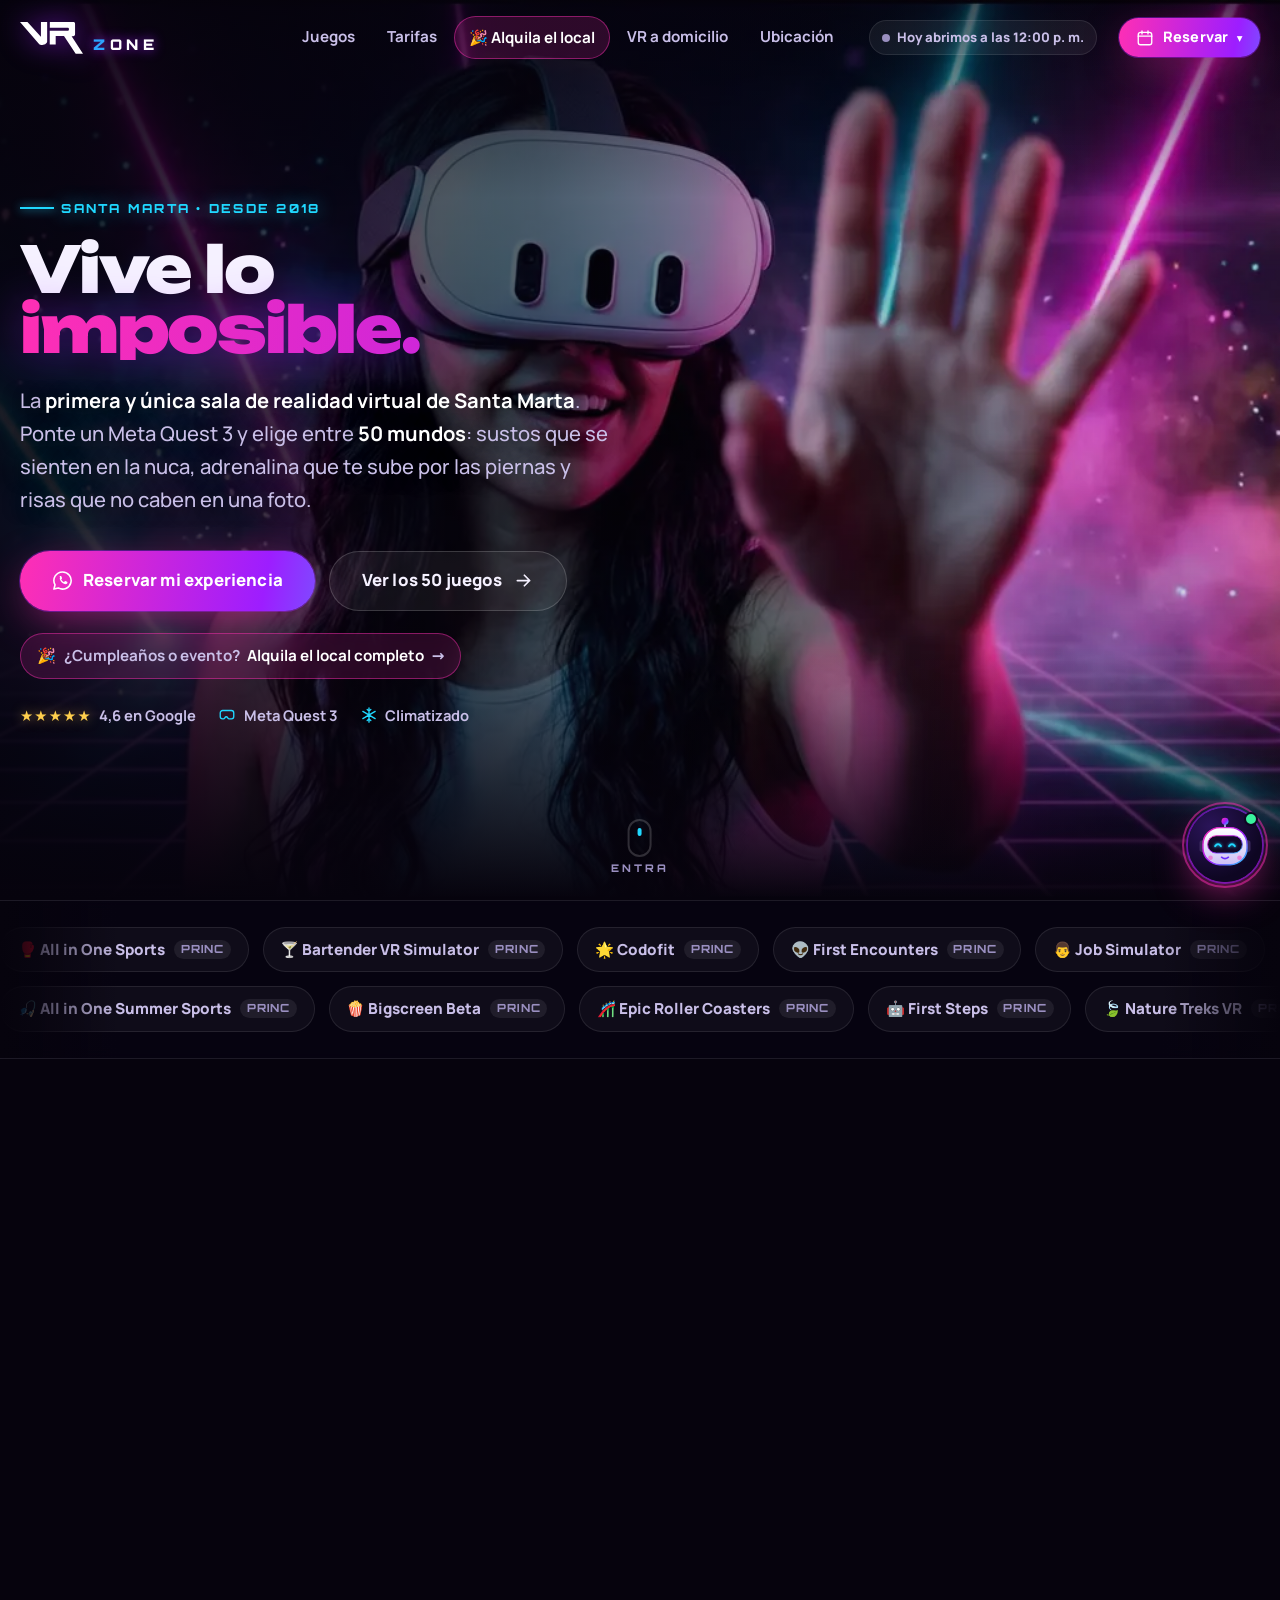
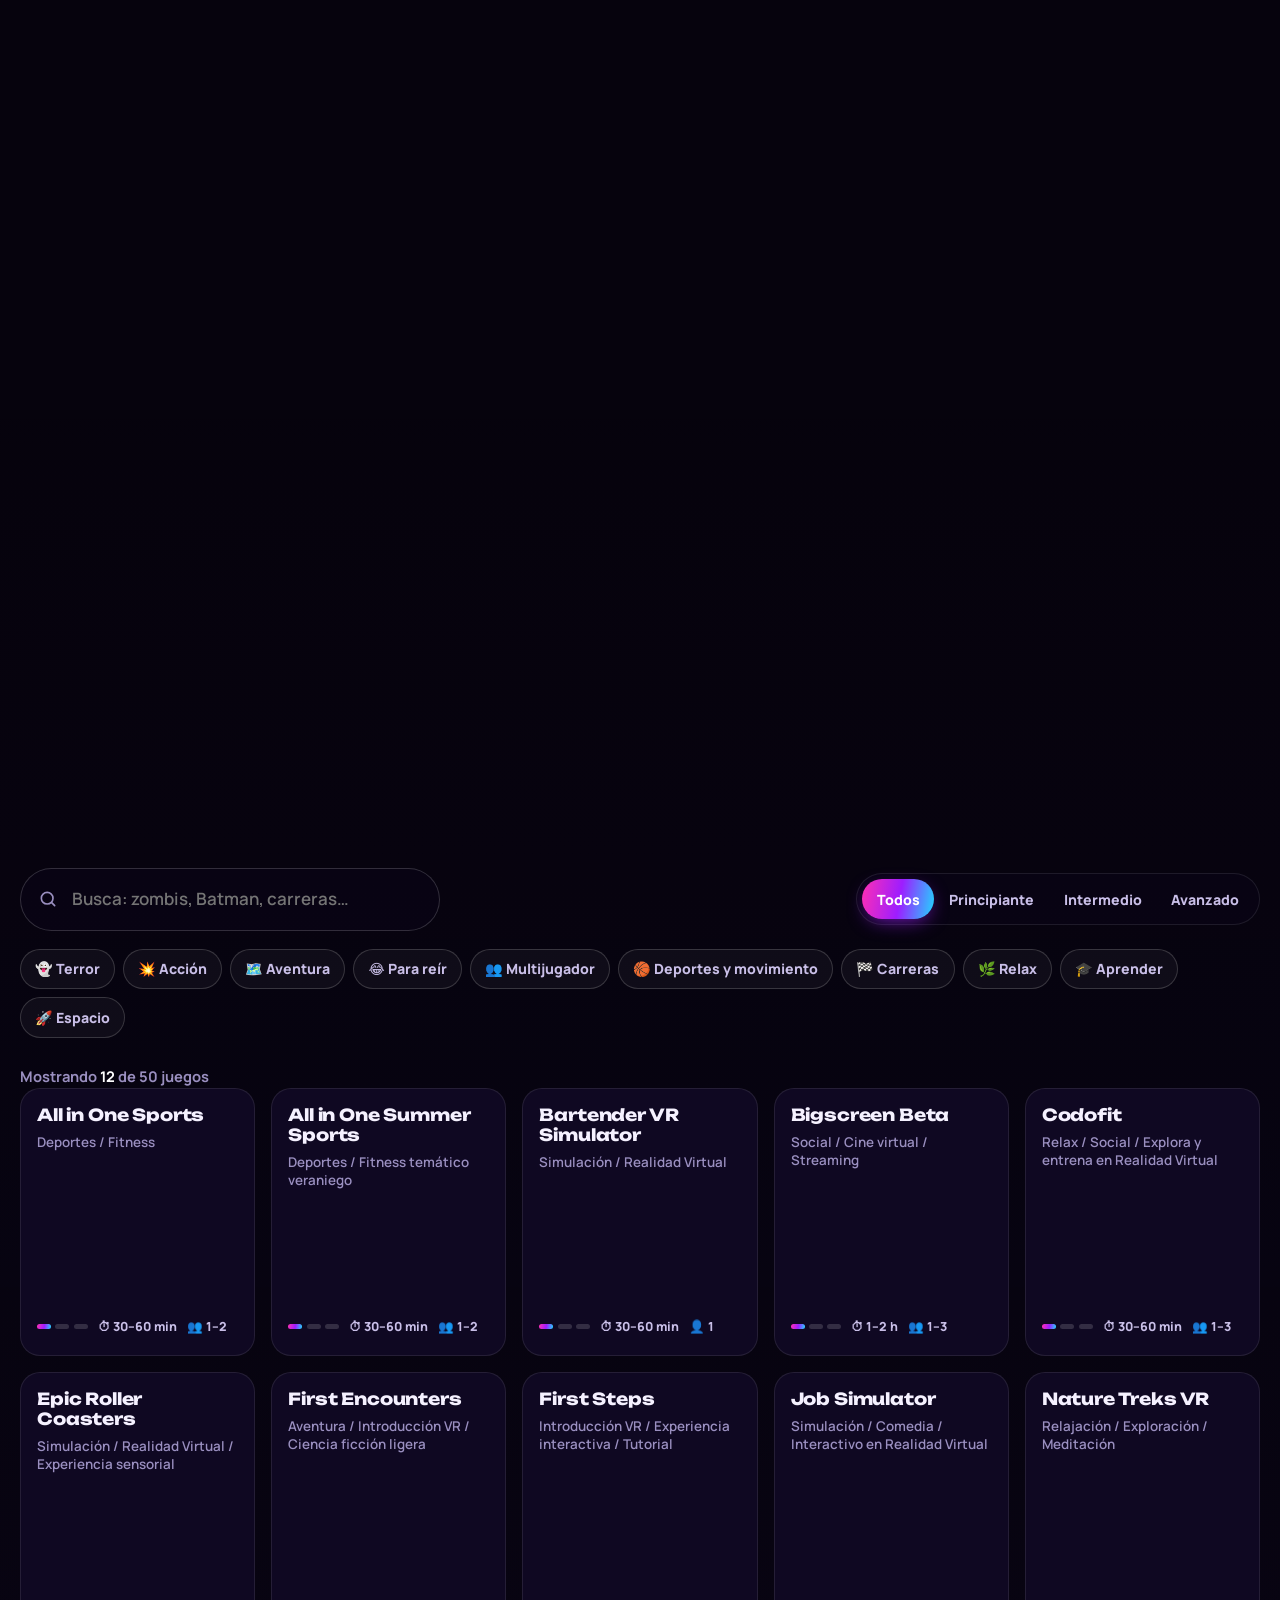
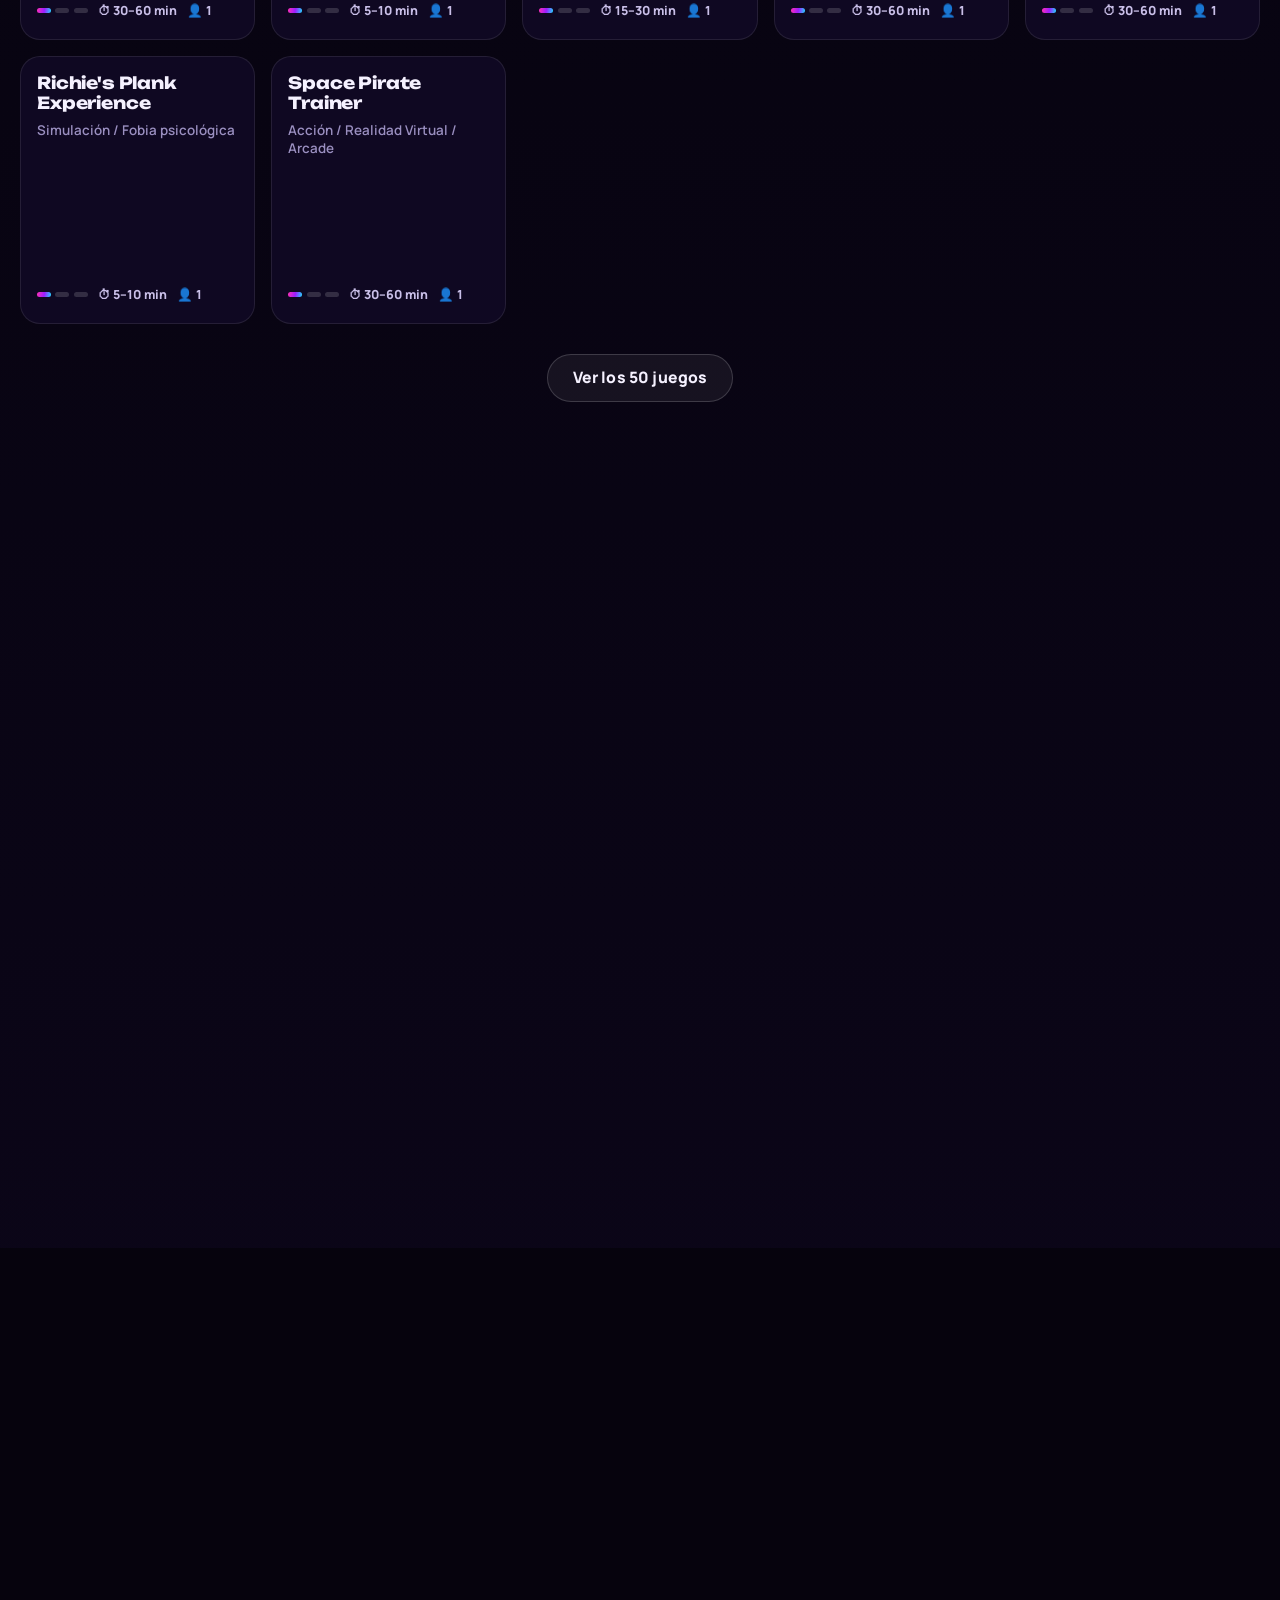
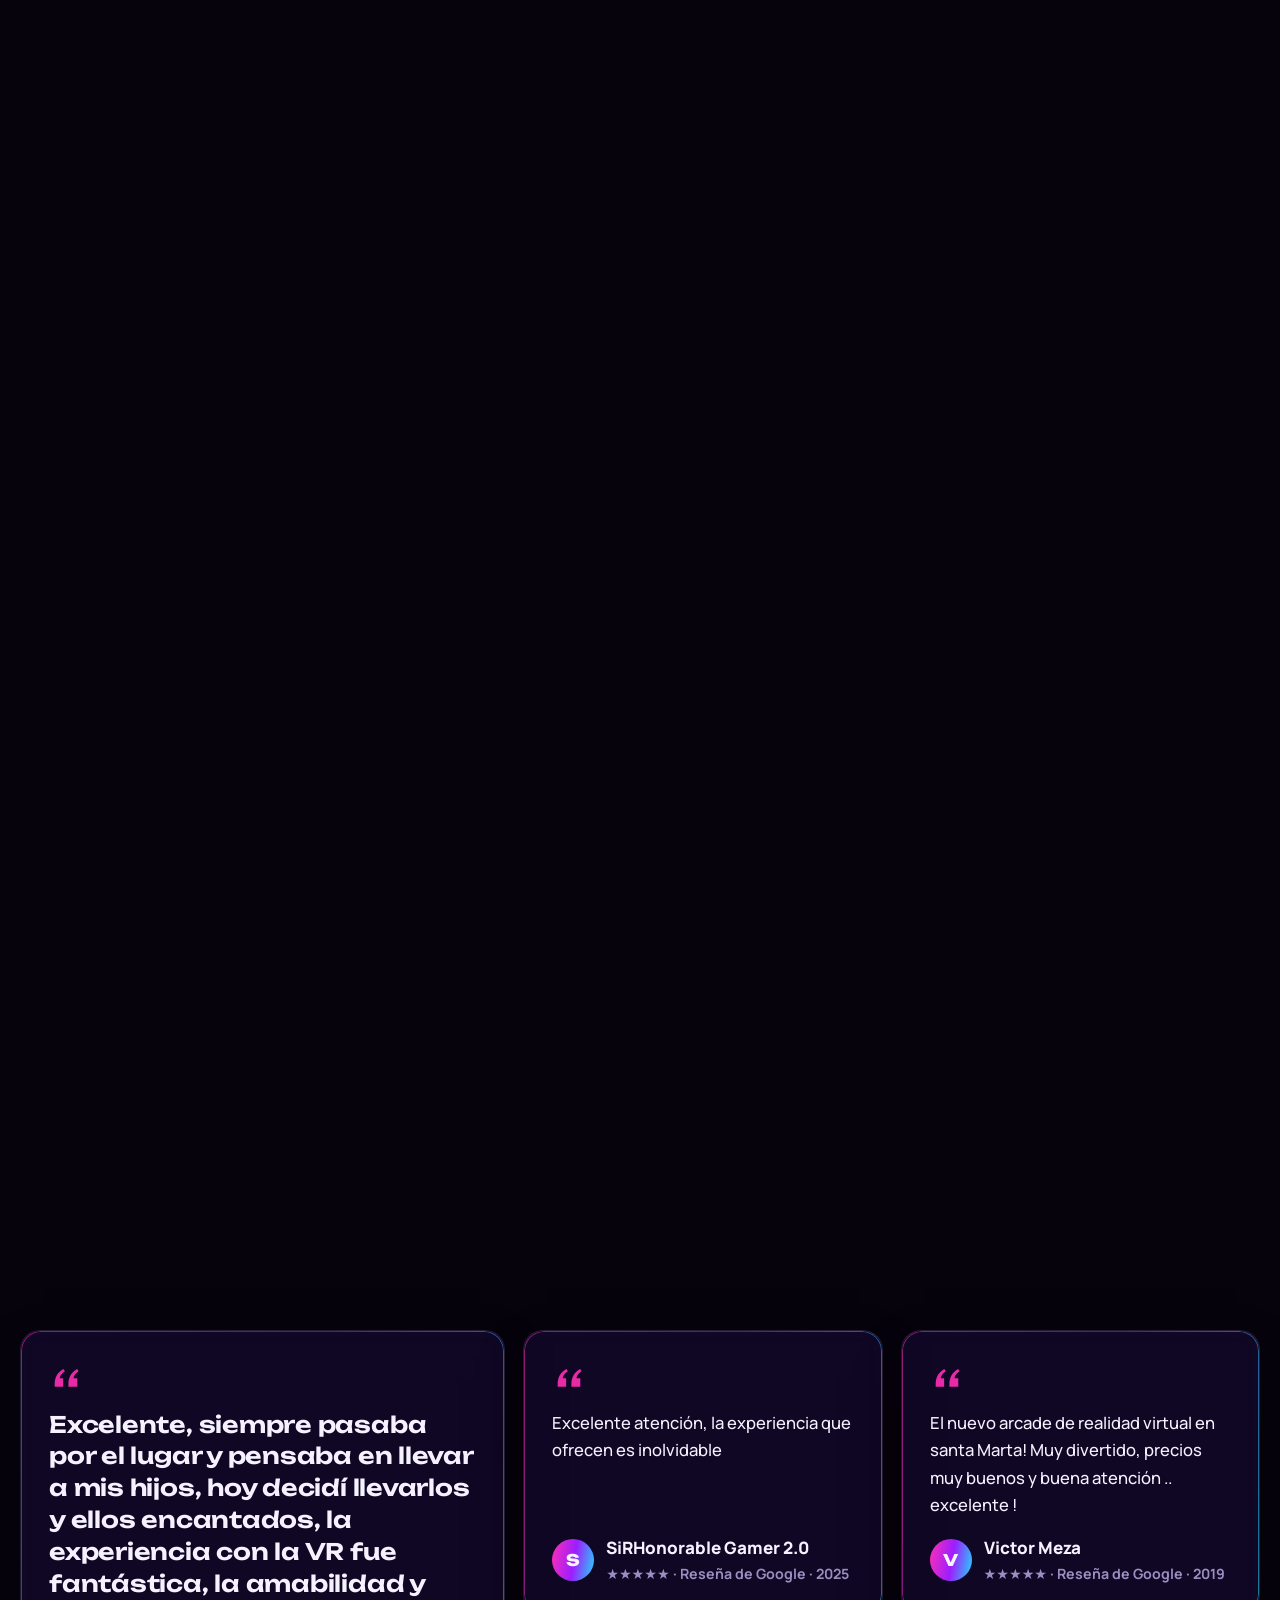
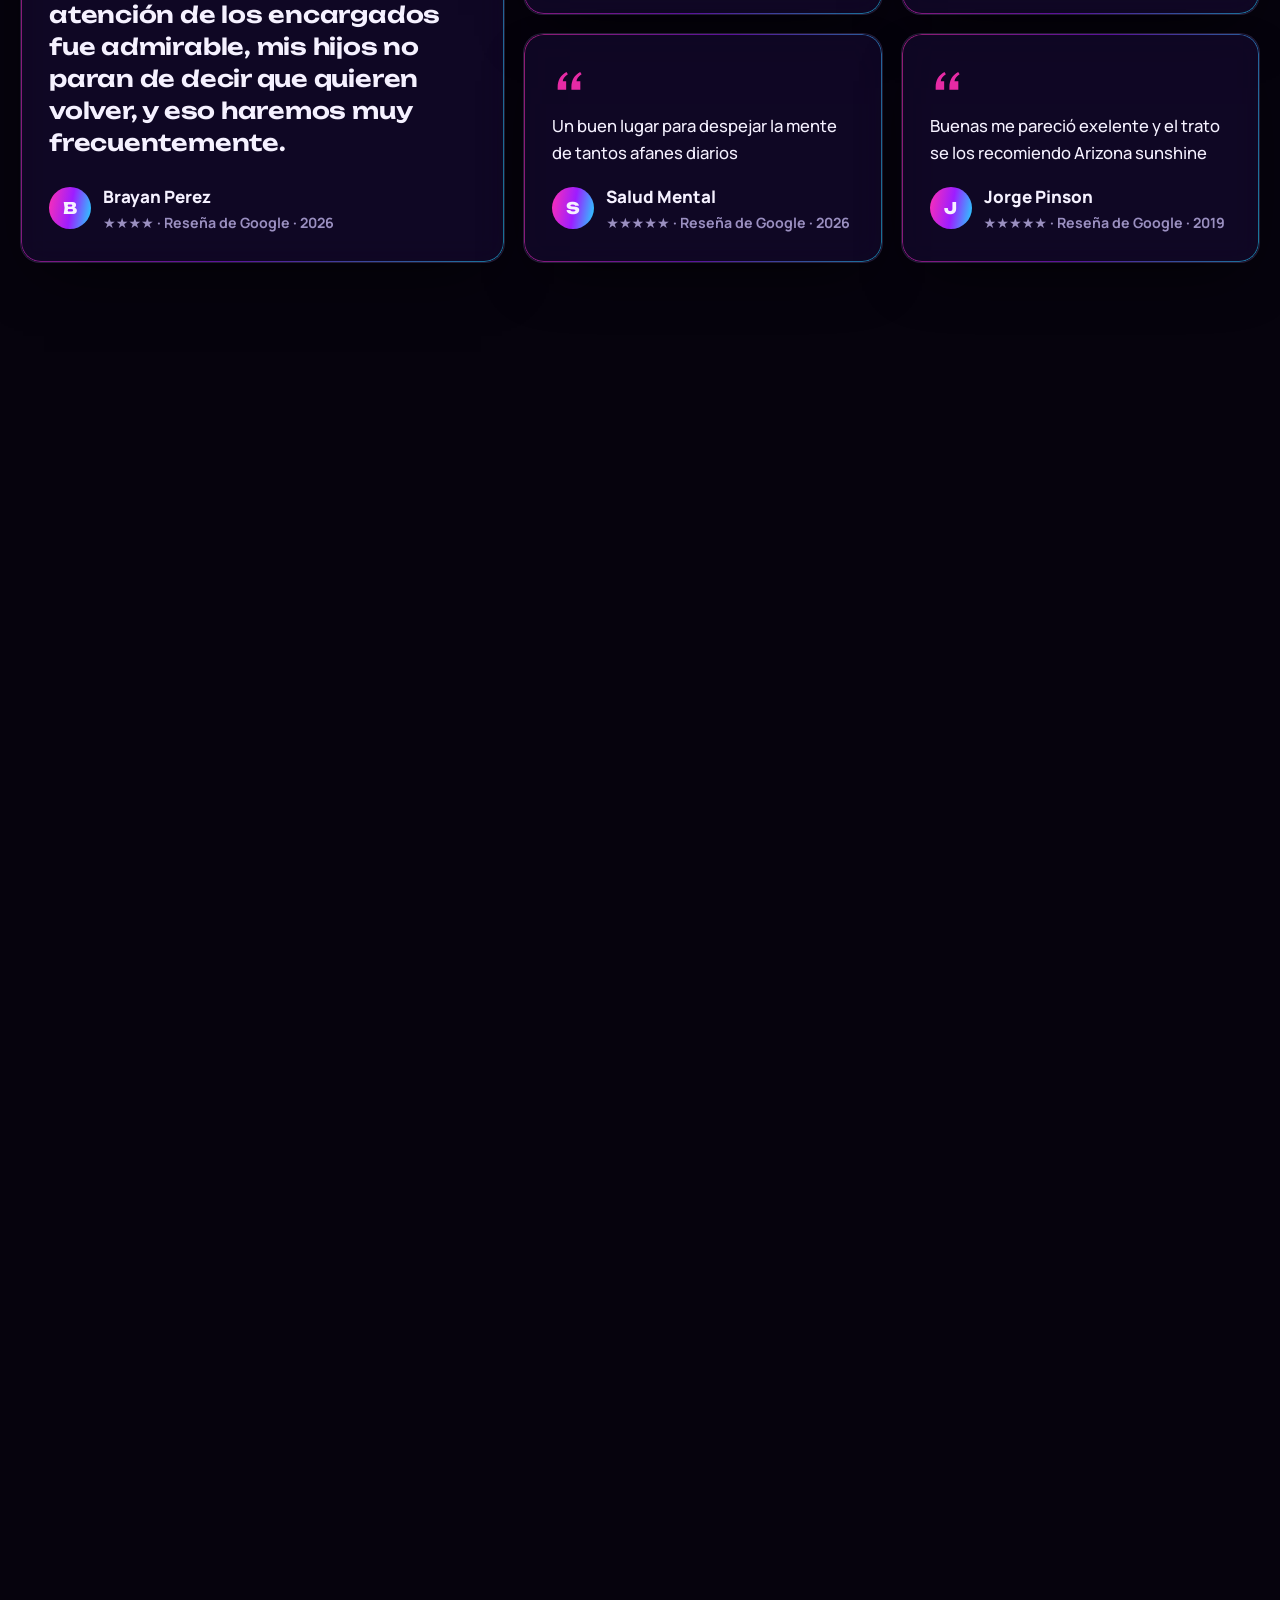
==== index.html @ 7858420a "Horario: abre a las 12:00 m. (L–V hasta 8:30 p. m., S–D y festivos hasta 9:00 p. m.) Co-Authored-By:" ====
<!doctype html>
<html lang="es-CO">
<head>
  <meta charset="utf-8">
  <meta name="viewport" content="width=device-width, initial-scale=1, viewport-fit=cover">
  <meta http-equiv="Content-Security-Policy" content="default-src 'self'; script-src 'self'; style-src 'self'; img-src 'self' data:; font-src 'self'; frame-src https://www.youtube-nocookie.com https://www.google.com; connect-src 'self'; base-uri 'self'; form-action 'self'; object-src 'none'">
  <meta name="referrer" content="strict-origin-when-cross-origin">
  <title>VR ZONE · Sala de realidad virtual en Santa Marta</title>
  <meta name="description" content="La primera y única sala de realidad virtual de Santa Marta: 50 juegos con Meta Quest 3, Xbox y arcade. Cumpleaños y eventos privados. Reserva por WhatsApp.">
  <meta name="theme-color" content="#0a0418">
  <link rel="canonical" href="https://edwincalderondev-rgb.github.io/vrzone/">
  <link rel="icon" href="assets/img/favicon.svg" type="image/svg+xml">
  <link rel="apple-touch-icon" href="assets/img/apple-touch-icon.png">
  <meta property="og:type" content="website">
  <meta property="og:locale" content="es_CO">
  <meta property="og:site_name" content="VR ZONE">
  <meta property="og:title" content="VR ZONE · Vive lo imposible en realidad virtual">
  <meta property="og:description" content="Vuela como Iron Man, sobrevive a un apocalipsis zombi y celebra tu cumpleaños en otra realidad. La primera y única sala de realidad virtual de Santa Marta.">
  <meta property="og:url" content="https://edwincalderondev-rgb.github.io/vrzone/">
  <meta property="og:image" content="https://edwincalderondev-rgb.github.io/vrzone/assets/img/og-inicio.jpg">
  <meta property="og:image:width" content="1200">
  <meta property="og:image:height" content="630">
  <meta name="twitter:card" content="summary_large_image">
  <link rel="preload" href="assets/fonts/unbounded.woff2" as="font" type="font/woff2" crossorigin>
  <link rel="preload" href="assets/fonts/manrope.woff2" as="font" type="font/woff2" crossorigin>
  <link rel="stylesheet" href="assets/css/estilos.css">
  <link rel="stylesheet" href="assets/css/zeta.css">
  <script type="application/ld+json">
  {
    "@context": "https://schema.org",
    "@type": "AmusementArcade",
    "name": "VR ZONE",
    "alternateName": "VR Zone Realidad Virtual",
    "description": "La primera y única sala de realidad virtual de Santa Marta: 50 juegos con Meta Quest 3, Xbox Series S y máquina arcade. Alquiler del local para cumpleaños y eventos.",
    "url": "https://edwincalderondev-rgb.github.io/vrzone/",
    "image": "https://edwincalderondev-rgb.github.io/vrzone/assets/img/og-inicio.jpg",
    "telephone": "+57 301 335 0175",
    "foundingDate": "2018",
    "address": { "@type": "PostalAddress", "streetAddress": "Cra. 21E #29L-24, Los Laureles", "addressLocality": "Santa Marta", "addressRegion": "Magdalena", "addressCountry": "CO" },
    "geo": { "@type": "GeoCoordinates", "latitude": 11.2209445, "longitude": -74.1883396 },
    "openingHoursSpecification": [
      { "@type": "OpeningHoursSpecification", "dayOfWeek": ["Monday", "Tuesday", "Wednesday", "Thursday", "Friday"], "opens": "12:00", "closes": "20:30" },
      { "@type": "OpeningHoursSpecification", "dayOfWeek": ["Saturday", "Sunday"], "opens": "12:00", "closes": "21:00" }
    ],
    "sameAs": ["https://www.instagram.com/vrzoneplay", "https://www.tiktok.com/@vrzoneplay", "https://www.facebook.com/VRZoneSM", "https://www.youtube.com/@vrzonesm"]
  }
  </script>
  <script src="assets/js/negocio.js" defer></script>
  <script src="assets/js/juegos.js" defer></script>
  <script src="assets/js/sitio.js" defer></script>
  <script src="assets/js/zeta-kb.js" defer></script>
  <script src="assets/js/zeta-motor.js" defer></script>
  <script src="assets/js/zeta.js" defer></script>
</head>
<body class="sin-js" data-pagina="inicio">
  <svg class="sprite" aria-hidden="true" focusable="false">
    <symbol id="vr" viewBox="0 0 1200 596"><path d="M-0.2 0.0L139.0 -0.3L389.0 276.1L390.0 276.0L390.0 3.0L391.0 1.9L505.2 2.0L505.7 3.0L505.7 362.0L505.2 368.0L502.4 378.0L498.4 386.0L494.2 392.0L484.0 402.3L469.0 412.4L451.0 420.3L432.0 425.4L415.0 427.5L395.0 427.3L378.0 424.3L369.0 421.4L363.0 418.5ZM555.8 2.0L998.0 1.9L1009.0 3.8L1013.0 5.6L1017.5 9.0L1021.4 14.0L1023.3 18.0L1025.3 26.0L1025.6 31.0L1025.6 230.0L1024.4 239.0L1022.2 245.0L1017.4 252.0L1011.0 257.4L1003.0 261.3L991.0 264.3L982.0 265.1L961.9 265.0L1173.6 593.0L1172.0 593.5L1038.0 593.5L1037.3 593.0L822.4 266.0L819.0 261.2L818.0 260.8L665.6 261.0L664.9 262.0L665.1 418.0L664.0 418.6L555.0 418.6L554.0 418.0L554.0 162.0L554.9 161.0L898.0 160.9L903.0 158.3L907.4 153.0L910.4 146.0L912.0 136.0L911.3 126.0L908.0 117.0L903.0 110.8L897.0 107.9L556.0 107.9L555.3 107.0Z" fill="currentColor"/></symbol>
    <symbol id="i-wa" viewBox="0 0 24 24"><path d="M12 2.2a9.8 9.8 0 0 0-8.5 14.7L2.2 21.8l5-1.3A9.8 9.8 0 1 0 12 2.2z" fill="none" stroke="currentColor" stroke-width="1.8" stroke-linejoin="round"/><path d="M8.6 7.4c.3-.5.6-.5.9-.5h.7c.2 0 .4.1.5.4l.8 1.9c.1.3 0 .5-.2.7l-.6.7c-.1.2-.2.4 0 .6.6 1.1 1.5 2 2.6 2.6.2.1.4.1.6-.1l.7-.8c.2-.2.4-.3.7-.2l1.9.8c.3.1.4.3.4.5v.7c0 .4-.1.8-.6 1.1-.6.4-1.5.6-2.6.3-2.5-.7-4.7-2.9-5.4-5.4-.3-1.1-.1-2 .3-2.6z" fill="currentColor"/></symbol>
    <symbol id="i-ig" viewBox="0 0 24 24" fill="none" stroke="currentColor" stroke-width="1.8"><rect x="3" y="3" width="18" height="18" rx="5.5"/><circle cx="12" cy="12" r="4.2"/><circle cx="17.4" cy="6.6" r="1" fill="currentColor" stroke="none"/></symbol>
    <symbol id="i-tt" viewBox="0 0 24 24" fill="none" stroke="currentColor" stroke-width="1.9" stroke-linecap="round" stroke-linejoin="round"><path d="M14 3v11.5a3.8 3.8 0 1 1-3.8-3.8"/><path d="M14 3c.4 2.6 2.4 4.6 5 4.9"/></symbol>
    <symbol id="i-fb" viewBox="0 0 24 24"><path d="M14.2 8.2h2.6V4.6h-2.9c-2.6 0-4 1.6-4 4.2v2.2H7.5v3.5h2.4V21h3.6v-6.5h2.8l.5-3.5h-3.3V9.4c0-.8.3-1.2 1.2-1.2z" fill="currentColor"/></symbol>
    <symbol id="i-yt" viewBox="0 0 24 24"><rect x="2.5" y="5.5" width="19" height="13" rx="4" fill="none" stroke="currentColor" stroke-width="1.8"/><path d="M10.2 9.2v5.6l4.8-2.8z" fill="currentColor"/></symbol>
    <symbol id="i-pin" viewBox="0 0 24 24" fill="none" stroke="currentColor" stroke-width="1.8" stroke-linejoin="round"><path d="M12 21.5s-7-6.3-7-12a7 7 0 0 1 14 0c0 5.7-7 12-7 12z"/><circle cx="12" cy="9.5" r="2.6"/></symbol>
    <symbol id="i-reloj" viewBox="0 0 24 24" fill="none" stroke="currentColor" stroke-width="1.8" stroke-linecap="round"><circle cx="12" cy="12" r="9"/><path d="M12 7v5l3.2 2"/></symbol>
    <symbol id="i-tel" viewBox="0 0 24 24" fill="none" stroke="currentColor" stroke-width="1.8" stroke-linejoin="round"><path d="M5 3.5h3.5l1.7 4.3-2.1 1.4a11.5 11.5 0 0 0 6.7 6.7l1.4-2.1 4.3 1.7V19a2 2 0 0 1-2 2A17 17 0 0 1 3 5.5a2 2 0 0 1 2-2z"/></symbol>
    <symbol id="i-play" viewBox="0 0 24 24"><path d="M7 4.5v15l12.5-7.5z" fill="currentColor"/></symbol>
    <symbol id="i-x" viewBox="0 0 24 24" fill="none" stroke="currentColor" stroke-width="2.2" stroke-linecap="round"><path d="M6 6l12 12M18 6 6 18"/></symbol>
    <symbol id="i-buscar" viewBox="0 0 24 24" fill="none" stroke="currentColor" stroke-width="2" stroke-linecap="round"><circle cx="11" cy="11" r="7"/><path d="m20 20-3.6-3.6"/></symbol>
    <symbol id="i-visor" viewBox="0 0 24 24" fill="none" stroke="currentColor" stroke-width="1.8" stroke-linejoin="round"><path d="M3 9.2A3.2 3.2 0 0 1 6.2 6h11.6A3.2 3.2 0 0 1 21 9.2v4.9a3 3 0 0 1-3 3h-3.1a2 2 0 0 1-1.7-1l-.4-.7a2 2 0 0 0-3.5 0l-.4.7a2 2 0 0 1-1.7 1H6a3 3 0 0 1-3-3z"/></symbol>
    <symbol id="i-mando" viewBox="0 0 24 24" fill="none" stroke="currentColor" stroke-width="1.8" stroke-linecap="round" stroke-linejoin="round"><path d="M7 8h10a4 4 0 0 1 4 4.3l-.4 3.4a2.4 2.4 0 0 1-4.3 1.2L15 15H9l-1.3 1.9a2.4 2.4 0 0 1-4.3-1.2L3 12.3A4 4 0 0 1 7 8z"/><path d="M8 10.8v3M6.5 12.3h3"/><circle cx="15.6" cy="11.4" r=".6" fill="currentColor"/><circle cx="17.3" cy="13.1" r=".6" fill="currentColor"/></symbol>
    <symbol id="i-arcade" viewBox="0 0 24 24" fill="none" stroke="currentColor" stroke-width="1.8" stroke-linejoin="round"><path d="M7 2.5h10l1 4.5v14.5H6V7z"/><path d="M8.5 7h7v5.5h-7z"/><path d="M9.5 17.5v-2.5" stroke-linecap="round"/><circle cx="9.5" cy="14.6" r="1"/><circle cx="14" cy="16" r=".8" fill="currentColor"/><circle cx="16" cy="16" r=".8" fill="currentColor"/></symbol>
    <symbol id="i-wifi" viewBox="0 0 24 24" fill="none" stroke="currentColor" stroke-width="1.8" stroke-linecap="round"><path d="M2.5 8.8a14 14 0 0 1 19 0M5.5 12.2a9.6 9.6 0 0 1 13 0M8.7 15.5a5 5 0 0 1 6.6 0"/><circle cx="12" cy="19" r="1.1" fill="currentColor" stroke="none"/></symbol>
    <symbol id="i-tv" viewBox="0 0 24 24" fill="none" stroke="currentColor" stroke-width="1.8" stroke-linecap="round" stroke-linejoin="round"><rect x="2.5" y="4.5" width="19" height="12" rx="2"/><path d="M8 20.5h8M12 16.5v4"/></symbol>
    <symbol id="i-nevera" viewBox="0 0 24 24" fill="none" stroke="currentColor" stroke-width="1.8" stroke-linecap="round" stroke-linejoin="round"><rect x="6" y="2.5" width="12" height="19" rx="2"/><path d="M6 10h12M9 5.5v2M9 13v3"/></symbol>
    <symbol id="i-globo" viewBox="0 0 24 24" fill="none" stroke="currentColor" stroke-width="1.8" stroke-linecap="round" stroke-linejoin="round"><path d="M12 2.5a5.5 5.5 0 0 1 5.5 5.6c0 3.7-3.1 6.4-5.5 6.4s-5.5-2.7-5.5-6.4A5.5 5.5 0 0 1 12 2.5z"/><path d="m11 14.5-.6 1.6h3.2l-.6-1.6M12 16.1c0 2.2-2.4 2.6-2.4 5.4"/></symbol>
    <symbol id="i-ticket" viewBox="0 0 24 24" fill="none" stroke="currentColor" stroke-width="1.8" stroke-linejoin="round"><path d="M3 7.5A1.5 1.5 0 0 1 4.5 6h15A1.5 1.5 0 0 1 21 7.5v2.3a2.2 2.2 0 0 0 0 4.4v2.3a1.5 1.5 0 0 1-1.5 1.5h-15A1.5 1.5 0 0 1 3 16.5v-2.3a2.2 2.2 0 0 0 0-4.4z"/><path d="M14.5 6v12" stroke-dasharray="2 2"/></symbol>
    <symbol id="i-check" viewBox="0 0 24 24" fill="none" stroke="currentColor" stroke-width="2.2" stroke-linecap="round" stroke-linejoin="round"><path d="m5 12.5 4.5 4.5L19 7.5"/></symbol>
    <symbol id="i-fantasma" viewBox="0 0 24 24" fill="none" stroke="currentColor" stroke-width="1.8" stroke-linejoin="round"><path d="M5 21V10a7 7 0 0 1 14 0v11l-2.4-1.8L14.3 21 12 19.2 9.7 21l-2.3-1.8z"/><circle cx="9.5" cy="10.5" r="1.2" fill="currentColor"/><circle cx="14.5" cy="10.5" r="1.2" fill="currentColor"/></symbol>
    <symbol id="i-cohete" viewBox="0 0 24 24" fill="none" stroke="currentColor" stroke-width="1.8" stroke-linecap="round" stroke-linejoin="round"><path d="M12 2.5c3.2 2.2 5 6.2 5 10l-2 3H9l-2-3c0-3.8 1.8-7.8 5-10z"/><circle cx="12" cy="9.5" r="1.7"/><path d="m9 15.5-2.3 4.2 3.3-1.1M15 15.5l2.3 4.2-3.3-1.1M12 18v3.5"/></symbol>
    <symbol id="i-risa" viewBox="0 0 24 24" fill="none" stroke="currentColor" stroke-width="1.8" stroke-linecap="round"><circle cx="12" cy="12" r="9"/><path d="M7.5 13.5s1.6 3.2 4.5 3.2 4.5-3.2 4.5-3.2z" fill="currentColor"/><path d="M8 9.2 9.6 10 8 10.8M16 9.2l-1.6.8 1.6.8"/></symbol>
    <symbol id="i-trofeo" viewBox="0 0 24 24" fill="none" stroke="currentColor" stroke-width="1.8" stroke-linecap="round" stroke-linejoin="round"><path d="M8 3.5h8v5.5a4 4 0 0 1-8 0z"/><path d="M8 5.5H5a3.2 3.2 0 0 0 3.2 4.2M16 5.5h3a3.2 3.2 0 0 1-3.2 4.2M12 13v4M8.5 21h7M9.5 17h5v4h-5z"/></symbol>
    <symbol id="i-frio" viewBox="0 0 24 24" fill="none" stroke="currentColor" stroke-width="1.8" stroke-linecap="round"><path d="M12 2.5v19M3.8 7.2l16.4 9.6M3.8 16.8l16.4-9.6M9.5 4.5 12 7l2.5-2.5M9.5 19.5 12 17l2.5 2.5"/></symbol>
    <symbol id="i-estrella" viewBox="0 0 24 24"><path d="m12 2.8 2.8 5.9 6.4.8-4.7 4.4 1.2 6.4L12 17.2l-5.7 3.1 1.2-6.4-4.7-4.4 6.4-.8z" fill="currentColor"/></symbol>
    <symbol id="i-comillas" viewBox="0 0 24 24"><path d="M4 17.5c0-4.6 2.2-8.4 6.2-10.5l1 1.6C8.8 10 7.7 12 7.6 13.6H10v5.9H4zm9.7 0c0-4.6 2.2-8.4 6.2-10.5l1 1.6c-2.4 1.4-3.5 3.4-3.6 5H20v5.9h-6.3z" fill="currentColor"/></symbol>
    <symbol id="i-dados" viewBox="0 0 24 24" fill="none" stroke="currentColor" stroke-width="1.8" stroke-linejoin="round"><rect x="3" y="3" width="18" height="18" rx="4.5"/><circle cx="8.2" cy="8.2" r="1.2" fill="currentColor"/><circle cx="15.8" cy="15.8" r="1.2" fill="currentColor"/><circle cx="12" cy="12" r="1.2" fill="currentColor"/><circle cx="15.8" cy="8.2" r="1.2" fill="currentColor"/><circle cx="8.2" cy="15.8" r="1.2" fill="currentColor"/></symbol>
    <symbol id="i-flecha" viewBox="0 0 24 24" fill="none" stroke="currentColor" stroke-width="2" stroke-linecap="round" stroke-linejoin="round"><path d="M5 12h14M13 6l6 6-6 6"/></symbol>
    <symbol id="i-calendario" viewBox="0 0 24 24" fill="none" stroke="currentColor" stroke-width="1.8" stroke-linecap="round" stroke-linejoin="round"><rect x="3" y="4.5" width="18" height="16.5" rx="3"/><path d="M3 9.5h18M8 2.5v4M16 2.5v4"/></symbol>
    <symbol id="i-escudo" viewBox="0 0 24 24" fill="none" stroke="currentColor" stroke-width="1.8" stroke-linejoin="round"><path d="M12 2.5 4.5 5.5v6c0 4.6 3.2 8.5 7.5 10 4.3-1.5 7.5-5.4 7.5-10v-6z"/><path d="m8.5 12 2.5 2.5 4.5-5" stroke-linecap="round"/></symbol>
  </svg>

  <a class="saltar" href="#contenido">Saltar al contenido</a>

  <div class="aurora" aria-hidden="true"><i></i><i></i><i></i><span class="aurora-rejilla"></span></div>
  <div class="grano" aria-hidden="true"></div>

  <header class="cabecera" id="cabecera">
    <div class="contenedor">
      <a class="marca" href="./" aria-label="VR ZONE, inicio"><svg class="marca-vr" viewBox="0 0 1200 596" aria-hidden="true"><use href="#vr"/></svg><span class="marca-zone" aria-hidden="true"><b>Z</b>ONE</span></a>
      <nav class="nav" id="nav" aria-label="Principal">
        <a href="#juegos">Juegos</a>
        <a href="#tarifas">Tarifas</a>
        <a href="eventos.html" class="nav-destacado">🎉 Alquila el local</a>
        <a href="#va-a-ti" class="opc">VR a domicilio</a>
        <a href="#ubicacion">Ubicación</a>
      </nav>
      <span class="estado" data-estado>Horario de hoy</span>
      <div class="reservar-menu">
        <button class="btn btn-primario" type="button" aria-expanded="false" aria-controls="menu-reservar"><svg aria-hidden="true"><use href="#i-calendario"/></svg>Reservar <span class="flechita" aria-hidden="true">▾</span></button>
        <div class="reservar-opciones" id="menu-reservar" hidden>
          <a data-wa="¡Hola VR ZONE! 👋 Quiero separar un turno para jugar realidad virtual. ¿Qué disponibilidad tienen?" href="https://wa.me/573013350175"><span class="ro-ic" aria-hidden="true">🎮</span><span><b>Jugar un rato</b><small>Turnos desde $8.000 · por WhatsApp</small></span></a>
          <a href="eventos.html"><span class="ro-ic" aria-hidden="true">🎉</span><span><b>Alquilar el local completo</b><small>Cumpleaños y eventos privados · tarifas y reserva</small></span></a>
          <a href="#va-a-ti"><span class="ro-ic" aria-hidden="true">🚚</span><span><b>Llevar la VR a tu evento</b><small>Colegios, empresas, ferias y fiestas</small></span></a>
        </div>
      </div>
      <button class="menu-btn" type="button" aria-label="Abrir menú" aria-expanded="false" aria-controls="nav"><span></span></button>
    </div>
  </header>

  <main id="contenido">
    <!-- HERO -->
    <section class="hero hero--video" aria-labelledby="titulo-hero">
      <div class="hero-media" aria-hidden="true">
        <video class="hero-video" muted loop playsinline autoplay preload="auto" poster="assets/video/hero-inicio.webp"><source src="assets/video/hero-inicio.mp4" type="video/mp4"></video>
      </div>
      <div class="contenedor">
        <div class="hero-texto">
          <span class="sobretitulo">Santa Marta · Desde 2018</span>
          <h1 class="titulo-hero" id="titulo-hero"><span class="linea">Vive lo</span> <span class="linea grad-texto">imposible.</span></h1>
          <p class="hero-sub">La <strong>primera y única sala de realidad virtual de Santa Marta</strong>. Ponte un Meta Quest 3 y elige entre <strong>50 mundos</strong>: sustos que se sienten en la nuca, adrenalina que te sube por las piernas y risas que no caben en una foto.</p>
          <div class="hero-cta">
            <a class="btn btn-primario btn-grande" data-wa="¡Hola VR ZONE! 👋 Quiero vivir la experiencia de realidad virtual. ¿Qué disponibilidad tienen?" href="https://wa.me/573013350175">
              <svg aria-hidden="true"><use href="#i-wa"/></svg>Reservar mi experiencia
            </a>
            <a class="btn btn-grande" href="#juegos">Ver los 50 juegos <svg aria-hidden="true"><use href="#i-flecha"/></svg></a>
          </div>
          <a class="hero-evento-link" href="eventos.html"><span aria-hidden="true">🎉</span> ¿Cumpleaños o evento? <b>Alquila el local completo</b> <span aria-hidden="true">→</span></a>
          <ul class="pruebas">
            <li><span class="estrellas" aria-hidden="true">★★★★★</span> 4,6 en Google</li>
            <li><svg aria-hidden="true"><use href="#i-visor"/></svg> Meta Quest 3</li>
            <li><svg aria-hidden="true"><use href="#i-frio"/></svg> Climatizado</li>
          </ul>
        </div>
      </div>
      <a class="flecha-abajo" href="#sentir" aria-label="Bajar a las experiencias"><span></span>Entra</a>
    </section>

    <!-- CINTA DE JUEGOS -->
    <div class="cinta" aria-label="Algunos de los juegos del catálogo">
      <div class="cinta-fila" data-cinta="0"></div>
      <div class="cinta-fila" data-cinta="1"></div>
    </div>

    <!-- LO QUE VAS A SENTIR -->
    <section class="seccion" id="sentir" aria-labelledby="t-sentir">
      <div class="contenedor">
        <div class="cabeza revelar">
          <span class="sobretitulo">Lo que vas a sentir</span>
          <h2 id="t-sentir">Tu cuerpo no sabe que es un juego.</h2>
          <p>En realidad virtual no miras una pantalla: estás adentro. El cerebro se lo cree, y por eso cada partida se vive de verdad. ¿Qué quieres sentir hoy?</p>
        </div>
        <div class="sentir">
          <article class="sentir-card vidrio borde-neon c-terror revelar">
            <img class="sentir-img" src="assets/img/sentir-gritar.webp" alt="Joven con visor de realidad virtual gritando de miedo bajo luz roja" width="768" height="512" loading="lazy" decoding="async">
            <span class="icono"><svg aria-hidden="true"><use href="#i-fantasma"/></svg></span>
            <h3>Gritar.</h3>
            <p>El zombi no está en la pantalla: está detrás de ti. Terror que se siente en la nuca.</p>
            <ul><li>Resident Evil 4 VR</li><li>Five Nights at Freddy's</li><li>Paranormal Activity</li><li>Madison</li></ul>
            <a class="ver" href="#juegos" data-filtro="terror">Ver juegos de terror</a>
          </article>
          <article class="sentir-card vidrio borde-neon c-volar revelar">
            <img class="sentir-img" src="assets/img/sentir-volar.webp" alt="Joven con visor de realidad virtual con los brazos abiertos como si volara entre luces cian" width="768" height="512" loading="lazy" decoding="async">
            <span class="icono"><svg aria-hidden="true"><use href="#i-cohete"/></svg></span>
            <h3>Volar.</h3>
            <p>Despega como Iron Man, enfrenta titanes o súbete a una montaña rusa imposible.</p>
            <ul><li>Marvel's Iron Man VR</li><li>Attack On Titan VR</li><li>Epic Roller Coasters</li><li>Richie's Plank</li></ul>
            <a class="ver" href="#juegos" data-filtro="accion">Ver juegos de acción</a>
          </article>
          <article class="sentir-card vidrio borde-neon c-reir revelar">
            <img class="sentir-img" src="assets/img/sentir-reir.webp" alt="Dos amigos muertos de la risa mientras uno juega con visor de realidad virtual" width="768" height="512" loading="lazy" decoding="async">
            <span class="icono"><svg aria-hidden="true"><use href="#i-risa"/></svg></span>
            <h3>Reír.</h3>
            <p>Sé un gato que tumba todo, el peor empleado del mundo o un gorila que trepa paredes.</p>
            <ul><li>I Am Cat</li><li>Job Simulator</li><li>Gorilla Tag</li><li>I Am Security</li></ul>
            <a class="ver" href="#juegos" data-filtro="risa">Ver juegos para reír</a>
          </article>
          <article class="sentir-card vidrio borde-neon c-competir revelar">
            <img class="sentir-img" src="assets/img/sentir-competir.webp" alt="Dos jugadores con visores de realidad virtual frente a frente en un duelo" width="768" height="512" loading="lazy" decoding="async">
            <span class="icono"><svg aria-hidden="true"><use href="#i-trofeo"/></svg></span>
            <h3>Competir.</h3>
            <p>Reta a tus amigos: hasta 3 visores al mismo tiempo, en el mismo mundo.</p>
            <ul><li>Contractors</li><li>Rec Room</li><li>All in One Sports</li><li>Arizona Sunshine 2</li></ul>
            <a class="ver" href="#juegos" data-filtro="social">Ver multijugador</a>
          </article>
        </div>
      </div>
    </section>

    <!-- BANDA DE EMOCIÓN -->
    <section class="banda" aria-label="Así se vive VR ZONE">
      <figure class="banda-foto revelar">
        <img src="assets/img/amigos-vr.webp" srcset="assets/img/amigos-vr-768.webp 768w, assets/img/amigos-vr.webp 1536w" sizes="(max-width: 640px) 172vw, min(1400px, 100vw)" alt="Tres amigos en una sala de realidad virtual iluminada con neón: dos con visores gritan y estiran los brazos y el tercero se ríe mientras los graba" width="1536" height="1024" loading="lazy" decoding="async">
        <figcaption><span class="sobretitulo">Así se vive</span><strong>Gritos garantizados.<br><span class="grad-texto">Risas también.</span></strong><p>Y el video de la reacción de tu amigo, para la historia (literal).</p></figcaption>
      </figure>
    </section>

    <!-- PRIMERA VEZ -->
    <section class="seccion" id="primera-vez" aria-labelledby="t-primera">
      <div class="contenedor">
        <div class="cabeza revelar">
          <span class="sobretitulo">Tu primera vez</span>
          <h2 id="t-primera">¿Nunca has probado la realidad virtual? Mejor aún.</h2>
          <p>No necesitas experiencia ni ser gamer. Esto es lo que pasa desde que nos escribes hasta que sales contando la historia.</p>
        </div>
        <ol class="pasos">
          <li class="paso vidrio borde-neon revelar"><span class="num">01</span><h3>Escríbenos</h3><p>Por WhatsApp te contamos las tarifas, las promociones del momento y separamos tu turno.</p></li>
          <li class="paso vidrio borde-neon revelar"><span class="num">02</span><h3>Ponte el visor</h3><p>Te ayudamos a ajustarlo y te enseñamos los controles en un minuto. Así de fácil.</p></li>
          <li class="paso vidrio borde-neon revelar"><span class="num">03</span><h3>Elige tu mundo</h3><p>Arranca suave con First Steps o lánzate de una a la tabla de Richie's Plank. Tú pones el nivel.</p></li>
          <li class="paso vidrio borde-neon revelar"><span class="num">04</span><h3>Cuéntalo (o muéstralo)</h3><p>Las reacciones en realidad virtual son el mejor video para tus redes. Avisados quedan.</p></li>
        </ol>
      </div>
    </section>

    <!-- TARIFAS -->
    <section class="seccion" id="tarifas" aria-labelledby="t-tarifas">
      <div class="contenedor">
        <div class="cabeza revelar">
          <span class="sobretitulo">Tarifas para jugar</span>
          <h2 id="t-tarifas">Desde $8.000 ya estás en otro mundo.</h2>
          <p>Escoge cuánto tiempo quieres vivir la realidad virtual, elige tu juego y ponte el visor. Así de simple.</p>
        </div>
        <div class="turnos">
          <article class="turno vidrio borde-neon revelar"><span class="turno-t">Experiencia inicial</span><span class="turno-p">$8.000</span><span class="turno-d">5 a 10 minutos</span><p>Para probar por primera vez: ¿te atreves con la tabla de Richie's Plank?</p></article>
          <article class="turno vidrio borde-neon revelar"><span class="turno-t">15 minutos</span><span class="turno-p">$10.000</span><span class="turno-d">Un juego completo</span><p>Suficiente para gritar, reír o salir volando una vez.</p></article>
          <article class="turno vidrio borde-neon revelar"><span class="turno-t">30 minutos</span><span class="turno-p">$18.000</span><span class="turno-d">Para meterte de lleno</span><p>Una aventura, un shooter o una ronda de terror de verdad.</p></article>
          <article class="turno turno--top vidrio borde-neon revelar"><span class="cinta-tarifa">Mejor precio por minuto</span><span class="turno-t">1 hora</span><span class="turno-p">$30.000</span><span class="turno-d">Sin afán</span><p>Prueba varios mundos y vuelve al que más te gustó.</p></article>
        </div>
        <div class="turnos-cta revelar">
          <a class="btn btn-primario" data-wa="¡Hola VR ZONE! 👋 Quiero separar un turno para jugar realidad virtual. ¿Qué disponibilidad tienen?" href="https://wa.me/573013350175"><svg aria-hidden="true"><use href="#i-wa"/></svg>Separar mi turno</a>
          <a class="btn" href="eventos.html">¿Es para un cumpleaños? Alquila el local →</a>
        </div>
        <div class="sellos vidrio borde-neon revelar">
          <div class="sellos-texto">
            <span class="sobretitulo">Tarjeta de sellos</span>
            <h3>Vuelve… y juega gratis.</h3>
            <p>En cada visita te ganas un sello. Llena tu tarjeta de 6 sellos y reclama tiempo gratis, cada vez más:</p>
            <ol class="premios">
              <li><b>1.ª tarjeta llena</b><span>15 minutos gratis</span></li>
              <li><b>2.ª tarjeta llena</b><span>30 minutos gratis</span></li>
              <li><b>3.ª tarjeta llena</b><span>1 hora gratis</span></li>
            </ol>
          </div>
          <div class="tarjeta-sellos" aria-hidden="true">
            <div class="ts-cab"><svg viewBox="0 0 1200 596"><use href="#vr"/></svg><span><b>Z</b>ONE · Tarjeta de sellos</span></div>
            <div class="ts-casillas"><i class="lleno"></i><i class="lleno"></i><i class="lleno"></i><i class="lleno"></i><i></i><i></i></div>
            <div class="ts-pie">¡Te faltan 2 para jugar gratis! 🎁</div>
          </div>
        </div>
      </div>
    </section>

    <!-- EQUIPOS -->
    <section class="seccion" id="equipos" aria-labelledby="t-equipos">
      <div class="contenedor">
        <div class="cabeza revelar">
          <span class="sobretitulo">El arsenal</span>
          <h2 id="t-equipos">Lo último en realidad virtual. Y los clásicos de siempre.</h2>
        </div>
        <div class="bento">
          <article class="b-quest vidrio borde-neon revelar">
            <svg class="ilus" viewBox="0 0 420 260" aria-hidden="true">
              <defs>
                <linearGradient id="q-cara" x1="0" y1="0" x2="0" y2="1"><stop offset="0" stop-color="#ffffff"/><stop offset="1" stop-color="#c8bfe6"/></linearGradient>
                <linearGradient id="q-neon" x1="0" y1="0" x2="1" y2="0"><stop offset="0" stop-color="#ff2fb4"/><stop offset=".5" stop-color="#9d1dff"/><stop offset="1" stop-color="#20d8ff"/></linearGradient>
                <filter id="q-glow" x="-30%" y="-30%" width="160%" height="160%"><feGaussianBlur stdDeviation="9"/></filter>
              </defs>
              <rect x="40" y="70" width="340" height="150" rx="62" fill="url(#q-neon)" opacity=".55" filter="url(#q-glow)"/>
              <path d="M30 120c-18 0-26 14-26 30s8 30 26 30M390 120c18 0 26 14 26 30s-8 30-26 30" stroke="#3a2a5c" stroke-width="16" fill="none" stroke-linecap="round"/>
              <rect x="40" y="62" width="340" height="150" rx="60" fill="url(#q-cara)"/>
              <rect x="40" y="62" width="340" height="150" rx="60" fill="none" stroke="url(#q-neon)" stroke-width="3"/>
              <rect x="78" y="104" width="34" height="66" rx="17" fill="#1b1430"/>
              <rect x="193" y="104" width="34" height="66" rx="17" fill="#1b1430"/>
              <rect x="308" y="104" width="34" height="66" rx="17" fill="#1b1430"/>
              <circle cx="95" cy="122" r="6" fill="#20d8ff" opacity=".8"/><circle cx="210" cy="152" r="6" fill="#ff2fb4" opacity=".8"/><circle cx="325" cy="122" r="6" fill="#20d8ff" opacity=".8"/>
              <path d="M110 225c30 18 170 18 200 0" stroke="url(#q-neon)" stroke-width="3" fill="none" opacity=".7"/>
            </svg>
            <span class="etiqueta">Realidad virtual</span>
            <span class="dato">3×</span>
            <h3>Visores Meta Quest 3</h3>
            <p>Realidad mixta a todo color, imagen nítida y controles que siguen cada movimiento de tus manos. Hasta tres jugadores al mismo tiempo.</p>
          </article>
          <article class="b-xbox vidrio borde-neon revelar">
            <svg class="ilus" aria-hidden="true"><use href="#i-mando"/></svg>
            <span class="etiqueta">Consola</span>
            <h3>Xbox Series S</h3>
            <p>Con los mejores juegos, para la revancha entre amigos.</p>
          </article>
          <article class="b-arcade vidrio borde-neon revelar">
            <svg class="ilus" aria-hidden="true"><use href="#i-arcade"/></svg>
            <span class="etiqueta">Retro</span>
            <h3>Arcade clásica</h3>
            <p>Una máquina arcade de las de antes. La nostalgia también se juega.</p>
          </article>
          <article class="b-extra vidrio borde-neon revelar">
            <span class="etiqueta">Y además</span>
            <ul class="lista-mini">
              <li>Espacio cómodo y climatizado</li>
              <li>TVs y proyector</li>
              <li>Zona WiFi</li>
            </ul>
          </article>
        </div>
      </div>
    </section>

    <!-- CATÁLOGO -->
    <section class="seccion oscura" id="juegos" aria-labelledby="t-juegos">
      <div class="contenedor">
        <div class="cabeza revelar">
          <span class="sobretitulo">Catálogo</span>
          <h2 id="t-juegos">50 mundos. ¿Cuál vas a vivir primero?</h2>
          <p>Filtra por lo que quieres sentir y por tu nivel. Toca cualquier juego para ver de qué se trata, cuánto dura y para quién es ideal.</p>
        </div>
        <div class="catalogo-barra">
          <label class="buscador">
            <span class="solo-lector">Buscar un juego</span>
            <svg aria-hidden="true"><use href="#i-buscar"/></svg>
            <input type="search" id="buscar-juego" placeholder="Busca: zombis, Batman, carreras…" autocomplete="off">
          </label>
          <div class="segmento" role="group" aria-label="Nivel">
            <button type="button" data-nivel="" aria-pressed="true">Todos</button>
            <button type="button" data-nivel="Principiante" aria-pressed="false">Principiante</button>
            <button type="button" data-nivel="Intermedio" aria-pressed="false">Intermedio</button>
            <button type="button" data-nivel="Avanzado" aria-pressed="false">Avanzado</button>
          </div>
        </div>
        <div class="chips" role="group" aria-label="Qué quieres sentir">
          <button class="chip" type="button" data-tag="terror" aria-pressed="false">👻 Terror</button>
          <button class="chip" type="button" data-tag="accion" aria-pressed="false">💥 Acción</button>
          <button class="chip" type="button" data-tag="aventura" aria-pressed="false">🗺️ Aventura</button>
          <button class="chip" type="button" data-tag="risa" aria-pressed="false">😂 Para reír</button>
          <button class="chip" type="button" data-tag="social" aria-pressed="false">👥 Multijugador</button>
          <button class="chip" type="button" data-tag="deportes" aria-pressed="false">🏀 Deportes y movimiento</button>
          <button class="chip" type="button" data-tag="carreras" aria-pressed="false">🏁 Carreras</button>
          <button class="chip" type="button" data-tag="relax" aria-pressed="false">🌿 Relax</button>
          <button class="chip" type="button" data-tag="aprender" aria-pressed="false">🎓 Aprender</button>
          <button class="chip" type="button" data-tag="espacio" aria-pressed="false">🚀 Espacio</button>
        </div>
        <p class="contador" aria-live="polite" id="contador-juegos">Mostrando <b>50</b> juegos</p>
        <div class="grid-juegos" id="grid-juegos"></div>
        <div class="mas-juegos"><button class="btn" type="button" id="ver-todos" hidden>Ver los 50 juegos</button></div>

        <div class="ruleta vidrio borde-neon revelar" id="ruleta">
          <div>
            <span class="sobretitulo">¿No te decides?</span>
            <h3>Que decida el destino.</h3>
            <p>Gira la ruleta y atrévete a jugar lo que te toque. Si te sale terror… pues te tocó, valiente.</p>
            <div class="ruleta-acciones">
              <button class="btn btn-primario" type="button" id="girar"><svg aria-hidden="true"><use href="#i-dados"/></svg>Girar la ruleta</button>
              <a class="btn" id="ruleta-wa" href="https://wa.me/573013350175" hidden><svg aria-hidden="true"><use href="#i-wa"/></svg>¡Quiero jugar este!</a>
            </div>
          </div>
          <div class="ruleta-pantalla" aria-live="polite">
            <img id="ruleta-img" alt="" width="640" height="360" hidden>
            <div class="emoji" id="ruleta-emoji">🎲</div>
            <strong id="ruleta-nombre">¿Qué te tocará?</strong>
            <span id="ruleta-genero">50 juegos esperando</span>
          </div>
        </div>
      </div>
    </section>

    <!-- PLANES -->
    <section class="seccion" id="planes" aria-labelledby="t-planes">
      <div class="contenedor">
        <div class="cabeza revelar">
          <span class="sobretitulo">Planes</span>
          <h2 id="t-planes">Un plan distinto para cada ocasión.</h2>
        </div>
        <div class="planes">
          <article class="plan destacado vidrio borde-neon revelar">
            <span class="emoji-grande" aria-hidden="true">🎂</span>
            <h3>Cumpleaños y eventos privados</h3>
            <p>El local completo solo para ti y tus invitados: 3 visores Meta Quest 3, Xbox, arcade, TVs, proyector y tu propia decoración. Desde <strong>$140.000</strong>, todo incluido.</p>
            <a href="eventos.html">Ver paquetes para eventos →</a>
          </article>
          <article class="plan vidrio revelar">
            <span class="emoji-grande" aria-hidden="true">🤜🤛</span>
            <h3>Con los amigos</h3>
            <p>Retos, sustos y risas en grupo. La salida de la que van a hablar toda la semana.</p>
          </article>
          <article class="plan vidrio revelar">
            <span class="emoji-grande" aria-hidden="true">👨‍👩‍👧‍👦</span>
            <h3>En familia</h3>
            <p>Los niños salen pidiendo volver (lo dicen las reseñas). Y los papás también juegan, que no se hagan.</p>
          </article>
          <article class="plan vidrio revelar">
            <span class="emoji-grande" aria-hidden="true">💘</span>
            <h3>Una cita distinta</h3>
            <p>¿Cine otra vez? Mejor sobrevivan juntos a un apocalipsis zombi. Eso sí es química.</p>
          </article>
          <article class="plan vidrio revelar">
            <span class="emoji-grande" aria-hidden="true">🎓</span>
            <h3>Colegios y universidades</h3>
            <p>Anatomía, astronomía, idiomas y simulación: aprender se vuelve una experiencia.</p>
          </article>
          <article class="plan vidrio revelar">
            <span class="emoji-grande" aria-hidden="true">🏢</span>
            <h3>Empresas</h3>
            <p>Integraciones y team building que de verdad unen al equipo. Nada une más que huir juntos de un monstruo.</p>
          </article>
        </div>
      </div>
    </section>

    <!-- RESEÑAS -->
    <section class="seccion" id="resenas" aria-labelledby="t-resenas">
      <div class="contenedor">
        <div class="resenas-top revelar">
          <div class="cabeza">
            <span class="sobretitulo">Reseñas reales</span>
            <h2 id="t-resenas">Lo dicen ellos, no nosotros.</h2>
          </div>
          <div class="nota-google">
            <span class="num">4,6</span>
            <div><span class="estrellas" aria-hidden="true">★★★★½</span><small>13 opiniones en Google</small></div>
          </div>
        </div>
        <div class="resenas" id="lista-resenas"></div>
        <div class="hero-cta revelar">
          <a class="btn" href="https://maps.app.goo.gl/PvHfKisYn3ueZZKz9" target="_blank" rel="noopener">Leer las reseñas en Google</a>
          <a class="btn" href="https://maps.app.goo.gl/PvHfKisYn3ueZZKz9" target="_blank" rel="noopener">¿Ya viniste? Déjanos la tuya ⭐</a>
        </div>
      </div>
    </section>

    <!-- VIDEOS -->
    <section class="seccion" id="videos" aria-labelledby="t-videos">
      <div class="contenedor">
        <div class="cabeza revelar">
          <span class="sobretitulo">Así se vive</span>
          <h2 id="t-videos">Mira lo que pasa cuando alguien se pone el visor.</h2>
        </div>
        <div class="videos">
          <div class="video revelar" data-video="w1L5PhZLrY8">
            <button type="button" aria-label="Reproducir video: Vive la experiencia VR ZONE"><img class="video-poster" src="assets/img/video-experiencia.webp" alt="" width="540" height="960" loading="lazy"><span class="play"><svg aria-hidden="true"><use href="#i-play"/></svg></span><strong>Vive la experiencia</strong><span>Ejercicio sin darte cuenta 🔥</span></button>
          </div>
          <div class="video revelar" data-video="CNCGbFGX4RY">
            <button type="button" aria-label="Reproducir video: un cumpleaños en VR ZONE"><img class="video-poster" src="assets/img/video-cumple.webp" alt="" width="540" height="960" loading="lazy"><span class="play"><svg aria-hidden="true"><use href="#i-play"/></svg></span><strong>Un cumpleaños en VR ZONE</strong><span>Torta, globos y otra realidad 🎂</span></button>
          </div>
          <div class="redes-card vidrio borde-neon revelar">
            <div>
              <h3>Síguenos: @vrzoneplay</h3>
              <p>Reacciones, sustos, promos y lo nuevo del catálogo, primero en redes.</p>
            </div>
            <div class="redes">
              <a class="red" href="https://www.instagram.com/vrzoneplay" target="_blank" rel="noopener"><svg aria-hidden="true"><use href="#i-ig"/></svg><span>Instagram<small>@vrzoneplay</small></span><span class="ir">↗</span></a>
              <a class="red" href="https://www.tiktok.com/@vrzoneplay" target="_blank" rel="noopener"><svg aria-hidden="true"><use href="#i-tt"/></svg><span>TikTok<small>@vrzoneplay</small></span><span class="ir">↗</span></a>
              <a class="red" href="https://www.facebook.com/VRZoneSM" target="_blank" rel="noopener"><svg aria-hidden="true"><use href="#i-fb"/></svg><span>Facebook<small>VR Zone Santa Marta</small></span><span class="ir">↗</span></a>
              <a class="red" href="https://www.youtube.com/@vrzonesm" target="_blank" rel="noopener"><svg aria-hidden="true"><use href="#i-yt"/></svg><span>YouTube<small>@vrzonesm</small></span><span class="ir">↗</span></a>
            </div>
          </div>
        </div>
      </div>
    </section>

    <!-- HISTORIA -->
    <section class="seccion" id="historia" aria-labelledby="t-historia">
      <div class="contenedor historia">
        <div class="anio revelar"><small>Desde</small>2018</div>
        <div class="revelar">
          <span class="sobretitulo">Nuestra historia</span>
          <h2 id="t-historia">Pioneros de la realidad virtual en Santa Marta.</h2>
          <p>En 2018 casi nadie en la ciudad había probado la realidad virtual. Abrimos la primera sala de Santa Marta y desde entonces le hemos puesto el visor a niños, familias, estudiantes y empresas.</p>
          <p>Y cuando la gente no puede venir, llevamos la experiencia a donde está:</p>
          <ul class="lugares">
            <li>Centro Comercial Buenavista</li>
            <li>Ferias empresariales</li>
            <li>Universidades</li>
            <li>Colegios</li>
          </ul>
          <a class="btn" href="#va-a-ti">Llévanos a tu evento →</a>
        </div>
      </div>
    </section>

    <!-- VR ZONE VA A TI -->
    <section class="seccion" id="va-a-ti" aria-labelledby="t-va">
      <div class="contenedor va-a-ti">
        <figure class="va-foto revelar"><img src="assets/img/va-empresa.webp" alt="Empleados en una pausa activa con visores de realidad virtual mientras sus compañeros ríen y aplauden" width="1536" height="1024" loading="lazy" decoding="async"><figcaption>Pausa activa en empresa</figcaption></figure>
        <div class="revelar">
          <span class="sobretitulo">VR ZONE va a ti</span>
          <h2 id="t-va">¿No pueden venir? Llevamos la realidad virtual a donde estén.</h2>
          <p>Con agendamiento previo, llegamos con los visores y nuestro equipo a tu evento:</p>
          <ul class="va-lista">
            <li><span aria-hidden="true">🎂</span><div><b>Cumpleaños en tu casa o salón</b><small>La fiesta con realidad virtual, sin moverte.</small></div></li>
            <li><span aria-hidden="true">🏫</span><div><b>Colegios</b><small>Experiencias educativas y jornadas de integración.</small></div></li>
            <li><span aria-hidden="true">🎓</span><div><b>Universidades</b><small>Semanas culturales, bienestar universitario y ferias.</small></div></li>
            <li><span aria-hidden="true">🏪</span><div><b>Ferias y activaciones de marca</b><small>La experiencia que detiene a la gente frente a tu stand.</small></div></li>
            <li><span aria-hidden="true">💼</span><div><b>Empresas</b><small>Pausas activas y lúdicas que recargan al equipo.</small></div></li>
          </ul>
          <div class="hero-cta">
            <a class="btn btn-primario" data-wa="Hola VR ZONE 👋 Quiero cotizar realidad virtual para un evento fuera del local (colegio, universidad, empresa, feria o cumpleaños)." href="https://wa.me/573013350175"><svg aria-hidden="true"><use href="#i-wa"/></svg>Cotizar VR a domicilio</a>
          </div>
          <p class="aviso">Escríbenos con anticipación para agendar la fecha.</p>
        </div>
      </div>
    </section>

    <!-- UBICACIÓN -->
    <section class="seccion" id="ubicacion" aria-labelledby="t-ubicacion">
      <div class="contenedor">
        <div class="cabeza revelar">
          <span class="sobretitulo">Visítanos</span>
          <h2 id="t-ubicacion">Te esperamos en Los Laureles.</h2>
        </div>
        <div class="ubicacion">
          <div class="ubic-info vidrio borde-neon revelar">
            <div class="dato-linea"><svg aria-hidden="true"><use href="#i-pin"/></svg><p><strong>Cra. 21E #29L-24, Los Laureles, Santa Marta</strong>Entrada a la Universidad del Magdalena, diagonal a donde termina la paredilla de Cootransmag.</p></div>
            <div class="dato-linea"><svg aria-hidden="true"><use href="#i-reloj"/></svg>
              <table class="horario" id="horario">
                <caption class="solo-lector">Horario de atención</caption>
                <tr data-dias="1,2,3,4,5"><th scope="row">Lunes a viernes</th><td>12:00 m. – 8:30 p. m.</td></tr>
                <tr data-dias="0,6,festivo"><th scope="row">Sábados, domingos y festivos</th><td>12:00 m. – 9:00 p. m.</td></tr>
              </table>
            </div>
            <div class="dato-linea"><svg aria-hidden="true"><use href="#i-tel"/></svg><p><strong>WhatsApp 301 335 0175</strong>Reservas, tarifas y promociones.</p></div>
            <div class="hero-cta">
              <a class="btn btn-primario" href="https://maps.app.goo.gl/PvHfKisYn3ueZZKz9" target="_blank" rel="noopener"><svg aria-hidden="true"><use href="#i-pin"/></svg>Cómo llegar</a>
              <a class="btn" data-wa="¡Hola VR ZONE! 👋" href="https://wa.me/573013350175"><svg aria-hidden="true"><use href="#i-wa"/></svg>Escribir</a>
            </div>
          </div>
          <div class="mapa revelar">
            <iframe title="Mapa: VR ZONE en Los Laureles, Santa Marta" src="https://www.google.com/maps?q=11.2209445,-74.1883396&amp;z=17&amp;output=embed" loading="lazy" referrerpolicy="strict-origin-when-cross-origin"></iframe>
          </div>
        </div>
      </div>
    </section>

    <!-- PREGUNTAS -->
    <section class="seccion" id="preguntas" aria-labelledby="t-preguntas">
      <div class="contenedor">
        <div class="cabeza centro revelar">
          <span class="sobretitulo">Preguntas frecuentes</span>
          <h2 id="t-preguntas">Lo que todos preguntan antes de venir.</h2>
        </div>
        <div class="faq revelar">
          <details><summary>¿Necesito experiencia o ser gamer?</summary><div class="resp"><p>Para nada. El catálogo tiene juegos de nivel principiante pensados para la primera vez, y te ayudamos con el visor y los controles desde el primer minuto.</p></div></details>
          <details><summary>¿Desde qué edad se puede jugar?</summary><div class="resp"><p>Los fabricantes de los visores Meta Quest los recomiendan desde los 10 años. Si vienes con niños, escríbenos y te sugerimos las experiencias más adecuadas para su edad.</p></div></details>
          <details><summary>¿La realidad virtual marea?</summary><div class="resp"><p>A algunas personas les pasa al principio, sobre todo en juegos con mucho desplazamiento. Por eso cada juego tiene nivel: empieza por los de nivel principiante y, si sientes mareo, haz una pausa. Se pasa rápido.</p></div></details>
          <details><summary>¿Puedo jugar con gafas?</summary><div class="resp"><p>Sí. El Meta Quest 3 está diseñado para usarse con gafas: trae un separador que deja espacio para la mayoría de las monturas.</p></div></details>
          <details><summary>¿Cuánto cuesta?</summary><div class="resp"><p>La experiencia inicial (5 a 10 minutos) cuesta $8.000; 15 minutos, $10.000; 30 minutos, $18.000, y 1 hora, $30.000. Si es para un evento privado, mira los <a href="eventos.html#tarifas">paquetes de alquiler del local</a>.</p></div></details>
          <details><summary>¿Podemos jugar varios al mismo tiempo?</summary><div class="resp"><p>Sí: hay 3 visores Meta Quest 3, además de Xbox Series S y la máquina arcade. Varios juegos del catálogo son multijugador, para hasta 3 personas.</p></div></details>
          <details><summary>¿Hay que reservar?</summary><div class="resp"><p>Te recomendamos escribirnos antes por WhatsApp para separar tu turno, sobre todo si vienes en grupo o en fin de semana.</p></div></details>
        </div>
      </div>
    </section>

    <!-- CTA FINAL -->
    <section class="seccion" aria-labelledby="t-final">
      <div class="contenedor">
        <div class="cta-final revelar">
          <span class="sobretitulo">Tu turno</span>
          <h2 id="t-final">Tu próxima historia empieza con un visor.</h2>
          <p>Escríbenos y te contamos todo: disponibilidad, tarifas, promociones y qué juego te va a volar la cabeza.</p>
          <div class="hero-cta">
            <a class="btn btn-primario btn-grande" data-wa="¡Hola VR ZONE! 👋 Quiero vivir la experiencia de realidad virtual. ¿Qué disponibilidad tienen?" href="https://wa.me/573013350175"><svg aria-hidden="true"><use href="#i-wa"/></svg>Reservar por WhatsApp</a>
            <a class="btn btn-grande" href="eventos.html">Alquilar el local 🎉</a>
          </div>
        </div>
      </div>
    </section>
  </main>

  <footer class="pie">
    <div class="contenedor">
      <div class="pie-grid">
        <div>
          <a class="marca marca--grande" href="./" aria-label="VR ZONE, inicio"><svg class="marca-vr" viewBox="0 0 1200 596" aria-hidden="true"><use href="#vr"/></svg><span class="marca-zone" aria-hidden="true"><b>Z</b>ONE</span></a>
          <p>La primera y única sala de realidad virtual de Santa Marta. Vive lo imposible.</p>
        </div>
        <div>
          <h4>Explora</h4>
          <ul><li><a href="#juegos">Catálogo de juegos</a></li><li><a href="eventos.html">Alquiler para eventos</a></li><li><a href="#resenas">Reseñas</a></li><li><a href="#preguntas">Preguntas frecuentes</a></li></ul>
        </div>
        <div>
          <h4>Horario</h4>
          <ul><li><p>Lunes a viernes<br>12:00 m. – 8:30 p. m.</p></li><li><p>Sábados, domingos y festivos<br>12:00 m. – 9:00 p. m.</p></li></ul>
        </div>
        <div>
          <h4>Contacto</h4>
          <ul>
            <li><a data-wa="¡Hola VR ZONE! 👋" href="https://wa.me/573013350175">WhatsApp 301 335 0175</a></li>
            <li><a href="https://maps.app.goo.gl/PvHfKisYn3ueZZKz9" target="_blank" rel="noopener">Cra. 21E #29L-24, Los Laureles</a></li>
            <li><a href="https://www.instagram.com/vrzoneplay" target="_blank" rel="noopener">Instagram</a> · <a href="https://www.tiktok.com/@vrzoneplay" target="_blank" rel="noopener">TikTok</a> · <a href="https://www.facebook.com/VRZoneSM" target="_blank" rel="noopener">Facebook</a> · <a href="https://www.youtube.com/@vrzonesm" target="_blank" rel="noopener">YouTube</a></li>
          </ul>
        </div>
      </div>
      <div class="pie-legal"><span>© <span data-anio>2026</span> VR ZONE · Santa Marta, Colombia</span><span>Meta Quest y Xbox son marcas de sus respectivos dueños.</span></div>
    </div>
  </footer>

  <a class="fab-wa" data-wa="¡Hola VR ZONE! 👋 Quiero información." href="https://wa.me/573013350175" aria-label="Escribir por WhatsApp"><svg aria-hidden="true"><use href="#i-wa"/></svg></a>

  <dialog class="modal" id="modal-juego" aria-labelledby="modal-titulo">
    <div class="modal-caja">
      <button class="cerrar" type="button" data-cerrar aria-label="Cerrar"><svg aria-hidden="true"><use href="#i-x"/></svg></button>
      <div class="juego-arte" id="modal-arte"><span class="tag" id="modal-tag"></span><span class="emoji" id="modal-emoji"></span></div>
      <div class="modal-cuerpo">
        <h3 id="modal-titulo"></h3>
        <p class="genero" id="modal-genero"></p>
        <dl class="fichas">
          <div><dt>Nivel</dt><dd id="modal-nivel"></dd></div>
          <div><dt>Jugadores</dt><dd id="modal-jugadores"></dd></div>
          <div><dt>Duración</dt><dd id="modal-duracion"></dd></div>
        </dl>
        <h4>De qué se trata</h4><p id="modal-desc"></p>
        <h4>Por qué destaca</h4><p id="modal-destaca"></p>
        <h4>Ideal para</h4><p id="modal-ideal"></p>
        <div class="modal-acciones">
          <a class="btn btn-primario" id="modal-wa" href="https://wa.me/573013350175"><svg aria-hidden="true"><use href="#i-wa"/></svg>Quiero jugar este</a>
          <button class="btn" type="button" data-cerrar>Seguir explorando</button>
        </div>
      </div>
    </div>
  </dialog>
</body>
</html>
---- assets/css/estilos.css ----
/* VR ZONE — hoja de estilos compartida por index.html y eventos.html.
   Paleta del logotipo: magenta → morado → cian sobre noche. Tipos: Unbounded (titulares), Manrope (texto), Orbitron (rótulos HUD). */

@font-face { font-family: 'Unbounded'; src: url('../fonts/unbounded.woff2') format('woff2'); font-weight: 500 900; font-display: swap; }
@font-face { font-family: 'Manrope'; src: url('../fonts/manrope.woff2') format('woff2'); font-weight: 400 800; font-display: swap; }
@font-face { font-family: 'Orbitron'; src: url('../fonts/orbitron.woff2') format('woff2'); font-weight: 700 900; font-display: swap; }

:root {
  --bg: #06030d;
  --bg-2: #0c0619;
  --panel: rgba(24, 12, 52, .58);
  --panel-solido: #140a2c;
  --borde: rgba(255, 255, 255, .09);
  --borde-2: rgba(255, 255, 255, .17);
  --texto: #f5f1ff;
  --texto-2: #c9bfe8;
  --texto-3: #9a8fc0;
  --magenta: #ff2fb4;
  --morado: #9d1dff;
  --violeta: #6a2cff;
  --cian: #20d8ff;
  --verde: #39f29e;
  --ambar: #ffcf4d;
  --grad: linear-gradient(100deg, #ff2fb4 0%, #9d1dff 52%, #20d8ff 100%);
  --grad-calido: linear-gradient(110deg, #ff2fb4, #9d1dff);
  --grad-frio: linear-gradient(110deg, #9d1dff, #20d8ff);
  --r-s: 12px;
  --r: 20px;
  --r-l: 30px;
  --sombra: 0 24px 60px -24px rgba(0, 0, 0, .8);
  --glow: 0 0 0 1px rgba(157, 29, 255, .4), 0 12px 44px -10px rgba(255, 47, 180, .6);
  --f-titulo: 'Unbounded', 'Segoe UI', system-ui, sans-serif;
  --f-texto: 'Manrope', 'Segoe UI', system-ui, sans-serif;
  --f-hud: 'Orbitron', 'Unbounded', system-ui, sans-serif;
  --ancho: 1240px;
  --cab-h: 76px;
  color-scheme: dark;
}

*, *::before, *::after { box-sizing: border-box; }
html { scroll-behavior: smooth; scroll-padding-top: calc(var(--cab-h) + 16px); -webkit-text-size-adjust: 100%; }
body {
  margin: 0; min-height: 100vh; background: var(--bg); color: var(--texto);
  font: 500 1.0625rem/1.65 var(--f-texto); overflow-x: hidden;
  -webkit-font-smoothing: antialiased; text-rendering: optimizeLegibility;
}
img, svg, video, canvas, iframe { display: block; max-width: 100%; }
a { color: inherit; text-decoration: none; }
button, input, select, textarea { font: inherit; color: inherit; }
button { cursor: pointer; }
::selection { background: rgba(255, 47, 180, .45); color: #fff; }
:focus-visible { outline: 2px solid var(--cian); outline-offset: 3px; border-radius: 6px; }
h1, h2, h3, h4 { font-family: var(--f-titulo); line-height: 1.08; margin: 0; letter-spacing: -.02em; }
p { margin: 0; }
.sprite { position: absolute; width: 0; height: 0; overflow: hidden; }
.solo-lector { position: absolute !important; width: 1px; height: 1px; padding: 0; margin: -1px; overflow: hidden; clip: rect(0 0 0 0); white-space: nowrap; border: 0; }
.saltar { position: fixed; left: 16px; top: -60px; z-index: 200; background: #fff; color: #000; padding: 10px 16px; border-radius: 10px; font-weight: 800; transition: top .2s; }
.saltar:focus { top: 12px; }
.contenedor { width: min(100% - 40px, var(--ancho)); margin-inline: auto; }

.grano {
  position: fixed; inset: 0; z-index: -1; pointer-events: none; opacity: .07; mix-blend-mode: overlay;
  background-image: url("data:image/svg+xml,%3Csvg xmlns='http://www.w3.org/2000/svg' width='160' height='160'%3E%3Cfilter id='n'%3E%3CfeTurbulence type='fractalNoise' baseFrequency='.85' numOctaves='3' stitchTiles='stitch'/%3E%3C/filter%3E%3Crect width='100%25' height='100%25' filter='url(%23n)'/%3E%3C/svg%3E");
}

/* ---------- Botones ---------- */
.btn {
  --b-bg: rgba(255, 255, 255, .06);
  position: relative; display: inline-flex; align-items: center; justify-content: center; gap: .6em;
  padding: .95em 1.55em; border-radius: 999px; border: 1px solid var(--borde-2); background: var(--b-bg);
  font: 800 .98rem/1 var(--f-texto); letter-spacing: .01em; white-space: nowrap; isolation: isolate; overflow: hidden;
  transition: transform .25s cubic-bezier(.2, .8, .2, 1), box-shadow .25s, background .25s, border-color .25s;
}
.btn svg { width: 1.25em; height: 1.25em; flex: none; }
.btn:hover { transform: translateY(-2px); border-color: rgba(255, 255, 255, .35); background: rgba(255, 255, 255, .1); }
.btn:active { transform: translateY(0) scale(.98); }
.btn-primario { border: 0; background: var(--grad); background-size: 160% 100%; color: #fff; box-shadow: var(--glow); }
.btn-primario::after {
  content: ''; position: absolute; inset: 0; z-index: -1; border-radius: inherit;
  background: linear-gradient(115deg, transparent 30%, rgba(255, 255, 255, .55) 48%, transparent 66%);
  transform: translateX(-120%); animation: brillo 4.5s ease-in-out infinite;
}
.btn-primario:hover { background-position: 100% 0; box-shadow: 0 0 0 1px rgba(32, 216, 255, .5), 0 18px 54px -12px rgba(157, 29, 255, .9); background-color: transparent; }
.btn-grande { padding: 1.12em 1.9em; font-size: 1.05rem; }
.btn-chico { padding: .7em 1.1em; font-size: .88rem; }
@keyframes brillo { 0%, 60% { transform: translateX(-120%); } 100% { transform: translateX(120%); } }

/* ---------- Cabecera ---------- */
.cabecera {
  position: fixed; inset: 0 0 auto; z-index: 50; height: var(--cab-h);
  transition: background .35s, backdrop-filter .35s, border-color .35s, transform .35s;
  border-bottom: 1px solid transparent;
}
.cabecera.solida { background: rgba(8, 4, 20, .72); backdrop-filter: blur(18px) saturate(1.4); -webkit-backdrop-filter: blur(18px) saturate(1.4); border-color: var(--borde); }
.cabecera .contenedor { height: 100%; display: flex; align-items: center; gap: 22px; }
.marca { display: inline-flex; align-items: flex-end; gap: 9px; flex: none; color: #fff; }
.marca-vr { height: 32px; width: auto; filter: drop-shadow(0 0 14px rgba(157, 29, 255, .7)); }
.marca-zone { font: 900 .92rem/1 var(--f-hud); letter-spacing: .3em; margin-bottom: 1px; text-shadow: 0 0 12px rgba(157, 29, 255, .85); }
.marca-zone b { color: #2aa9ff; font-weight: 900; }
.marca--grande { gap: 12px; margin-bottom: 18px; }
.marca--grande .marca-vr { height: 52px; }
.marca--grande .marca-zone { font-size: 1.45rem; margin-bottom: 2px; }
.nav { display: flex; gap: 4px; margin-left: auto; }
.nav a { padding: .55em .9em; border-radius: 999px; font-weight: 700; font-size: .95rem; color: var(--texto-2); transition: color .2s, background .2s; }
.nav a:hover, .nav a[aria-current='page'] { color: #fff; background: rgba(255, 255, 255, .07); }
.estado {
  display: inline-flex; align-items: center; gap: .55em; padding: .45em .9em; border-radius: 999px; font-size: .82rem; font-weight: 800;
  background: rgba(255, 255, 255, .06); border: 1px solid var(--borde); color: var(--texto-2); white-space: nowrap;
}
.estado::before { content: ''; width: 8px; height: 8px; border-radius: 50%; background: var(--texto-3); }
.estado.abierto { color: #d9ffee; border-color: rgba(57, 242, 158, .35); }
.estado.abierto::before { background: var(--verde); box-shadow: 0 0 0 0 rgba(57, 242, 158, .7); animation: latido 2s infinite; }
@keyframes latido { 70% { box-shadow: 0 0 0 9px rgba(57, 242, 158, 0); } 100% { box-shadow: 0 0 0 0 rgba(57, 242, 158, 0); } }
.cabecera .btn { padding: .72em 1.2em; font-size: .9rem; }
.menu-btn { display: none; width: 46px; height: 46px; border-radius: 14px; border: 1px solid var(--borde-2); background: rgba(255, 255, 255, .05); margin-left: auto; position: relative; }
.menu-btn span, .menu-btn::before, .menu-btn::after { content: ''; position: absolute; left: 12px; right: 12px; height: 2px; border-radius: 2px; background: #fff; transition: transform .3s, opacity .3s; }
.menu-btn::before { top: 15px; } .menu-btn span { top: 22px; } .menu-btn::after { top: 29px; }
.menu-abierto .menu-btn::before { transform: translateY(7px) rotate(45deg); }
.menu-abierto .menu-btn span { opacity: 0; }
.menu-abierto .menu-btn::after { transform: translateY(-7px) rotate(-45deg); }

/* ---------- Hero ---------- */
.hero { position: relative; min-height: 100svh; display: flex; align-items: center; padding: calc(var(--cab-h) + 30px) 0 90px; }
.hero::before { content: ''; position: absolute; inset: 0; pointer-events: none; background: radial-gradient(60% 75% at 18% 55%, rgba(6, 3, 13, .72), transparent 72%); }
.hero .contenedor { position: relative; }
.hero-texto { max-width: 800px; position: relative; z-index: 2; }
.sobretitulo {
  display: inline-flex; align-items: center; gap: .6em; font: 800 .78rem/1.2 var(--f-hud); letter-spacing: .18em; text-transform: uppercase;
  color: var(--cian); text-shadow: 0 0 18px rgba(32, 216, 255, .6);
}
.sobretitulo::before { content: ''; width: 34px; height: 2px; background: currentColor; box-shadow: 0 0 10px currentColor; }
.titulo-hero { font-size: clamp(2.5rem, 5vw, 5rem); font-weight: 850; line-height: .94; margin: 22px 0 24px; letter-spacing: -.035em; text-wrap: balance; }
.titulo-hero .linea { display: block; }
.grad-texto {
  background: var(--grad); background-size: 200% 100%; -webkit-background-clip: text; background-clip: text; color: transparent;
  animation: fluir 7s ease-in-out infinite alternate; filter: drop-shadow(0 0 24px rgba(157, 29, 255, .45));
}
@keyframes fluir { to { background-position: 100% 0; } }
.hero-sub { font-size: clamp(1.06rem, 1.6vw, 1.26rem); color: var(--texto-2); max-width: 600px; text-shadow: 0 2px 18px rgba(0, 0, 0, .75); }
.hero-sub strong { color: #fff; }
.hero-cta { display: flex; flex-wrap: wrap; gap: 14px; margin: 34px 0 30px; }
.pruebas { display: flex; flex-wrap: wrap; gap: 10px 22px; align-items: center; color: var(--texto-2); font-size: .92rem; font-weight: 700; }
.pruebas li { display: flex; align-items: center; gap: .5em; }
.pruebas { list-style: none; padding: 0; margin: 0; }
.estrellas { color: var(--ambar); letter-spacing: .08em; text-shadow: 0 0 12px rgba(255, 207, 77, .5); }
.pruebas svg { width: 18px; height: 18px; color: var(--cian); }

.flecha-abajo {
  position: absolute; left: 50%; bottom: 26px; transform: translateX(-50%); display: grid; place-items: center; gap: 6px;
  font: 800 .66rem/1 var(--f-hud); letter-spacing: .3em; color: var(--texto-3); text-transform: uppercase;
}
.flecha-abajo span { width: 24px; height: 38px; border: 2px solid var(--borde-2); border-radius: 14px; position: relative; }
.flecha-abajo span::after { content: ''; position: absolute; left: 50%; top: 7px; width: 4px; height: 8px; margin-left: -2px; border-radius: 4px; background: var(--cian); animation: rueda 1.8s infinite; }
@keyframes rueda { 0% { opacity: 0; transform: translateY(0); } 30% { opacity: 1; } 100% { opacity: 0; transform: translateY(12px); } }

/* ---------- Cinta de juegos ---------- */
.cinta { position: relative; padding: 26px 0; border-block: 1px solid var(--borde); background: rgba(8, 4, 20, .55); backdrop-filter: blur(6px); overflow: hidden; }
.cinta-fila { display: flex; gap: 14px; width: max-content; animation: deslizar var(--dur, 60s) linear infinite; }
.cinta-fila + .cinta-fila { margin-top: 14px; animation-direction: reverse; }
.cinta:hover .cinta-fila { animation-play-state: paused; }
.cinta-item { display: inline-flex; align-items: center; gap: .6em; padding: .6em 1.1em; border-radius: 999px; border: 1px solid var(--borde); background: rgba(255, 255, 255, .04); font-weight: 800; font-size: .95rem; white-space: nowrap; color: var(--texto-2); }
.cinta-item b { font: 800 .7rem/1 var(--f-hud); letter-spacing: .1em; padding: .35em .6em; border-radius: 999px; background: rgba(255, 255, 255, .07); color: var(--texto-3); }
.cinta::before, .cinta::after { content: ''; position: absolute; top: 0; bottom: 0; width: 120px; z-index: 1; pointer-events: none; }
.cinta::before { left: 0; background: linear-gradient(90deg, var(--bg), transparent); }
.cinta::after { right: 0; background: linear-gradient(-90deg, var(--bg), transparent); }
@keyframes deslizar { to { transform: translateX(-50%); } }

/* ---------- Secciones ---------- */
.seccion { position: relative; padding: clamp(80px, 11vw, 140px) 0; }
.seccion.oscura { background: linear-gradient(180deg, rgba(6, 3, 13, .82), rgba(12, 6, 25, .9)); }
.cabeza { max-width: 760px; margin-bottom: clamp(40px, 6vw, 64px); }
.cabeza.centro { margin-inline: auto; text-align: center; }
.cabeza.centro .sobretitulo { justify-content: center; }
.cabeza h2 { font-size: clamp(2rem, 4.6vw, 3.6rem); font-weight: 800; margin: 16px 0 18px; text-wrap: balance; }
.cabeza p { color: var(--texto-2); font-size: 1.12rem; text-wrap: pretty; }

/* Tarjeta de vidrio con borde degradado y foco que sigue al cursor */
.vidrio {
  position: relative; border-radius: var(--r); background: var(--panel); border: 1px solid var(--borde);
  backdrop-filter: blur(14px) saturate(1.3); -webkit-backdrop-filter: blur(14px) saturate(1.3); box-shadow: var(--sombra); overflow: hidden;
}
.vidrio::before {
  content: ''; position: absolute; inset: 0; pointer-events: none; border-radius: inherit; opacity: 0; transition: opacity .35s;
  background: radial-gradient(380px circle at var(--mx, 50%) var(--my, 50%), rgba(157, 29, 255, .22), transparent 60%);
}
.vidrio:hover::before { opacity: 1; }
.borde-neon::after {
  content: ''; position: absolute; inset: 0; border-radius: inherit; padding: 1px; pointer-events: none; background: var(--grad); opacity: .55;
  -webkit-mask: linear-gradient(#000 0 0) content-box, linear-gradient(#000 0 0); -webkit-mask-composite: xor; mask-composite: exclude;
}

/* ---------- Lo que vas a sentir ---------- */
.sentir { display: grid; grid-template-columns: repeat(4, 1fr); gap: 18px; }
.sentir-card { padding: 30px 26px 26px; min-height: 380px; display: flex; flex-direction: column; transition: transform .35s cubic-bezier(.2, .8, .2, 1); }
.sentir-card:hover { transform: translateY(-8px); }
.sentir-card .icono { width: 58px; height: 58px; border-radius: 18px; display: grid; place-items: center; background: var(--c, var(--grad)); box-shadow: 0 10px 30px -8px var(--cs, rgba(255, 47, 180, .7)); }
.sentir-card .icono svg { width: 30px; height: 30px; color: #fff; }
.sentir-card h3 { font-size: 2.1rem; font-weight: 850; margin: 26px 0 10px; letter-spacing: -.02em; }
.sentir-card p { color: var(--texto-2); font-size: 1rem; }
.sentir-card ul { list-style: none; padding: 0; margin: auto 0 0; display: flex; flex-wrap: wrap; gap: 6px; padding-top: 22px; }
.sentir-card li { font-size: .78rem; font-weight: 800; padding: .4em .75em; border-radius: 999px; background: rgba(255, 255, 255, .07); color: var(--texto-2); }
.sentir-card a.ver { margin-top: 18px; font-weight: 800; font-size: .92rem; color: #fff; display: inline-flex; gap: .4em; align-items: center; }
.sentir-card a.ver::after { content: '→'; transition: transform .2s; }
.sentir-card a.ver:hover::after { transform: translateX(4px); }
.c-terror { --c: linear-gradient(140deg, #ff2f6d, #8a00ff); --cs: rgba(255, 47, 109, .65); }
.c-volar { --c: linear-gradient(140deg, #20d8ff, #6a2cff); --cs: rgba(32, 216, 255, .6); }
.c-reir { --c: linear-gradient(140deg, #ffcf4d, #ff2fb4); --cs: rgba(255, 207, 77, .55); }
.c-competir { --c: linear-gradient(140deg, #39f29e, #2b8cff); --cs: rgba(57, 242, 158, .5); }

/* ---------- Banda de foto (emoción) ---------- */
.banda { padding: 0 0 clamp(30px, 5vw, 60px); }
.banda-foto {
  position: relative; margin: 0 auto; width: min(100% - 40px, 1400px); aspect-ratio: 21 / 9; border-radius: var(--r-l); overflow: hidden;
  border: 1px solid var(--borde-2); box-shadow: 0 40px 100px -40px rgba(157, 29, 255, .85); isolation: isolate;
}
.banda-foto img { width: 100%; height: 100%; object-fit: cover; transform: scale(1.08); transition: transform 1.6s cubic-bezier(.2, .8, .2, 1); }
.banda-foto.visto img { transform: scale(1); }
.banda-foto::after {
  content: ''; position: absolute; inset: 0; pointer-events: none;
  background: linear-gradient(90deg, rgba(6, 3, 13, .88), rgba(6, 3, 13, .25) 55%, transparent), linear-gradient(0deg, rgba(6, 3, 13, .55), transparent 45%);
}
.banda-foto figcaption { position: absolute; left: clamp(20px, 4vw, 60px); bottom: clamp(22px, 4vw, 56px); z-index: 1; max-width: 600px; }
.banda-foto strong { display: block; font: 850 clamp(1.9rem, 4.4vw, 3.8rem)/1.02 var(--f-titulo); letter-spacing: -.03em; margin-top: 14px; }
.banda-foto p { color: var(--texto-2); margin-top: 14px; max-width: 460px; }
.ilustrativa { position: absolute; right: 14px; top: 14px; z-index: 1; font: 700 .66rem/1 var(--f-texto); letter-spacing: .02em; padding: .45em .7em; border-radius: 999px; background: rgba(6, 3, 13, .6); color: var(--texto-3); }
.banda-foto + .contenedor { margin-top: 0; }

/* ---------- Primera vez (pasos) ---------- */
.pasos { list-style: none; padding: 0; margin: 0; display: grid; grid-template-columns: repeat(4, 1fr); gap: 18px; counter-reset: paso; }
.paso { padding: 28px 24px; }
.paso::after { opacity: .3; }
.paso .num { font: 900 3.2rem/1 var(--f-hud); background: var(--grad); -webkit-background-clip: text; background-clip: text; color: transparent; opacity: .9; }
.paso h3 { font-size: 1.18rem; margin: 18px 0 8px; font-weight: 750; }
.paso p { color: var(--texto-2); font-size: .98rem; }

/* ---------- Equipo (bento) ---------- */
.bento { display: grid; grid-template-columns: repeat(6, 1fr); grid-auto-rows: minmax(190px, auto); gap: 18px; }
.bento > * { padding: 28px; display: flex; flex-direction: column; }
.b-quest { grid-column: span 4; grid-row: span 2; justify-content: flex-end; min-height: 420px; }
.b-xbox, .b-arcade { grid-column: span 2; }
.b-extra { grid-column: span 2; }
.bento h3 { font-size: 1.5rem; font-weight: 800; margin-bottom: 8px; }
.bento p { color: var(--texto-2); font-size: .98rem; }
.bento .dato { font: 900 clamp(3.4rem, 7vw, 5.6rem)/.9 var(--f-titulo); letter-spacing: -.05em; }
.bento .etiqueta { font: 800 .72rem/1 var(--f-hud); letter-spacing: .16em; color: var(--cian); text-transform: uppercase; margin-bottom: 14px; }
.ilus { position: absolute; pointer-events: none; }
.b-quest .ilus { right: 3%; top: 7%; width: 50%; transform: rotate(-7deg); filter: drop-shadow(0 20px 40px rgba(157, 29, 255, .45)); animation: flotar 7s ease-in-out infinite; }
.b-xbox .ilus, .b-arcade .ilus { position: static; width: 48px; height: 48px; margin-bottom: 14px; color: var(--cian); filter: drop-shadow(0 0 10px rgba(32, 216, 255, .6)); }
.b-quest > :not(.ilus) { position: relative; z-index: 1; max-width: 420px; }
.lista-mini { list-style: none; padding: 0; margin: 10px 0 0; display: grid; gap: 8px; }
.lista-mini li { display: flex; gap: .6em; align-items: flex-start; color: var(--texto-2); font-size: .97rem; }
.lista-mini li::before { content: ''; flex: none; width: 8px; height: 8px; margin-top: .55em; border-radius: 2px; background: var(--grad); transform: rotate(45deg); }

/* ---------- Catálogo ---------- */
.catalogo-barra { display: flex; flex-wrap: wrap; gap: 14px; align-items: center; justify-content: space-between; margin-bottom: 18px; }
.buscador { position: relative; flex: 1 1 280px; max-width: 420px; }
.buscador input {
  width: 100%; padding: .95em 1.1em .95em 3em; border-radius: 999px; border: 1px solid var(--borde-2); background: rgba(10, 5, 24, .7);
  font-weight: 600; outline: none; transition: border-color .2s, box-shadow .2s;
}
.buscador input:focus { border-color: var(--cian); box-shadow: 0 0 0 4px rgba(32, 216, 255, .15); }
.buscador svg { position: absolute; left: 1.05em; top: 50%; width: 20px; height: 20px; transform: translateY(-50%); color: var(--texto-3); }
.segmento { display: inline-flex; padding: 5px; border-radius: 999px; background: rgba(10, 5, 24, .7); border: 1px solid var(--borde); }
.segmento button { border: 0; background: none; padding: .6em 1.05em; border-radius: 999px; font-weight: 800; font-size: .88rem; color: var(--texto-2); transition: background .2s, color .2s; }
.segmento button[aria-pressed='true'] { background: var(--grad); color: #fff; box-shadow: 0 6px 20px -6px rgba(157, 29, 255, .8); }
.chips { display: flex; flex-wrap: wrap; gap: 8px; margin-bottom: 26px; }
.chip {
  border: 1px solid var(--borde-2); background: rgba(255, 255, 255, .04); padding: .55em 1em; border-radius: 999px;
  font-weight: 800; font-size: .88rem; color: var(--texto-2); transition: all .2s;
}
.chip:hover { color: #fff; border-color: rgba(255, 255, 255, .35); }
.chip[aria-pressed='true'] { color: #fff; background: rgba(157, 29, 255, .3); border-color: var(--morado); box-shadow: 0 0 18px -4px rgba(157, 29, 255, .9); }
.contador { color: var(--texto-3); font-weight: 700; font-size: .92rem; }
.contador b { color: #fff; }
.grid-juegos { display: grid; grid-template-columns: repeat(auto-fill, minmax(232px, 1fr)); gap: 16px; }
.juego {
  --h: 280; position: relative; text-align: left; border: 1px solid var(--borde); border-radius: var(--r); padding: 0; overflow: hidden;
  background: #0f0822; min-height: 268px; display: flex; flex-direction: column; isolation: isolate;
  transition: transform .3s cubic-bezier(.2, .8, .2, 1), border-color .3s, box-shadow .3s;
}
.juego:hover, .juego:focus-visible { transform: translateY(-6px); border-color: rgba(255, 255, 255, .28); box-shadow: 0 22px 50px -20px hsla(var(--h), 100%, 60%, .75); }
.juego-arte {
  position: relative; height: 136px; overflow: hidden;
  background:
    radial-gradient(120% 90% at 15% 0%, hsla(var(--h), 100%, 62%, .95), transparent 60%),
    radial-gradient(90% 90% at 100% 100%, hsla(calc(var(--h) + 70), 100%, 58%, .85), transparent 65%),
    linear-gradient(135deg, hsl(calc(var(--h) - 30), 70%, 18%), #0b0518);
}
.juego-arte::before {
  content: ''; position: absolute; inset: 0; opacity: .45;
  background-image: linear-gradient(rgba(255, 255, 255, .14) 1px, transparent 1px), linear-gradient(90deg, rgba(255, 255, 255, .14) 1px, transparent 1px);
  background-size: 22px 22px; -webkit-mask: linear-gradient(180deg, transparent, #000 70%); mask: linear-gradient(180deg, transparent, #000 70%);
  transform: perspective(240px) rotateX(48deg) translateY(30px) scale(1.6); transform-origin: bottom;
}
.juego-arte .emoji { position: absolute; right: 14px; bottom: 6px; font-size: 3.1rem; line-height: 1; filter: drop-shadow(0 6px 14px rgba(0, 0, 0, .5)); transition: transform .4s cubic-bezier(.2, .8, .2, 1); }
.juego:hover .emoji { transform: scale(1.15) rotate(-6deg); }
.juego-arte .tag { position: absolute; left: 12px; top: 12px; font: 800 .64rem/1 var(--f-hud); letter-spacing: .14em; text-transform: uppercase; padding: .5em .7em; border-radius: 999px; background: rgba(6, 3, 13, .55); backdrop-filter: blur(6px); }
.juego-cuerpo { padding: 16px 16px 18px; display: flex; flex-direction: column; gap: 8px; flex: 1; }
.juego h3 { font-size: 1.04rem; font-weight: 750; line-height: 1.2; letter-spacing: -.01em; }
.juego .genero { color: var(--texto-3); font-size: .84rem; font-weight: 600; line-height: 1.35; }
.juego .meta { margin-top: auto; display: flex; gap: 10px; flex-wrap: wrap; font-size: .78rem; font-weight: 800; color: var(--texto-2); }
.juego .meta span { display: inline-flex; align-items: center; gap: .35em; }
.nivel { display: inline-flex; gap: 3px; align-items: center; }
.nivel i { width: 14px; height: 5px; border-radius: 3px; background: rgba(255, 255, 255, .15); }
.nivel[data-n='1'] i:nth-child(-n+1), .nivel[data-n='2'] i:nth-child(-n+2), .nivel[data-n='3'] i:nth-child(-n+3) { background: var(--grad); }
.sin-resultados { grid-column: 1 / -1; text-align: center; padding: 50px 20px; color: var(--texto-2); }
.mas-juegos { display: flex; justify-content: center; margin-top: 30px; }

/* Ruleta */
.ruleta { display: grid; grid-template-columns: 1.1fr 1fr; gap: 26px; align-items: center; padding: clamp(26px, 4vw, 44px); margin-top: 60px; }
.ruleta h3 { font-size: clamp(1.6rem, 3vw, 2.4rem); font-weight: 800; margin: 12px 0 10px; }
.ruleta p { color: var(--texto-2); }
.ruleta-pantalla { border-radius: var(--r); padding: 26px; min-height: 210px; display: flex; flex-direction: column; justify-content: center; text-align: center; background: rgba(6, 3, 13, .7); border: 1px solid var(--borde-2); box-shadow: inset 0 0 60px rgba(157, 29, 255, .25); }
.ruleta-pantalla .emoji { font-size: 3rem; height: 3.4rem; }
.ruleta-pantalla strong { font: 800 1.45rem/1.2 var(--f-titulo); display: block; margin: 8px 0 6px; min-height: 1.8em; }
.ruleta-pantalla span { color: var(--texto-3); font-weight: 700; font-size: .9rem; min-height: 1.4em; }
.ruleta-pantalla.girando strong { filter: blur(1px); }
.ruleta-acciones { display: flex; flex-wrap: wrap; gap: 12px; margin-top: 22px; }

/* Modal del juego */
.modal { border: 0; padding: 0; background: transparent; color: var(--texto); max-width: min(720px, calc(100% - 28px)); width: 100%; max-height: calc(100dvh - 40px); }
.modal::backdrop { background: rgba(4, 2, 10, .72); backdrop-filter: blur(6px); }
.modal[open] { animation: aparecer .35s cubic-bezier(.2, .8, .2, 1); }
@keyframes aparecer { from { opacity: 0; transform: translateY(24px) scale(.97); } }
.modal-caja { border-radius: var(--r-l); overflow: auto; max-height: calc(100dvh - 40px); background: #100824; border: 1px solid var(--borde-2); box-shadow: 0 40px 120px -30px rgba(157, 29, 255, .7); }
.modal-caja .juego-arte { height: 190px; }
.modal-caja .juego-arte .emoji { font-size: 4.6rem; right: 26px; bottom: 14px; }
.modal-cuerpo { padding: 26px clamp(20px, 4vw, 34px) 30px; }
.modal-cuerpo h3 { font-size: clamp(1.5rem, 3.4vw, 2.1rem); font-weight: 800; }
.modal-cuerpo .genero { color: var(--cian); font-weight: 800; margin-top: 6px; }
.fichas { display: grid; grid-template-columns: repeat(3, 1fr); gap: 10px; margin: 20px 0 22px; }
.fichas div { padding: 12px 14px; border-radius: 14px; background: rgba(255, 255, 255, .05); border: 1px solid var(--borde); }
.fichas dt { font: 800 .62rem/1 var(--f-hud); letter-spacing: .14em; text-transform: uppercase; color: var(--texto-3); margin-bottom: 7px; }
.fichas dd { margin: 0; font-weight: 800; }
.modal-cuerpo h4 { font: 800 .74rem/1 var(--f-hud); letter-spacing: .16em; text-transform: uppercase; color: var(--magenta); margin: 20px 0 8px; }
.modal-cuerpo p { color: var(--texto-2); }
.modal-acciones { display: flex; flex-wrap: wrap; gap: 12px; margin-top: 26px; }
.cerrar { position: absolute; top: 14px; right: 14px; z-index: 2; width: 42px; height: 42px; border-radius: 50%; border: 1px solid var(--borde-2); background: rgba(6, 3, 13, .6); backdrop-filter: blur(8px); display: grid; place-items: center; }
.cerrar svg { width: 18px; height: 18px; }

/* ---------- Para quién ---------- */
.planes { display: grid; grid-template-columns: repeat(3, 1fr); gap: 18px; }
.plan { padding: 28px; display: flex; flex-direction: column; gap: 10px; }
.plan .emoji-grande { font-size: 2.4rem; line-height: 1; }
.plan h3 { font-size: 1.3rem; font-weight: 780; margin-top: 8px; }
.plan p { color: var(--texto-2); font-size: .98rem; }
.plan a { margin-top: auto; padding-top: 10px; font-weight: 800; color: var(--cian); }
.plan.destacado { grid-column: span 2; background: linear-gradient(135deg, rgba(255, 47, 180, .28), rgba(106, 44, 255, .28)), var(--panel); }
.plan.destacado h3 { font-size: clamp(1.6rem, 2.6vw, 2.2rem); }

/* ---------- Reseñas ---------- */
.resenas-top { display: flex; flex-wrap: wrap; align-items: center; gap: 20px 40px; margin-bottom: 34px; }
.nota-google { display: flex; align-items: center; gap: 18px; }
.nota-google .num { font: 900 4.4rem/1 var(--f-titulo); letter-spacing: -.05em; }
.nota-google .estrellas { font-size: 1.4rem; }
.nota-google small { display: block; color: var(--texto-3); font-weight: 700; }
.resenas { display: grid; grid-template-columns: 1.35fr 1fr 1fr; gap: 18px; }
.resena { padding: 28px; display: flex; flex-direction: column; gap: 16px; margin: 0; }
.resena blockquote { margin: 0; font-size: 1.04rem; color: var(--texto); }
.resena:first-child blockquote { font-size: clamp(1.15rem, 1.8vw, 1.42rem); font-family: var(--f-titulo); font-weight: 600; line-height: 1.4; letter-spacing: -.01em; }
.resena:first-child { grid-row: span 2; }
.resena figcaption { margin-top: auto; display: flex; align-items: center; gap: 12px; font-weight: 800; }
.resena figcaption small { display: block; color: var(--texto-3); font-weight: 700; }
.avatar-letra { width: 42px; height: 42px; border-radius: 50%; display: grid; place-items: center; font: 800 1rem/1 var(--f-titulo); background: var(--grad); flex: none; }
.comillas { width: 34px; height: 34px; color: var(--magenta); opacity: .9; }

/* ---------- Videos ---------- */
.videos { display: grid; grid-template-columns: 1fr 1fr 1.2fr; gap: 18px; align-items: stretch; }
.video { position: relative; border-radius: var(--r); overflow: hidden; aspect-ratio: 9 / 16; max-height: 640px; border: 1px solid var(--borde-2); background: #0b0518; }
.video button {
  position: absolute; inset: 0; width: 100%; border: 0; padding: 24px; display: flex; flex-direction: column; justify-content: flex-end; align-items: flex-start; gap: 8px; text-align: left;
  background: radial-gradient(80% 60% at 50% 35%, rgba(157, 29, 255, .55), transparent 70%), linear-gradient(180deg, transparent 40%, rgba(6, 3, 13, .9)), var(--fondo-video, #1a0b3a);
}
.video button .play { position: absolute; left: 50%; top: 42%; width: 84px; height: 84px; margin: -42px 0 0 -42px; border-radius: 50%; display: grid; place-items: center; background: rgba(255, 255, 255, .14); border: 1px solid rgba(255, 255, 255, .4); backdrop-filter: blur(8px); transition: transform .3s, background .3s; }
.video button .play svg { width: 30px; height: 30px; margin-left: 4px; color: #fff; }
.video button:hover .play { transform: scale(1.1); background: var(--magenta); }
.video button strong { font: 800 1.2rem/1.2 var(--f-titulo); }
.video button span { color: var(--texto-2); font-size: .92rem; font-weight: 600; }
.video iframe { position: absolute; inset: 0; width: 100%; height: 100%; border: 0; }
.redes-card { padding: 30px; display: flex; flex-direction: column; justify-content: space-between; gap: 18px; }
.redes-card h3 { font-size: 1.6rem; font-weight: 800; }
.redes-card p { color: var(--texto-2); }
.redes { display: grid; gap: 10px; }
.red { display: flex; align-items: center; gap: 14px; padding: 14px 16px; border-radius: 16px; background: rgba(255, 255, 255, .05); border: 1px solid var(--borde); font-weight: 800; transition: transform .2s, background .2s, border-color .2s; }
.red:hover { transform: translateX(6px); background: rgba(255, 255, 255, .09); border-color: var(--borde-2); }
.red svg { width: 24px; height: 24px; flex: none; }
.red small { display: block; color: var(--texto-3); font-weight: 700; font-size: .82rem; }
.red .ir { margin-left: auto; color: var(--texto-3); }

/* ---------- Historia ---------- */
.historia { display: grid; grid-template-columns: 1fr 1.1fr; gap: clamp(30px, 6vw, 80px); align-items: center; }
.historia .anio { font: 900 clamp(5rem, 14vw, 11rem)/.85 var(--f-titulo); letter-spacing: -.06em; background: var(--grad); -webkit-background-clip: text; background-clip: text; color: transparent; filter: drop-shadow(0 0 40px rgba(157, 29, 255, .5)); }
.historia .anio small { display: block; font: 800 .9rem/1 var(--f-hud); letter-spacing: .3em; color: var(--texto-3); -webkit-text-fill-color: var(--texto-3); margin-bottom: 14px; }
.historia h2 { font-size: clamp(1.9rem, 3.8vw, 3rem); font-weight: 800; margin: 14px 0 18px; }
.historia p { color: var(--texto-2); margin-bottom: 14px; }
.lugares { display: flex; flex-wrap: wrap; gap: 8px; margin: 22px 0 28px; padding: 0; list-style: none; }
.lugares li { padding: .5em .95em; border-radius: 999px; border: 1px solid var(--borde-2); font-weight: 800; font-size: .86rem; color: var(--texto-2); }

/* ---------- Ubicación ---------- */
.ubicacion { display: grid; grid-template-columns: 1fr 1.25fr; gap: 18px; }
.ubic-info { padding: clamp(26px, 4vw, 40px); display: flex; flex-direction: column; gap: 22px; }
.ubic-info h3 { font-size: 1.5rem; font-weight: 800; }
.dato-linea { display: flex; gap: 14px; align-items: flex-start; }
.dato-linea svg { width: 24px; height: 24px; flex: none; color: var(--cian); margin-top: 2px; }
.dato-linea p { color: var(--texto-2); }
.dato-linea strong { color: #fff; display: block; }
.horario { width: 100%; border-collapse: collapse; font-size: .97rem; }
.horario th, .horario td { padding: 10px 0; border-bottom: 1px solid var(--borde); text-align: left; }
.horario td { text-align: right; font-weight: 800; }
.horario th { font-weight: 700; color: var(--texto-2); }
.horario tr.hoy th, .horario tr.hoy td { color: #fff; }
.horario tr.hoy th::after { content: 'HOY'; margin-left: .6em; font: 800 .6rem/1 var(--f-hud); letter-spacing: .14em; padding: .35em .55em; border-radius: 999px; background: var(--grad); vertical-align: 2px; }
.mapa { position: relative; min-height: 420px; border-radius: var(--r); overflow: hidden; border: 1px solid var(--borde-2); background: #120a28; }
.mapa iframe { position: absolute; inset: 0; width: 100%; height: 100%; border: 0; filter: invert(.92) hue-rotate(185deg) saturate(1.25) brightness(.92); }
.mapa .pin-flotante { position: absolute; left: 16px; bottom: 16px; z-index: 1; display: flex; gap: 10px; flex-wrap: wrap; }

/* ---------- Preguntas ---------- */
.faq { display: grid; gap: 12px; max-width: 900px; margin-inline: auto; }
.faq details { border-radius: 18px; background: var(--panel); border: 1px solid var(--borde); backdrop-filter: blur(10px); transition: border-color .25s, background .25s; }
.faq details[open] { border-color: rgba(157, 29, 255, .55); background: rgba(30, 14, 64, .7); }
.faq summary { list-style: none; cursor: pointer; padding: 20px 60px 20px 24px; font-weight: 800; font-size: 1.06rem; position: relative; }
.faq summary::-webkit-details-marker { display: none; }
.faq summary::after { content: ''; position: absolute; right: 24px; top: 50%; width: 12px; height: 12px; border-right: 2px solid var(--cian); border-bottom: 2px solid var(--cian); transform: translateY(-70%) rotate(45deg); transition: transform .3s; }
.faq details[open] summary::after { transform: translateY(-30%) rotate(225deg); }
.faq .resp { padding: 0 24px 22px; color: var(--texto-2); }
.faq .resp a { color: var(--cian); font-weight: 800; }

/* ---------- Llamado final ---------- */
.cta-final { position: relative; text-align: center; padding: clamp(60px, 9vw, 110px) clamp(22px, 5vw, 60px); border-radius: var(--r-l); overflow: hidden; isolation: isolate;
  background: radial-gradient(80% 120% at 50% 0%, rgba(157, 29, 255, .55), transparent 60%), radial-gradient(60% 80% at 100% 100%, rgba(32, 216, 255, .3), transparent 60%), radial-gradient(60% 80% at 0% 100%, rgba(255, 47, 180, .35), transparent 60%), #0e0622;
  border: 1px solid var(--borde-2); }
.cta-final h2 { font-size: clamp(2.2rem, 5.6vw, 4.6rem); font-weight: 850; letter-spacing: -.035em; margin: 18px auto 18px; max-width: 900px; text-wrap: balance; }
.cta-final p { color: var(--texto-2); max-width: 600px; margin: 0 auto 34px; font-size: 1.12rem; }
.cta-final .hero-cta { justify-content: center; margin: 0; }
.cta-final::before { content: ''; position: absolute; inset: auto -20% -60% -20%; height: 120%; z-index: -1; opacity: .45;
  background-image: linear-gradient(rgba(32, 216, 255, .35) 1px, transparent 1px), linear-gradient(90deg, rgba(255, 47, 180, .35) 1px, transparent 1px);
  background-size: 48px 48px; transform: perspective(500px) rotateX(62deg); -webkit-mask: linear-gradient(180deg, transparent, #000 40%); mask: linear-gradient(180deg, transparent, #000 40%); animation: piso 3s linear infinite; }
@keyframes piso { to { background-position: 0 48px; } }

/* ---------- Pie ---------- */
.pie { padding: 70px 0 34px; border-top: 1px solid var(--borde); background: rgba(6, 3, 13, .92); margin-top: clamp(80px, 10vw, 130px); }
.pie-grid { display: grid; grid-template-columns: 1.4fr 1fr 1fr 1fr; gap: 34px; }
.pie h4 { font: 800 .74rem/1 var(--f-hud); letter-spacing: .18em; text-transform: uppercase; color: var(--texto-3); margin-bottom: 16px; }
.pie ul { list-style: none; padding: 0; margin: 0; display: grid; gap: 10px; }
.pie a { color: var(--texto-2); font-weight: 700; transition: color .2s; }
.pie a:hover { color: #fff; }
.pie p { color: var(--texto-2); font-size: .97rem; }
.pie-legal { margin-top: 50px; padding-top: 24px; border-top: 1px solid var(--borde); display: flex; flex-wrap: wrap; justify-content: space-between; gap: 12px; color: var(--texto-3); font-size: .86rem; font-weight: 600; }

/* WhatsApp flotante */
.fab-wa {
  position: fixed; left: 18px; bottom: 18px; z-index: 40; width: 58px; height: 58px; border-radius: 50%; display: grid; place-items: center; background: #25d366; color: #fff;
  box-shadow: 0 12px 32px -8px rgba(37, 211, 102, .7); opacity: 0; transform: translateY(16px) scale(.85); pointer-events: none; transition: transform .3s, opacity .3s;
}
body.lejos .fab-wa { opacity: 1; transform: none; pointer-events: auto; }
body.lejos .fab-wa:hover { transform: scale(1.08) rotate(-6deg); }
.fab-wa svg { width: 30px; height: 30px; }

/* ---------- Página de eventos ---------- */
.hero-evento .contenedor { display: grid; grid-template-columns: 1.05fr 1fr; gap: clamp(30px, 5vw, 70px); align-items: center; }
.hero-evento .hero-texto { max-width: 640px; }
.hero-evento .titulo-hero { font-size: clamp(2.2rem, 4.1vw, 4.1rem); }
.precio-desde { display: inline-flex; align-items: baseline; gap: .5em; margin-top: 4px; color: var(--texto-2); font-weight: 700; }
.precio-desde b { font: 850 1.6rem/1 var(--f-titulo); color: #fff; }
.incluye { display: grid; grid-template-columns: repeat(4, 1fr); gap: 16px; }
.incluye li { list-style: none; padding: 24px; display: flex; flex-direction: column; gap: 12px; }
.incluye { padding: 0; margin: 0; }
.incluye .icono { width: 50px; height: 50px; border-radius: 15px; display: grid; place-items: center; background: rgba(157, 29, 255, .22); border: 1px solid rgba(157, 29, 255, .45); }
.incluye .icono svg { width: 26px; height: 26px; color: #fff; }
.incluye strong { font: 750 1.06rem/1.25 var(--f-titulo); }
.incluye span { color: var(--texto-2); font-size: .93rem; }
.sin-costos { margin-top: 26px; padding: 20px 24px; display: flex; gap: 14px; align-items: center; font-weight: 700; color: var(--texto-2); }
.sin-costos strong { color: #fff; }
.sin-costos svg { width: 32px; height: 32px; color: var(--verde); flex: none; }

.tarifas { display: grid; grid-template-columns: repeat(4, 1fr); gap: 16px; align-items: stretch; }
.tarifa { padding: 30px 24px 26px; display: flex; flex-direction: column; gap: 6px; transition: transform .3s cubic-bezier(.2, .8, .2, 1); }
.tarifa:hover { transform: translateY(-6px); }
.tarifa .horas { font: 900 3rem/1 var(--f-titulo); letter-spacing: -.04em; }
.tarifa .horas small { font-size: 1rem; letter-spacing: 0; color: var(--texto-2); margin-left: .25em; }
.tarifa .precio { font: 800 1.55rem/1.1 var(--f-titulo); margin-top: 18px; }
.tarifa .por-hora { color: var(--texto-3); font-weight: 700; font-size: .9rem; }
.tarifa .ahorro { margin-top: 10px; font-weight: 800; font-size: .86rem; color: var(--verde); min-height: 1.4em; }
.tarifa .btn { margin-top: 22px; }
.tarifa .cinta-tarifa { position: absolute; top: 16px; right: 16px; font: 800 .6rem/1 var(--f-hud); letter-spacing: .12em; text-transform: uppercase; padding: .55em .75em; border-radius: 999px; background: var(--grad); }
.tarifa.resaltada { background: linear-gradient(160deg, rgba(255, 47, 180, .3), rgba(106, 44, 255, .25) 60%), var(--panel); box-shadow: var(--glow); }
.adicional { margin-top: 16px; padding: 18px 24px; display: flex; flex-wrap: wrap; align-items: center; justify-content: space-between; gap: 12px; font-weight: 700; color: var(--texto-2); }
.adicional strong { color: #fff; font-family: var(--f-titulo); }

.pasos-reserva { list-style: none; padding: 0; margin: 0; display: grid; gap: 14px; position: relative; }
.pasos-reserva li { display: grid; grid-template-columns: 64px 1fr; gap: 20px; padding: 22px 24px; align-items: start; }
.pasos-reserva .num { width: 64px; height: 64px; border-radius: 20px; display: grid; place-items: center; font: 900 1.6rem/1 var(--f-hud); background: var(--grad); box-shadow: 0 10px 30px -10px rgba(157, 29, 255, .9); }
.pasos-reserva h3 { font-size: 1.22rem; font-weight: 780; margin: 6px 0 6px; }
.pasos-reserva p { color: var(--texto-2); }
.datos-reserva { list-style: none; padding: 0; margin: 12px 0 0; display: grid; gap: 6px; }
.datos-reserva li { display: flex; gap: .6em; padding: 0; font-weight: 700; color: #fff; }
.datos-reserva li::before { content: ''; width: 10px; height: 10px; margin-top: .5em; border-radius: 50%; background: var(--verde); box-shadow: 0 0 10px var(--verde); flex: none; }

.reserva { display: grid; grid-template-columns: 1fr 1.05fr; gap: 22px; align-items: start; }
.form { padding: clamp(24px, 4vw, 36px); display: grid; gap: 18px; }
.form h3 { font-size: 1.5rem; font-weight: 800; }
.campo { display: grid; gap: 8px; }
.campo label, .campo .lbl { font-weight: 800; font-size: .92rem; }
.campo small { color: var(--texto-3); font-weight: 600; }
.campo input, .campo select, .campo textarea {
  width: 100%; padding: .9em 1em; border-radius: 14px; border: 1px solid var(--borde-2); background: rgba(6, 3, 13, .7); outline: none; transition: border-color .2s, box-shadow .2s;
}
.campo textarea { min-height: 90px; resize: vertical; }
.campo input:focus, .campo select:focus, .campo textarea:focus { border-color: var(--cian); box-shadow: 0 0 0 4px rgba(32, 216, 255, .14); }
.campo input[aria-invalid='true'] { border-color: var(--magenta); }
.dos { display: grid; grid-template-columns: 1fr 1fr; gap: 14px; }
.horas-sel { display: grid; grid-template-columns: repeat(6, 1fr); gap: 8px; }
.horas-sel button { padding: .8em 0; border-radius: 12px; border: 1px solid var(--borde-2); background: rgba(255, 255, 255, .04); font-weight: 800; }
.horas-sel button[aria-pressed='true'] { background: var(--grad); border-color: transparent; box-shadow: 0 8px 24px -8px rgba(157, 29, 255, .9); }
.resumen { border-radius: 16px; padding: 18px 20px; background: rgba(6, 3, 13, .6); border: 1px dashed var(--borde-2); display: grid; gap: 8px; }
.resumen div { display: flex; justify-content: space-between; gap: 12px; color: var(--texto-2); font-weight: 700; }
.resumen div b { color: #fff; }
.resumen .total b { font: 850 1.4rem/1 var(--f-titulo); }
.resumen .anticipo b { color: var(--verde); }
.aviso { color: var(--texto-3); font-size: .86rem; font-weight: 600; }
.error-form { color: #ff8fc8; font-weight: 800; font-size: .92rem; min-height: 1.2em; }

/* Tarjeta de invitación (vista previa en vivo) */
.invitacion-zona { position: sticky; top: calc(var(--cab-h) + 20px); display: grid; gap: 14px; }
.invitacion {
  position: relative; aspect-ratio: 16 / 9; border-radius: 24px; overflow: hidden; isolation: isolate; container-type: inline-size;
  background: radial-gradient(70% 90% at 80% 40%, rgba(157, 29, 255, .9), transparent 70%), linear-gradient(135deg, #1c0848, #0b0420 60%, #2a0a52);
  border: 1px solid rgba(255, 255, 255, .25); box-shadow: 0 30px 80px -24px rgba(157, 29, 255, .85), inset 0 0 0 1px rgba(255, 255, 255, .06);
  transform: perspective(1200px) rotateY(var(--ry, -8deg)) rotateX(var(--rx, 4deg)); transition: transform .5s cubic-bezier(.2, .8, .2, 1);
}
.invitacion:hover { --ry: 0deg; --rx: 0deg; }
.invitacion .arte { position: absolute; right: 1%; top: 46%; width: 41%; height: auto; transform: translateY(-50%); z-index: -1; color: #fff; overflow: visible; }
.invitacion .arte-zone { font: 900 34px var(--f-hud); fill: #fff; letter-spacing: 6px; }
.invitacion .arte-zone .z { fill: #2aa9ff; }
.invitacion .arte-vr { filter: drop-shadow(0 0 10px rgba(255, 47, 180, .9)); }
.invitacion .contenido { position: absolute; inset: 0; padding: 5.5cqw 5.6cqw; width: 64%; display: flex; flex-direction: column; justify-content: center; gap: 1.4cqw; }
.invitacion .inv-arriba { font: 700 3.2cqw/1 'Brush Script MT', 'Segoe Script', cursive; color: #ffb3f0; text-shadow: 0 0 2cqw rgba(255, 47, 180, .9); }
.invitacion .inv-marca { font: 900 6.6cqw/1 var(--f-titulo); letter-spacing: -.02em; text-shadow: 0 0 2cqw rgba(157, 29, 255, 1); }
.invitacion .inv-marca span { color: var(--cian); }
.invitacion .inv-pill { align-self: flex-start; padding: 1cqw 2.2cqw; border-radius: 99px; border: .25cqw solid rgba(32, 216, 255, .75); font: 800 2.3cqw/1 var(--f-texto); box-shadow: 0 0 2cqw rgba(32, 216, 255, .5); }
.invitacion .inv-nombre { font: 900 2.9cqw/1.15 var(--f-hud); letter-spacing: .02em; text-transform: uppercase; margin-top: .6cqw; overflow-wrap: anywhere; }
.invitacion .inv-dato { font: 700 2.25cqw/1.3 var(--f-texto); color: #e8ddff; }
.invitacion .inv-dir { font: 800 2.2cqw/1 var(--f-hud); padding: 1.1cqw 1.8cqw; border-radius: 1.4cqw; background: rgba(6, 3, 13, .55); border: .2cqw solid rgba(255, 47, 180, .6); align-self: flex-start; }
.invitacion .inv-lema { position: absolute; right: 3cqw; bottom: 3cqw; font: 800 1.8cqw/1.25 var(--f-texto); padding: 1.2cqw 2cqw; border-radius: 1.6cqw; background: rgba(6, 3, 13, .7); border: .2cqw solid rgba(157, 29, 255, .7); max-width: 34%; text-align: center; }
.confeti { position: absolute; inset: 0; z-index: -1; pointer-events: none; }
.confeti i { position: absolute; width: 1.2cqw; height: .6cqw; border-radius: 2px; background: var(--c, var(--magenta)); opacity: .85; animation: caer var(--t, 6s) linear infinite; animation-delay: var(--d, 0s); top: -5%; left: var(--x, 50%); }
@keyframes caer { to { transform: translateY(130cqw) rotate(720deg); } }
.invitacion-nota { color: var(--texto-3); font-size: .9rem; font-weight: 600; text-align: center; }

.resenas-col { display: grid; gap: 18px; align-content: start; }
.resenas-col .resena:first-child { grid-row: auto; }
.usos { display: grid; grid-template-columns: repeat(4, 1fr); gap: 16px; }
.uso { padding: 26px; }
.uso .emoji-grande { font-size: 2.3rem; }
.uso h3 { font-size: 1.15rem; font-weight: 780; margin: 14px 0 8px; }
.uso p { color: var(--texto-2); font-size: .96rem; }

/* ---------- Revelado al desplazar ---------- */
.revelar { opacity: 0; transform: translateY(34px); transition: opacity .8s cubic-bezier(.2, .8, .2, 1), transform .8s cubic-bezier(.2, .8, .2, 1); transition-delay: var(--retraso, 0s); }
.revelar.visto { opacity: 1; transform: none; }
.sin-js .revelar { opacity: 1; transform: none; }

/* ---------- Responsive ---------- */
@media (max-width: 1100px) {
  .sentir { grid-template-columns: repeat(2, 1fr); }
  .sentir-card { min-height: 0; }
  .pasos { grid-template-columns: repeat(2, 1fr); }
  .incluye, .usos, .tarifas { grid-template-columns: repeat(2, 1fr); }
  .pie-grid { grid-template-columns: 1fr 1fr; }
  .resenas { grid-template-columns: 1fr 1fr; }
  .resena:first-child { grid-row: auto; grid-column: 1 / -1; }
  .videos { grid-template-columns: 1fr 1fr; }
  .redes-card { grid-column: 1 / -1; }
  .nav a.opc { display: none; }
}
@media (max-width: 900px) {
  :root { --cab-h: 68px; }
  .nav, .cabecera .estado { display: none; }
  .menu-btn { display: block; }
  .cabecera .btn-primario { display: none; }
  .menu-abierto .nav {
    display: flex; flex-direction: column; position: fixed; top: var(--cab-h); left: 0; right: 0; padding: 18px 20px 26px; gap: 6px;
    background: rgba(8, 4, 20, .97); border-bottom: 1px solid var(--borde); backdrop-filter: blur(18px);
  }
  .menu-abierto .nav a { padding: 14px 16px; font-size: 1.1rem; }
  .menu-abierto .nav a.opc { display: block; }
  .menu-abierto .cabecera { background: rgba(8, 4, 20, .97); }
  .hero { align-items: flex-end; padding-top: calc(var(--cab-h) + 30svh); padding-bottom: 70px; }
  .hero::before { background: linear-gradient(180deg, transparent 25%, rgba(6, 3, 13, .7) 55%, rgba(6, 3, 13, .4)); }
  .hero-evento { padding-top: calc(var(--cab-h) + 26svh); }
  .bento { grid-template-columns: 1fr 1fr; }
  .b-quest { grid-column: 1 / -1; min-height: 380px; }
  .b-xbox, .b-arcade, .b-extra { grid-column: span 1; }
  .ruleta, .historia, .ubicacion, .reserva, .hero-evento .contenedor { grid-template-columns: 1fr; }
  .planes { grid-template-columns: 1fr 1fr; }
  .plan.destacado { grid-column: 1 / -1; }
  .invitacion-zona { position: static; }
  .hero-evento .hero-texto { max-width: none; }
}
@media (max-width: 640px) {
  body { font-size: 1rem; }
  .contenedor { width: min(100% - 32px, var(--ancho)); }
  .titulo-hero { font-size: clamp(2.5rem, 12.5vw, 3.6rem); }
  .hero-cta .btn { flex: 1 1 100%; }
  .sentir, .pasos, .planes, .incluye, .usos, .resenas, .videos, .tarifas, .pie-grid { grid-template-columns: 1fr; }
  .bento { grid-template-columns: 1fr; }
  .b-xbox, .b-arcade, .b-extra { grid-column: 1 / -1; }
  .b-quest .ilus { width: 66%; top: 5%; right: -4%; opacity: .75; }
  .video { max-height: 560px; }
  .catalogo-barra { flex-direction: column; align-items: stretch; }
  .buscador { max-width: none; flex: none; }
  .segmento { overflow-x: auto; justify-content: space-between; }
  .segmento button { padding: .6em .72em; font-size: .8rem; }
  .grid-juegos { grid-template-columns: 1fr 1fr; gap: 12px; }
  .juego { min-height: 240px; }
  .juego-arte { height: 104px; }
  .juego-arte .emoji { font-size: 2.4rem; }
  .juego-cuerpo { padding: 12px 12px 14px; }
  .juego h3 { font-size: .95rem; }
  .juego .genero { font-size: .78rem; }
  .fichas { grid-template-columns: 1fr 1fr; }
  .dos { grid-template-columns: 1fr; }
  .horas-sel { grid-template-columns: repeat(3, 1fr); }
  .pasos-reserva li { grid-template-columns: 1fr; }
  .mapa { min-height: 340px; }
  .fab-wa { width: 52px; height: 52px; left: 14px; bottom: 14px; }
  .resena:first-child blockquote { font-size: 1.12rem; }
  .banda-foto { aspect-ratio: 4 / 5; width: calc(100% - 32px); }
  .banda-foto::after { background: linear-gradient(0deg, rgba(6, 3, 13, .92), rgba(6, 3, 13, .2) 62%, transparent); }
  .flecha-abajo { display: none; }
}

@media (prefers-reduced-motion: reduce) {
  *, *::before, *::after { animation-duration: .001ms !important; animation-iteration-count: 1 !important; transition-duration: .001ms !important; scroll-behavior: auto !important; }
  .revelar { opacity: 1; transform: none; }
  .cinta-fila { animation: none; }
}

/* ==================== Ronda 2 (2026-10-30) ==================== */

/* ---------- Fondo «aurora»: luces de neón que derivan muy despacio + rejilla de puntos que acompaña el scroll ---------- */
.aurora { position: fixed; inset: 0; z-index: -2; overflow: hidden; background: radial-gradient(120% 80% at 50% 0%, #140728, #06030d 62%); }
.aurora i { position: absolute; width: 62vmax; height: 62vmax; border-radius: 50%; filter: blur(110px); opacity: .32; will-change: transform; animation: deriva 46s ease-in-out infinite alternate; }
.aurora i:nth-child(1) { background: #ff2fb4; top: -24vmax; left: -18vmax; }
.aurora i:nth-child(2) { background: #6a2cff; top: 18vh; right: -26vmax; opacity: .38; animation-duration: 58s; animation-delay: -18s; }
.aurora i:nth-child(3) { background: #20d8ff; bottom: -34vmax; left: 18vw; opacity: .2; animation-duration: 52s; animation-delay: -30s; }
.aurora--fiesta i:nth-child(3) { background: #ffcf4d; opacity: .13; }
@keyframes deriva { 50% { transform: translate(6vw, 8vh) scale(1.12); } 100% { transform: translate(-5vw, 3vh) scale(.95); } }
.aurora-rejilla {
  position: absolute; inset: -40px 0; opacity: .35; transform: translateY(var(--sy, 0px));
  background-image: radial-gradient(rgba(255, 255, 255, .25) 1px, transparent 1.5px); background-size: 34px 34px;
  -webkit-mask: radial-gradient(75% 65% at 50% 45%, #000, transparent 78%); mask: radial-gradient(75% 65% at 50% 45%, #000, transparent 78%);
}

/* ---------- Hero con video de fondo ---------- */
.hero--video { overflow: hidden; }
.hero--video::before { display: none; }
.hero-media { position: absolute; inset: 0; z-index: 0; background: #06030d; }
.hero-video { width: 100%; height: 100%; object-fit: cover; }
.hero-media::after {
  content: ''; position: absolute; inset: 0;
  background: linear-gradient(90deg, rgba(6, 3, 13, .9) 0%, rgba(6, 3, 13, .6) 42%, rgba(6, 3, 13, .12) 78%), linear-gradient(0deg, #06030d 0%, transparent 28%), linear-gradient(180deg, rgba(6, 3, 13, .65), transparent 22%);
}
.hero--video .contenedor { z-index: 1; }
.hero--video .flecha-abajo { z-index: 1; }
.hero-evento-link {
  display: inline-flex; gap: .5em; align-items: center; margin: -8px 0 24px; padding: .6em 1.05em; border-radius: 999px; font-weight: 700; font-size: .95rem; color: var(--texto-2);
  background: rgba(255, 47, 180, .14); border: 1px solid rgba(255, 47, 180, .45); backdrop-filter: blur(8px); transition: background .2s, transform .2s;
}
.hero-evento-link b { color: #fff; }
.hero-evento-link:hover { background: rgba(255, 47, 180, .26); transform: translateX(4px); }

/* ---------- Botón «Reservar» con opciones ---------- */
.reservar-menu { position: relative; }
.reservar-menu .flechita { font-size: .8em; transition: transform .2s; }
.reservar-menu [aria-expanded='true'] .flechita { transform: rotate(180deg); }
.reservar-opciones {
  position: absolute; right: 0; top: calc(100% + 10px); width: 330px; padding: 8px; border-radius: 18px; display: grid; gap: 4px; z-index: 60;
  background: rgba(14, 7, 32, .97); border: 1px solid var(--borde-2); box-shadow: 0 24px 60px -20px rgba(0, 0, 0, .9), 0 0 40px -12px rgba(157, 29, 255, .6);
}
.reservar-opciones[hidden] { display: none; }
.reservar-opciones a { display: flex; gap: 12px; align-items: center; padding: 12px; border-radius: 12px; transition: background .2s; }
.reservar-opciones a:hover, .reservar-opciones a:focus-visible { background: rgba(255, 255, 255, .08); }
.ro-ic { width: 42px; height: 42px; border-radius: 12px; display: grid; place-items: center; background: rgba(157, 29, 255, .22); font-size: 1.25rem; flex: none; }
.reservar-opciones b { display: block; font-size: .95rem; }
.reservar-opciones small { color: var(--texto-3); font-weight: 600; font-size: .8rem; }
.nav a.nav-destacado { color: #fff; background: rgba(255, 47, 180, .16); border: 1px solid rgba(255, 47, 180, .45); }

/* ---------- Imágenes en las emociones y en los usos ---------- */
.sentir-card { padding-top: 0; }
.sentir-img { width: calc(100% + 52px); max-width: none; margin: 0 -26px; aspect-ratio: 4 / 3; object-fit: cover; border-bottom: 1px solid var(--borde); transition: transform .7s cubic-bezier(.2, .8, .2, 1); }
.sentir-card:hover .sentir-img { transform: scale(1.04); }
.sentir-card .icono { margin-top: -29px; position: relative; z-index: 1; }
.sentir-card h3 { margin-top: 18px; }
.uso { padding-top: 0; }
.uso-img { width: calc(100% + 52px); max-width: none; margin: 0 -26px 16px; aspect-ratio: 16 / 10; object-fit: cover; border-bottom: 1px solid var(--borde); }

/* ---------- Tarifas por turno y tarjeta de sellos ---------- */
.turnos { display: grid; grid-template-columns: repeat(4, 1fr); gap: 16px; }
.turno { padding: 28px 24px 26px; display: flex; flex-direction: column; gap: 6px; transition: transform .3s cubic-bezier(.2, .8, .2, 1); }
.turno:hover { transform: translateY(-6px); }
.turno-t { font: 800 .74rem/1.2 var(--f-hud); letter-spacing: .14em; text-transform: uppercase; color: var(--cian); }
.turno-p { font: 900 clamp(2.2rem, 3.4vw, 2.9rem)/1 var(--f-titulo); letter-spacing: -.04em; margin-top: 12px; }
.turno-d { color: var(--texto-2); font-weight: 800; }
.turno p { color: var(--texto-3); font-size: .93rem; margin-top: 8px; }
.turno--top { background: linear-gradient(160deg, rgba(255, 47, 180, .3), rgba(106, 44, 255, .22) 60%), var(--panel); box-shadow: var(--glow); }
.turno .cinta-tarifa { position: absolute; top: 16px; right: 16px; font: 800 .58rem/1 var(--f-hud); letter-spacing: .1em; text-transform: uppercase; padding: .55em .7em; border-radius: 999px; background: var(--grad); }
.turnos-cta { display: flex; flex-wrap: wrap; gap: 12px; margin: 26px 0 40px; }
.sellos { display: grid; grid-template-columns: 1.15fr 1fr; gap: clamp(24px, 4vw, 50px); align-items: center; padding: clamp(24px, 4vw, 44px); }
.sellos h3 { font-size: clamp(1.6rem, 3vw, 2.3rem); font-weight: 800; margin: 12px 0 10px; }
.sellos p { color: var(--texto-2); }
.premios { list-style: none; padding: 0; margin: 20px 0 0; display: grid; gap: 10px; }
.premios li { display: flex; justify-content: space-between; gap: 12px; padding: 12px 16px; border-radius: 14px; background: rgba(255, 255, 255, .05); border: 1px solid var(--borde); }
.premios li span { font-weight: 800; color: var(--verde); text-align: right; }
.tarjeta-sellos { border-radius: 22px; padding: 22px; background: linear-gradient(135deg, #2a0a52, #120628); border: 1px solid rgba(255, 255, 255, .22); box-shadow: 0 30px 70px -24px rgba(157, 29, 255, .85); transform: rotate(-3deg); transition: transform .4s; }
.tarjeta-sellos:hover { transform: rotate(0); }
.ts-cab { display: flex; align-items: flex-end; gap: 10px; color: #fff; }
.ts-cab svg { height: 26px; width: auto; }
.ts-cab span { font: 800 .72rem/1 var(--f-hud); letter-spacing: .12em; color: var(--texto-2); }
.ts-cab b { color: #2aa9ff; }
.ts-casillas { display: grid; grid-template-columns: repeat(3, 1fr); gap: 14px; margin: 22px 0 16px; }
.ts-casillas i { aspect-ratio: 1; border-radius: 50%; border: 2px dashed rgba(255, 255, 255, .3); display: grid; place-items: center; }
.ts-casillas i.lleno { border: 0; background: var(--grad); box-shadow: 0 0 18px rgba(255, 47, 180, .6); }
.ts-casillas i.lleno::after { content: '✓'; color: #fff; font-weight: 900; font-size: 1.4rem; }
.ts-pie { text-align: center; font-weight: 800; color: var(--texto-2); }

/* ---------- VR ZONE va a ti ---------- */
.va-a-ti { display: grid; grid-template-columns: 1fr 1.05fr; gap: clamp(28px, 5vw, 70px); align-items: center; }
.va-foto { margin: 0; position: relative; border-radius: var(--r-l); overflow: hidden; border: 1px solid var(--borde-2); box-shadow: 0 40px 100px -40px rgba(157, 29, 255, .85); }
.va-foto img { width: 100%; aspect-ratio: 4 / 3; object-fit: cover; }
.va-foto figcaption { position: absolute; left: 14px; bottom: 14px; padding: .5em .9em; border-radius: 999px; background: rgba(6, 3, 13, .72); font-weight: 800; font-size: .82rem; }
.va-a-ti h2 { font-size: clamp(1.9rem, 3.8vw, 3rem); font-weight: 800; margin: 14px 0; }
.va-a-ti p { color: var(--texto-2); }
.va-lista { list-style: none; padding: 0; margin: 20px 0 26px; display: grid; gap: 10px; }
.va-lista li { display: flex; gap: 14px; align-items: center; padding: 12px 14px; border-radius: 16px; background: rgba(255, 255, 255, .04); border: 1px solid var(--borde); }
.va-lista li > span { font-size: 1.5rem; width: 34px; text-align: center; flex: none; }
.va-lista b { display: block; }
.va-lista small { color: var(--texto-3); font-weight: 600; }

/* ---------- Videos con portada real y video destacado ---------- */
.video button { isolation: isolate; }
.video-poster { position: absolute; inset: 0; width: 100%; height: 100%; object-fit: cover; z-index: -1; transition: transform .7s cubic-bezier(.2, .8, .2, 1); }
.video button::after { content: ''; position: absolute; inset: 0; z-index: -1; background: linear-gradient(180deg, rgba(6, 3, 13, .15) 30%, rgba(6, 3, 13, .92)); }
.video button:hover .video-poster { transform: scale(1.05); }
.videos--2 { grid-template-columns: 1.3fr 1fr; }
.video-destacado { display: grid; grid-template-columns: minmax(280px, 400px) 1fr; gap: clamp(28px, 5vw, 70px); align-items: center; }
.video--grande { width: 100%; max-height: 700px; box-shadow: 0 40px 100px -30px rgba(255, 47, 180, .65); }
.video--grande .play { width: 104px; height: 104px; margin: -52px 0 0 -52px; background: var(--grad); border: 0; animation: pulso 2.2s infinite; }
.video--grande .play svg { width: 38px; height: 38px; }
@keyframes pulso { 0% { box-shadow: 0 0 0 0 rgba(255, 47, 180, .6); } 70% { box-shadow: 0 0 0 24px rgba(255, 47, 180, 0); } 100% { box-shadow: 0 0 0 0 rgba(255, 47, 180, 0); } }
.video-destacado h2 { font-size: clamp(1.9rem, 3.8vw, 3rem); font-weight: 800; margin: 14px 0; }
.video-destacado p { color: var(--texto-2); margin-bottom: 14px; }

/* ---------- Carátulas y tráilers del catálogo ---------- */
.juego-arte, .modal-caja .juego-arte { height: auto; aspect-ratio: 16 / 9; }
.juego-arte > img { position: absolute; inset: 0; width: 100%; height: 100%; object-fit: cover; transition: transform .6s cubic-bezier(.2, .8, .2, 1); }
.juego:hover .juego-arte > img { transform: scale(1.07); }
.juego-arte.con-img::before, .juego-arte.con-img .emoji { display: none; }
.juego-arte.con-img::after { content: ''; position: absolute; inset: 0; background: linear-gradient(0deg, rgba(15, 8, 34, .7), transparent 50%); pointer-events: none; }
.juego-arte .tag, .tiene-trailer { z-index: 2; }
.tiene-trailer { position: absolute; right: 10px; bottom: 10px; font: 800 .6rem/1 var(--f-hud); letter-spacing: .1em; padding: .5em .65em; border-radius: 999px; background: rgba(255, 47, 180, .88); color: #fff; }
.ver-trailer {
  position: absolute; left: 50%; top: 50%; transform: translate(-50%, -50%); z-index: 3; display: inline-flex; gap: .55em; align-items: center;
  padding: .85em 1.4em; border-radius: 999px; border: 0; background: var(--grad); color: #fff; font-weight: 800; box-shadow: var(--glow); transition: transform .2s;
}
.ver-trailer:hover { transform: translate(-50%, -50%) scale(1.06); }
.ver-trailer svg { width: 18px; height: 18px; }
.juego-arte iframe { position: absolute; inset: 0; width: 100%; height: 100%; border: 0; z-index: 4; }
.juego-arte.reproduciendo .ver-trailer { display: none; }
.cerrar { z-index: 6; }
#ruleta-img { width: 100%; max-width: 380px; aspect-ratio: 16 / 9; object-fit: cover; border-radius: 14px; margin: 0 auto 8px; border: 1px solid var(--borde-2); }
#ruleta-img:not([hidden]) + .emoji { display: none; }

@media (max-width: 1100px) {
  .turnos { grid-template-columns: repeat(2, 1fr); }
}
@media (max-width: 900px) {
  .va-a-ti, .sellos, .video-destacado { grid-template-columns: 1fr; }
  .video--grande { max-width: 420px; margin: 0 auto; }
  .hero-media::after { background: linear-gradient(0deg, #06030d 6%, rgba(6, 3, 13, .72) 48%, rgba(6, 3, 13, .3)); }
  .tarjeta-sellos { max-width: 380px; }
}
@media (max-width: 640px) {
  .juego-arte { height: auto; }
  .videos--2 { grid-template-columns: 1fr; }
  .turno { padding: 22px 18px; }
  .turno .cinta-tarifa { position: static; align-self: flex-start; margin-bottom: 6px; }
}
@media (prefers-reduced-motion: reduce) {
  .aurora i { animation: none; }
}
---- assets/css/zeta.css ----
/* Zeta, la guía de VR ZONE: botón flotante y panel de chat. Usa los tokens de estilos.css. */
.zeta { position: fixed; right: 18px; bottom: 18px; z-index: 60; font-family: var(--f-texto); }
.zeta-lanzador {
  position: relative; width: 74px; height: 74px; border-radius: 50%; border: 0; padding: 0; display: grid; place-items: center;
  background: radial-gradient(circle at 30% 25%, #2a1458, #0e0622 70%); box-shadow: 0 0 0 2px rgba(157, 29, 255, .55), 0 14px 40px -8px rgba(255, 47, 180, .7);
  transition: transform .3s cubic-bezier(.2, .8, .2, 1), box-shadow .3s;
}
.zeta-lanzador:hover { transform: translateY(-3px) scale(1.04); box-shadow: 0 0 0 2px rgba(32, 216, 255, .7), 0 18px 50px -8px rgba(157, 29, 255, .9); }
.zeta-lanzador::before { content: ''; position: absolute; inset: -6px; border-radius: 50%; border: 2px solid rgba(255, 47, 180, .5); animation: zeta-onda 2.6s ease-out infinite; }
.zeta.abierto .zeta-lanzador::before { animation: none; opacity: 0; }
@keyframes zeta-onda { 0% { transform: scale(.9); opacity: .9; } 100% { transform: scale(1.35); opacity: 0; } }
.zeta-burbuja { width: 58px; height: 58px; display: block; animation: zeta-flota 4s ease-in-out infinite; }
@keyframes zeta-flota { 50% { transform: translateY(-3px) rotate(-3deg); } }
.zeta-punto { position: absolute; top: 4px; right: 4px; width: 14px; height: 14px; border-radius: 50%; background: var(--verde); border: 2px solid #0e0622; }
.zeta.abierto .zeta-punto { display: none; }
.zeta-teaser {
  position: absolute; right: 86px; bottom: 14px; width: max-content; max-width: 240px; padding: 12px 16px; border-radius: 18px 18px 4px 18px; border: 1px solid var(--borde-2);
  background: rgba(20, 10, 44, .92); backdrop-filter: blur(10px); color: var(--texto); font-weight: 800; font-size: .92rem; text-align: left; box-shadow: var(--sombra);
  animation: zeta-entra .5s cubic-bezier(.2, .8, .2, 1);
}
.zeta-teaser[hidden] { display: none; }
@keyframes zeta-entra { from { opacity: 0; transform: translateY(10px) scale(.95); } }

.z-av { width: 100%; height: 100%; overflow: visible; }
.z-av .z-trazo { fill: none; stroke: #20d8ff; stroke-width: 3.2; stroke-linecap: round; filter: drop-shadow(0 0 3px rgba(32, 216, 255, .9)); }
.z-av .z-relleno { fill: #20d8ff; filter: drop-shadow(0 0 3px rgba(32, 216, 255, .9)); }
.z-av .z-boca { fill: none; stroke: #6a2cff; stroke-width: 2.6; stroke-linecap: round; }
.z-av .z-boca-llena { fill: #6a2cff; }
.z-av .z-amor { fill: #ff2fb4; filter: drop-shadow(0 0 3px rgba(255, 47, 180, .9)); }
.z-av .z-gota { fill: #8fe9ff; }
.z-av .z-antena { animation: zeta-antena 2.4s ease-in-out infinite; transform-origin: 50px 9px; }
@keyframes zeta-antena { 50% { opacity: .55; } }

.zeta-panel {
  position: absolute; right: 0; bottom: 90px; width: min(410px, calc(100vw - 36px)); height: min(640px, calc(100dvh - 130px));
  display: flex; flex-direction: column; border-radius: 26px; overflow: hidden; isolation: isolate;
  background: linear-gradient(180deg, rgba(26, 12, 56, .96), rgba(10, 5, 24, .97)); border: 1px solid rgba(255, 255, 255, .14);
  box-shadow: 0 30px 90px -20px rgba(0, 0, 0, .9), 0 0 0 1px rgba(157, 29, 255, .25), 0 0 60px -20px rgba(157, 29, 255, .6);
  animation: zeta-abre .35s cubic-bezier(.2, .8, .2, 1); transform-origin: bottom right;
}
.zeta-panel[hidden] { display: none; }
@keyframes zeta-abre { from { opacity: 0; transform: translateY(14px) scale(.96); } }
.zeta-panel::before { content: ''; position: absolute; inset: 0 0 auto; height: 3px; background: var(--grad); z-index: 1; }
.zeta-cab { display: flex; align-items: center; gap: 12px; padding: 14px 12px 12px 16px; border-bottom: 1px solid var(--borde); background: rgba(255, 255, 255, .03); }
.zeta-cab-av { width: 46px; height: 46px; flex: none; }
.zeta-cab-txt { flex: 1; min-width: 0; line-height: 1.25; }
.zeta-cab-txt strong { font: 800 1.08rem/1.2 var(--f-titulo); display: block; }
.zeta-cab-txt small { color: var(--texto-3); font-weight: 700; font-size: .78rem; display: flex; align-items: center; gap: 6px; }
.zeta-en-linea { width: 8px; height: 8px; border-radius: 50%; background: var(--verde); box-shadow: 0 0 8px var(--verde); }
.zeta-ic { width: 38px; height: 38px; border-radius: 12px; border: 1px solid transparent; background: none; display: grid; place-items: center; color: var(--texto-2); }
.zeta-ic:hover { background: rgba(255, 255, 255, .08); color: #fff; }
.zeta-ic svg { width: 20px; height: 20px; }

.zeta-log { flex: 1; overflow-y: auto; padding: 16px 14px 10px; display: flex; flex-direction: column; gap: 12px; position: relative; scroll-behavior: smooth; overscroll-behavior: contain; }
.zeta-log::-webkit-scrollbar { width: 6px; }
.zeta-log::-webkit-scrollbar-thumb { background: rgba(255, 255, 255, .15); border-radius: 6px; }
.z-msg { display: flex; gap: 8px; align-items: flex-end; animation: zeta-entra .35s cubic-bezier(.2, .8, .2, 1); }
.z-yo { justify-content: flex-end; }
.z-yo .z-burbuja { max-width: 82%; background: var(--grad-calido); color: #fff; border-radius: 18px 18px 4px 18px; padding: 10px 14px; font-weight: 600; white-space: pre-wrap; overflow-wrap: anywhere; }
.z-mini { width: 32px; height: 32px; flex: none; align-self: flex-start; }
.z-cuerpo { min-width: 0; flex: 1; display: grid; gap: 8px; justify-items: start; }
.z-ella .z-burbuja {
  max-width: 100%; background: rgba(255, 255, 255, .06); border: 1px solid var(--borde); border-radius: 4px 18px 18px 18px; padding: 11px 14px;
  font-size: .95rem; line-height: 1.55; color: var(--texto); overflow-wrap: anywhere;
}
.z-ella .z-burbuja p { margin-top: 8px; }
.z-ella .z-burbuja ul { margin: 8px 0; padding-left: 1.1em; display: grid; gap: 4px; }
.z-ella .z-burbuja a { color: var(--cian); font-weight: 800; }
.z-ella .z-burbuja b { color: #fff; }
.z-ella .z-burbuja small { color: var(--texto-3); }
.z-nota { margin-top: 10px !important; padding: 9px 11px; border-radius: 12px; background: rgba(32, 216, 255, .08); border: 1px solid rgba(32, 216, 255, .2); font-size: .88rem; }
.z-sep { height: 8px; }
.z-juegos { display: grid; gap: 8px; margin-top: 10px; }
.z-juego {
  display: flex; gap: 10px; align-items: center; text-align: left; width: 100%; padding: 9px 11px; border-radius: 14px; border: 1px solid var(--borde-2);
  background: linear-gradient(110deg, rgba(157, 29, 255, .18), rgba(32, 216, 255, .06)); transition: transform .2s, border-color .2s;
}
.z-juego:hover { transform: translateX(3px); border-color: var(--cian); }
.z-juego .z-e { font-size: 1.5rem; width: 34px; text-align: center; flex: none; }
.z-juego b { display: block; font-size: .92rem; line-height: 1.25; }
.z-juego small { color: var(--texto-3); font-weight: 700; font-size: .76rem; }
.z-ficha { margin-top: 10px; padding: 12px; border-radius: 14px; background: rgba(6, 3, 13, .45); border: 1px solid var(--borde-2); }
.z-ficha > b { font: 800 1.02rem/1.25 var(--f-titulo); display: block; }
.z-ficha > small { display: block; margin-top: 2px; color: var(--cian) !important; font-weight: 700; }
.z-datos { display: flex; flex-wrap: wrap; gap: 6px; margin-top: 10px; }
.z-datos span { font-size: .76rem; font-weight: 700; padding: .35em .6em; border-radius: 999px; background: rgba(255, 255, 255, .07); color: var(--texto-2); }
.z-resumen { margin: 10px 0; padding: 12px 14px; border-radius: 14px; background: rgba(6, 3, 13, .5); border: 1px dashed var(--borde-2); display: grid; gap: 6px; }
.z-resumen div { display: flex; justify-content: space-between; gap: 10px; font-size: .9rem; color: var(--texto-2); }
.z-resumen b { text-align: right; }
.z-acciones { display: flex; flex-wrap: wrap; gap: 8px; }
.z-accion {
  display: inline-flex; align-items: center; gap: 6px; padding: .6em 1em; border-radius: 999px; border: 1px solid var(--borde-2); background: rgba(255, 255, 255, .06);
  font-weight: 800; font-size: .84rem; color: #fff; transition: background .2s, transform .2s;
}
.z-accion:hover { background: rgba(255, 255, 255, .12); transform: translateY(-1px); }
.z-accion svg { width: 16px; height: 16px; }
.z-accion--wa { background: #1fa855; border-color: transparent; }
.z-accion--wa:hover { background: #22b85d; }
.z-chips { display: flex; flex-wrap: wrap; gap: 6px; }
.z-chip { padding: .5em .85em; border-radius: 999px; border: 1px solid rgba(157, 29, 255, .6); background: rgba(157, 29, 255, .14); font-weight: 800; font-size: .82rem; color: #efe6ff; transition: background .2s, border-color .2s; }
.z-chip:hover { background: rgba(157, 29, 255, .32); border-color: var(--cian); }
.z-escribiendo .z-burbuja { display: flex; gap: 5px; padding: 14px 16px; }
.z-escribiendo i { width: 7px; height: 7px; border-radius: 50%; background: var(--texto-2); animation: zeta-tecla 1.1s infinite; }
.z-escribiendo i:nth-child(2) { animation-delay: .15s; } .z-escribiendo i:nth-child(3) { animation-delay: .3s; }
@keyframes zeta-tecla { 0%, 60%, 100% { transform: none; opacity: .4; } 30% { transform: translateY(-5px); opacity: 1; } }

.zeta-form { display: flex; gap: 8px; align-items: flex-end; padding: 10px 12px 6px; border-top: 1px solid var(--borde); }
.zeta-form textarea {
  flex: 1; resize: none; max-height: 120px; padding: 12px 14px; border-radius: 18px; border: 1px solid var(--borde-2); background: rgba(6, 3, 13, .7);
  font-size: 1rem; line-height: 1.35; outline: none; transition: border-color .2s, box-shadow .2s;
}
.zeta-form textarea:focus { border-color: var(--cian); box-shadow: 0 0 0 3px rgba(32, 216, 255, .15); }
.zeta-enviar { width: 46px; height: 46px; flex: none; border-radius: 50%; border: 0; background: var(--grad); color: #fff; display: grid; place-items: center; box-shadow: 0 8px 22px -8px rgba(157, 29, 255, .9); }
.zeta-enviar svg { width: 20px; height: 20px; }
.zeta-pie { padding: 4px 14px 12px; font-size: .74rem; color: var(--texto-3); text-align: center; font-weight: 600; }
.zeta-pie a { color: var(--texto-2); text-decoration: underline; }

@media (max-width: 699px) {
  .zeta { right: 14px; bottom: 14px; }
  .zeta-lanzador { width: 64px; height: 64px; }
  .zeta-burbuja { width: 50px; height: 50px; }
  .zeta-teaser { right: 74px; bottom: 8px; max-width: 200px; }
  .zeta.abierto { inset: 0; right: 0; bottom: 0; }
  .zeta.abierto .zeta-lanzador { display: none; }
  .zeta-panel { position: fixed; inset: 0; width: 100%; height: 100dvh; border-radius: 0; bottom: 0; padding-bottom: env(safe-area-inset-bottom); }
  body.zeta-abierto { overflow: hidden; }
}
@media (prefers-reduced-motion: reduce) {
  .zeta-burbuja, .zeta-lanzador::before, .z-av .z-antena { animation: none; }
}
/* Carátulas de los juegos dentro del chat (ronda 2) */
.z-juego .z-e { width: 64px; }
.z-juego .z-e img { width: 64px; height: 36px; object-fit: cover; border-radius: 8px; display: block; }
.z-ficha .z-portada { width: 100%; aspect-ratio: 16 / 9; object-fit: cover; border-radius: 10px; margin-bottom: 10px; }
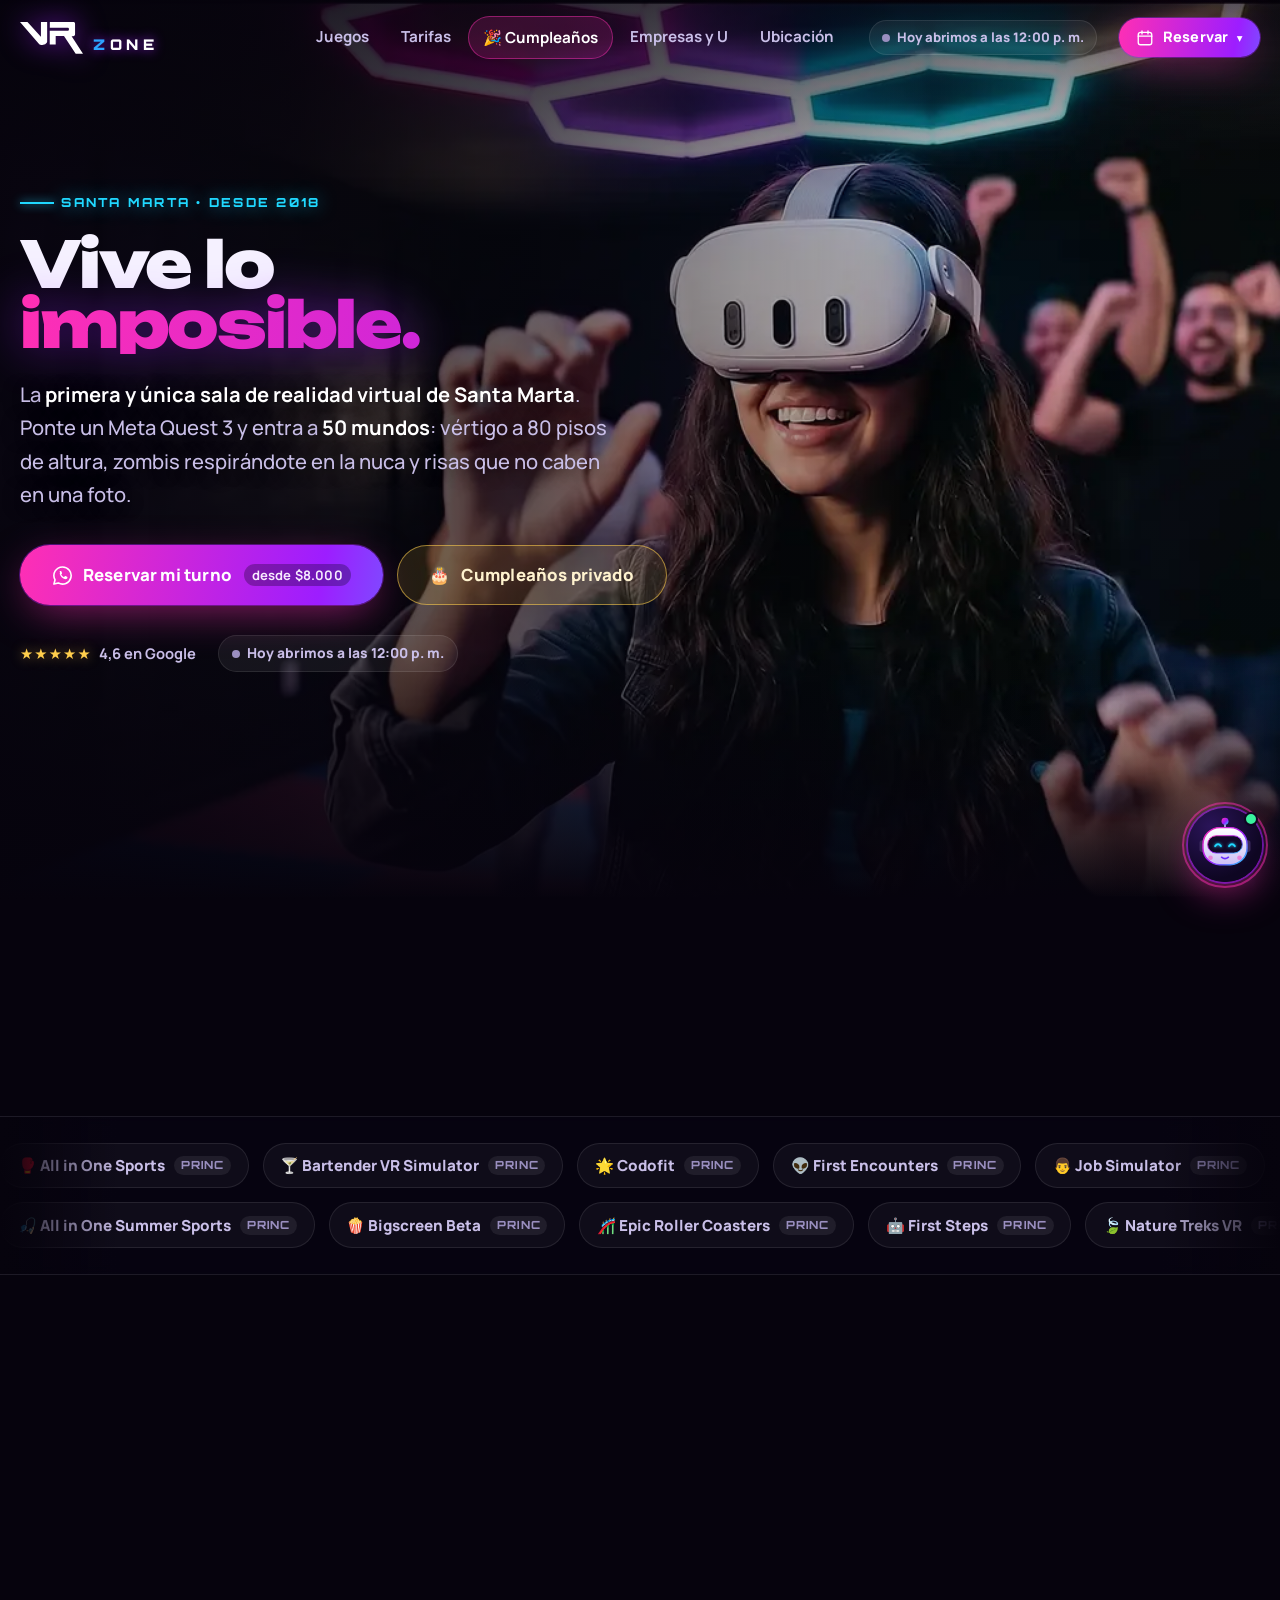
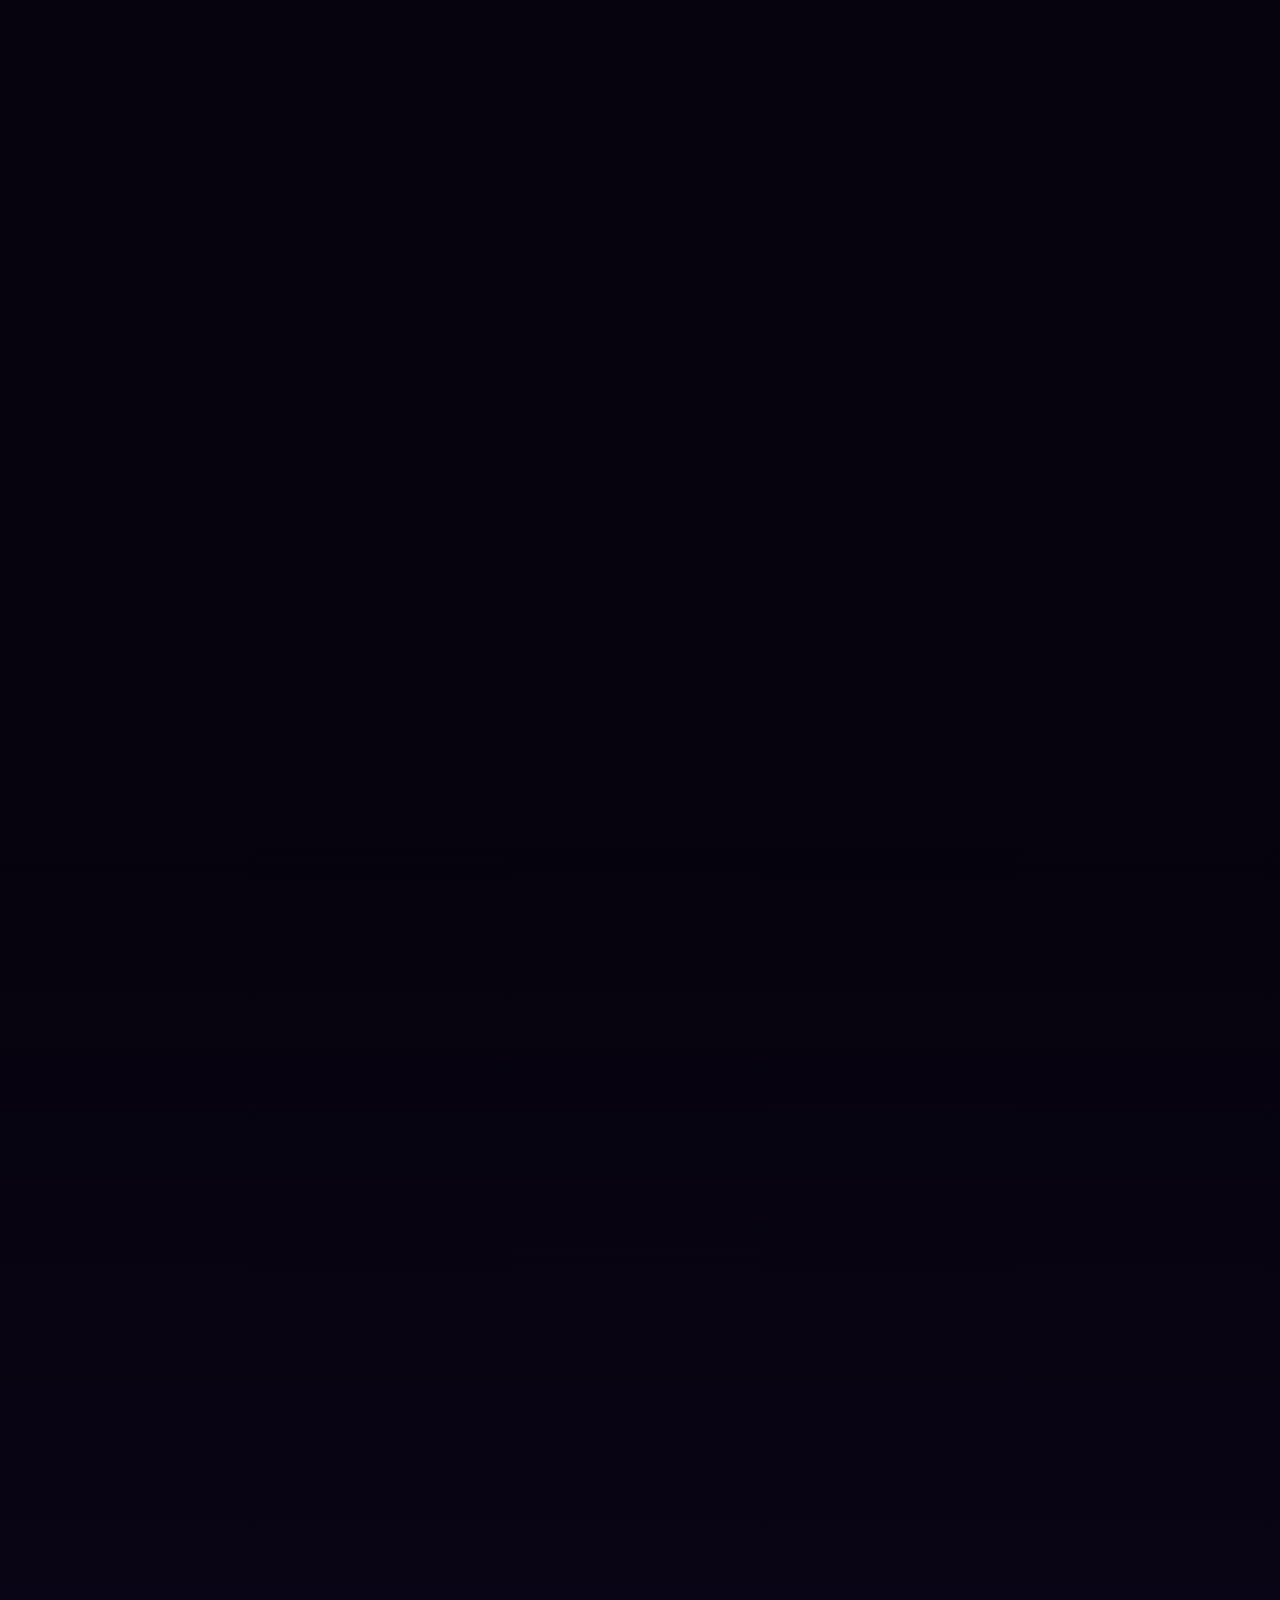
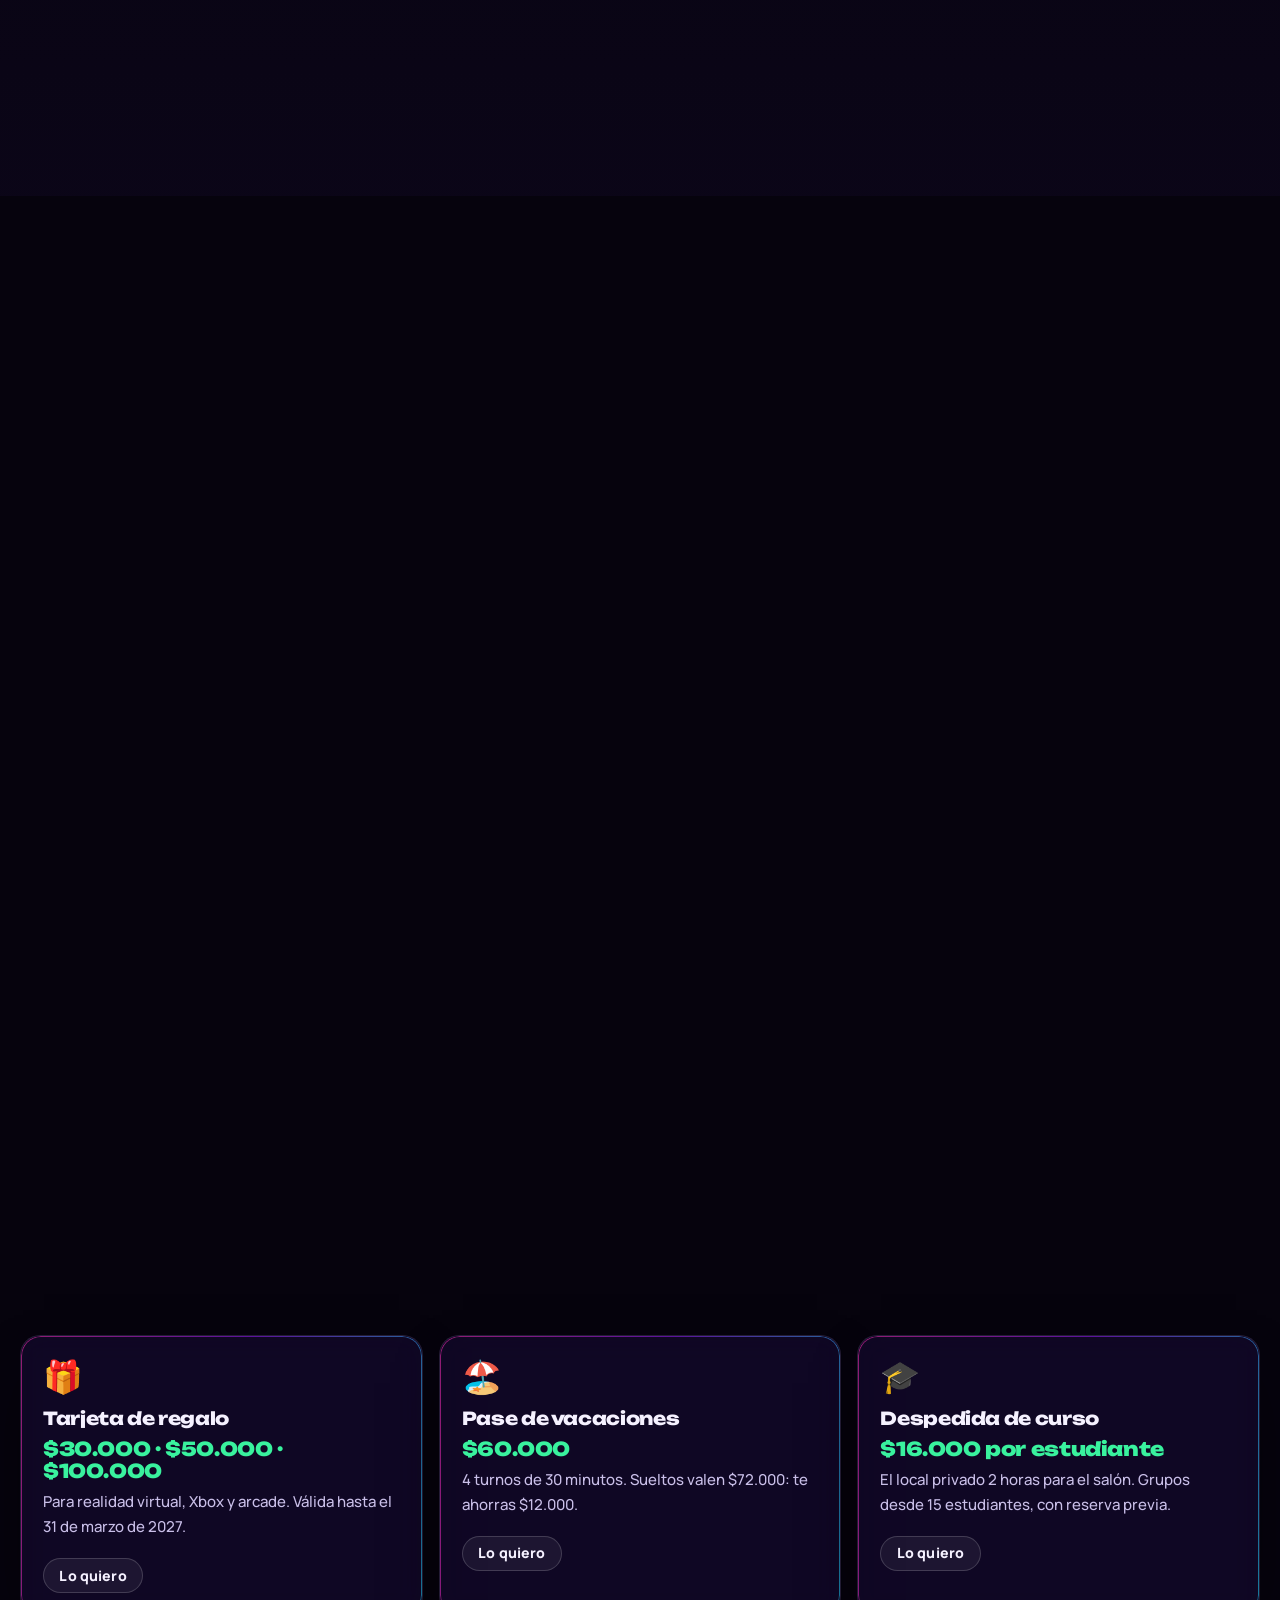
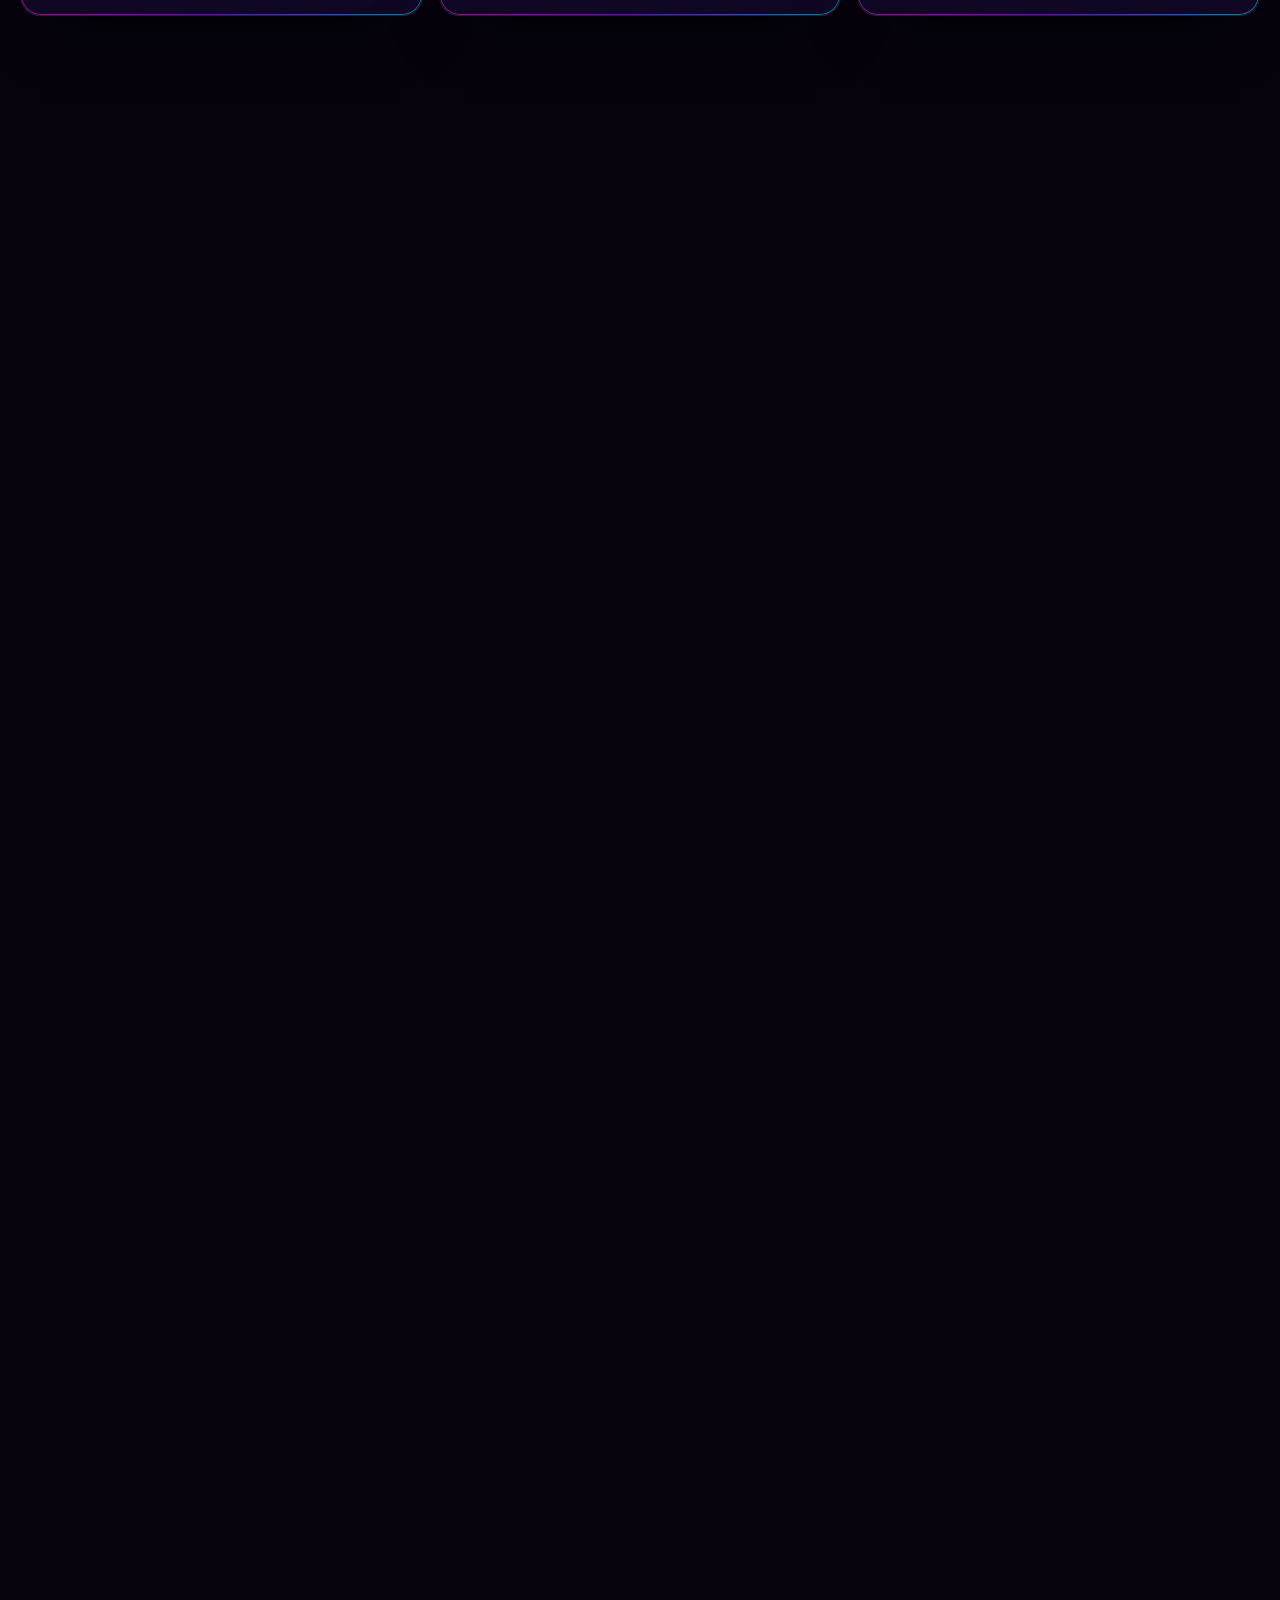
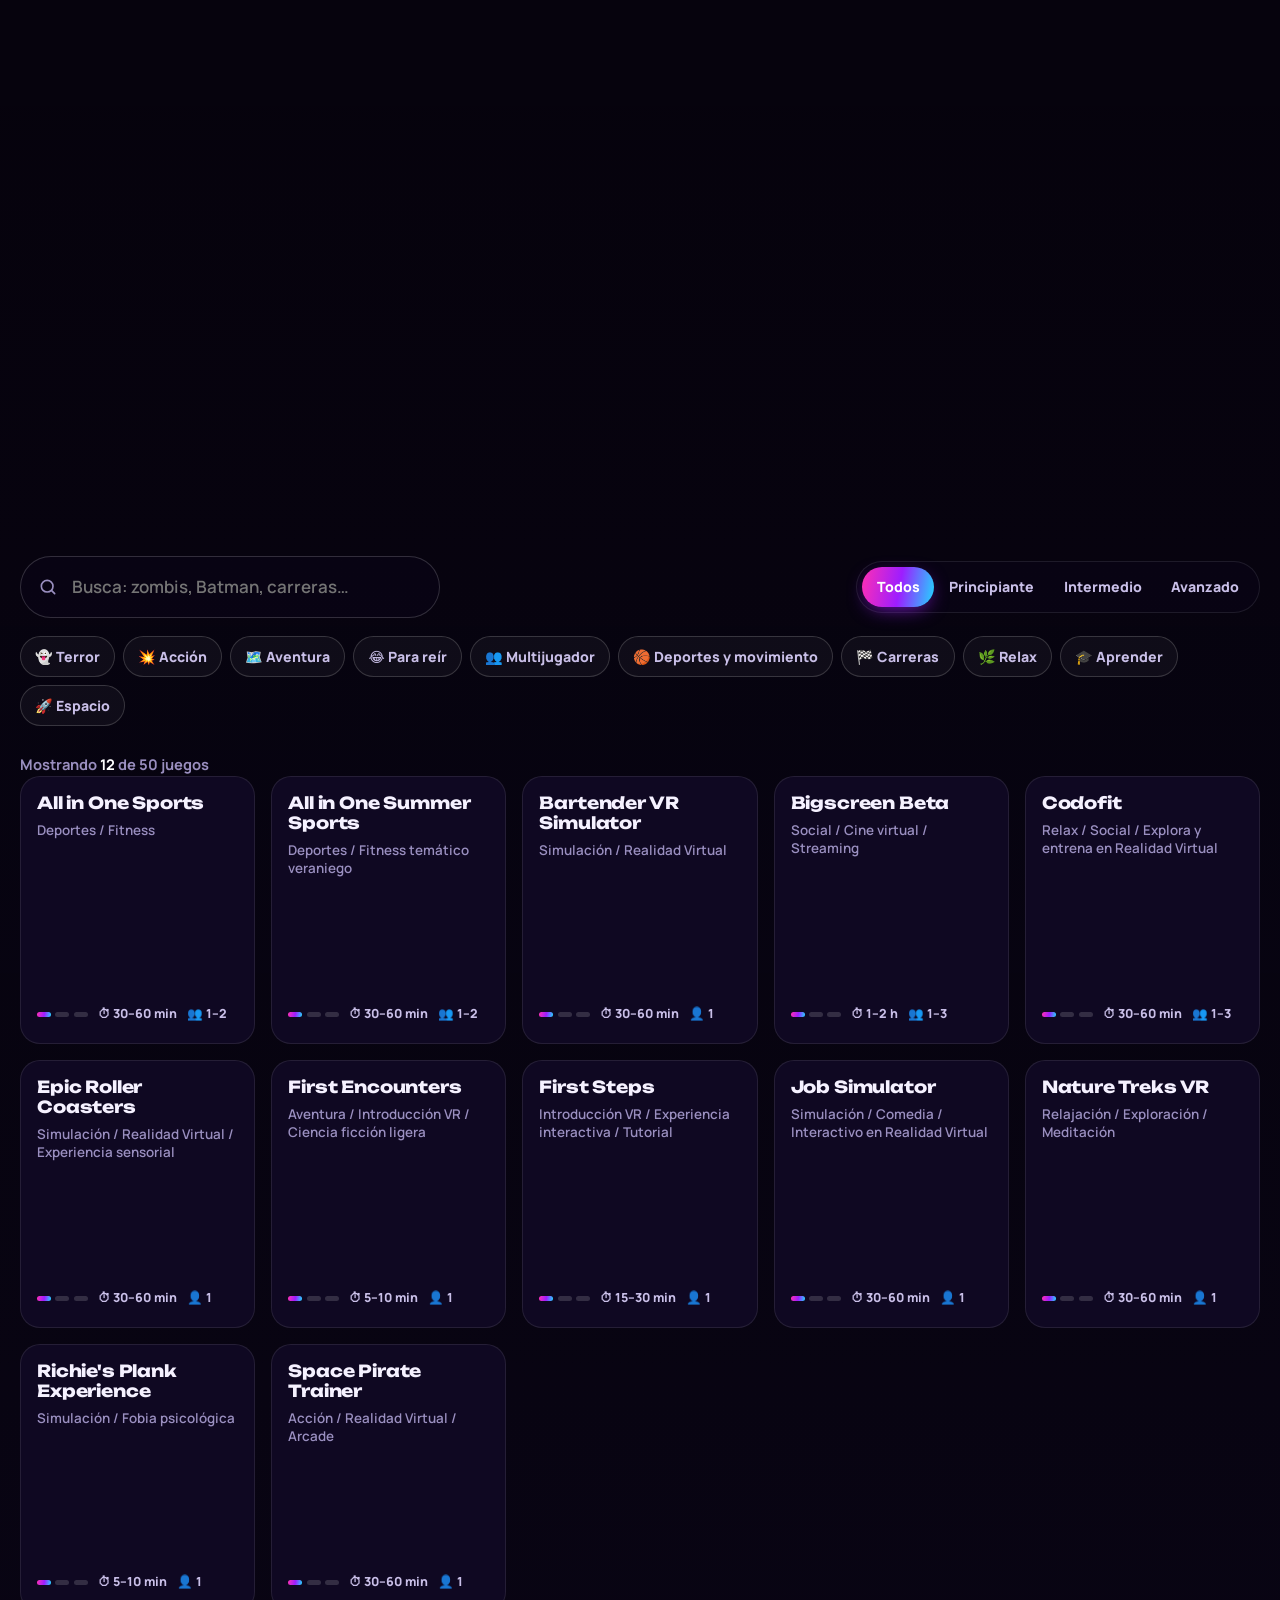
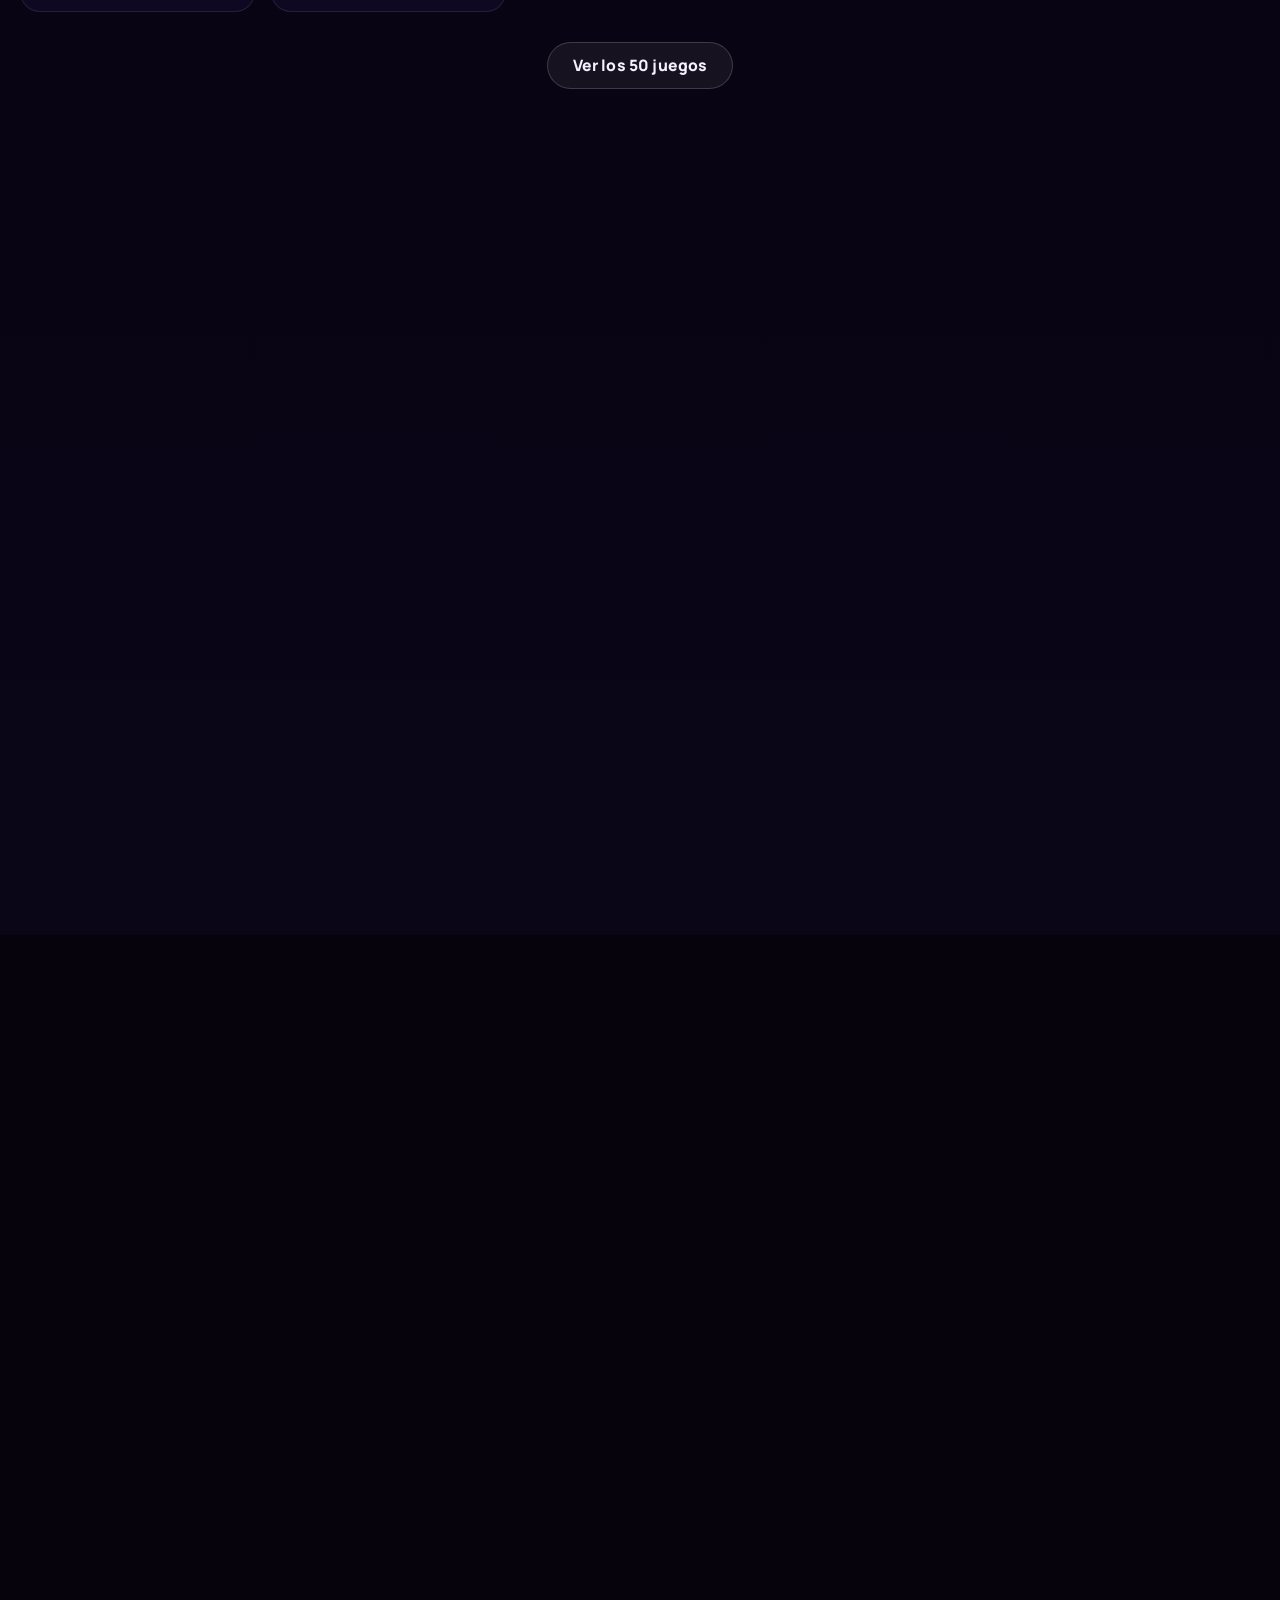
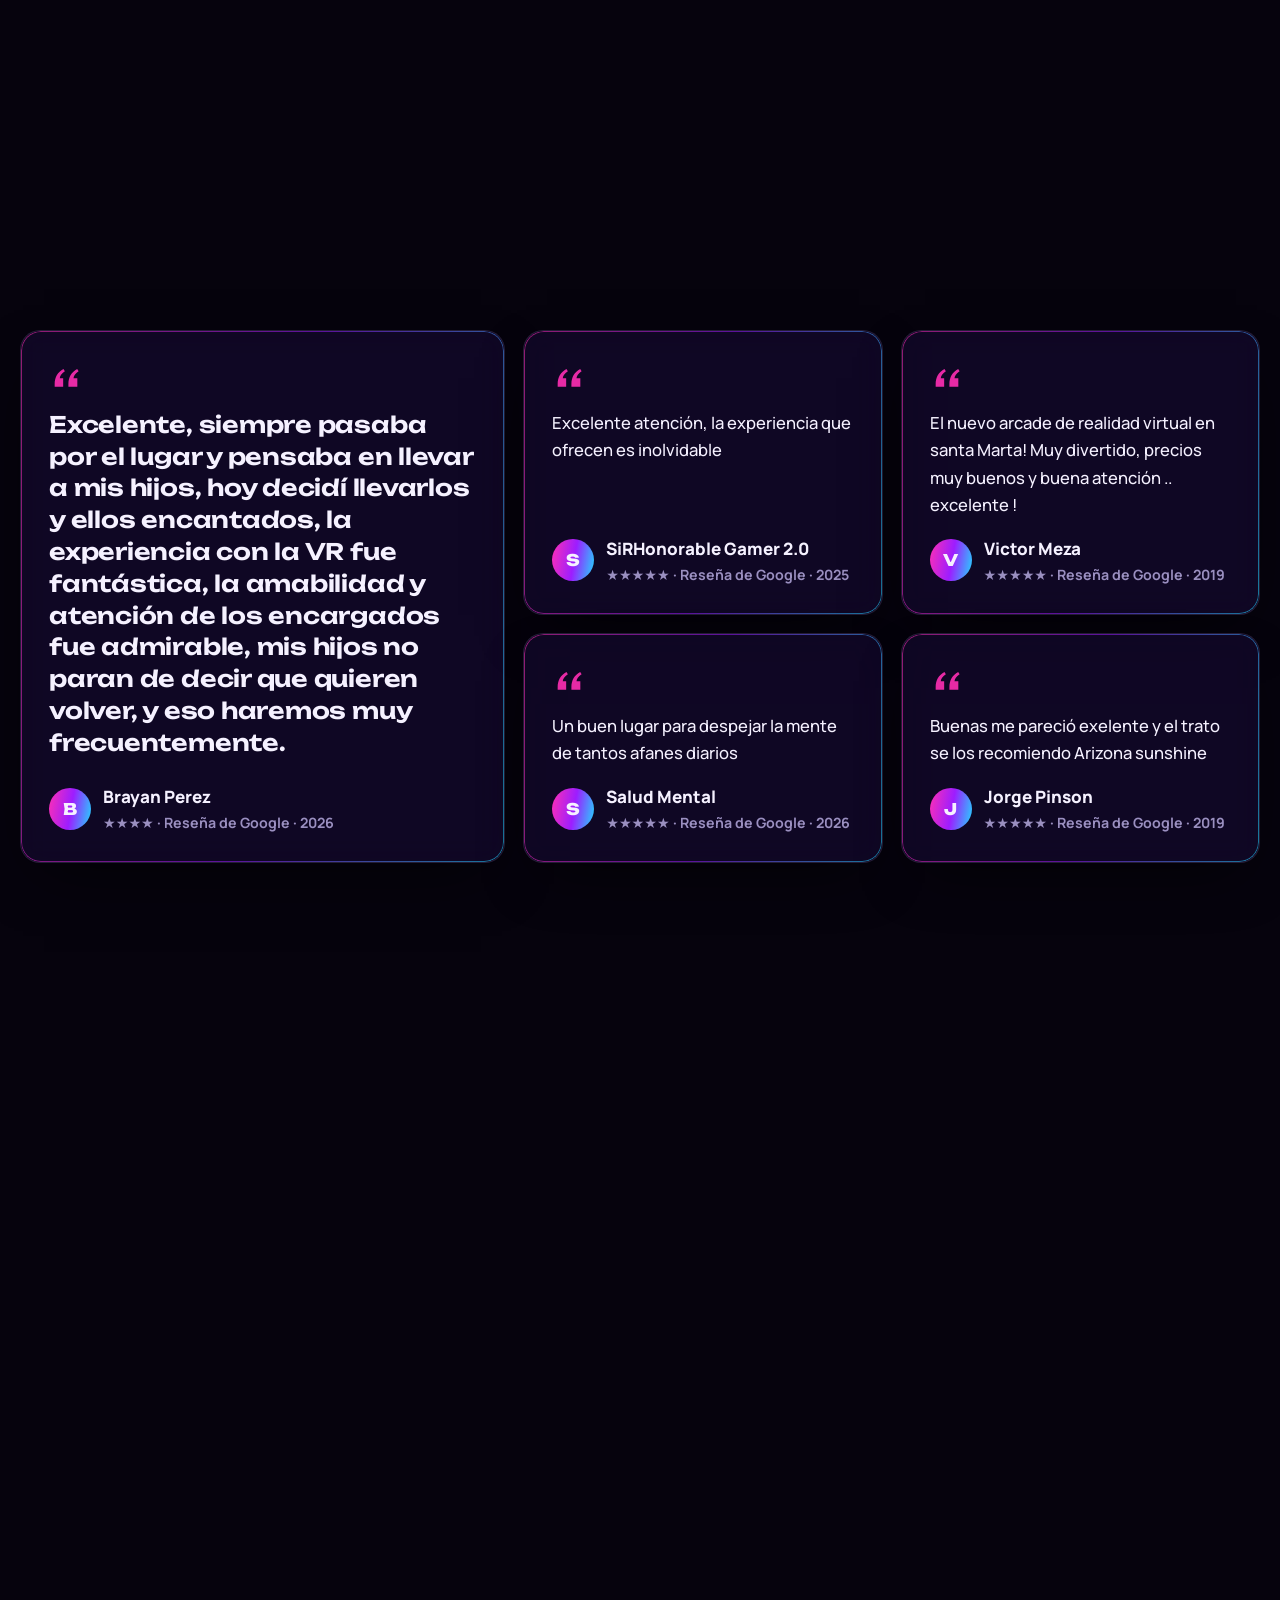
==== commit 0bf0fa00: "Ronda 3: rutas de compra, videos reales, minijuego con cupón y página de VR a domicilio - Inicio: he" ====
--- a/index.html
+++ b/index.html
@@ -17,13 +17,14 @@
   <meta property="og:title" content="VR ZONE · Vive lo imposible en realidad virtual">
   <meta property="og:description" content="Vuela como Iron Man, sobrevive a un apocalipsis zombi y celebra tu cumpleaños en otra realidad. La primera y única sala de realidad virtual de Santa Marta.">
   <meta property="og:url" content="https://edwincalderondev-rgb.github.io/vrzone/">
-  <meta property="og:image" content="https://edwincalderondev-rgb.github.io/vrzone/assets/img/og-inicio.jpg">
+  <meta property="og:image" content="https://edwincalderondev-rgb.github.io/vrzone/assets/img/og-inicio-v3.jpg">
   <meta property="og:image:width" content="1200">
   <meta property="og:image:height" content="630">
   <meta name="twitter:card" content="summary_large_image">
   <link rel="preload" href="assets/fonts/unbounded.woff2" as="font" type="font/woff2" crossorigin>
   <link rel="preload" href="assets/fonts/manrope.woff2" as="font" type="font/woff2" crossorigin>
   <link rel="stylesheet" href="assets/css/estilos.css">
+  <link rel="stylesheet" href="assets/css/ronda3.css">
   <link rel="stylesheet" href="assets/css/zeta.css">
   <script type="application/ld+json">
   {
@@ -33,7 +34,7 @@
     "alternateName": "VR Zone Realidad Virtual",
     "description": "La primera y única sala de realidad virtual de Santa Marta: 50 juegos con Meta Quest 3, Xbox Series S y máquina arcade. Alquiler del local para cumpleaños y eventos.",
     "url": "https://edwincalderondev-rgb.github.io/vrzone/",
-    "image": "https://edwincalderondev-rgb.github.io/vrzone/assets/img/og-inicio.jpg",
+    "image": "https://edwincalderondev-rgb.github.io/vrzone/assets/img/og-inicio-v3.jpg",
     "telephone": "+57 301 335 0175",
     "foundingDate": "2018",
     "address": { "@type": "PostalAddress", "streetAddress": "Cra. 21E #29L-24, Los Laureles", "addressLocality": "Santa Marta", "addressRegion": "Magdalena", "addressCountry": "CO" },
@@ -48,6 +49,8 @@
   <script src="assets/js/negocio.js" defer></script>
   <script src="assets/js/juegos.js" defer></script>
   <script src="assets/js/sitio.js" defer></script>
+  <script src="assets/js/promo.js" defer></script>
+  <script src="assets/js/reto.js" defer></script>
   <script src="assets/js/zeta-kb.js" defer></script>
   <script src="assets/js/zeta-motor.js" defer></script>
   <script src="assets/js/zeta.js" defer></script>
@@ -99,8 +102,9 @@
       <nav class="nav" id="nav" aria-label="Principal">
         <a href="#juegos">Juegos</a>
         <a href="#tarifas">Tarifas</a>
-        <a href="eventos.html" class="nav-destacado">🎉 Alquila el local</a>
-        <a href="#va-a-ti" class="opc">VR a domicilio</a>
+        <a href="eventos.html" class="nav-destacado">🎉 Cumpleaños</a>
+        <a href="a-domicilio.html">Empresas y U</a>
+        <a href="#reto" class="opc">🎟️ Gana un 2x1</a>
         <a href="#ubicacion">Ubicación</a>
       </nav>
       <span class="estado" data-estado>Horario de hoy</span>
@@ -109,7 +113,7 @@
         <div class="reservar-opciones" id="menu-reservar" hidden>
           <a data-wa="¡Hola VR ZONE! 👋 Quiero separar un turno para jugar realidad virtual. ¿Qué disponibilidad tienen?" href="https://wa.me/573013350175"><span class="ro-ic" aria-hidden="true">🎮</span><span><b>Jugar un rato</b><small>Turnos desde $8.000 · por WhatsApp</small></span></a>
           <a href="eventos.html"><span class="ro-ic" aria-hidden="true">🎉</span><span><b>Alquilar el local completo</b><small>Cumpleaños y eventos privados · tarifas y reserva</small></span></a>
-          <a href="#va-a-ti"><span class="ro-ic" aria-hidden="true">🚚</span><span><b>Llevar la VR a tu evento</b><small>Colegios, empresas, ferias y fiestas</small></span></a>
+          <a href="a-domicilio.html"><span class="ro-ic" aria-hidden="true">🚀</span><span><b>Llevar la VR a tu evento</b><small>Empresas, universidades, colegios y ferias · desde $140.000</small></span></a>
         </div>
       </div>
       <button class="menu-btn" type="button" aria-label="Abrir menú" aria-expanded="false" aria-controls="nav"><span></span></button>
@@ -118,30 +122,60 @@
 
   <main id="contenido">
     <!-- HERO -->
-    <section class="hero hero--video" aria-labelledby="titulo-hero">
+    <section class="hero hero--video hero--r3" aria-labelledby="titulo-hero">
       <div class="hero-media" aria-hidden="true">
-        <video class="hero-video" muted loop playsinline autoplay preload="auto" poster="assets/video/hero-inicio.webp"><source src="assets/video/hero-inicio.mp4" type="video/mp4"></video>
+        <video class="hero-video" muted loop playsinline autoplay preload="auto" poster="assets/video/hero-inicio-2.webp" data-poster-movil="assets/video/hero-inicio-v.webp"><source src="assets/video/hero-inicio-v.mp4" type="video/mp4" media="(max-width: 640px)"><source src="assets/video/hero-inicio-2.mp4" type="video/mp4"></video>
       </div>
       <div class="contenedor">
         <div class="hero-texto">
+          <a class="promo-pill" href="eventos.html" data-promo="preventa" hidden><span aria-hidden="true">🎂</span> <b>Preventa de cumpleaños:</b> +30 min gratis <i data-promo-dias></i> <span aria-hidden="true">→</span></a>
           <span class="sobretitulo">Santa Marta · Desde 2018</span>
           <h1 class="titulo-hero" id="titulo-hero"><span class="linea">Vive lo</span> <span class="linea grad-texto">imposible.</span></h1>
-          <p class="hero-sub">La <strong>primera y única sala de realidad virtual de Santa Marta</strong>. Ponte un Meta Quest 3 y elige entre <strong>50 mundos</strong>: sustos que se sienten en la nuca, adrenalina que te sube por las piernas y risas que no caben en una foto.</p>
+          <p class="hero-sub">La <strong>primera y única sala de realidad virtual de Santa Marta</strong>. Ponte un Meta Quest 3 y entra a <strong>50 mundos</strong>: vértigo a 80 pisos de altura, zombis respirándote en la nuca y risas que no caben en una foto.</p>
           <div class="hero-cta">
-            <a class="btn btn-primario btn-grande" data-wa="¡Hola VR ZONE! 👋 Quiero vivir la experiencia de realidad virtual. ¿Qué disponibilidad tienen?" href="https://wa.me/573013350175">
-              <svg aria-hidden="true"><use href="#i-wa"/></svg>Reservar mi experiencia
+            <a class="btn btn-primario btn-grande" data-wa="¡Hola VR ZONE! 👋 Quiero separar un turno de realidad virtual. ¿Qué disponibilidad tienen?" href="https://wa.me/573013350175">
+              <svg aria-hidden="true"><use href="#i-wa"/></svg>Reservar mi turno <small>desde $8.000</small>
             </a>
-            <a class="btn btn-grande" href="#juegos">Ver los 50 juegos <svg aria-hidden="true"><use href="#i-flecha"/></svg></a>
-          </div>
-          <a class="hero-evento-link" href="eventos.html"><span aria-hidden="true">🎉</span> ¿Cumpleaños o evento? <b>Alquila el local completo</b> <span aria-hidden="true">→</span></a>
+            <a class="btn btn-grande btn-fiesta" href="eventos.html"><span aria-hidden="true">🎂</span> Cumpleaños privado</a>
+          </div>
           <ul class="pruebas">
             <li><span class="estrellas" aria-hidden="true">★★★★★</span> 4,6 en Google</li>
-            <li><svg aria-hidden="true"><use href="#i-visor"/></svg> Meta Quest 3</li>
-            <li><svg aria-hidden="true"><use href="#i-frio"/></svg> Climatizado</li>
+            <li><span class="estado" data-estado>Horario de hoy</span></li>
+            <li class="vivo-2x1" data-2x1 hidden><span aria-hidden="true">🔥</span> <b data-2x1-texto>Hoy: 2x1 antes de las 4:00 p. m.</b></li>
           </ul>
         </div>
       </div>
-      <a class="flecha-abajo" href="#sentir" aria-label="Bajar a las experiencias"><span></span>Entra</a>
+    </section>
+
+    <!-- RUTAS: ¿a qué vienes? -->
+    <section class="rutas-zona" aria-labelledby="t-rutas">
+      <div class="contenedor">
+        <h2 class="solo-lector" id="t-rutas">¿Qué plan buscas?</h2>
+        <div class="rutas">
+          <a class="ruta vidrio borde-neon revelar" href="#tarifas">
+            <span class="ruta-ic" aria-hidden="true">🎮</span>
+            <span class="ruta-t">Vengo a jugar</span>
+            <span class="ruta-p">Desde <b>$8.000</b></span>
+            <span class="ruta-d">Solo, en pareja o con el parche. Sin experiencia: te enseñamos en un minuto.</span>
+            <span class="ruta-ir">Ver tarifas y promos <span aria-hidden="true">→</span></span>
+          </a>
+          <a class="ruta ruta--top vidrio borde-neon revelar" href="eventos.html">
+            <span class="ruta-cinta">Lo más pedido</span>
+            <span class="ruta-ic" aria-hidden="true">🎂</span>
+            <span class="ruta-t">Quiero celebrar</span>
+            <span class="ruta-p">3 horas · <b>$310.000</b></span>
+            <span class="ruta-d">El local completo y privado para hasta 15 personas. Sale a menos de <b>$21.000 por invitado</b>.</span>
+            <span class="ruta-ir">Ver paquetes y separar fecha <span aria-hidden="true">→</span></span>
+          </a>
+          <a class="ruta vidrio borde-neon revelar" href="a-domicilio.html">
+            <span class="ruta-ic" aria-hidden="true">🚀</span>
+            <span class="ruta-t">Llévenla a mi evento</span>
+            <span class="ruta-p">Desde <b>$140.000</b></span>
+            <span class="ruta-d">Empresas, universidades, colegios y ferias: vamos con los visores y nuestro equipo.</span>
+            <span class="ruta-ir">Cotizar en 1 minuto <span aria-hidden="true">→</span></span>
+          </a>
+        </div>
+      </div>
     </section>
 
     <!-- CINTA DE JUEGOS -->
@@ -149,6 +183,27 @@
       <div class="cinta-fila" data-cinta="0"></div>
       <div class="cinta-fila" data-cinta="1"></div>
     </div>
+
+    <!-- ESTO ES REAL -->
+    <section class="seccion" id="real" aria-labelledby="t-real">
+      <div class="contenedor">
+        <div class="cabeza revelar">
+          <span class="sobretitulo">Grabado en la sala · sin actores</span>
+          <h2 id="t-real">Nadie se queda quieto con el visor puesto.</h2>
+          <p>Esto pasa todos los días en VR ZONE. Ellos sabían que era un juego… y el cuerpo igual no les hizo caso.</p>
+        </div>
+        <div class="reales" data-carrusel>
+          <figure class="real revelar"><video muted loop playsinline preload="none" poster="assets/video/real/tabla.webp" data-auto><source src="assets/video/real/tabla.mp4" type="video/mp4"></video><figcaption><b>El reto de la tabla</b><span>Está parado en el piso. Su cerebro jura que está a 80 pisos.</span></figcaption></figure>
+          <figure class="real revelar"><video muted loop playsinline preload="none" poster="assets/video/real/susto.webp" data-auto><source src="assets/video/real/susto.mp4" type="video/mp4"></video><figcaption><b>Terror</b><span>Hay quien no aguanta ni con las manos en la cara.</span></figcaption></figure>
+          <figure class="real revelar"><video muted loop playsinline preload="none" poster="assets/video/real/boxeo.webp" data-auto><source src="assets/video/real/boxeo.mp4" type="video/mp4"></video><figcaption><b>Boxeo</b><span>Sales sudando y ni cuenta te diste del ejercicio.</span></figcaption></figure>
+          <figure class="real revelar"><video muted loop playsinline preload="none" poster="assets/video/real/montana.webp" data-auto><source src="assets/video/real/montana.mp4" type="video/mp4"></video><figcaption><b>Montaña rusa</b><span>Sentada en una silla… y agarrada como si se fuera a caer.</span></figcaption></figure>
+        </div>
+        <div class="reales-cta revelar">
+          <a class="btn btn-primario" data-wa="¡Hola VR ZONE! 👋 Vi los videos de la página y quiero vivirlo. ¿Qué disponibilidad tienen?" href="https://wa.me/573013350175"><svg aria-hidden="true"><use href="#i-wa"/></svg>Quiero vivirlo</a>
+          <a class="btn" href="https://www.instagram.com/vrzoneplay" target="_blank" rel="noopener"><svg aria-hidden="true"><use href="#i-ig"/></svg>Más reacciones en @vrzoneplay</a>
+        </div>
+      </div>
+    </section>
 
     <!-- LO QUE VAS A SENTIR -->
     <section class="seccion" id="sentir" aria-labelledby="t-sentir">
@@ -195,28 +250,65 @@
       </div>
     </section>
 
-    <!-- BANDA DE EMOCIÓN -->
-    <section class="banda" aria-label="Así se vive VR ZONE">
-      <figure class="banda-foto revelar">
-        <img src="assets/img/amigos-vr.webp" srcset="assets/img/amigos-vr-768.webp 768w, assets/img/amigos-vr.webp 1536w" sizes="(max-width: 640px) 172vw, min(1400px, 100vw)" alt="Tres amigos en una sala de realidad virtual iluminada con neón: dos con visores gritan y estiran los brazos y el tercero se ríe mientras los graba" width="1536" height="1024" loading="lazy" decoding="async">
-        <figcaption><span class="sobretitulo">Así se vive</span><strong>Gritos garantizados.<br><span class="grad-texto">Risas también.</span></strong><p>Y el video de la reacción de tu amigo, para la historia (literal).</p></figcaption>
-      </figure>
-    </section>
-
-    <!-- PRIMERA VEZ -->
-    <section class="seccion" id="primera-vez" aria-labelledby="t-primera">
-      <div class="contenedor">
-        <div class="cabeza revelar">
-          <span class="sobretitulo">Tu primera vez</span>
-          <h2 id="t-primera">¿Nunca has probado la realidad virtual? Mejor aún.</h2>
-          <p>No necesitas experiencia ni ser gamer. Esto es lo que pasa desde que nos escribes hasta que sales contando la historia.</p>
-        </div>
-        <ol class="pasos">
-          <li class="paso vidrio borde-neon revelar"><span class="num">01</span><h3>Escríbenos</h3><p>Por WhatsApp te contamos las tarifas, las promociones del momento y separamos tu turno.</p></li>
-          <li class="paso vidrio borde-neon revelar"><span class="num">02</span><h3>Ponte el visor</h3><p>Te ayudamos a ajustarlo y te enseñamos los controles en un minuto. Así de fácil.</p></li>
-          <li class="paso vidrio borde-neon revelar"><span class="num">03</span><h3>Elige tu mundo</h3><p>Arranca suave con First Steps o lánzate de una a la tabla de Richie's Plank. Tú pones el nivel.</p></li>
-          <li class="paso vidrio borde-neon revelar"><span class="num">04</span><h3>Cuéntalo (o muéstralo)</h3><p>Las reacciones en realidad virtual son el mejor video para tus redes. Avisados quedan.</p></li>
-        </ol>
+    <!-- MINIJUEGO: RETO DEL VÉRTIGO -->
+    <section class="seccion oscura" id="reto" aria-labelledby="t-reto" data-reto>
+      <div class="contenedor reto">
+        <div class="reto-texto revelar">
+          <span class="sobretitulo">Juega aquí mismo · gana un 2x1</span>
+          <h2 id="t-reto">¿Aguantas el vértigo?</h2>
+          <p>Estás en una tabla a 80 pisos de altura. El viento empuja; tú te equilibras. Crúzala, reta a un amigo y llévate un <b>cupón 2x1</b> para venir a sentirlo de verdad, con el visor puesto.</p>
+          <ol class="reto-pasos">
+            <li><b>Juega</b><span>menos de 30 segundos, con el dedo o el ratón</span></li>
+            <li><b>Reta a un amigo</b><span>y se activa tu cupón</span></li>
+            <li><b>Reclámalo</b><span>por WhatsApp y ven a jugar 2x1</span></li>
+          </ol>
+          <p class="reto-tienes" data-reto-tienes hidden></p>
+          <p class="aviso" data-reto-legal></p>
+        </div>
+        <div class="reto-consola revelar">
+          <canvas tabindex="0" aria-label="Minijuego Reto del vértigo: mantén el equilibrio moviendo el dedo o el ratón a los lados, o con las flechas del teclado"></canvas>
+          <div class="reto-hud" aria-hidden="true">
+            <div class="reto-arriba"><span class="reto-piso">PISO 80</span><span class="reto-barra" data-reto-barra><i></i></span><span class="reto-metros" data-reto-metros>0 m</span></div>
+            <div class="reto-pista" data-reto-pista hidden>← Mueve el dedo a los lados para equilibrarte →</div>
+            <div class="reto-abajo"><span class="reto-viento" data-reto-viento>Calma</span><span class="reto-equilibrio"><i class="zona-ok"></i><i class="aguja" data-reto-aguja></i></span></div>
+          </div>
+          <div class="reto-capa" data-capa="inicio">
+            <span class="reto-insignia">RETO DEL VÉRTIGO</span>
+            <strong>Cruza la tabla sin caerte.</strong>
+            <p>24 metros. 80 pisos. Mucho viento.</p>
+            <button class="btn btn-primario btn-grande" type="button" data-reto-jugar><svg aria-hidden="true"><use href="#i-play"/></svg>Jugar</button>
+          </div>
+          <div class="reto-capa reto-capa--fin" data-capa="fin" hidden>
+            <strong data-fin-titulo></strong>
+            <p data-fin-texto></p>
+            <div data-fin-cupon>
+              <div class="cupon bloqueado" data-cupon>
+                <span class="cupon-marca">CUPÓN · VR ZONE</span>
+                <b class="cupon-titulo" data-cupon-titulo></b>
+                <span class="cupon-detalle" data-cupon-detalle></span>
+                <code class="cupon-codigo" data-cupon-codigo></code>
+                <span class="cupon-vence" data-cupon-vence></span>
+              </div>
+              <div class="cupon-paso" data-cupon-paso>
+                <p><b>Tu cupón está listo.</b> Reta a un amigo para activarlo:</p>
+                <div class="cupon-botones">
+                  <button class="btn btn-wa" type="button" data-retar-wa><svg aria-hidden="true"><use href="#i-wa"/></svg>Retar por WhatsApp</button>
+                  <button class="btn" type="button" data-retar-otra>Compartir en otra red</button>
+                </div>
+              </div>
+              <div class="cupon-paso" data-cupon-listo hidden>
+                <p><b>¡Cupón activado!</b> Envíanoslo y te separamos el turno. Si prefieres, tómale captura y muéstrala en caja.</p>
+                <div class="cupon-botones">
+                  <a class="btn btn-primario" data-cupon-reclamar href="https://wa.me/573013350175" target="_blank" rel="noopener"><svg aria-hidden="true"><use href="#i-wa"/></svg>Reclamar mi 2x1</a>
+                </div>
+              </div>
+            </div>
+            <div class="cupon-botones reto-final-acciones">
+              <button class="btn btn-chico" type="button" data-reto-otra>Jugar otra vez</button>
+              <a class="btn btn-chico" data-fin-wa href="https://wa.me/573013350175" target="_blank" rel="noopener">Quiero hacerlo de verdad</a>
+            </div>
+          </div>
+        </div>
       </div>
     </section>
 
@@ -228,16 +320,34 @@
           <h2 id="t-tarifas">Desde $8.000 ya estás en otro mundo.</h2>
           <p>Escoge cuánto tiempo quieres vivir la realidad virtual, elige tu juego y ponte el visor. Así de simple.</p>
         </div>
+        <div class="franja-2x1 vidrio revelar" data-2x1 hidden>
+          <span class="f-ic" aria-hidden="true">🔥</span>
+          <p><b data-2x1-texto>Entre semana: 2x1 antes de las 4:00 p. m.</b><span data-2x1-nota>Lunes a viernes, no festivos. En turnos de realidad virtual.</span></p>
+          <a class="btn btn-chico btn-primario" data-wa="¡Hola VR ZONE! 🔥 Quiero aprovechar el 2x1 de antes de las 4 p. m. ¿Qué disponibilidad tienen?" href="https://wa.me/573013350175">Quiero el 2x1</a>
+        </div>
         <div class="turnos">
-          <article class="turno vidrio borde-neon revelar"><span class="turno-t">Experiencia inicial</span><span class="turno-p">$8.000</span><span class="turno-d">5 a 10 minutos</span><p>Para probar por primera vez: ¿te atreves con la tabla de Richie's Plank?</p></article>
+          <article class="turno vidrio borde-neon revelar"><span class="turno-t">Experiencia inicial</span><span class="turno-p">$8.000</span><span class="turno-d">5 a 10 minutos</span><p>Para probar por primera vez: ¿te atreves con la tabla a 80 pisos?</p></article>
           <article class="turno vidrio borde-neon revelar"><span class="turno-t">15 minutos</span><span class="turno-p">$10.000</span><span class="turno-d">Un juego completo</span><p>Suficiente para gritar, reír o salir volando una vez.</p></article>
           <article class="turno vidrio borde-neon revelar"><span class="turno-t">30 minutos</span><span class="turno-p">$18.000</span><span class="turno-d">Para meterte de lleno</span><p>Una aventura, un shooter o una ronda de terror de verdad.</p></article>
-          <article class="turno turno--top vidrio borde-neon revelar"><span class="cinta-tarifa">Mejor precio por minuto</span><span class="turno-t">1 hora</span><span class="turno-p">$30.000</span><span class="turno-d">Sin afán</span><p>Prueba varios mundos y vuelve al que más te gustó.</p></article>
+          <article class="turno turno--top vidrio borde-neon revelar"><span class="cinta-tarifa">Mejor precio</span><span class="turno-t">1 hora</span><span class="turno-p">$30.000</span><span class="turno-d">Sin afán · $500 el minuto</span><p>Prueba varios mundos y vuelve al que más te gustó.</p></article>
+        </div>
+        <div class="extras revelar">
+          <div class="extra vidrio"><svg aria-hidden="true"><use href="#i-mando"/></svg><p><b>Xbox Series S</b><span>2 controles · 30 min <b>$5.000</b> · 1 hora <b>$8.000</b></span></p></div>
+          <div class="extra vidrio"><svg aria-hidden="true"><use href="#i-arcade"/></svg><p><b>Arcade clásica</b><span>1 crédito <b>$2.000</b> · 3 créditos <b>$5.000</b></span></p></div>
         </div>
         <div class="turnos-cta revelar">
           <a class="btn btn-primario" data-wa="¡Hola VR ZONE! 👋 Quiero separar un turno para jugar realidad virtual. ¿Qué disponibilidad tienen?" href="https://wa.me/573013350175"><svg aria-hidden="true"><use href="#i-wa"/></svg>Separar mi turno</a>
-          <a class="btn" href="eventos.html">¿Es para un cumpleaños? Alquila el local →</a>
-        </div>
+          <a class="btn" href="#reto">🎟️ Gana un 2x1 jugando</a>
+        </div>
+
+        <div class="temporada" id="ofertas">
+          <div class="cabeza cabeza--chica revelar">
+            <span class="sobretitulo">Temporada de vacaciones</span>
+            <h3>Planes para regalar, repetir y celebrar.</h3>
+          </div>
+          <div class="ofertas" data-ofertas></div>
+        </div>
+
         <div class="sellos vidrio borde-neon revelar">
           <div class="sellos-texto">
             <span class="sobretitulo">Tarjeta de sellos</span>
@@ -255,6 +365,107 @@
             <div class="ts-pie">¡Te faltan 2 para jugar gratis! 🎁</div>
           </div>
         </div>
+      </div>
+    </section>
+
+    <!-- CUMPLEAÑOS -->
+    <section class="seccion" id="cumple" aria-labelledby="t-cumple">
+      <div class="contenedor">
+        <div class="cumple vidrio borde-neon revelar">
+          <div class="video video--cumple" data-video="PLcEh8Q4CEc">
+            <button type="button" aria-label="Reproducir video: un cumpleaños en VR ZONE"><img class="video-poster" src="assets/img/video-cumple-2.webp" alt="" width="540" height="960" loading="lazy"><span class="play"><svg aria-hidden="true"><use href="#i-play"/></svg></span><strong>Así es un cumpleaños aquí</strong><span>23 segundos · video real</span></button>
+          </div>
+          <div class="cumple-texto">
+            <span class="sobretitulo">Cumpleaños y eventos privados</span>
+            <h2 id="t-cumple">El cumpleaños del que van a hablar <span class="grad-texto">todo el año.</span></h2>
+            <p>Todo VR ZONE cerrado para tu grupo: 3 visores Meta Quest 3, Xbox, arcade, tu música en las pantallas, nevera para la torta e invitación digital con el nombre del cumpleañero.</p>
+            <div class="cumple-cifras">
+              <div><b>$310.000</b><span>3 horas · el más elegido ⭐</span></div>
+              <div><b>15</b><span>personas, con el local solo para ustedes</span></div>
+              <div><b>&lt; $21.000</b><span>por invitado, todo incluido</span></div>
+            </div>
+            <p class="cumple-promo" data-promo="preventa" hidden><span aria-hidden="true">🎁</span> <span><b>Preventa:</b> reserva antes del 30 de noviembre y te regalamos <b>30 minutos más</b> de fiesta. <i data-promo-dias></i></span></p>
+            <div class="hero-cta">
+              <a class="btn btn-primario btn-grande" href="eventos.html#reservar"><svg aria-hidden="true"><use href="#i-calendario"/></svg>Separar mi fecha</a>
+              <a class="btn btn-grande" href="eventos.html">Ver paquetes desde $140.000</a>
+            </div>
+            <p class="aviso">Se separa con el 50 %. Un solo evento a la vez: la fecha queda para quien la separe primero.</p>
+          </div>
+        </div>
+      </div>
+    </section>
+
+    <!-- CATÁLOGO -->
+    <section class="seccion oscura" id="juegos" aria-labelledby="t-juegos">
+      <div class="contenedor">
+        <div class="cabeza revelar">
+          <span class="sobretitulo">Catálogo</span>
+          <h2 id="t-juegos">50 mundos. ¿Cuál vas a vivir primero?</h2>
+          <p>Filtra por lo que quieres sentir y por tu nivel. Toca cualquier juego para ver de qué se trata, cuánto dura y para quién es ideal.</p>
+        </div>
+        <div class="catalogo-barra">
+          <label class="buscador">
+            <span class="solo-lector">Buscar un juego</span>
+            <svg aria-hidden="true"><use href="#i-buscar"/></svg>
+            <input type="search" id="buscar-juego" placeholder="Busca: zombis, Batman, carreras…" autocomplete="off">
+          </label>
+          <div class="segmento" role="group" aria-label="Nivel">
+            <button type="button" data-nivel="" aria-pressed="true">Todos</button>
+            <button type="button" data-nivel="Principiante" aria-pressed="false">Principiante</button>
+            <button type="button" data-nivel="Intermedio" aria-pressed="false">Intermedio</button>
+            <button type="button" data-nivel="Avanzado" aria-pressed="false">Avanzado</button>
+          </div>
+        </div>
+        <div class="chips" role="group" aria-label="Qué quieres sentir">
+          <button class="chip" type="button" data-tag="terror" aria-pressed="false">👻 Terror</button>
+          <button class="chip" type="button" data-tag="accion" aria-pressed="false">💥 Acción</button>
+          <button class="chip" type="button" data-tag="aventura" aria-pressed="false">🗺️ Aventura</button>
+          <button class="chip" type="button" data-tag="risa" aria-pressed="false">😂 Para reír</button>
+          <button class="chip" type="button" data-tag="social" aria-pressed="false">👥 Multijugador</button>
+          <button class="chip" type="button" data-tag="deportes" aria-pressed="false">🏀 Deportes y movimiento</button>
+          <button class="chip" type="button" data-tag="carreras" aria-pressed="false">🏁 Carreras</button>
+          <button class="chip" type="button" data-tag="relax" aria-pressed="false">🌿 Relax</button>
+          <button class="chip" type="button" data-tag="aprender" aria-pressed="false">🎓 Aprender</button>
+          <button class="chip" type="button" data-tag="espacio" aria-pressed="false">🚀 Espacio</button>
+        </div>
+        <p class="contador" aria-live="polite" id="contador-juegos">Mostrando <b>50</b> juegos</p>
+        <div class="grid-juegos" id="grid-juegos"></div>
+        <div class="mas-juegos"><button class="btn" type="button" id="ver-todos" hidden>Ver los 50 juegos</button></div>
+
+        <div class="ruleta vidrio borde-neon revelar" id="ruleta">
+          <div>
+            <span class="sobretitulo">¿No te decides?</span>
+            <h3>Que decida el destino.</h3>
+            <p>Gira la ruleta y atrévete a jugar lo que te toque. Si te sale terror… pues te tocó, valiente.</p>
+            <div class="ruleta-acciones">
+              <button class="btn btn-primario" type="button" id="girar"><svg aria-hidden="true"><use href="#i-dados"/></svg>Girar la ruleta</button>
+              <a class="btn" id="ruleta-wa" href="https://wa.me/573013350175" hidden><svg aria-hidden="true"><use href="#i-wa"/></svg>¡Quiero jugar este!</a>
+            </div>
+          </div>
+          <div class="ruleta-pantalla" aria-live="polite">
+            <img id="ruleta-img" alt="" width="640" height="360" hidden>
+            <div class="emoji" id="ruleta-emoji">🎲</div>
+            <strong id="ruleta-nombre">¿Qué te tocará?</strong>
+            <span id="ruleta-genero">50 juegos esperando</span>
+          </div>
+        </div>
+      </div>
+    </section>
+
+    <!-- PRIMERA VEZ -->
+    <section class="seccion" id="primera-vez" aria-labelledby="t-primera">
+      <div class="contenedor">
+        <div class="cabeza revelar">
+          <span class="sobretitulo">Tu primera vez</span>
+          <h2 id="t-primera">¿Nunca has probado la realidad virtual? Mejor aún.</h2>
+          <p>No necesitas experiencia ni ser gamer. Esto es lo que pasa desde que nos escribes hasta que sales contando la historia.</p>
+        </div>
+        <ol class="pasos">
+          <li class="paso vidrio borde-neon revelar"><span class="num">01</span><h3>Escríbenos</h3><p>Por WhatsApp te contamos las tarifas, las promociones del momento y separamos tu turno.</p></li>
+          <li class="paso vidrio borde-neon revelar"><span class="num">02</span><h3>Ponte el visor</h3><p>Te ayudamos a ajustarlo y te enseñamos los controles en un minuto. Así de fácil.</p></li>
+          <li class="paso vidrio borde-neon revelar"><span class="num">03</span><h3>Elige tu mundo</h3><p>Arranca suave con First Steps o lánzate de una a la tabla de Richie's Plank. Tú pones el nivel.</p></li>
+          <li class="paso vidrio borde-neon revelar"><span class="num">04</span><h3>Cuéntalo (o muéstralo)</h3><p>Las reacciones en realidad virtual son el mejor video para tus redes. Avisados quedan.</p></li>
+        </ol>
       </div>
     </section>
 
@@ -312,106 +523,6 @@
       </div>
     </section>
 
-    <!-- CATÁLOGO -->
-    <section class="seccion oscura" id="juegos" aria-labelledby="t-juegos">
-      <div class="contenedor">
-        <div class="cabeza revelar">
-          <span class="sobretitulo">Catálogo</span>
-          <h2 id="t-juegos">50 mundos. ¿Cuál vas a vivir primero?</h2>
-          <p>Filtra por lo que quieres sentir y por tu nivel. Toca cualquier juego para ver de qué se trata, cuánto dura y para quién es ideal.</p>
-        </div>
-        <div class="catalogo-barra">
-          <label class="buscador">
-            <span class="solo-lector">Buscar un juego</span>
-            <svg aria-hidden="true"><use href="#i-buscar"/></svg>
-            <input type="search" id="buscar-juego" placeholder="Busca: zombis, Batman, carreras…" autocomplete="off">
-          </label>
-          <div class="segmento" role="group" aria-label="Nivel">
-            <button type="button" data-nivel="" aria-pressed="true">Todos</button>
-            <button type="button" data-nivel="Principiante" aria-pressed="false">Principiante</button>
-            <button type="button" data-nivel="Intermedio" aria-pressed="false">Intermedio</button>
-            <button type="button" data-nivel="Avanzado" aria-pressed="false">Avanzado</button>
-          </div>
-        </div>
-        <div class="chips" role="group" aria-label="Qué quieres sentir">
-          <button class="chip" type="button" data-tag="terror" aria-pressed="false">👻 Terror</button>
-          <button class="chip" type="button" data-tag="accion" aria-pressed="false">💥 Acción</button>
-          <button class="chip" type="button" data-tag="aventura" aria-pressed="false">🗺️ Aventura</button>
-          <button class="chip" type="button" data-tag="risa" aria-pressed="false">😂 Para reír</button>
-          <button class="chip" type="button" data-tag="social" aria-pressed="false">👥 Multijugador</button>
-          <button class="chip" type="button" data-tag="deportes" aria-pressed="false">🏀 Deportes y movimiento</button>
-          <button class="chip" type="button" data-tag="carreras" aria-pressed="false">🏁 Carreras</button>
-          <button class="chip" type="button" data-tag="relax" aria-pressed="false">🌿 Relax</button>
-          <button class="chip" type="button" data-tag="aprender" aria-pressed="false">🎓 Aprender</button>
-          <button class="chip" type="button" data-tag="espacio" aria-pressed="false">🚀 Espacio</button>
-        </div>
-        <p class="contador" aria-live="polite" id="contador-juegos">Mostrando <b>50</b> juegos</p>
-        <div class="grid-juegos" id="grid-juegos"></div>
-        <div class="mas-juegos"><button class="btn" type="button" id="ver-todos" hidden>Ver los 50 juegos</button></div>
-
-        <div class="ruleta vidrio borde-neon revelar" id="ruleta">
-          <div>
-            <span class="sobretitulo">¿No te decides?</span>
-            <h3>Que decida el destino.</h3>
-            <p>Gira la ruleta y atrévete a jugar lo que te toque. Si te sale terror… pues te tocó, valiente.</p>
-            <div class="ruleta-acciones">
-              <button class="btn btn-primario" type="button" id="girar"><svg aria-hidden="true"><use href="#i-dados"/></svg>Girar la ruleta</button>
-              <a class="btn" id="ruleta-wa" href="https://wa.me/573013350175" hidden><svg aria-hidden="true"><use href="#i-wa"/></svg>¡Quiero jugar este!</a>
-            </div>
-          </div>
-          <div class="ruleta-pantalla" aria-live="polite">
-            <img id="ruleta-img" alt="" width="640" height="360" hidden>
-            <div class="emoji" id="ruleta-emoji">🎲</div>
-            <strong id="ruleta-nombre">¿Qué te tocará?</strong>
-            <span id="ruleta-genero">50 juegos esperando</span>
-          </div>
-        </div>
-      </div>
-    </section>
-
-    <!-- PLANES -->
-    <section class="seccion" id="planes" aria-labelledby="t-planes">
-      <div class="contenedor">
-        <div class="cabeza revelar">
-          <span class="sobretitulo">Planes</span>
-          <h2 id="t-planes">Un plan distinto para cada ocasión.</h2>
-        </div>
-        <div class="planes">
-          <article class="plan destacado vidrio borde-neon revelar">
-            <span class="emoji-grande" aria-hidden="true">🎂</span>
-            <h3>Cumpleaños y eventos privados</h3>
-            <p>El local completo solo para ti y tus invitados: 3 visores Meta Quest 3, Xbox, arcade, TVs, proyector y tu propia decoración. Desde <strong>$140.000</strong>, todo incluido.</p>
-            <a href="eventos.html">Ver paquetes para eventos →</a>
-          </article>
-          <article class="plan vidrio revelar">
-            <span class="emoji-grande" aria-hidden="true">🤜🤛</span>
-            <h3>Con los amigos</h3>
-            <p>Retos, sustos y risas en grupo. La salida de la que van a hablar toda la semana.</p>
-          </article>
-          <article class="plan vidrio revelar">
-            <span class="emoji-grande" aria-hidden="true">👨‍👩‍👧‍👦</span>
-            <h3>En familia</h3>
-            <p>Los niños salen pidiendo volver (lo dicen las reseñas). Y los papás también juegan, que no se hagan.</p>
-          </article>
-          <article class="plan vidrio revelar">
-            <span class="emoji-grande" aria-hidden="true">💘</span>
-            <h3>Una cita distinta</h3>
-            <p>¿Cine otra vez? Mejor sobrevivan juntos a un apocalipsis zombi. Eso sí es química.</p>
-          </article>
-          <article class="plan vidrio revelar">
-            <span class="emoji-grande" aria-hidden="true">🎓</span>
-            <h3>Colegios y universidades</h3>
-            <p>Anatomía, astronomía, idiomas y simulación: aprender se vuelve una experiencia.</p>
-          </article>
-          <article class="plan vidrio revelar">
-            <span class="emoji-grande" aria-hidden="true">🏢</span>
-            <h3>Empresas</h3>
-            <p>Integraciones y team building que de verdad unen al equipo. Nada une más que huir juntos de un monstruo.</p>
-          </article>
-        </div>
-      </div>
-    </section>
-
     <!-- RESEÑAS -->
     <section class="seccion" id="resenas" aria-labelledby="t-resenas">
       <div class="contenedor">
@@ -421,64 +532,14 @@
             <h2 id="t-resenas">Lo dicen ellos, no nosotros.</h2>
           </div>
           <div class="nota-google">
-            <span class="num">4,6</span>
-            <div><span class="estrellas" aria-hidden="true">★★★★½</span><small>13 opiniones en Google</small></div>
+            <span class="num" data-google-nota>4,6</span>
+            <div><span class="estrellas" aria-hidden="true">★★★★½</span><small><span data-google-opiniones>14</span> opiniones en Google</small></div>
           </div>
         </div>
         <div class="resenas" id="lista-resenas"></div>
         <div class="hero-cta revelar">
           <a class="btn" href="https://maps.app.goo.gl/PvHfKisYn3ueZZKz9" target="_blank" rel="noopener">Leer las reseñas en Google</a>
-          <a class="btn" href="https://maps.app.goo.gl/PvHfKisYn3ueZZKz9" target="_blank" rel="noopener">¿Ya viniste? Déjanos la tuya ⭐</a>
-        </div>
-      </div>
-    </section>
-
-    <!-- VIDEOS -->
-    <section class="seccion" id="videos" aria-labelledby="t-videos">
-      <div class="contenedor">
-        <div class="cabeza revelar">
-          <span class="sobretitulo">Así se vive</span>
-          <h2 id="t-videos">Mira lo que pasa cuando alguien se pone el visor.</h2>
-        </div>
-        <div class="videos">
-          <div class="video revelar" data-video="w1L5PhZLrY8">
-            <button type="button" aria-label="Reproducir video: Vive la experiencia VR ZONE"><img class="video-poster" src="assets/img/video-experiencia.webp" alt="" width="540" height="960" loading="lazy"><span class="play"><svg aria-hidden="true"><use href="#i-play"/></svg></span><strong>Vive la experiencia</strong><span>Ejercicio sin darte cuenta 🔥</span></button>
-          </div>
-          <div class="video revelar" data-video="CNCGbFGX4RY">
-            <button type="button" aria-label="Reproducir video: un cumpleaños en VR ZONE"><img class="video-poster" src="assets/img/video-cumple.webp" alt="" width="540" height="960" loading="lazy"><span class="play"><svg aria-hidden="true"><use href="#i-play"/></svg></span><strong>Un cumpleaños en VR ZONE</strong><span>Torta, globos y otra realidad 🎂</span></button>
-          </div>
-          <div class="redes-card vidrio borde-neon revelar">
-            <div>
-              <h3>Síguenos: @vrzoneplay</h3>
-              <p>Reacciones, sustos, promos y lo nuevo del catálogo, primero en redes.</p>
-            </div>
-            <div class="redes">
-              <a class="red" href="https://www.instagram.com/vrzoneplay" target="_blank" rel="noopener"><svg aria-hidden="true"><use href="#i-ig"/></svg><span>Instagram<small>@vrzoneplay</small></span><span class="ir">↗</span></a>
-              <a class="red" href="https://www.tiktok.com/@vrzoneplay" target="_blank" rel="noopener"><svg aria-hidden="true"><use href="#i-tt"/></svg><span>TikTok<small>@vrzoneplay</small></span><span class="ir">↗</span></a>
-              <a class="red" href="https://www.facebook.com/VRZoneSM" target="_blank" rel="noopener"><svg aria-hidden="true"><use href="#i-fb"/></svg><span>Facebook<small>VR Zone Santa Marta</small></span><span class="ir">↗</span></a>
-              <a class="red" href="https://www.youtube.com/@vrzonesm" target="_blank" rel="noopener"><svg aria-hidden="true"><use href="#i-yt"/></svg><span>YouTube<small>@vrzonesm</small></span><span class="ir">↗</span></a>
-            </div>
-          </div>
-        </div>
-      </div>
-    </section>
-
-    <!-- HISTORIA -->
-    <section class="seccion" id="historia" aria-labelledby="t-historia">
-      <div class="contenedor historia">
-        <div class="anio revelar"><small>Desde</small>2018</div>
-        <div class="revelar">
-          <span class="sobretitulo">Nuestra historia</span>
-          <h2 id="t-historia">Pioneros de la realidad virtual en Santa Marta.</h2>
-          <p>En 2018 casi nadie en la ciudad había probado la realidad virtual. Abrimos la primera sala de Santa Marta y desde entonces le hemos puesto el visor a niños, familias, estudiantes y empresas.</p>
-          <p>Y cuando la gente no puede venir, llevamos la experiencia a donde está:</p>
-          <ul class="lugares">
-            <li>Centro Comercial Buenavista</li>
-            <li>Ferias empresariales</li>
-            <li>Universidades</li>
-            <li>Colegios</li>
-          </ul>
-          <a class="btn" href="#va-a-ti">Llévanos a tu evento →</a>
+          <a class="btn" href="https://g.page/r/CWkhcNHLiIInEBM/review" target="_blank" rel="noopener">¿Ya viniste? Déjanos la tuya ⭐</a>
         </div>
       </div>
     </section>
@@ -486,22 +547,28 @@
     <!-- VR ZONE VA A TI -->
     <section class="seccion" id="va-a-ti" aria-labelledby="t-va">
       <div class="contenedor va-a-ti">
-        <figure class="va-foto revelar"><img src="assets/img/va-empresa.webp" alt="Empleados en una pausa activa con visores de realidad virtual mientras sus compañeros ríen y aplauden" width="1536" height="1024" loading="lazy" decoding="async"><figcaption>Pausa activa en empresa</figcaption></figure>
+        <div class="va-testimonio revelar">
+          <div class="testimonio" data-testimonio>
+            <video playsinline preload="none" poster="assets/video/real/testimonio-3.webp"><source src="assets/video/real/testimonio-3.mp4" type="video/mp4"></video>
+            <button type="button" aria-label="Reproducir el testimonio de una estudiante universitaria"><span class="play"><svg aria-hidden="true"><use href="#i-play"/></svg></span></button>
+          </div>
+          <blockquote>«Es una experiencia la cual va a motivar a los estudiantes, y van a sentir que es un aprendizaje significativo para ellos».<cite>Estudiante de último semestre de Licenciatura en Ciencias Naturales, después de una clase de Biología Humana con VR ZONE</cite></blockquote>
+        </div>
         <div class="revelar">
           <span class="sobretitulo">VR ZONE va a ti</span>
           <h2 id="t-va">¿No pueden venir? Llevamos la realidad virtual a donde estén.</h2>
-          <p>Con agendamiento previo, llegamos con los visores y nuestro equipo a tu evento:</p>
+          <p>Desde 2018 llevamos los visores y nuestro equipo a empresas, universidades, colegios y ferias de Santa Marta. Tú pones el espacio; del montaje nos encargamos nosotros.</p>
           <ul class="va-lista">
+            <li><span aria-hidden="true">💼</span><div><b>Empresas</b><small>Integraciones, pausas activas y jornadas de seguridad vial con simulador de conducción.</small></div></li>
+            <li><span aria-hidden="true">🎓</span><div><b>Universidades y colegios</b><small>El cuerpo humano, el espacio o un idioma, vistos desde adentro.</small></div></li>
+            <li><span aria-hidden="true">🏪</span><div><b>Ferias y activaciones de marca</b><small>La experiencia que detiene a la gente frente a tu stand.</small></div></li>
             <li><span aria-hidden="true">🎂</span><div><b>Cumpleaños en tu casa o salón</b><small>La fiesta con realidad virtual, sin moverte.</small></div></li>
-            <li><span aria-hidden="true">🏫</span><div><b>Colegios</b><small>Experiencias educativas y jornadas de integración.</small></div></li>
-            <li><span aria-hidden="true">🎓</span><div><b>Universidades</b><small>Semanas culturales, bienestar universitario y ferias.</small></div></li>
-            <li><span aria-hidden="true">🏪</span><div><b>Ferias y activaciones de marca</b><small>La experiencia que detiene a la gente frente a tu stand.</small></div></li>
-            <li><span aria-hidden="true">💼</span><div><b>Empresas</b><small>Pausas activas y lúdicas que recargan al equipo.</small></div></li>
           </ul>
           <div class="hero-cta">
-            <a class="btn btn-primario" data-wa="Hola VR ZONE 👋 Quiero cotizar realidad virtual para un evento fuera del local (colegio, universidad, empresa, feria o cumpleaños)." href="https://wa.me/573013350175"><svg aria-hidden="true"><use href="#i-wa"/></svg>Cotizar VR a domicilio</a>
-          </div>
-          <p class="aviso">Escríbenos con anticipación para agendar la fecha.</p>
+            <a class="btn btn-primario" href="a-domicilio.html"><span aria-hidden="true">🚀</span> Ver tarifas y cotizar</a>
+            <a class="btn" data-wa="Hola VR ZONE 👋 Quiero cotizar realidad virtual para un evento fuera del local (empresa, universidad, colegio, feria o cumpleaños)." href="https://wa.me/573013350175"><svg aria-hidden="true"><use href="#i-wa"/></svg>Preguntar por WhatsApp</a>
+          </div>
+          <p class="aviso">Desde $140.000 (1 visor, 1 hora). Se agenda con anticipación.</p>
         </div>
       </div>
     </section>
@@ -513,7 +580,8 @@
           <span class="sobretitulo">Visítanos</span>
           <h2 id="t-ubicacion">Te esperamos en Los Laureles.</h2>
         </div>
-        <div class="ubicacion">
+        <div class="ubicacion ubicacion--r3">
+          <figure class="real real--local revelar"><video muted loop playsinline preload="none" poster="assets/video/real/local.webp" data-auto><source src="assets/video/real/local.mp4" type="video/mp4"></video><figcaption><b>Así se ve por dentro</b><span>Neón, aire acondicionado y espacio para moverte.</span></figcaption></figure>
           <div class="ubic-info vidrio borde-neon revelar">
             <div class="dato-linea"><svg aria-hidden="true"><use href="#i-pin"/></svg><p><strong>Cra. 21E #29L-24, Los Laureles, Santa Marta</strong>Entrada a la Universidad del Magdalena, diagonal a donde termina la paredilla de Cootransmag.</p></div>
             <div class="dato-linea"><svg aria-hidden="true"><use href="#i-reloj"/></svg>
@@ -545,12 +613,13 @@
         </div>
         <div class="faq revelar">
           <details><summary>¿Necesito experiencia o ser gamer?</summary><div class="resp"><p>Para nada. El catálogo tiene juegos de nivel principiante pensados para la primera vez, y te ayudamos con el visor y los controles desde el primer minuto.</p></div></details>
+          <details><summary>¿Cuánto cuesta?</summary><div class="resp"><p>La experiencia inicial (5 a 10 minutos) cuesta $8.000; 15 minutos, $10.000; 30 minutos, $18.000, y 1 hora, $30.000. La Xbox vale $5.000 la media hora y la arcade, $2.000 el crédito. Si es para un evento privado, mira los <a href="eventos.html#tarifas">paquetes de alquiler del local</a>.</p></div></details>
           <details><summary>¿Desde qué edad se puede jugar?</summary><div class="resp"><p>Los fabricantes de los visores Meta Quest los recomiendan desde los 10 años. Si vienes con niños, escríbenos y te sugerimos las experiencias más adecuadas para su edad.</p></div></details>
           <details><summary>¿La realidad virtual marea?</summary><div class="resp"><p>A algunas personas les pasa al principio, sobre todo en juegos con mucho desplazamiento. Por eso cada juego tiene nivel: empieza por los de nivel principiante y, si sientes mareo, haz una pausa. Se pasa rápido.</p></div></details>
           <details><summary>¿Puedo jugar con gafas?</summary><div class="resp"><p>Sí. El Meta Quest 3 está diseñado para usarse con gafas: trae un separador que deja espacio para la mayoría de las monturas.</p></div></details>
-          <details><summary>¿Cuánto cuesta?</summary><div class="resp"><p>La experiencia inicial (5 a 10 minutos) cuesta $8.000; 15 minutos, $10.000; 30 minutos, $18.000, y 1 hora, $30.000. Si es para un evento privado, mira los <a href="eventos.html#tarifas">paquetes de alquiler del local</a>.</p></div></details>
-          <details><summary>¿Podemos jugar varios al mismo tiempo?</summary><div class="resp"><p>Sí: hay 3 visores Meta Quest 3, además de Xbox Series S y la máquina arcade. Varios juegos del catálogo son multijugador, para hasta 3 personas.</p></div></details>
+          <details><summary>¿Podemos jugar varios al mismo tiempo?</summary><div class="resp"><p>Sí: hay 3 visores Meta Quest 3, además de la Xbox Series S (hasta 4 jugadores) y la máquina arcade (2 jugadores). Varios juegos del catálogo son multijugador, para hasta 3 personas.</p></div></details>
           <details><summary>¿Hay que reservar?</summary><div class="resp"><p>Te recomendamos escribirnos antes por WhatsApp para separar tu turno, sobre todo si vienes en grupo o en fin de semana.</p></div></details>
+          <details><summary>¿Cómo funciona el cupón del Reto del vértigo?</summary><div class="resp"><p>Juegas <a href="#reto">el minijuego</a>, retas a un amigo y se activa un cupón 2x1 con un código. Nos lo envías por WhatsApp (o muestras la captura en caja) y vienen dos por el precio de uno. Vale 7 días, es uno por persona y no se suma a otras promociones.</p></div></details>
         </div>
       </div>
     </section>
@@ -580,7 +649,7 @@
         </div>
         <div>
           <h4>Explora</h4>
-          <ul><li><a href="#juegos">Catálogo de juegos</a></li><li><a href="eventos.html">Alquiler para eventos</a></li><li><a href="#resenas">Reseñas</a></li><li><a href="#preguntas">Preguntas frecuentes</a></li></ul>
+          <ul><li><a href="#juegos">Catálogo de juegos</a></li><li><a href="eventos.html">Cumpleaños y eventos</a></li><li><a href="a-domicilio.html">VR a domicilio</a></li><li><a href="#reto">Reto del vértigo 🎟️</a></li><li><a href="#resenas">Reseñas</a></li><li><a href="#preguntas">Preguntas frecuentes</a></li></ul>
         </div>
         <div>
           <h4>Horario</h4>
@@ -598,6 +667,8 @@
       <div class="pie-legal"><span>© <span data-anio>2026</span> VR ZONE · Santa Marta, Colombia</span><span>Meta Quest y Xbox son marcas de sus respectivos dueños.</span></div>
     </div>
   </footer>
+
+  <div class="barra-movil" data-barra><a class="bm-wa" data-wa="¡Hola VR ZONE! 👋 Quiero separar un turno de realidad virtual. ¿Qué disponibilidad tienen?" href="https://wa.me/573013350175"><svg aria-hidden="true"><use href="#i-wa"/></svg><span><b>Reservar turno</b><small>desde $8.000</small></span></a><a class="bm-fiesta" href="eventos.html"><span aria-hidden="true">🎂</span><span><b>Cumpleaños</b><small>3 h · $310.000</small></span></a></div>
 
   <a class="fab-wa" data-wa="¡Hola VR ZONE! 👋 Quiero información." href="https://wa.me/573013350175" aria-label="Escribir por WhatsApp"><svg aria-hidden="true"><use href="#i-wa"/></svg></a>
 
--- a/assets/css/ronda3.css
+++ b/assets/css/ronda3.css
@@ -0,0 +1,357 @@
+/* VR ZONE — Ronda 3 (2026-11-18): rutas de compra, videos reales, minijuego «Reto del vértigo», ofertas con fecha,
+   bloque de cumpleaños, barra de acción en celulares y la página «VR a domicilio». Usa las variables de estilos.css. */
+
+/* ---------- Botones nuevos ---------- */
+.btn small { font: 700 .78em/1 var(--f-texto); opacity: .9; padding: .35em .6em; border-radius: 999px; background: rgba(6, 3, 13, .32); margin-left: .15em; }
+.btn-fiesta { border-color: rgba(255, 207, 77, .55); background: rgba(255, 207, 77, .12); color: #fff3cf; }
+.btn-fiesta:hover { border-color: var(--ambar); background: rgba(255, 207, 77, .22); }
+.btn-wa { border: 0; background: #1fb85a; color: #fff; box-shadow: 0 12px 30px -12px rgba(37, 211, 102, .9); }
+.btn-wa:hover { background: #25d366; }
+
+/* ---------- Cabecera ---------- */
+.nav a { white-space: nowrap; }
+@media (max-width: 1340px) { .nav a.opc { display: none; } }
+@media (max-width: 1180px) and (min-width: 901px) { .cabecera .estado { display: none; } }
+
+/* ---------- Hero: promo, estado y 2x1 en vivo ---------- */
+.hero--r3 { min-height: min(100svh, 920px); padding-bottom: 150px; }
+.promo-pill {
+  display: flex; width: fit-content; flex-wrap: wrap; gap: .4em; align-items: center; margin-bottom: 22px; padding: .55em 1em; border-radius: 999px;
+  font-size: .9rem; font-weight: 700; color: #fff3cf; background: rgba(255, 207, 77, .13); border: 1px solid rgba(255, 207, 77, .5);
+  backdrop-filter: blur(8px); -webkit-backdrop-filter: blur(8px); transition: transform .2s, background .2s;
+}
+.promo-pill:hover { transform: translateX(4px); background: rgba(255, 207, 77, .22); }
+.promo-pill b { color: #fff; }
+.promo-pill i { font-style: normal; color: var(--ambar); }
+.promo-pill[hidden] { display: none; }
+.pruebas .estado { font-size: .86rem; }
+.vivo-2x1 { padding: .4em .85em; border-radius: 999px; background: rgba(255, 47, 180, .16); border: 1px solid rgba(255, 47, 180, .5); color: #fff; }
+.vivo-2x1.ahora { animation: latido-magenta 2s infinite; }
+.vivo-2x1[hidden] { display: none; }
+@keyframes latido-magenta { 70% { box-shadow: 0 0 0 10px rgba(255, 47, 180, 0); } 0%, 100% { box-shadow: 0 0 0 0 rgba(255, 47, 180, .55); } }
+
+/* ---------- Rutas: ¿a qué vienes? (se montan sobre el borde del hero) ---------- */
+.rutas-zona { position: relative; z-index: 2; margin-top: -118px; padding-bottom: clamp(36px, 6vw, 70px); }
+.rutas { display: grid; grid-template-columns: 1fr 1.12fr 1fr; gap: 16px; align-items: stretch; }
+.ruta { padding: 24px 24px 22px; display: flex; flex-direction: column; gap: 6px; background: rgba(18, 9, 40, .82); transition: transform .3s cubic-bezier(.2, .8, .2, 1), box-shadow .3s; }
+.ruta:hover { transform: translateY(-6px); box-shadow: 0 30px 70px -28px rgba(157, 29, 255, .9); }
+.ruta-ic { font-size: 2rem; line-height: 1; }
+.ruta-t { font: 800 1.3rem/1.15 var(--f-titulo); letter-spacing: -.02em; margin-top: 10px; }
+.ruta-p { color: var(--texto-2); font-weight: 700; }
+.ruta-p b { font: 850 1.35rem/1 var(--f-titulo); color: #fff; }
+.ruta-d { color: var(--texto-2); font-size: .95rem; margin-top: 6px; }
+.ruta-d b { color: #fff; }
+.ruta-ir { margin-top: auto; padding-top: 14px; font-weight: 800; color: var(--cian); display: inline-flex; gap: .4em; }
+.ruta-ir span { transition: transform .2s; }
+.ruta:hover .ruta-ir span { transform: translateX(5px); }
+.ruta--top { background: linear-gradient(160deg, rgba(255, 47, 180, .34), rgba(106, 44, 255, .3) 60%), rgba(18, 9, 40, .9); box-shadow: var(--glow); }
+.ruta--top .ruta-ir { color: #fff; }
+.ruta-cinta { position: absolute; top: 16px; right: 16px; font: 800 .6rem/1 var(--f-hud); letter-spacing: .12em; text-transform: uppercase; padding: .55em .75em; border-radius: 999px; background: var(--grad); }
+
+/* ---------- Videos reales ---------- */
+.reales { display: grid; grid-template-columns: repeat(4, 1fr); gap: 16px; }
+.real { position: relative; margin: 0; border-radius: var(--r); overflow: hidden; aspect-ratio: 9 / 16; background: #0b0518; border: 1px solid var(--borde-2); box-shadow: var(--sombra); isolation: isolate; }
+.real video { width: 100%; height: 100%; object-fit: cover; }
+.real::after { content: ''; position: absolute; inset: 0; pointer-events: none; background: linear-gradient(180deg, rgba(6, 3, 13, .1) 45%, rgba(6, 3, 13, .92)); }
+.real::before { content: 'REAL'; position: absolute; left: 12px; top: 12px; z-index: 2; font: 800 .6rem/1 var(--f-hud); letter-spacing: .16em; padding: .5em .7em .5em 1.7em; border-radius: 999px; background: rgba(6, 3, 13, .65); backdrop-filter: blur(6px);
+  background-image: radial-gradient(circle at .85em 50%, #ff3b5c 0 .3em, transparent .34em); }
+.real figcaption { position: absolute; left: 16px; right: 16px; bottom: 16px; z-index: 1; display: grid; gap: 4px; }
+.real figcaption b { font: 800 1.12rem/1.15 var(--f-titulo); letter-spacing: -.01em; }
+.real figcaption span { color: var(--texto-2); font-size: .9rem; line-height: 1.4; }
+.reales-cta { display: flex; flex-wrap: wrap; gap: 12px; margin-top: 28px; }
+
+/* ---------- Minijuego: Reto del vértigo ---------- */
+.reto { display: grid; grid-template-columns: 1fr minmax(320px, 520px); gap: clamp(28px, 5vw, 70px); align-items: center; }
+.reto-texto h2 { font-size: clamp(2.2rem, 5vw, 4rem); font-weight: 850; letter-spacing: -.035em; margin: 16px 0 18px; }
+.reto-texto > p { color: var(--texto-2); font-size: 1.1rem; }
+.reto-texto > p b { color: #fff; }
+.reto-pasos { list-style: none; counter-reset: rp; padding: 0; margin: 26px 0 20px; display: grid; gap: 10px; }
+.reto-pasos li { counter-increment: rp; display: grid; grid-template-columns: 44px 1fr; column-gap: 14px; align-items: center; padding: 12px 14px; border-radius: 16px; background: rgba(255, 255, 255, .04); border: 1px solid var(--borde); }
+.reto-pasos li::before { content: counter(rp); grid-row: span 2; width: 44px; height: 44px; border-radius: 14px; display: grid; place-items: center; font: 900 1.1rem/1 var(--f-hud); background: var(--grad); }
+.reto-pasos span { color: var(--texto-3); font-weight: 600; font-size: .9rem; }
+.reto-tienes { margin-bottom: 12px; padding: 12px 14px; border-radius: 14px; background: rgba(57, 242, 158, .1); border: 1px solid rgba(57, 242, 158, .4); color: #d9ffee !important; font-weight: 700; font-size: .95rem !important; }
+.reto-consola { position: relative; aspect-ratio: 4 / 5; border-radius: var(--r-l); overflow: hidden; background: #05020f; border: 1px solid var(--borde-2); box-shadow: 0 40px 110px -36px rgba(32, 216, 255, .7), 0 0 0 1px rgba(157, 29, 255, .35); touch-action: none; user-select: none; -webkit-user-select: none; }
+.reto-consola canvas { width: 100%; height: 100%; cursor: ew-resize; outline-offset: -4px; }
+.reto-hud { position: absolute; inset: 0; pointer-events: none; display: flex; flex-direction: column; justify-content: space-between; padding: 16px; opacity: 0; transition: opacity .3s; }
+.jugando .reto-hud { opacity: 1; }
+.reto-arriba, .reto-abajo { display: flex; align-items: center; gap: 12px; }
+.reto-piso, .reto-metros, .reto-viento { font: 800 .7rem/1 var(--f-hud); letter-spacing: .14em; padding: .6em .8em; border-radius: 999px; background: rgba(6, 3, 13, .62); backdrop-filter: blur(6px); white-space: nowrap; }
+.reto-barra { flex: 1; height: 8px; border-radius: 8px; background: rgba(255, 255, 255, .16); overflow: hidden; }
+.reto-barra i { display: block; height: 100%; width: 100%; transform-origin: left; transform: scaleX(var(--avance, 0)); background: var(--grad); }
+.reto-pista { align-self: center; font-weight: 800; font-size: .95rem; padding: .7em 1.1em; border-radius: 999px; background: rgba(6, 3, 13, .7); animation: pista 1.2s ease-in-out infinite alternate; }
+.reto-pista[hidden] { display: none; }
+@keyframes pista { to { transform: translateX(8px); } }
+.reto-viento.alerta { background: var(--magenta); color: #fff; animation: latido-magenta 0.6s infinite; }
+.reto-equilibrio { position: relative; flex: 1; height: 14px; border-radius: 14px; background: linear-gradient(90deg, #ff3b5c, rgba(255, 207, 77, .9) 22%, rgba(57, 242, 158, .9) 42% 58%, rgba(255, 207, 77, .9) 78%, #ff3b5c); border: 2px solid rgba(6, 3, 13, .7); }
+.reto-equilibrio .aguja { position: absolute; top: 50%; left: 50%; width: 22px; height: 22px; margin: -11px 0 0 -11px; border-radius: 50%; background: #fff; border: 3px solid #06030d; box-shadow: 0 0 14px rgba(255, 255, 255, .8); transform: translateX(calc(var(--x, 0) * var(--medio, 110px))); }
+.reto-equilibrio .aguja.peligro { background: #ff3b5c; box-shadow: 0 0 18px #ff3b5c; }
+.reto-capa { position: absolute; inset: 0; display: flex; flex-direction: column; align-items: center; justify-content: center; gap: 12px; padding: 26px; text-align: center; background: radial-gradient(90% 70% at 50% 45%, rgba(6, 3, 13, .5), rgba(6, 3, 13, .9)); }
+.reto-capa[hidden] { display: none; }
+.reto-capa strong { font: 850 clamp(1.5rem, 3.4vw, 2.1rem)/1.1 var(--f-titulo); letter-spacing: -.02em; text-wrap: balance; }
+.reto-capa > p { color: var(--texto-2); max-width: 380px; }
+.reto-insignia { font: 800 .7rem/1 var(--f-hud); letter-spacing: .22em; color: var(--cian); text-shadow: 0 0 16px rgba(32, 216, 255, .7); }
+.reto-capa--fin { justify-content: flex-start; overflow-y: auto; padding-top: 30px; background: rgba(6, 3, 13, .9); backdrop-filter: blur(6px); }
+.reto-capa--fin > div { width: 100%; max-width: 400px; }
+.cupon { position: relative; margin: 6px auto 14px; padding: 18px 18px 16px; border-radius: 18px; display: grid; gap: 6px; text-align: center; background: linear-gradient(135deg, #2a0a52, #120628); border: 2px dashed rgba(255, 207, 77, .75); box-shadow: 0 20px 50px -20px rgba(255, 47, 180, .8); }
+.cupon-marca { font: 800 .62rem/1 var(--f-hud); letter-spacing: .2em; color: var(--ambar); }
+.cupon-titulo { font: 850 1.45rem/1.1 var(--f-titulo); letter-spacing: -.02em; }
+.cupon-detalle { color: var(--texto-2); font-weight: 700; }
+.cupon-codigo { font: 900 1.15rem/1 var(--f-hud); letter-spacing: .12em; padding: .6em .8em; border-radius: 12px; background: rgba(6, 3, 13, .7); color: var(--verde); margin-top: 6px; user-select: all; -webkit-user-select: all; }
+.cupon-vence { color: var(--texto-3); font-weight: 700; font-size: .84rem; }
+.cupon.bloqueado .cupon-codigo { color: var(--texto-3); filter: blur(1.5px); user-select: none; -webkit-user-select: none; }
+.cupon.recien { animation: aparecer .5s cubic-bezier(.2, .8, .2, 1); border-style: solid; border-color: var(--verde); }
+.cupon-paso p { color: var(--texto-2); font-size: .95rem; margin-bottom: 12px; }
+.cupon-paso p b { color: #fff; }
+.cupon-paso[hidden] { display: none; }
+.cupon-botones { display: flex; flex-wrap: wrap; gap: 10px; justify-content: center; }
+.reto-final-acciones { margin-top: 16px; }
+.sin-cupon .reto-pasos li:nth-child(n+2) { display: none; }
+
+/* ---------- Tarifas: 2x1, extras y ofertas de temporada ---------- */
+.franja-2x1 { display: flex; flex-wrap: wrap; align-items: center; gap: 14px 18px; padding: 18px 22px; margin-bottom: 18px; background: linear-gradient(100deg, rgba(255, 47, 180, .24), rgba(255, 207, 77, .1)), var(--panel); border-color: rgba(255, 47, 180, .5); }
+.franja-2x1[hidden] { display: none; }
+.franja-2x1 .f-ic { font-size: 1.9rem; line-height: 1; }
+.franja-2x1 p { flex: 1 1 260px; display: grid; gap: 2px; }
+.franja-2x1 p b { font: 800 1.15rem/1.2 var(--f-titulo); letter-spacing: -.01em; }
+.franja-2x1 p span { color: var(--texto-2); font-size: .9rem; }
+.franja-2x1.ahora { animation: latido-magenta 2.2s infinite; }
+.extras { display: grid; grid-template-columns: 1fr 1fr; gap: 16px; margin-top: 16px; }
+.extra { display: flex; align-items: center; gap: 16px; padding: 18px 22px; }
+.extra svg { width: 38px; height: 38px; flex: none; color: var(--cian); filter: drop-shadow(0 0 10px rgba(32, 216, 255, .6)); }
+.extra p { display: grid; gap: 2px; }
+.extra p > b { font: 780 1.08rem/1.2 var(--f-titulo); }
+.extra p span { color: var(--texto-2); font-size: .95rem; }
+.extra p span b { color: #fff; }
+.temporada { margin: 10px 0 46px; }
+.cabeza--chica { margin-bottom: 24px; }
+.cabeza--chica h3 { font-size: clamp(1.5rem, 3vw, 2.2rem); font-weight: 800; margin-top: 12px; }
+.ofertas { display: grid; grid-template-columns: repeat(auto-fit, minmax(230px, 1fr)); gap: 16px; }
+.oferta { padding: 24px 22px 22px; display: flex; flex-direction: column; gap: 8px; }
+.oferta-ic { font-size: 2rem; line-height: 1; }
+.oferta h4 { font: 780 1.12rem/1.2 var(--f-titulo); margin-top: 8px; }
+.oferta-p { font: 850 1.2rem/1.15 var(--f-titulo); letter-spacing: -.02em; color: var(--verde); }
+.oferta p { color: var(--texto-2); font-size: .94rem; }
+.oferta-dias { align-self: flex-start; font: 800 .62rem/1 var(--f-hud); letter-spacing: .12em; text-transform: uppercase; padding: .55em .75em; border-radius: 999px; background: rgba(255, 207, 77, .16); border: 1px solid rgba(255, 207, 77, .55); color: var(--ambar); }
+.oferta .btn { margin-top: auto; align-self: flex-start; }
+.oferta > p + .btn, .oferta-dias + .btn { margin-top: 10px; }
+.oferta--top { background: linear-gradient(160deg, rgba(255, 47, 180, .3), rgba(106, 44, 255, .22) 60%), var(--panel); box-shadow: var(--glow); }
+
+/* ---------- Bloque de cumpleaños del inicio ---------- */
+.cumple { display: grid; grid-template-columns: minmax(240px, 340px) 1fr; gap: clamp(24px, 4.5vw, 60px); align-items: center; padding: clamp(20px, 3.5vw, 44px); background: linear-gradient(135deg, rgba(255, 47, 180, .2), rgba(106, 44, 255, .2) 55%, rgba(32, 216, 255, .08)), var(--panel); }
+.video--cumple { width: 100%; max-height: 600px; box-shadow: 0 30px 80px -30px rgba(255, 47, 180, .7); }
+.video--cumple .play { background: var(--grad); border: 0; animation: pulso 2.2s infinite; }
+.cumple-texto h2 { font-size: clamp(1.9rem, 4vw, 3.2rem); font-weight: 850; letter-spacing: -.03em; margin: 14px 0 16px; text-wrap: balance; }
+.cumple-texto > p { color: var(--texto-2); }
+.cumple-cifras { display: grid; grid-template-columns: repeat(3, 1fr); gap: 12px; margin: 24px 0 18px; }
+.cumple-cifras div { padding: 16px; border-radius: 16px; background: rgba(6, 3, 13, .5); border: 1px solid var(--borde); display: grid; gap: 6px; align-content: start; }
+.cumple-cifras b { font: 850 clamp(1.3rem, 2.4vw, 1.75rem)/1 var(--f-titulo); letter-spacing: -.03em; }
+.cumple-cifras span { color: var(--texto-2); font-size: .86rem; font-weight: 600; line-height: 1.35; }
+.cumple-promo { display: flex; gap: 12px; align-items: flex-start; padding: 14px 16px; border-radius: 16px; background: rgba(255, 207, 77, .1); border: 1px solid rgba(255, 207, 77, .5); color: #fff3cf !important; }
+.cumple-promo[hidden] { display: none; }
+.cumple-promo > span:first-child { font-size: 1.5rem; line-height: 1; }
+.cumple-promo b { color: #fff; }
+.cumple-promo i { font-style: normal; color: var(--ambar); font-weight: 800; white-space: nowrap; }
+.cumple .hero-cta { margin: 22px 0 14px; }
+
+/* ---------- Testimonios en video ---------- */
+.testimonio { position: relative; border-radius: var(--r); overflow: hidden; aspect-ratio: 9 / 16; background: #0b0518; border: 1px solid var(--borde-2); box-shadow: var(--sombra); }
+.testimonio video { width: 100%; height: 100%; object-fit: cover; }
+.testimonio button { position: absolute; inset: 0; width: 100%; border: 0; background: linear-gradient(180deg, transparent 50%, rgba(6, 3, 13, .7)); display: grid; place-items: center; }
+.testimonio .play { width: 76px; height: 76px; border-radius: 50%; display: grid; place-items: center; background: var(--grad); animation: pulso 2.2s infinite; }
+.testimonio .play svg { width: 28px; height: 28px; margin-left: 4px; color: #fff; }
+.testimonio.reproduciendo button { display: none; }
+.va-testimonio { display: grid; grid-template-columns: minmax(170px, 250px) 1fr; gap: 22px; align-items: center; }
+.va-testimonio blockquote { margin: 0; font: 600 clamp(1.05rem, 1.6vw, 1.3rem)/1.45 var(--f-titulo); letter-spacing: -.01em; }
+.va-testimonio cite { display: block; margin-top: 14px; font: 700 .86rem/1.45 var(--f-texto); color: var(--texto-3); font-style: normal; letter-spacing: 0; }
+
+/* ---------- Ubicación con el local en video ---------- */
+.ubicacion--r3 { grid-template-columns: minmax(200px, 270px) 1fr 1.15fr; }
+.real--local { aspect-ratio: auto; min-height: 420px; }
+
+/* ---------- Barra de acción en celulares ---------- */
+.barra-movil { display: none; }
+@media (max-width: 640px) {
+  .barra-movil {
+    position: fixed; left: 0; right: 0; bottom: 0; z-index: 45; display: grid; grid-template-columns: 1.15fr 1fr; gap: 8px; padding: 8px 10px calc(8px + env(safe-area-inset-bottom));
+    background: rgba(8, 4, 20, .92); backdrop-filter: blur(16px) saturate(1.4); -webkit-backdrop-filter: blur(16px) saturate(1.4); border-top: 1px solid var(--borde-2);
+    transform: translateY(110%); transition: transform .35s cubic-bezier(.2, .8, .2, 1);
+  }
+  body.lejos .barra-movil { transform: none; }
+  body.en-reto .barra-movil, body.menu-abierto .barra-movil { transform: translateY(110%); }
+  .barra-movil a { display: flex; align-items: center; justify-content: center; gap: 10px; min-height: 50px; padding: 6px 10px; border-radius: 14px; font-weight: 800; line-height: 1.15; }
+  .barra-movil a > span:last-child { display: grid; text-align: left; }
+  .barra-movil small { font-weight: 700; font-size: .72rem; opacity: .85; }
+  .barra-movil b { font-size: .95rem; }
+  .bm-wa { background: #1fb85a; color: #fff; }
+  .bm-wa svg { width: 24px; height: 24px; flex: none; }
+  .bm-fiesta { background: var(--grad); color: #fff; font-size: 1.2rem; }
+  .bm-fiesta b, .bm-fiesta small { font-size-adjust: none; }
+  .bm-fiesta > span:last-child b { font-size: .95rem; }
+  .bm-fiesta > span:last-child small { font-size: .72rem; }
+  .fab-wa { display: none; }
+  body.lejos .zeta { bottom: calc(76px + env(safe-area-inset-bottom)); }
+  .zeta { transition: bottom .35s cubic-bezier(.2, .8, .2, 1); }
+  .pie { padding-bottom: 110px; }
+}
+
+/* ==================== Página «VR a domicilio» ==================== */
+.hero-dom .titulo-hero { font-size: clamp(2.1rem, 4.4vw, 4.2rem); }
+.hero-dom .hero-texto { max-width: 760px; }
+.hechos { display: grid; grid-template-columns: repeat(4, 1fr); gap: 16px; }
+.hecho { padding: 22px; display: grid; gap: 6px; align-content: start; }
+.hecho b { font: 900 clamp(1.7rem, 3.2vw, 2.5rem)/1 var(--f-titulo); letter-spacing: -.04em; background: var(--grad); -webkit-background-clip: text; background-clip: text; color: transparent; }
+.hecho span { color: var(--texto-2); font-size: .94rem; font-weight: 600; }
+.casos { display: grid; grid-template-columns: repeat(2, 1fr); gap: 16px; }
+.caso { padding: 28px; display: flex; flex-direction: column; gap: 10px; }
+.caso .emoji-grande { font-size: 2.3rem; line-height: 1; }
+.caso h3 { font-size: 1.4rem; font-weight: 800; margin-top: 6px; }
+.caso p { color: var(--texto-2); }
+.caso .lista-mini { margin-top: 4px; }
+.caso-nota { margin-top: auto; padding: 12px 14px; border-radius: 14px; background: rgba(32, 216, 255, .08); border: 1px solid rgba(32, 216, 255, .35); font-size: .92rem; color: var(--texto-2); }
+.caso-nota b { color: #fff; }
+.caso--ancho { grid-column: 1 / -1; display: grid; grid-template-columns: 1fr 1fr; gap: 10px 40px; align-items: center; }
+.testimonios { display: grid; grid-template-columns: repeat(3, 1fr); gap: 18px; }
+.testimonios figure { margin: 0; display: grid; gap: 14px; align-content: start; }
+.testimonios blockquote { margin: 0; font: 600 1.02rem/1.45 var(--f-titulo); letter-spacing: -.01em; }
+.testimonios figcaption { color: var(--texto-3); font-weight: 700; font-size: .86rem; }
+.nota-pie { margin-top: 22px; color: var(--texto-3); font-size: .88rem; font-weight: 600; }
+
+.cotizador { display: grid; grid-template-columns: 1.1fr 1fr; gap: 22px; align-items: start; }
+.visores-sel { display: grid; grid-template-columns: repeat(3, 1fr); gap: 10px; }
+.visores-sel button { padding: 14px 8px; border-radius: 16px; border: 1px solid var(--borde-2); background: rgba(255, 255, 255, .04); display: grid; gap: 4px; justify-items: center; font-weight: 800; }
+.visores-sel button b { font: 900 1.6rem/1 var(--f-titulo); }
+.visores-sel button small { color: var(--texto-3); font-weight: 700; font-size: .78rem; }
+.visores-sel button[aria-pressed='true'] { background: var(--grad); border-color: transparent; box-shadow: 0 8px 24px -8px rgba(157, 29, 255, .9); }
+.visores-sel button[aria-pressed='true'] small { color: rgba(255, 255, 255, .9); }
+.alcance { padding: 12px 14px; border-radius: 14px; background: rgba(57, 242, 158, .08); border: 1px solid rgba(57, 242, 158, .35); color: var(--texto-2); font-size: .92rem; font-weight: 600; }
+.alcance b { color: #d9ffee; }
+.cotiza-lado { position: sticky; top: calc(var(--cab-h) + 20px); display: grid; gap: 16px; }
+.tabla-dom { width: 100%; border-collapse: collapse; font-size: .95rem; }
+.tabla-dom caption { text-align: left; font: 800 .74rem/1 var(--f-hud); letter-spacing: .16em; text-transform: uppercase; color: var(--cian); padding-bottom: 14px; }
+.tabla-dom th, .tabla-dom td { padding: 12px 10px; border-bottom: 1px solid var(--borde); text-align: right; }
+.tabla-dom th:first-child, .tabla-dom td:first-child { text-align: left; }
+.tabla-dom thead th { color: var(--texto-3); font-weight: 700; font-size: .82rem; }
+.tabla-dom tbody th { font-weight: 800; }
+.tabla-dom td { font-weight: 800; }
+.tabla-dom tr.elegida th, .tabla-dom tr.elegida td { color: #fff; background: rgba(157, 29, 255, .18); }
+.tabla-caja { padding: 24px; }
+.incluye-dom { padding: 22px 24px; }
+.incluye-dom h3 { font-size: 1.1rem; font-weight: 780; margin-bottom: 10px; }
+
+/* ---------- Responsive ---------- */
+@media (max-width: 1100px) {
+  .reales { grid-template-columns: repeat(2, 1fr); }
+  .hechos { grid-template-columns: repeat(2, 1fr); }
+  .ubicacion--r3 { grid-template-columns: 1fr 1.2fr; }
+  .ubicacion--r3 .real--local { display: none; }
+}
+@media (max-width: 900px) {
+  .hero--r3 { min-height: 100svh; padding-bottom: 60px; }
+  .rutas-zona { margin-top: -30px; }
+  .rutas { grid-template-columns: 1fr; }
+  .ruta { padding: 20px; }
+  .ruta--top { order: -1; }
+  .reto, .cumple, .cotizador, .ubicacion--r3 { grid-template-columns: 1fr; }
+  .reto-consola { max-width: 520px; width: 100%; margin: 0 auto; }
+  .video--cumple { max-width: 340px; margin: 0 auto; }
+  .casos, .caso--ancho { grid-template-columns: 1fr; }
+  .testimonios { grid-template-columns: 1fr 1fr; }
+  .cotiza-lado { position: static; }
+  .va-testimonio { grid-template-columns: minmax(140px, 200px) 1fr; }
+}
+@media (max-width: 640px) {
+  .hero--r3 .hero-cta .btn small { margin-left: auto; }
+  .promo-pill { font-size: .84rem; }
+  /* Carrusel con el dedo: se asoma la tarjeta siguiente para invitar a deslizar */
+  .reales { grid-template-columns: none; grid-auto-flow: column; grid-auto-columns: 68%; overflow-x: auto; scroll-snap-type: x mandatory; gap: 12px; margin-inline: -16px; padding: 4px 16px 14px; scrollbar-width: none; }
+  .reales::-webkit-scrollbar { display: none; }
+  .reales .real { scroll-snap-align: center; }
+  .reales-cta .btn { flex: 1 1 100%; }
+  .reto-consola { aspect-ratio: 3 / 4; border-radius: var(--r); }
+  .reto-capa { padding: 18px; }
+  .extras { grid-template-columns: 1fr; }
+  .cumple-cifras { grid-template-columns: 1fr; }
+  .cumple-cifras div { grid-template-columns: auto 1fr; align-items: center; column-gap: 14px; }
+  .hechos { grid-template-columns: 1fr 1fr; gap: 10px; }
+  .hecho { padding: 16px; }
+  .testimonios { grid-template-columns: none; grid-auto-flow: column; grid-auto-columns: 74%; overflow-x: auto; scroll-snap-type: x mandatory; gap: 14px; margin-inline: -16px; padding: 4px 16px 14px; scrollbar-width: none; }
+  .testimonios::-webkit-scrollbar { display: none; }
+  .testimonios figure { scroll-snap-align: center; }
+  .va-testimonio { grid-template-columns: 1fr; }
+  .va-testimonio .testimonio { max-width: 240px; }
+  .caso { padding: 22px; }
+  .tabla-dom th, .tabla-dom td { padding: 10px 6px; font-size: .88rem; }
+}
+@media (prefers-reduced-motion: reduce) {
+  .vivo-2x1.ahora, .franja-2x1.ahora, .reto-pista { animation: none; }
+}
+
+/* ---------- Página de eventos: detalles de la ronda 3 ---------- */
+.nota-tarifas { grid-column: 1 / -1; color: var(--texto-3); font-size: .86rem; font-weight: 600; }
+.cumple-promo.revelar { margin-top: 16px; }
+.resumen .bono b { color: var(--ambar); }
+.resumen .bono[hidden] { display: none; }
+.hero-evento .precio-desde { display: block; line-height: 1.5; }
+
+/* ---------- VR a domicilio: franja de hechos y «cómo funciona» ---------- */
+.seccion--corta { padding: clamp(30px, 5vw, 56px) 0 0; }
+.asi { display: grid; grid-template-columns: minmax(300px, 1fr) 1.1fr; gap: clamp(28px, 5vw, 70px); align-items: center; }
+.asi-clips { display: grid; grid-template-columns: 1fr 1fr; gap: 14px; }
+.asi-clips .real:nth-child(2) { margin-top: 42px; }
+.asi h2 { font-size: clamp(1.9rem, 3.8vw, 3rem); font-weight: 800; margin: 14px 0 22px; text-wrap: balance; }
+.pasos-dom { list-style: none; counter-reset: pd; padding: 0; margin: 0; display: grid; gap: 12px; }
+.pasos-dom li { counter-increment: pd; display: grid; grid-template-columns: 48px 1fr; column-gap: 16px; padding: 14px 16px; border-radius: 18px; background: rgba(255, 255, 255, .04); border: 1px solid var(--borde); }
+.pasos-dom li::before { content: counter(pd); grid-row: span 2; align-self: center; width: 48px; height: 48px; border-radius: 15px; display: grid; place-items: center; font: 900 1.2rem/1 var(--f-hud); background: var(--grad); box-shadow: 0 10px 26px -10px rgba(157, 29, 255, .9); }
+.pasos-dom b { font: 780 1.06rem/1.25 var(--f-titulo); }
+.pasos-dom span { color: var(--texto-2); font-size: .95rem; }
+.hero-dom .hero-media::after { background: linear-gradient(90deg, rgba(6, 3, 13, .94) 0%, rgba(6, 3, 13, .78) 40%, rgba(6, 3, 13, .2) 82%), linear-gradient(0deg, #06030d 0%, transparent 30%), linear-gradient(180deg, rgba(6, 3, 13, .7), transparent 24%); }
+@media (max-width: 900px) {
+  .asi { grid-template-columns: 1fr; }
+  .hero-dom .hero-media::after { background: linear-gradient(0deg, #06030d 8%, rgba(6, 3, 13, .8) 50%, rgba(6, 3, 13, .35)); }
+  .hero-dom .hero-video { object-position: 68% 50%; }
+}
+
+/* ---------- Celular: página más corta (carruseles con el dedo) y el juego antes que la letra pequeña ---------- */
+@media (max-width: 640px) {
+  .sentir, .pasos, .ofertas { grid-template-columns: none; grid-auto-flow: column; overflow-x: auto; scroll-snap-type: x mandatory; gap: 12px; margin-inline: -16px; padding: 4px 16px 14px; scrollbar-width: none; }
+  .sentir { grid-auto-columns: 78%; }
+  .pasos { grid-auto-columns: 72%; }
+  .ofertas { grid-auto-columns: 76%; }
+  .sentir::-webkit-scrollbar, .pasos::-webkit-scrollbar, .ofertas::-webkit-scrollbar { display: none; }
+  .sentir > *, .pasos > *, .ofertas > * { scroll-snap-align: center; }
+  .sentir-card:hover { transform: none; }
+  .turnos { grid-template-columns: 1fr 1fr; gap: 10px; }
+  .turno { padding: 18px 14px; }
+  .turno-p { font-size: 1.7rem; }
+  .turno p { display: none; }
+  .reto { display: flex; flex-direction: column; gap: 0; }
+  .reto-texto { display: contents; }
+  .reto-texto > .sobretitulo { order: 1; }
+  .reto-texto > h2 { order: 2; }
+  .reto-texto > p:not(.aviso):not(.reto-tienes) { order: 3; margin-bottom: 22px; }
+  .reto-consola { order: 4; }
+  .reto-pasos { order: 5; }
+  .reto-tienes { order: 6; }
+  .reto-texto > .aviso { order: 7; }
+  .seccion { padding: 64px 0; }
+}
+
+@media (max-width: 640px) {
+  .hero--r3 { padding-top: calc(var(--cab-h) + 17svh); align-items: flex-end; }
+  .hero--r3 .hero-sub { font-size: 1rem; }
+  .hero--r3 .hero-cta { margin: 22px 0 20px; gap: 10px; }
+  .hero--r3 .titulo-hero { margin: 14px 0 16px; }
+  .hero--r3 .promo-pill { margin-bottom: 14px; }
+}
+
+@media (max-width: 640px) {
+  .reto-consola { aspect-ratio: 5 / 7; }
+  .reto-capa--fin { padding: 18px 14px; gap: 8px; }
+  .reto-capa--fin strong { font-size: 1.3rem; }
+  .reto-capa--fin > p { font-size: .9rem; }
+  .cupon { padding: 12px 12px 10px; margin: 2px auto 10px; }
+  .cupon-titulo { font-size: 1.2rem; }
+  .cupon-codigo { font-size: 1rem; }
+  .cupon-paso p { font-size: .88rem; margin-bottom: 8px; }
+  .reto-final-acciones { margin-top: 10px; }
+}
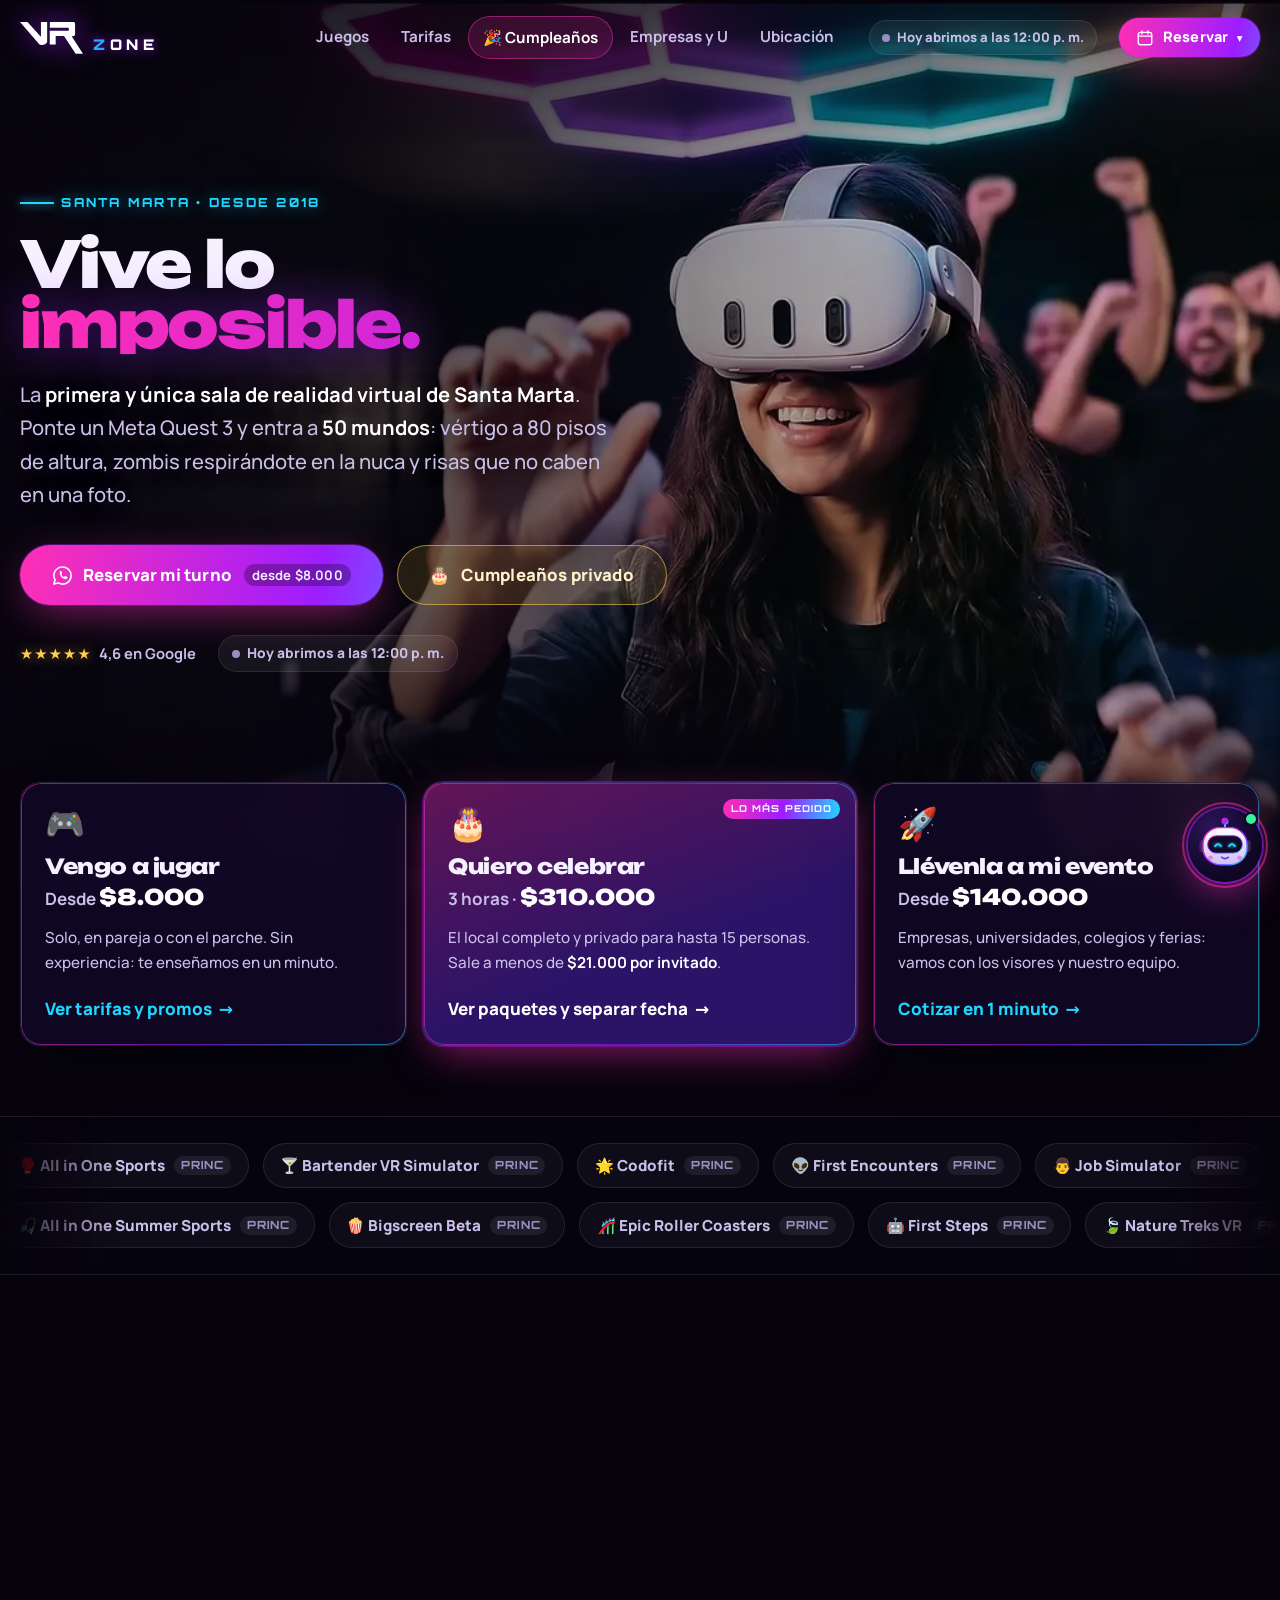
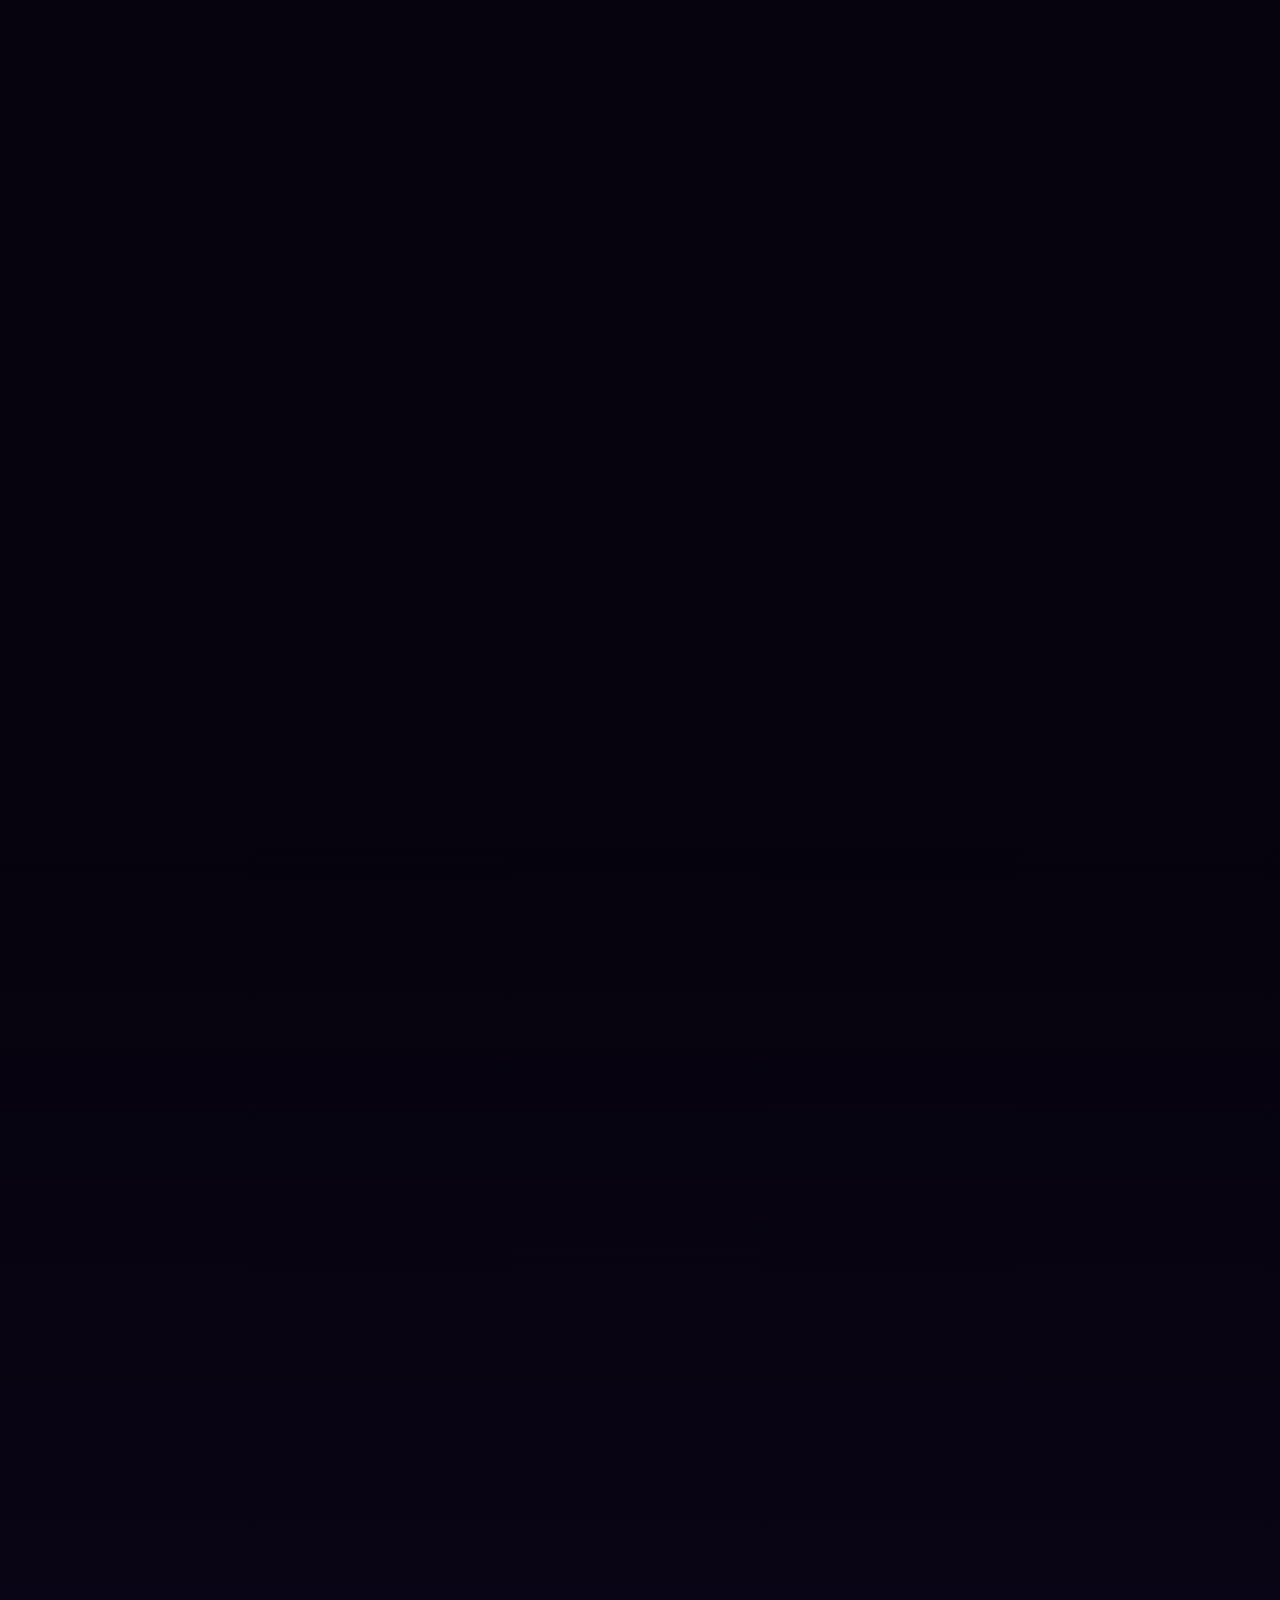
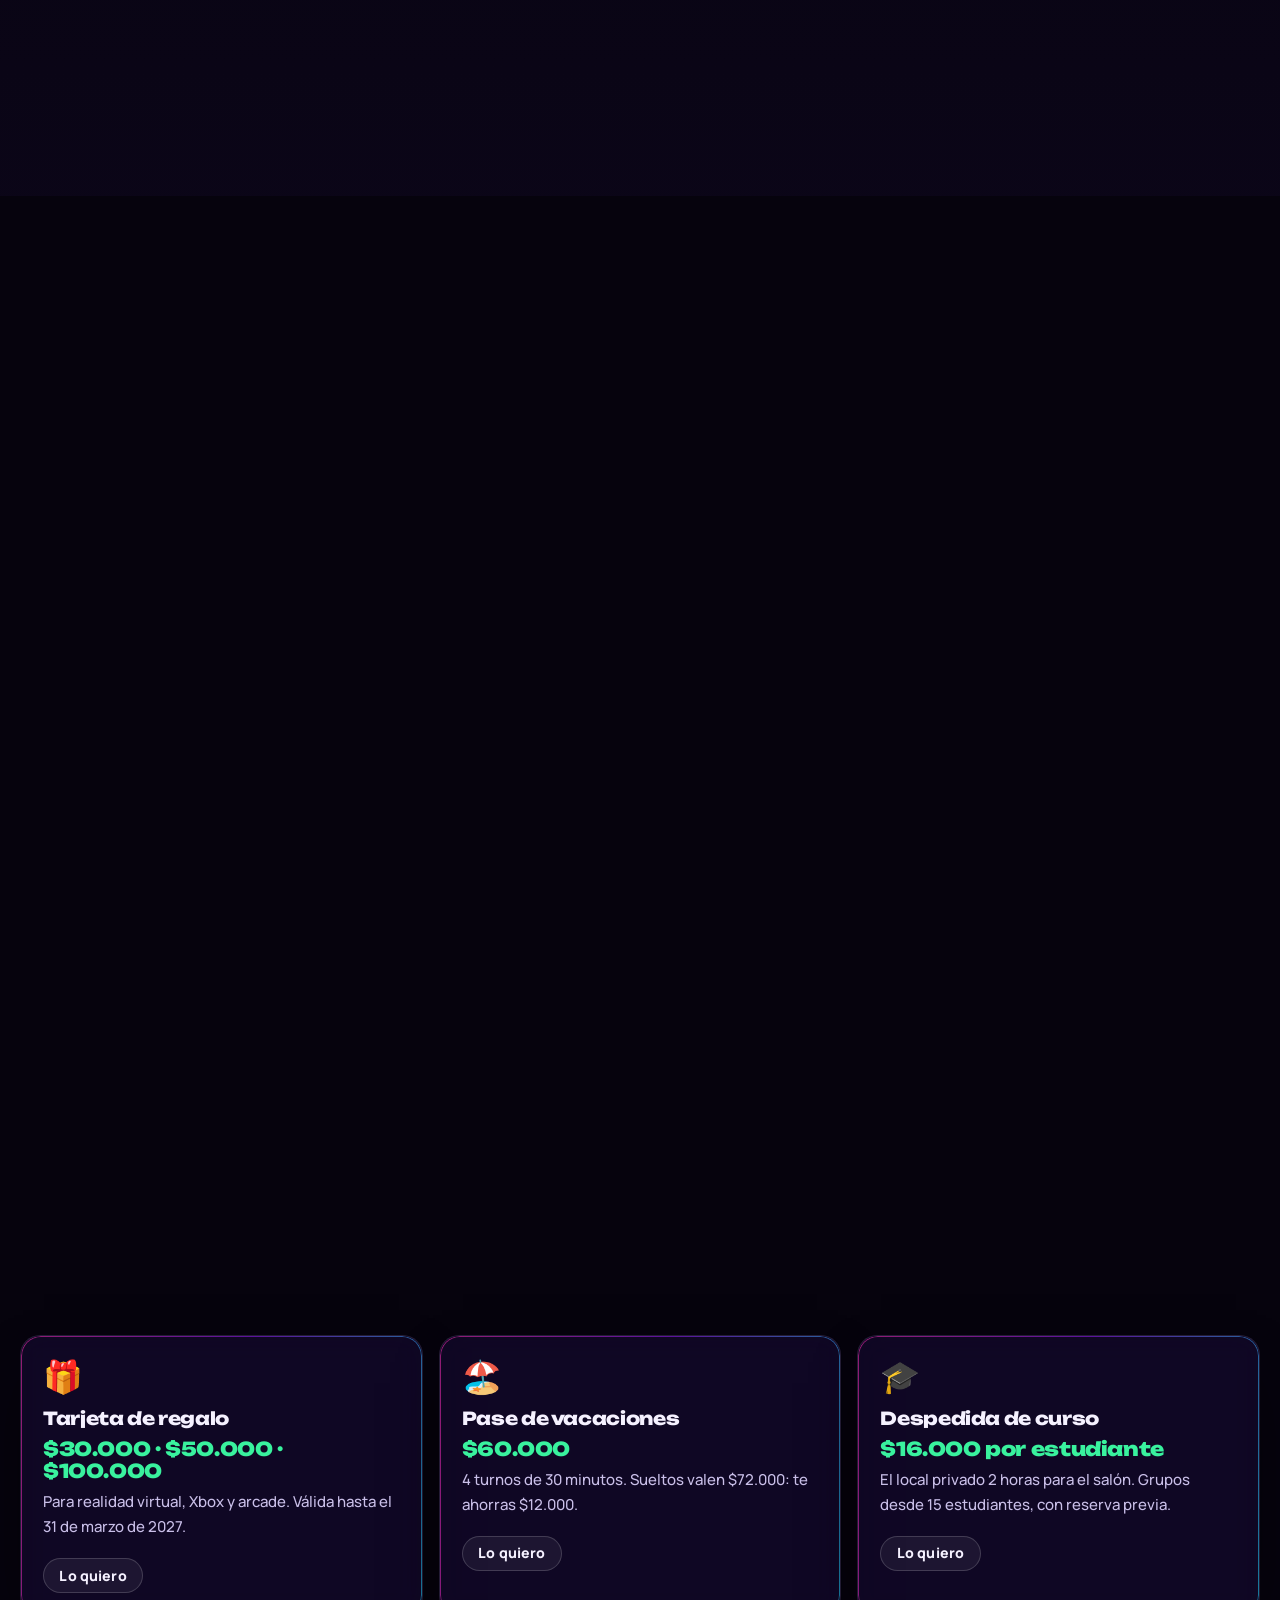
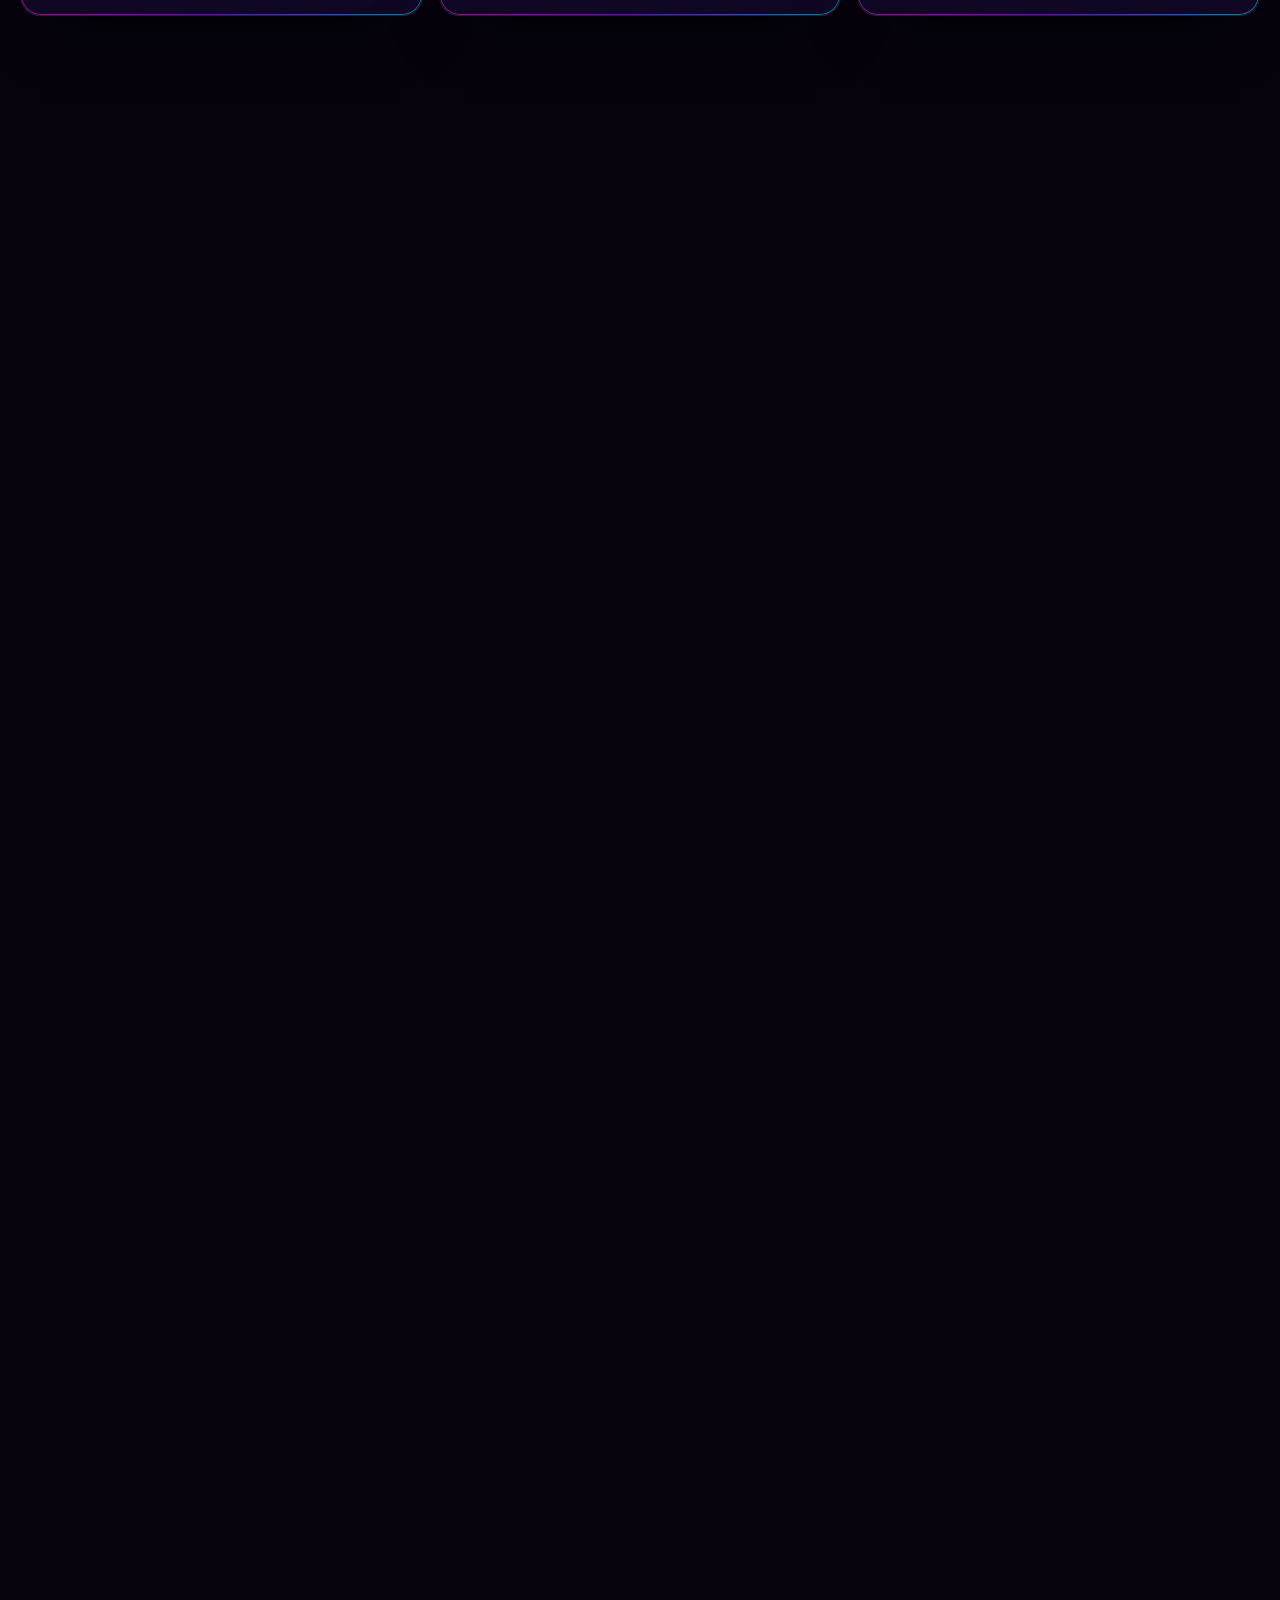
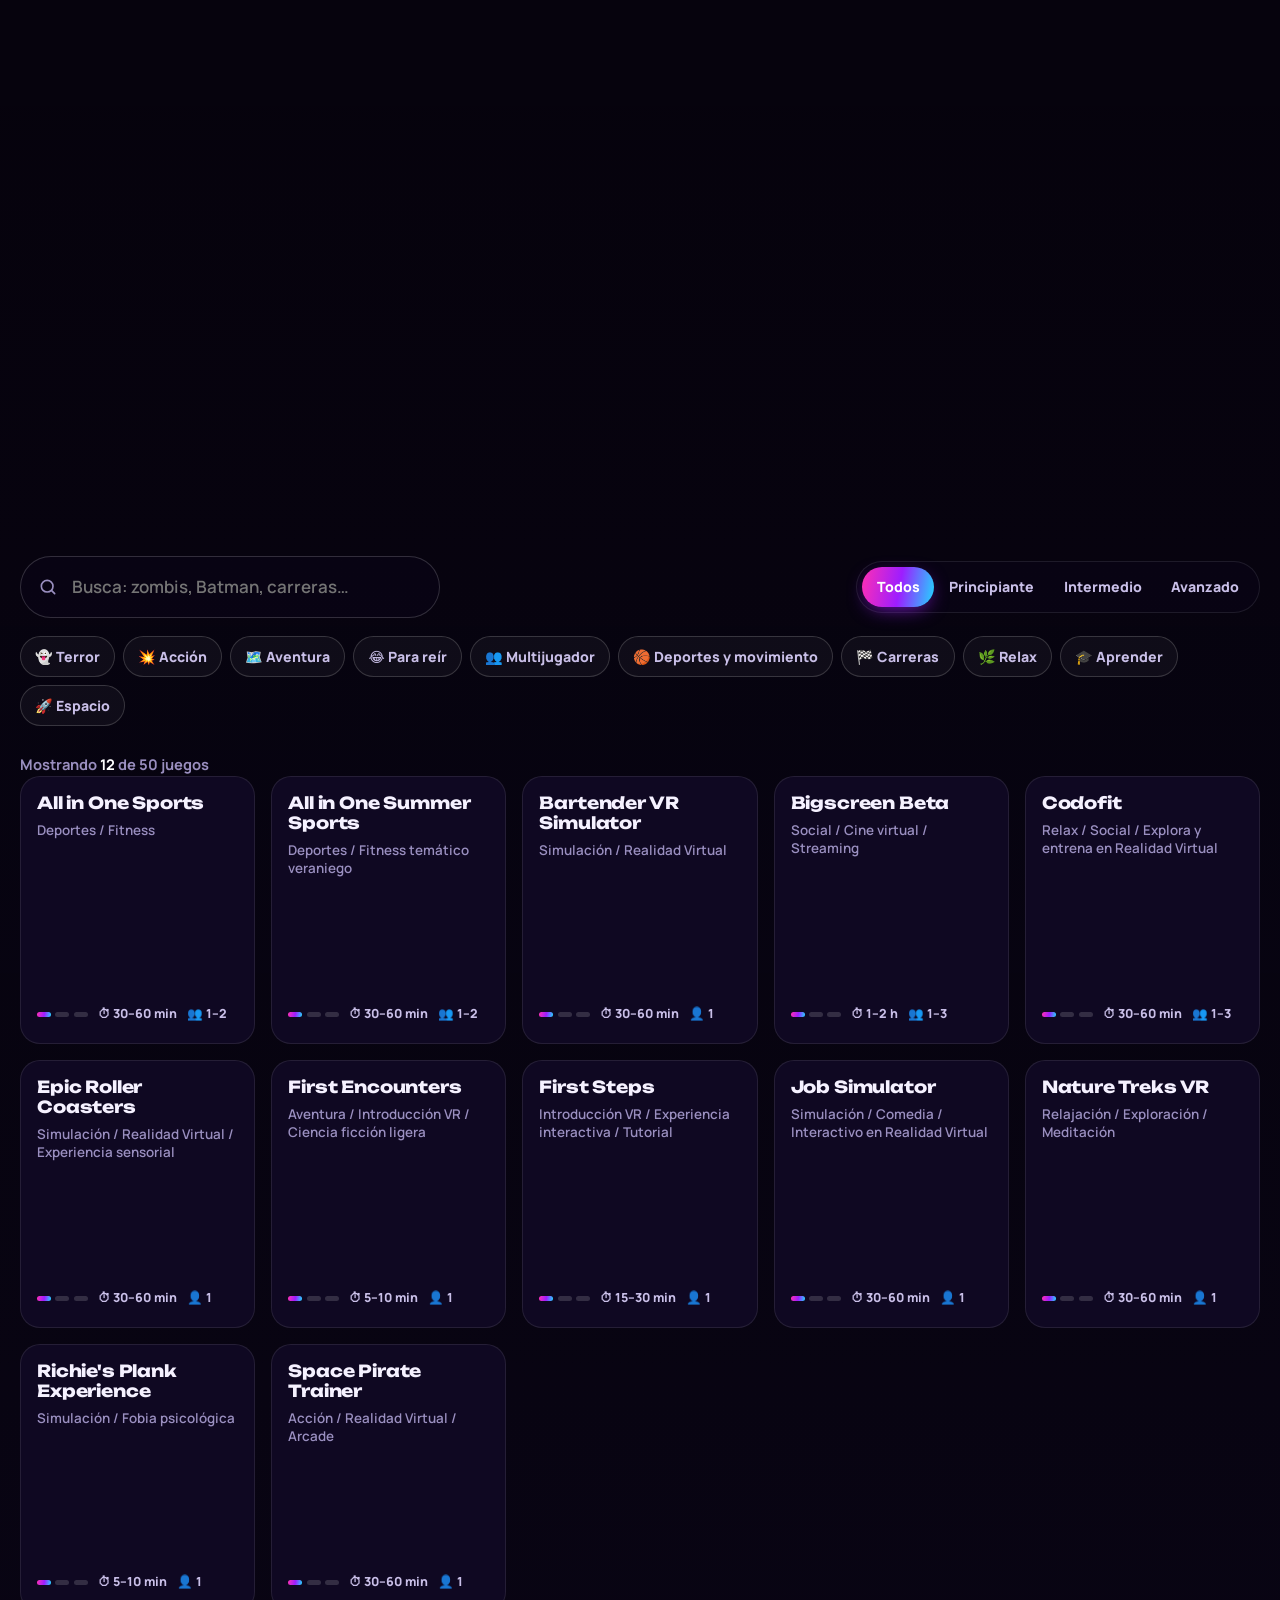
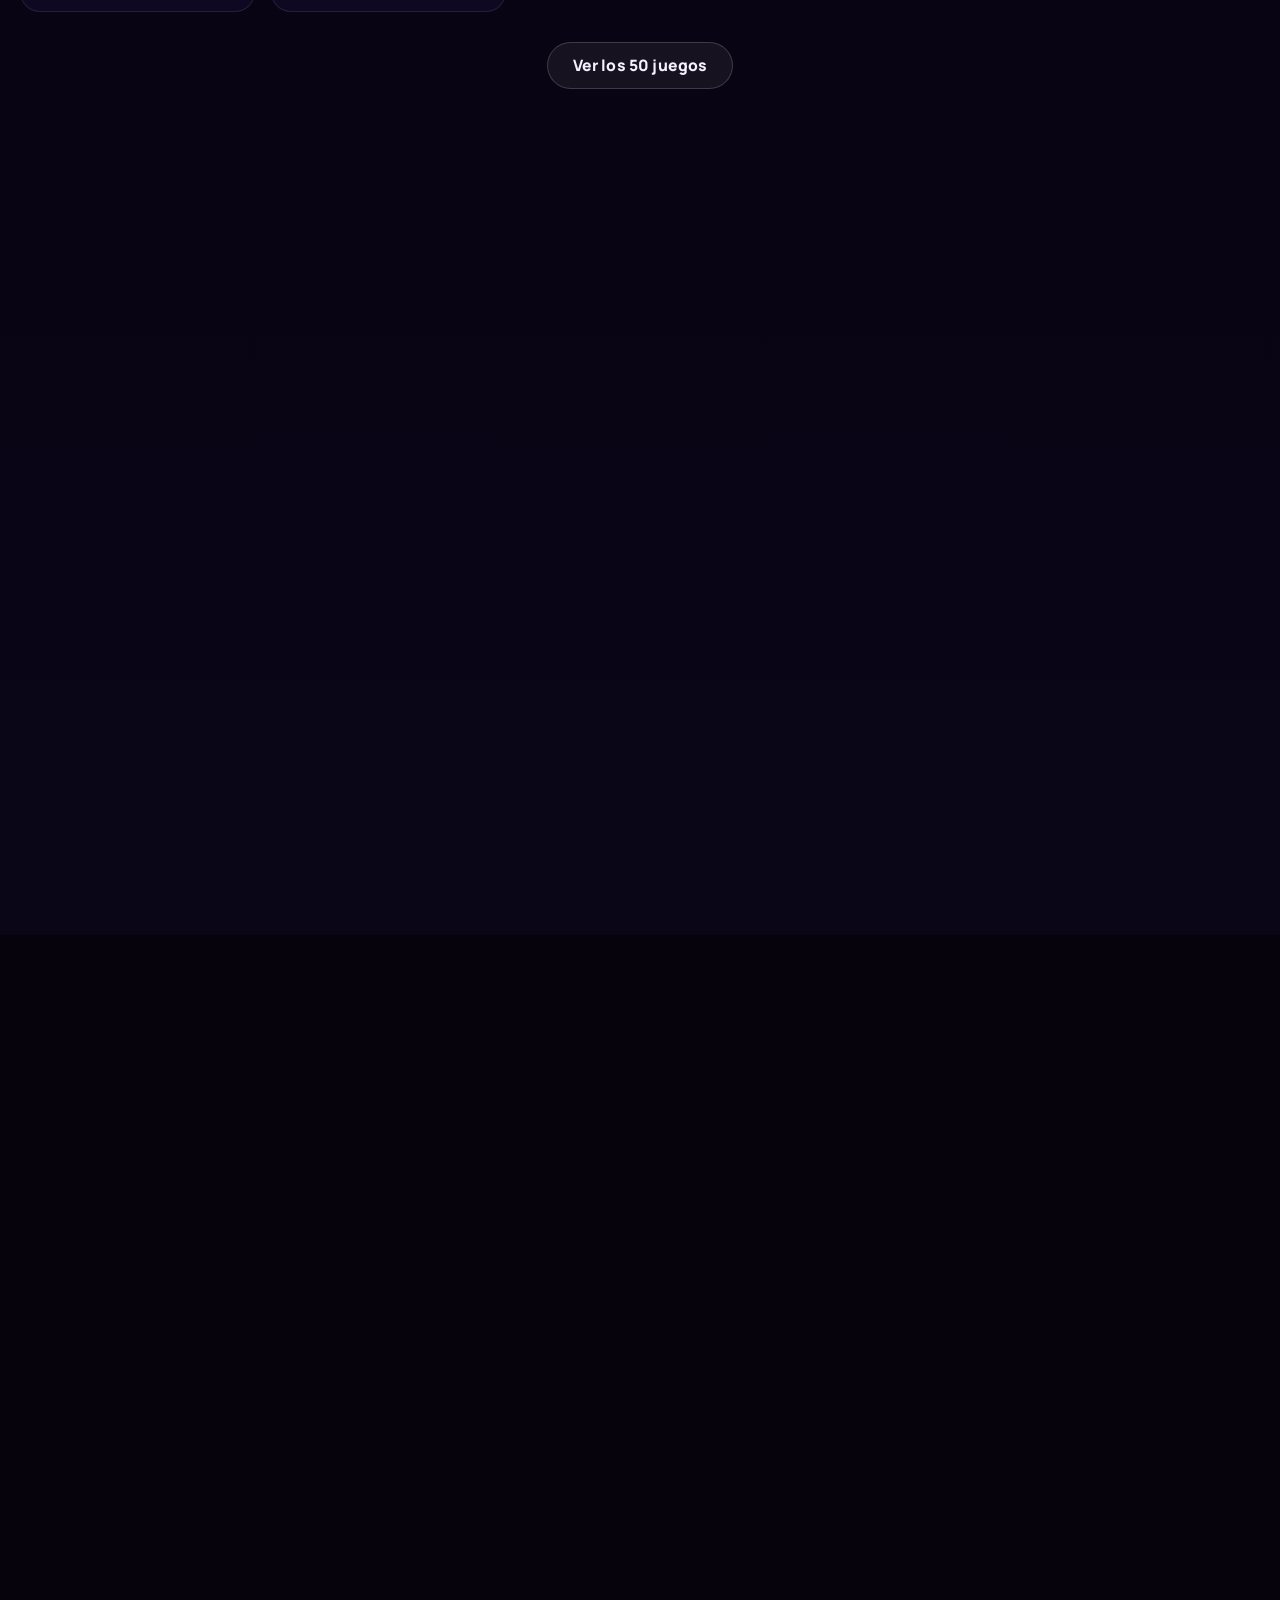
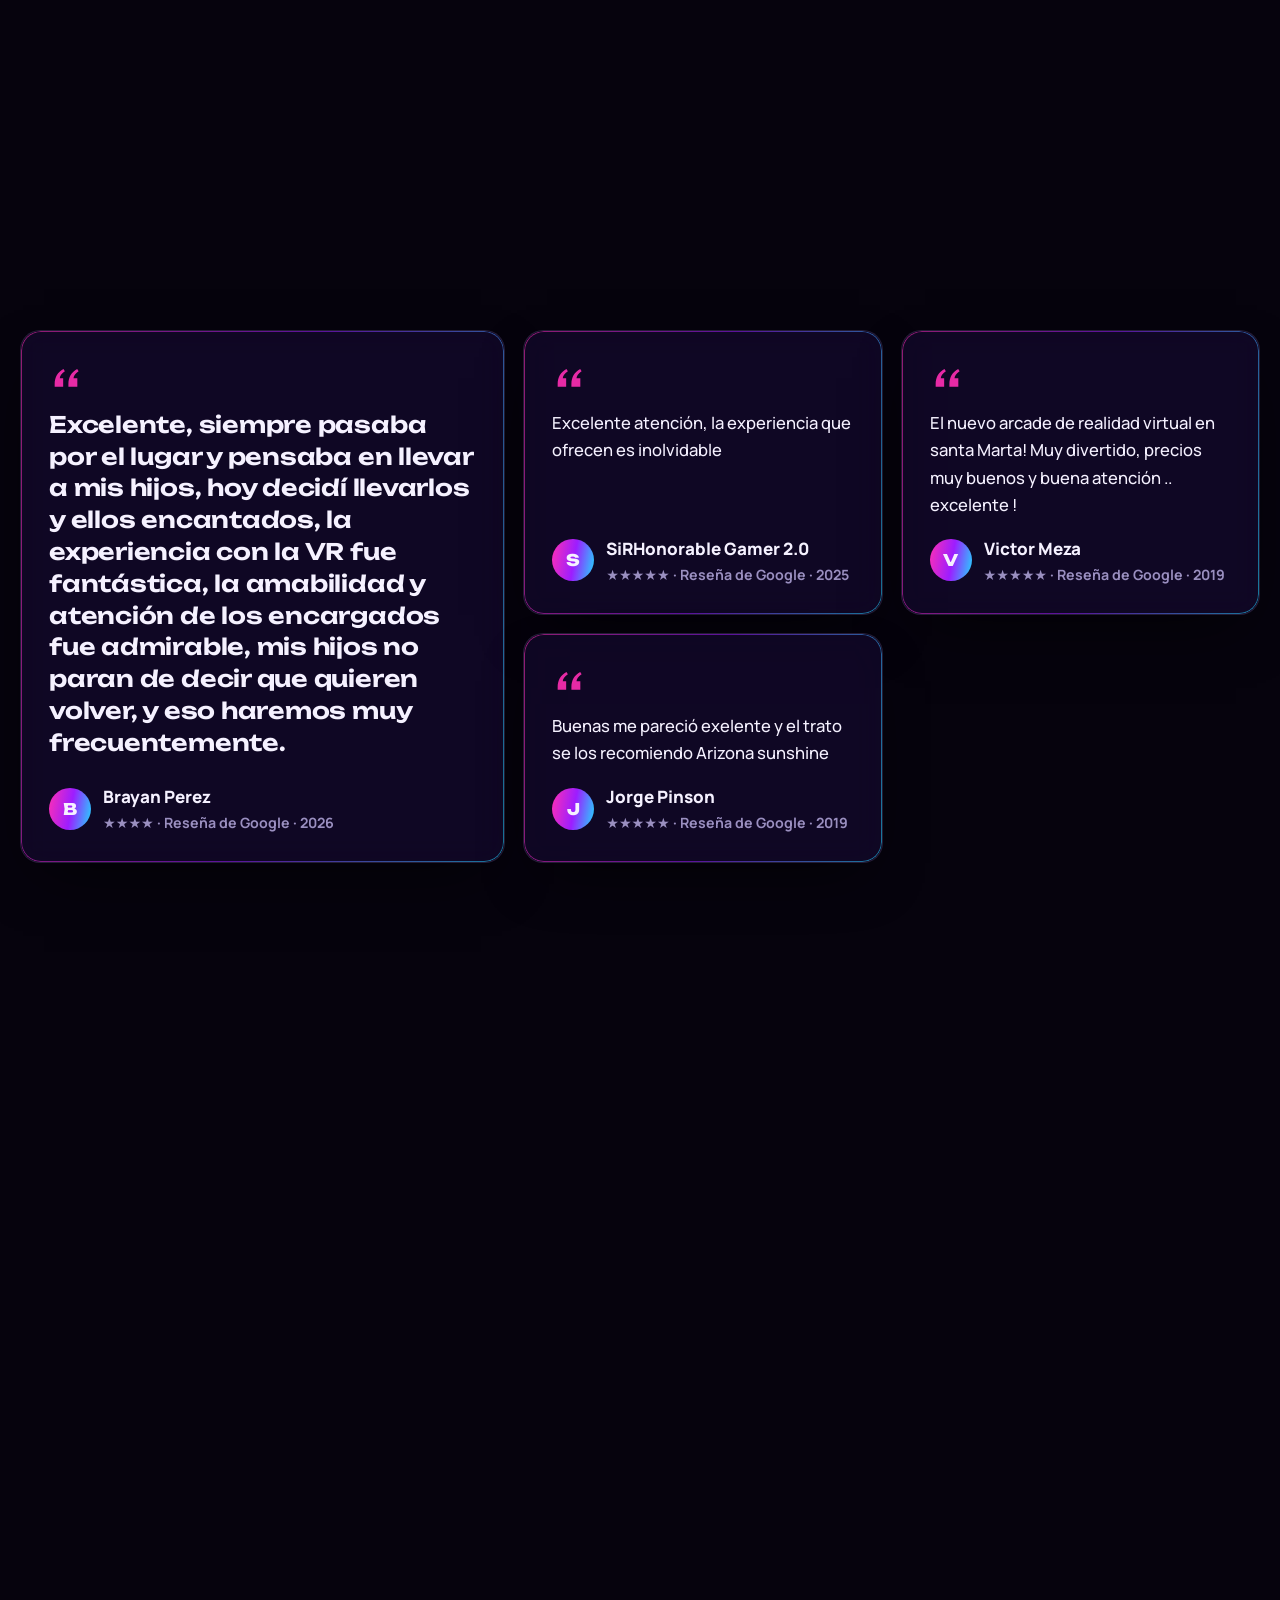
==== commit fe2f41f2: "Google: 12 opiniones (Google retiró dos) y sin la reseña que ya no aparece Co-Authored-By: Claude Op" ====
--- a/index.html
+++ b/index.html
@@ -533,7 +533,7 @@
           </div>
           <div class="nota-google">
             <span class="num" data-google-nota>4,6</span>
-            <div><span class="estrellas" aria-hidden="true">★★★★½</span><small><span data-google-opiniones>14</span> opiniones en Google</small></div>
+            <div><span class="estrellas" aria-hidden="true">★★★★½</span><small><span data-google-opiniones>12</span> opiniones en Google</small></div>
           </div>
         </div>
         <div class="resenas" id="lista-resenas"></div>
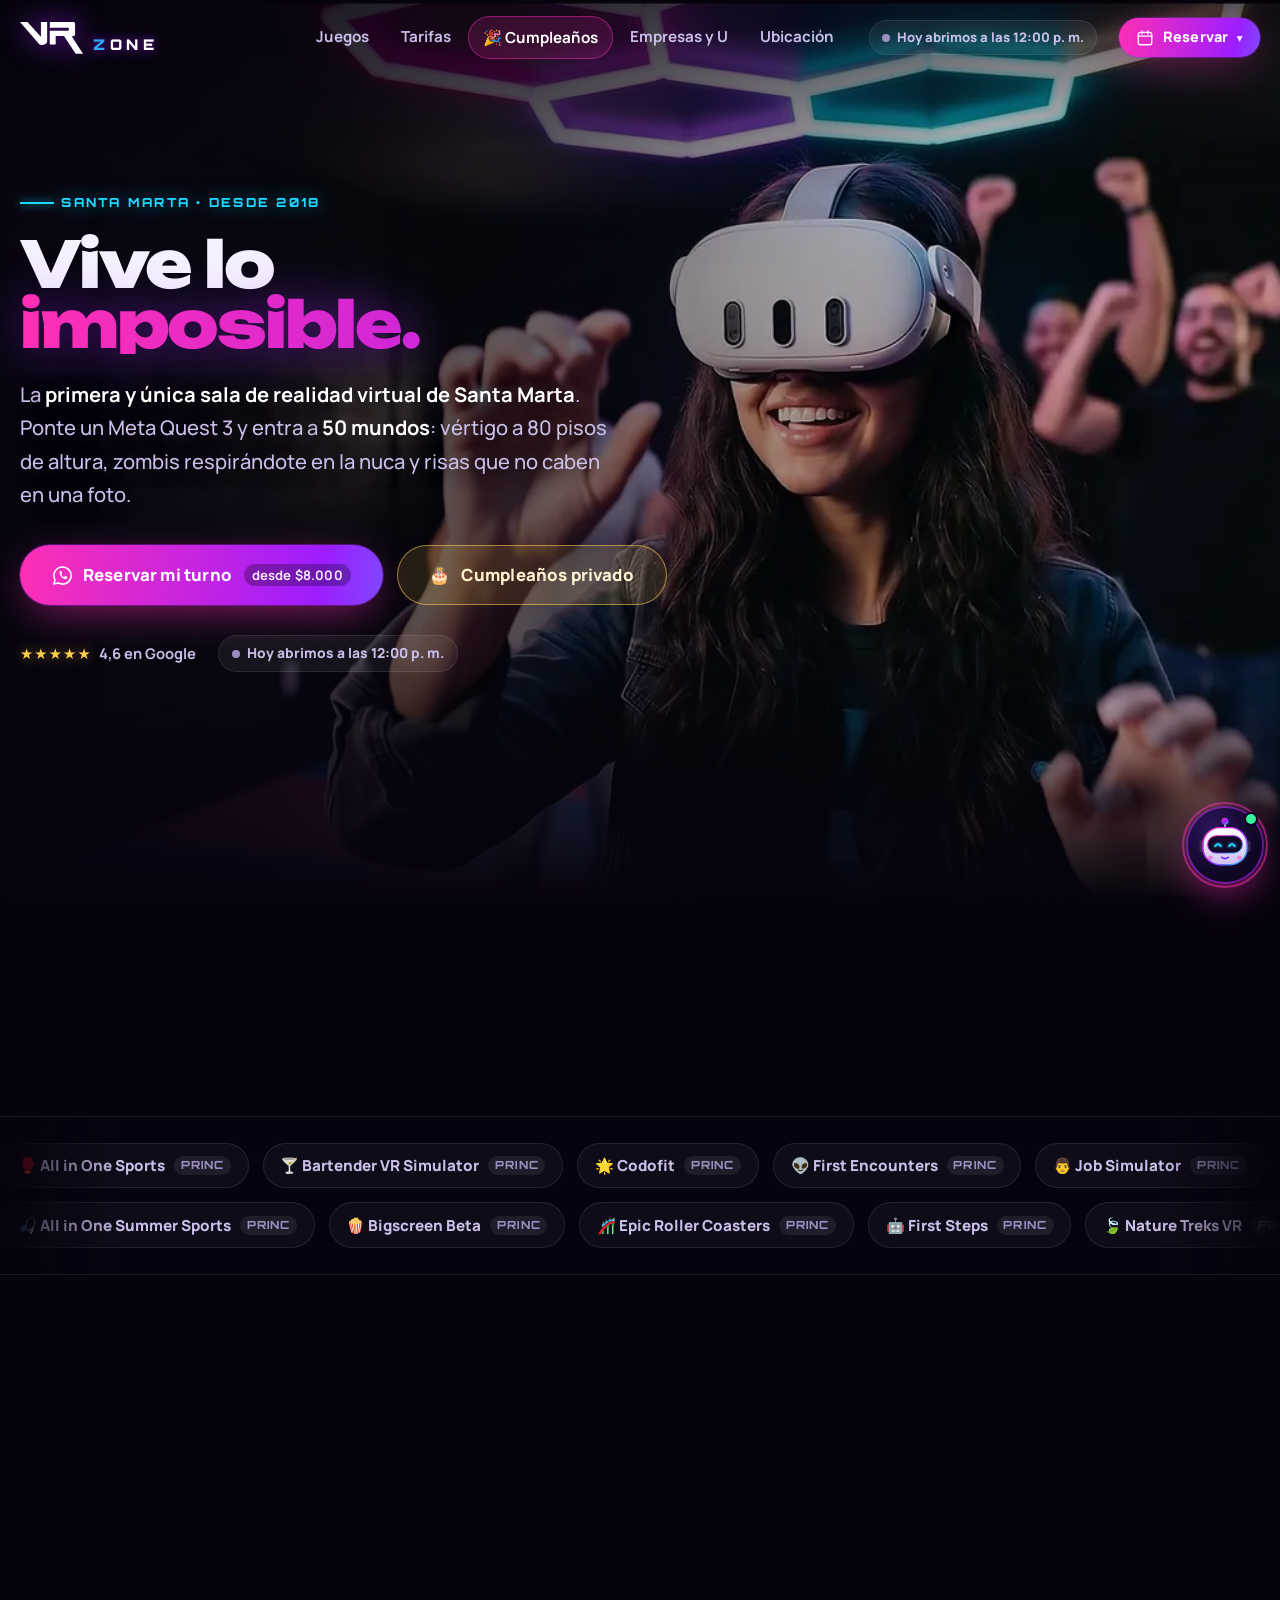
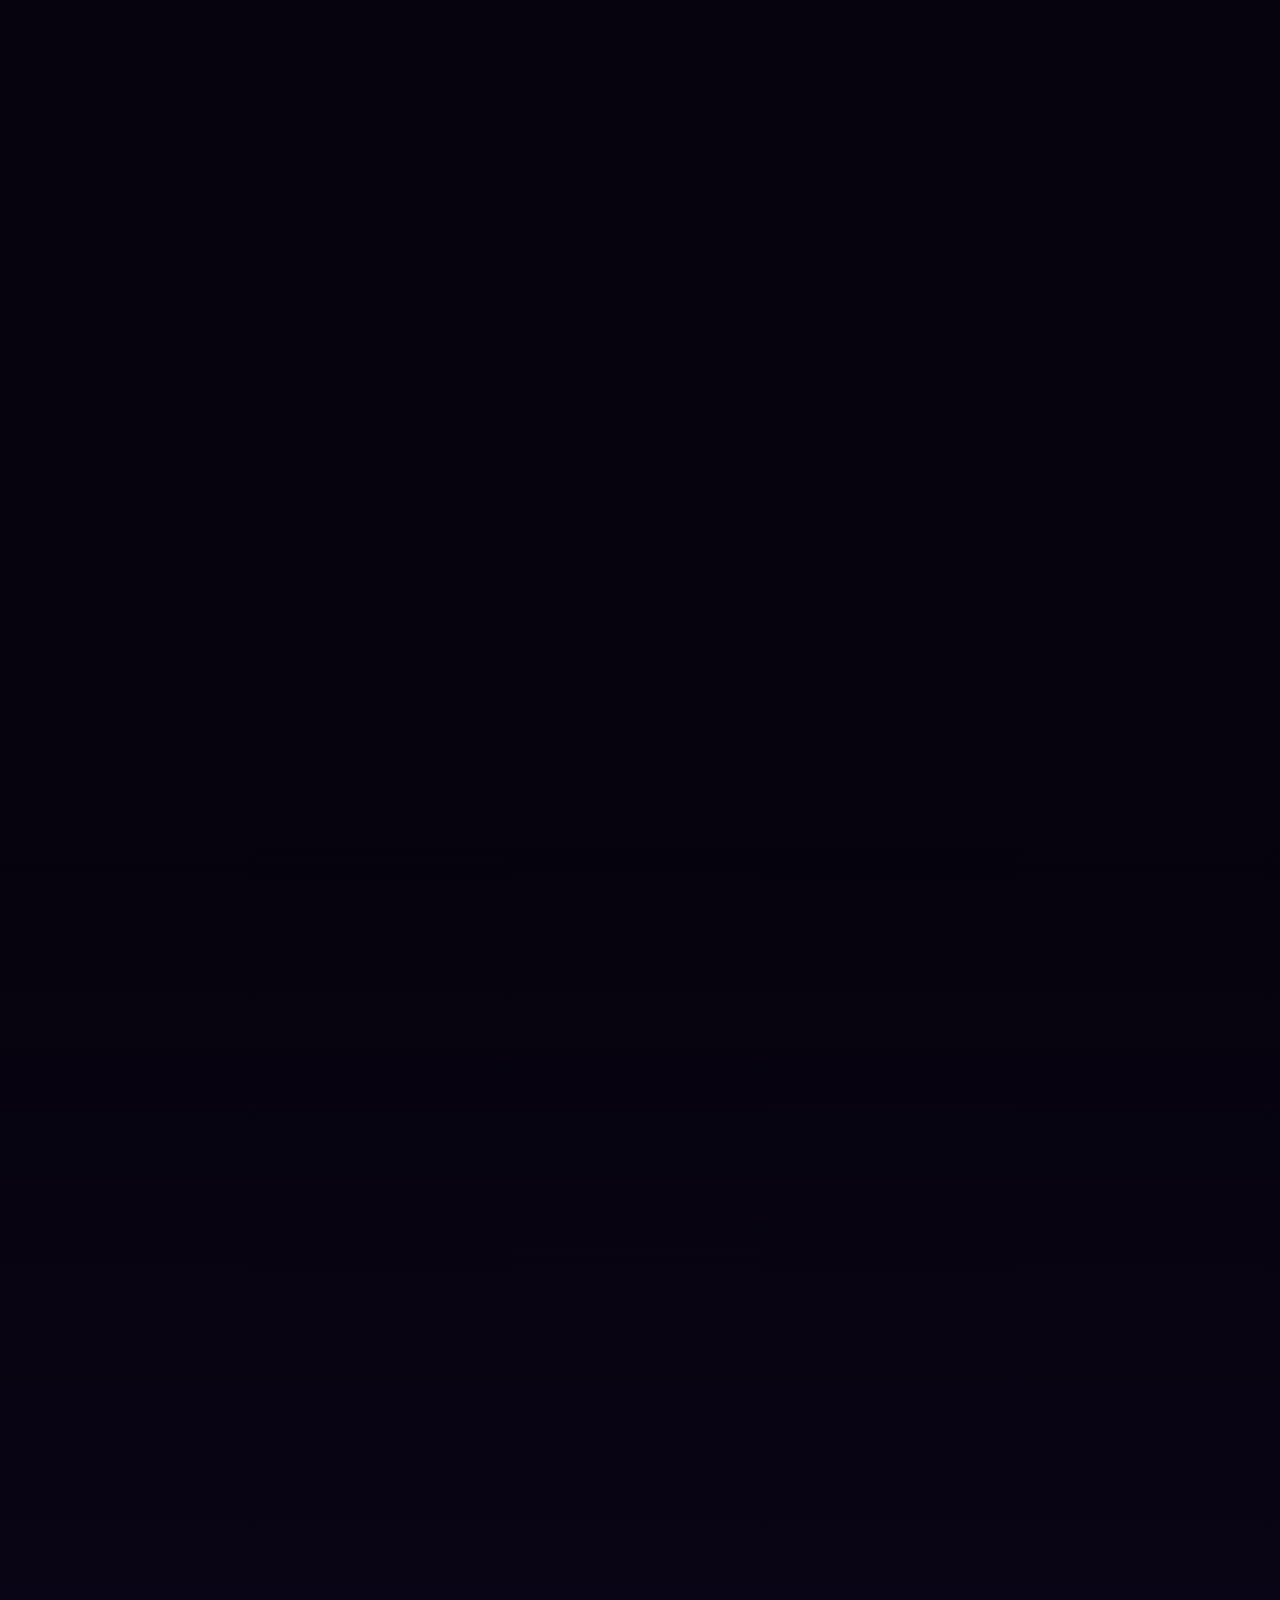
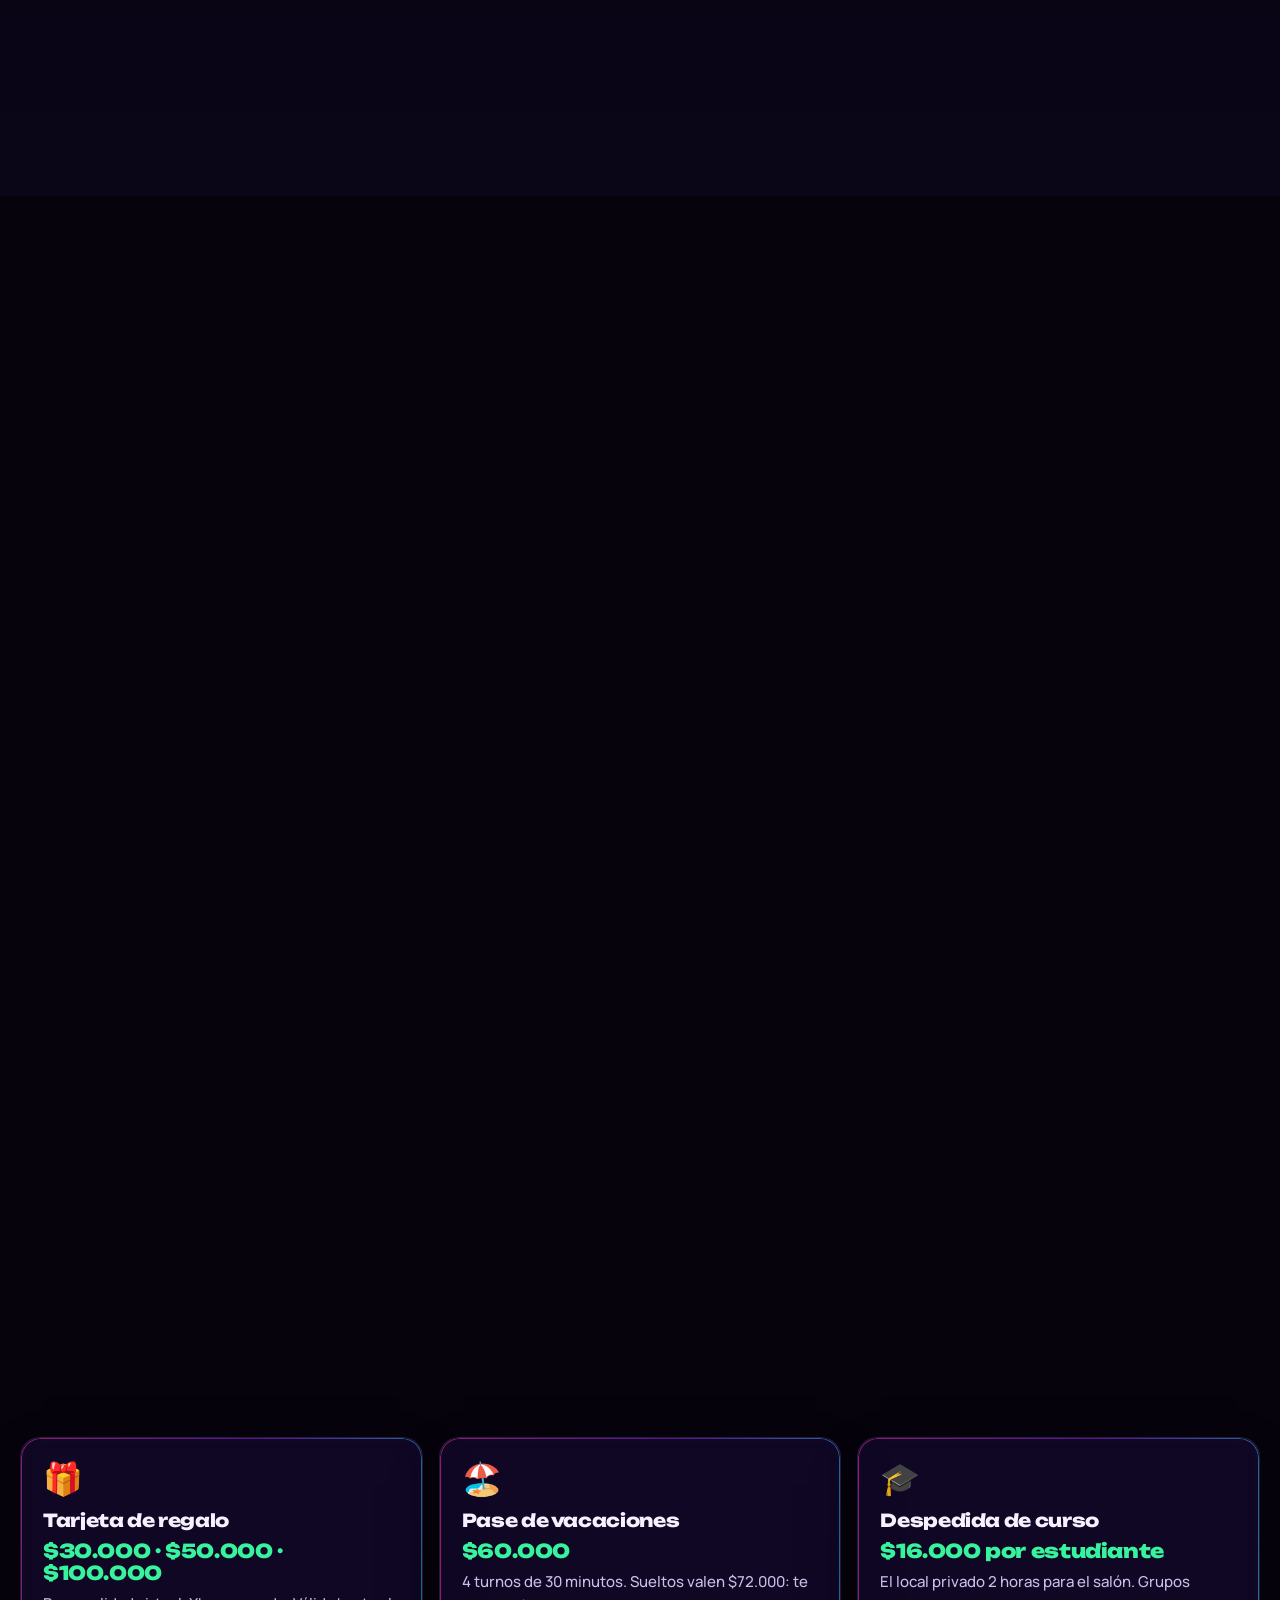
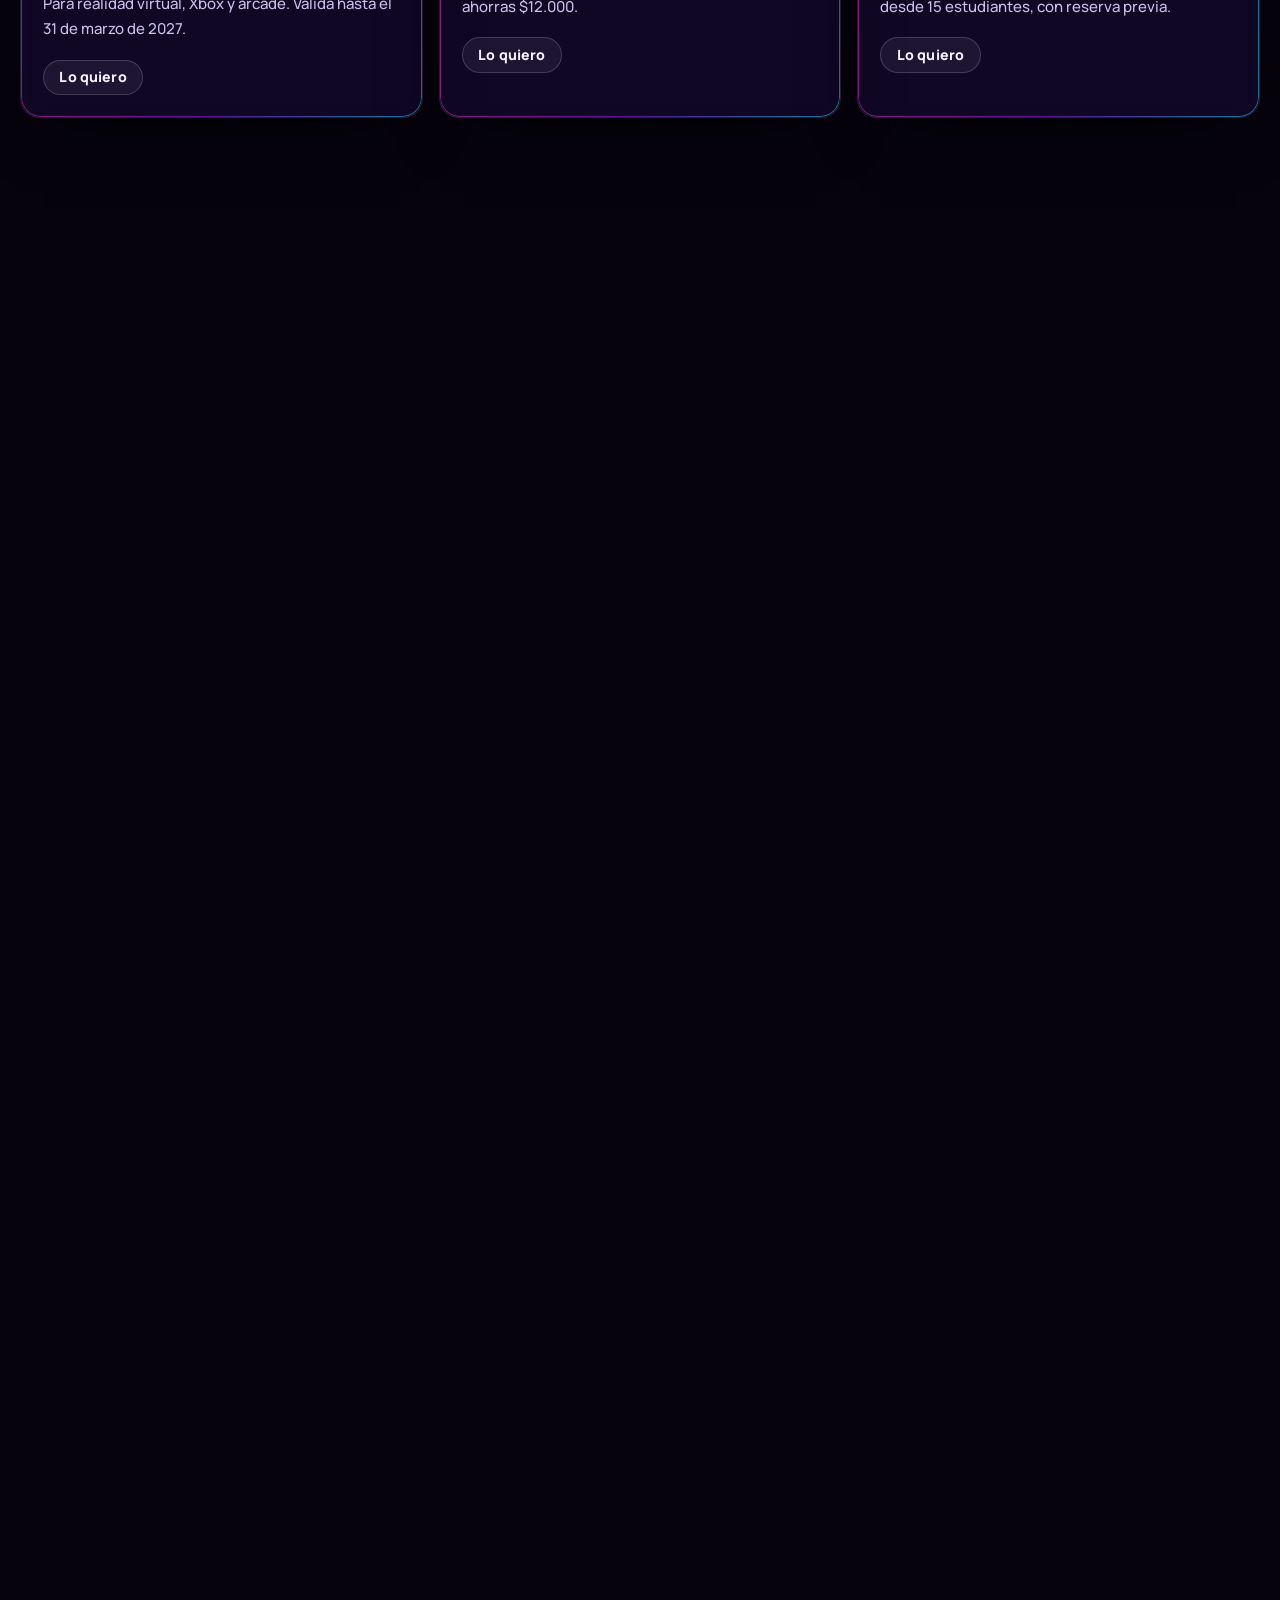
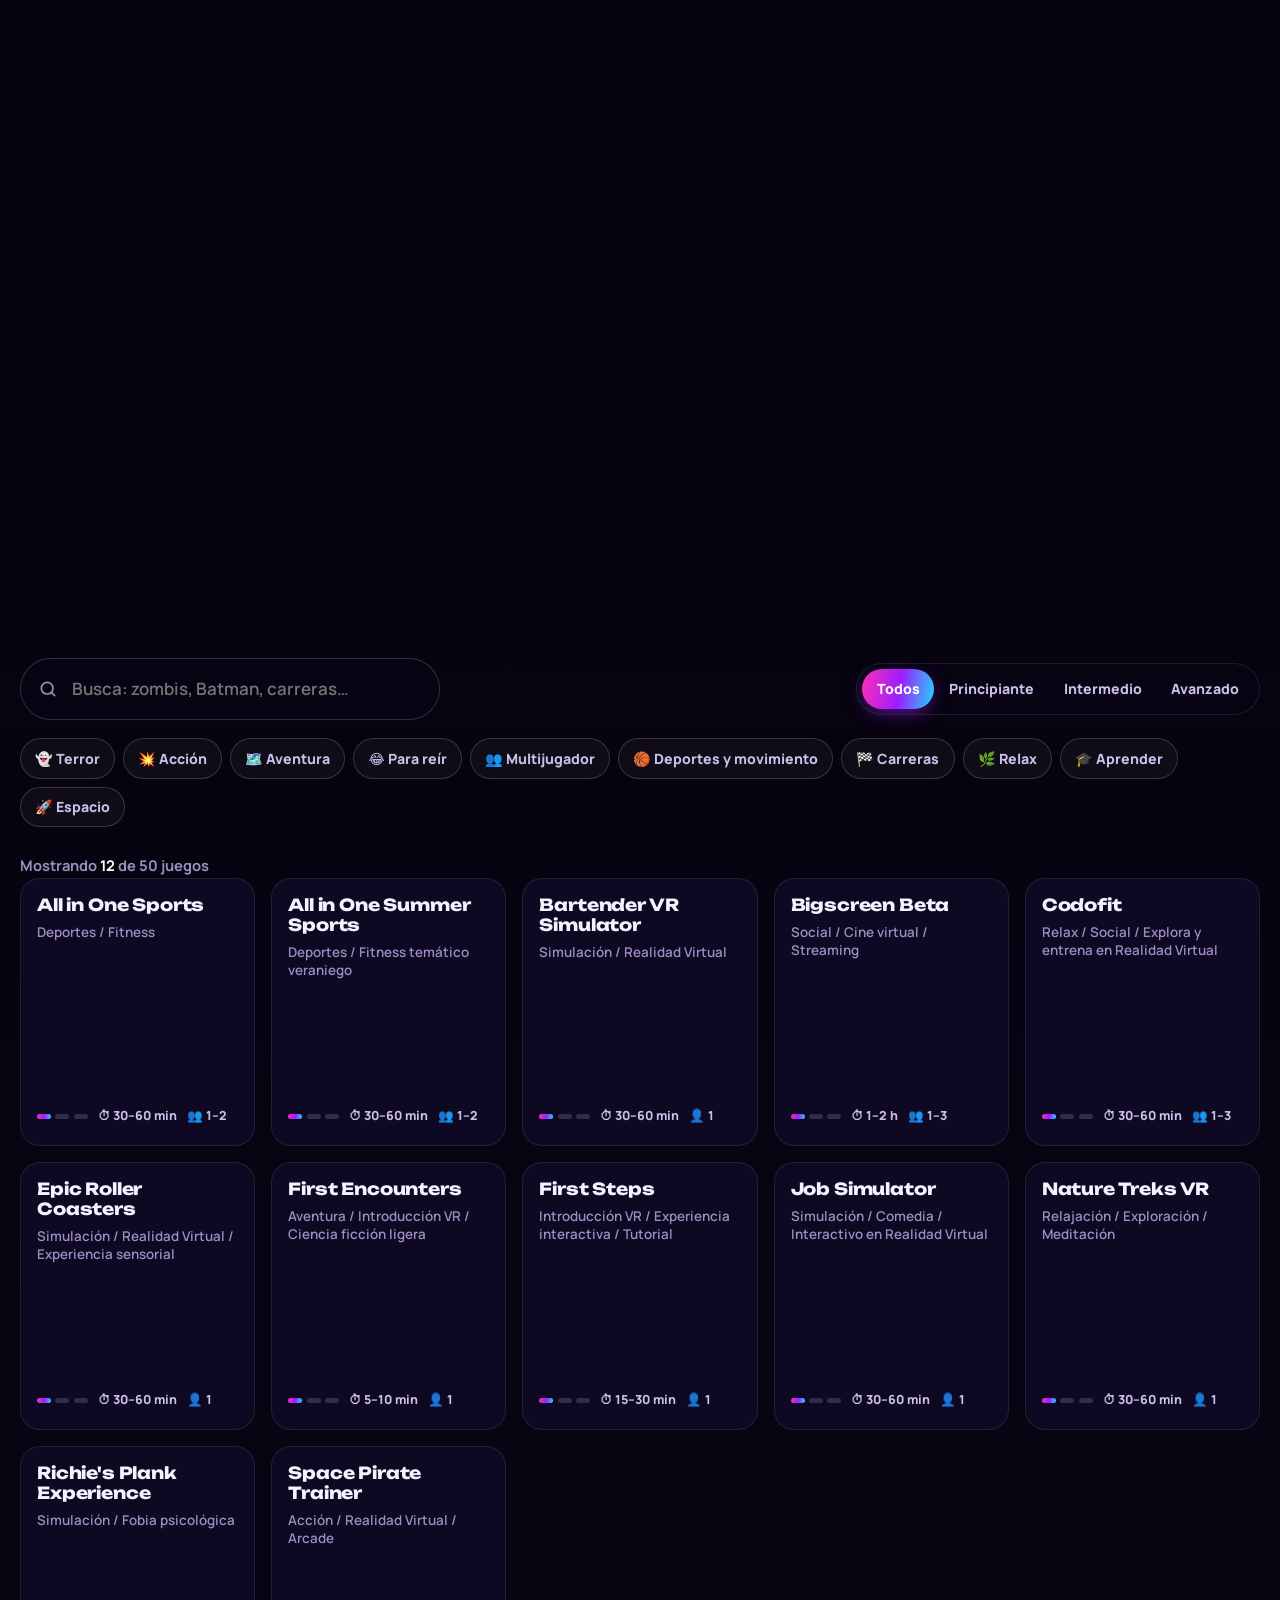
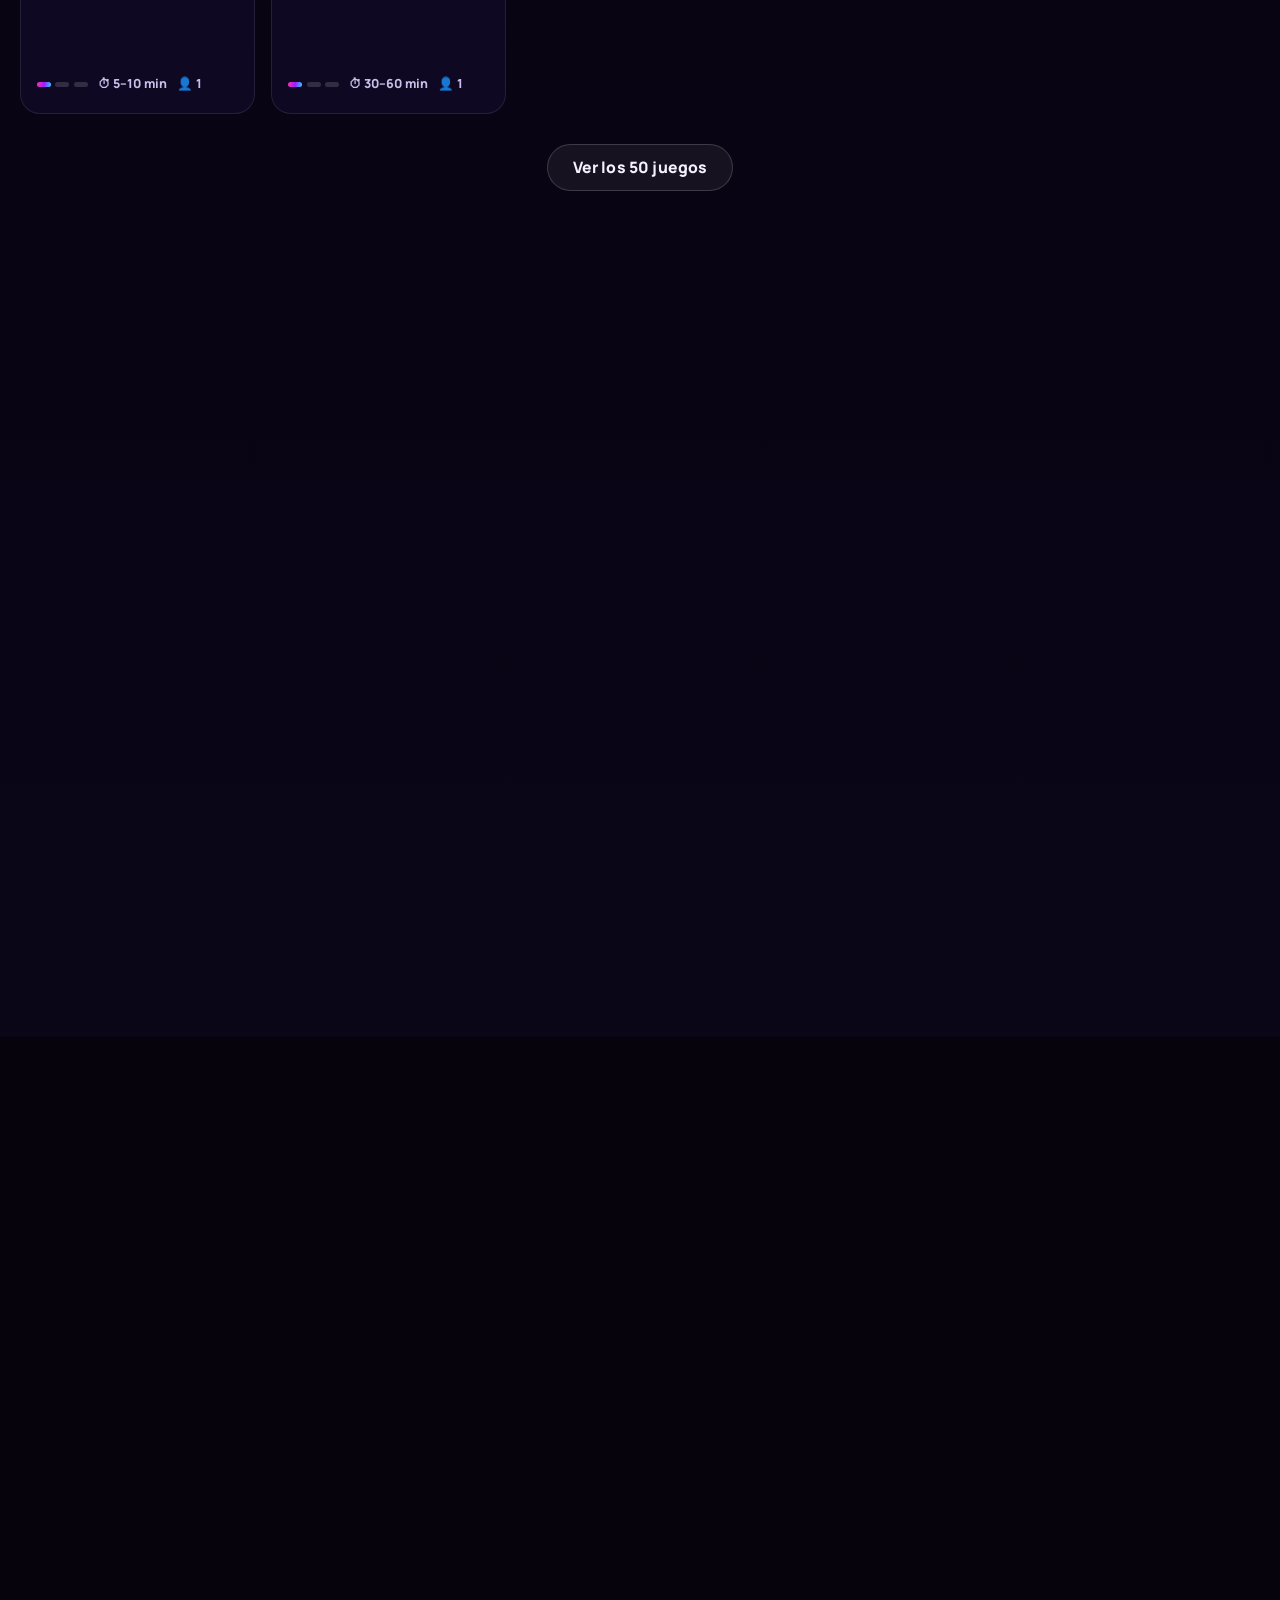
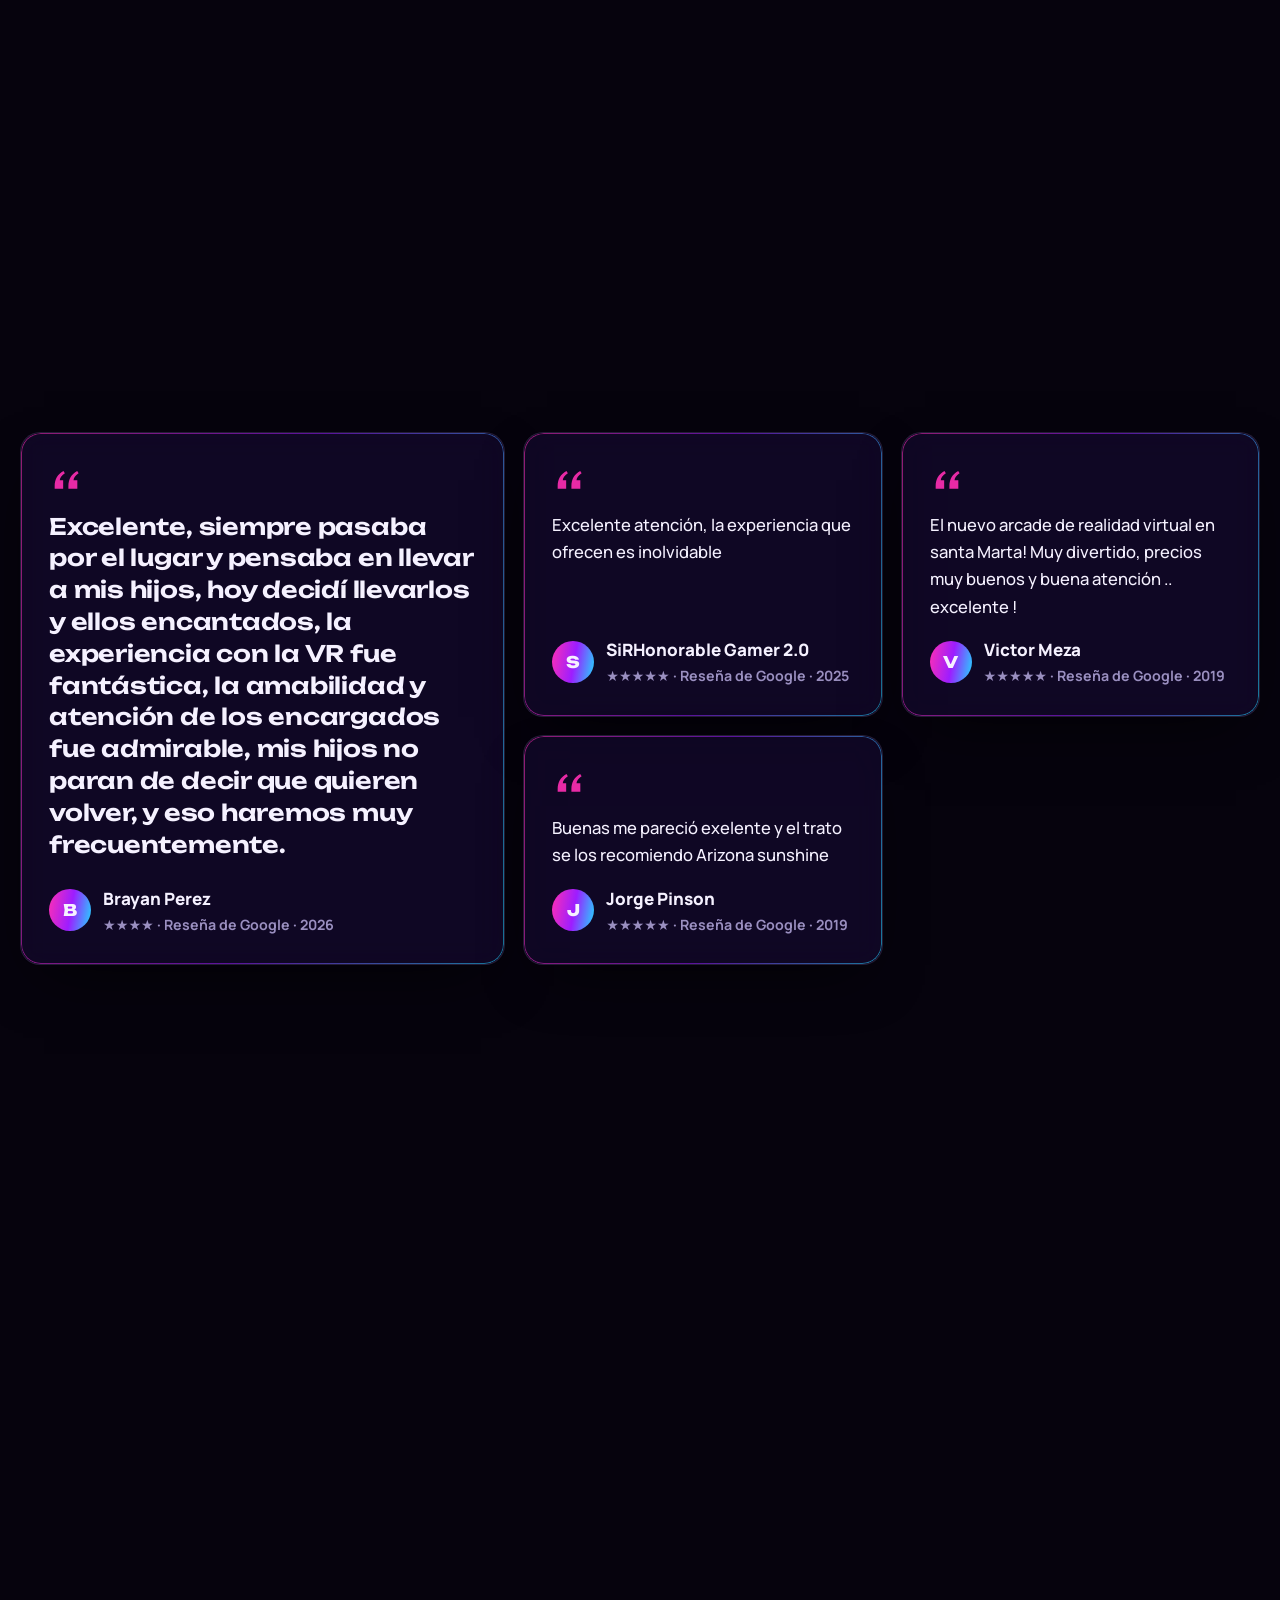
==== commit 35c51b9b: "GTA VI: precio en tarifas (solo +18) y respuesta de Zeta - Inicio: franja destacada «GTA VI · ¡ya ll" ====
--- a/index.html
+++ b/index.html
@@ -332,6 +332,7 @@
           <article class="turno turno--top vidrio borde-neon revelar"><span class="cinta-tarifa">Mejor precio</span><span class="turno-t">1 hora</span><span class="turno-p">$30.000</span><span class="turno-d">Sin afán · $500 el minuto</span><p>Prueba varios mundos y vuelve al que más te gustó.</p></article>
         </div>
         <div class="extras revelar">
+          <div class="extra extra--ancho vidrio"><svg aria-hidden="true"><use href="#i-mando"/></svg><p><b>GTA VI · ¡ya llegó! 🔥</b><span>Solo +18 · 30 min <b>$7.000</b> · 1 hora <b>$12.000</b></span></p></div>
           <div class="extra vidrio"><svg aria-hidden="true"><use href="#i-mando"/></svg><p><b>Xbox Series S</b><span>2 controles · 30 min <b>$5.000</b> · 1 hora <b>$8.000</b></span></p></div>
           <div class="extra vidrio"><svg aria-hidden="true"><use href="#i-arcade"/></svg><p><b>Arcade clásica</b><span>1 crédito <b>$2.000</b> · 3 créditos <b>$5.000</b></span></p></div>
         </div>
--- a/assets/css/ronda3.css
+++ b/assets/css/ronda3.css
@@ -51,7 +51,7 @@
 /* ---------- Videos reales ---------- */
 .reales { display: grid; grid-template-columns: repeat(4, 1fr); gap: 16px; }
 .real { position: relative; margin: 0; border-radius: var(--r); overflow: hidden; aspect-ratio: 9 / 16; background: #0b0518; border: 1px solid var(--borde-2); box-shadow: var(--sombra); isolation: isolate; }
-.real video { width: 100%; height: 100%; object-fit: cover; }
+.real video, .real > img { width: 100%; height: 100%; object-fit: cover; display: block; }
 .real::after { content: ''; position: absolute; inset: 0; pointer-events: none; background: linear-gradient(180deg, rgba(6, 3, 13, .1) 45%, rgba(6, 3, 13, .92)); }
 .real::before { content: 'REAL'; position: absolute; left: 12px; top: 12px; z-index: 2; font: 800 .6rem/1 var(--f-hud); letter-spacing: .16em; padding: .5em .7em .5em 1.7em; border-radius: 999px; background: rgba(6, 3, 13, .65); backdrop-filter: blur(6px);
   background-image: radial-gradient(circle at .85em 50%, #ff3b5c 0 .3em, transparent .34em); }
@@ -120,6 +120,8 @@
 .extra svg { width: 38px; height: 38px; flex: none; color: var(--cian); filter: drop-shadow(0 0 10px rgba(32, 216, 255, .6)); }
 .extra p { display: grid; gap: 2px; }
 .extra p > b { font: 780 1.08rem/1.2 var(--f-titulo); }
+.extra--ancho { grid-column: 1 / -1; border-color: rgba(255, 47, 180, .55); box-shadow: 0 0 26px rgba(255, 47, 180, .22); }
+.extra--ancho svg { color: var(--magenta, #ff2fb4); filter: drop-shadow(0 0 10px rgba(255, 47, 180, .6)); }
 .extra p span { color: var(--texto-2); font-size: .95rem; }
 .extra p span b { color: #fff; }
 .temporada { margin: 10px 0 46px; }
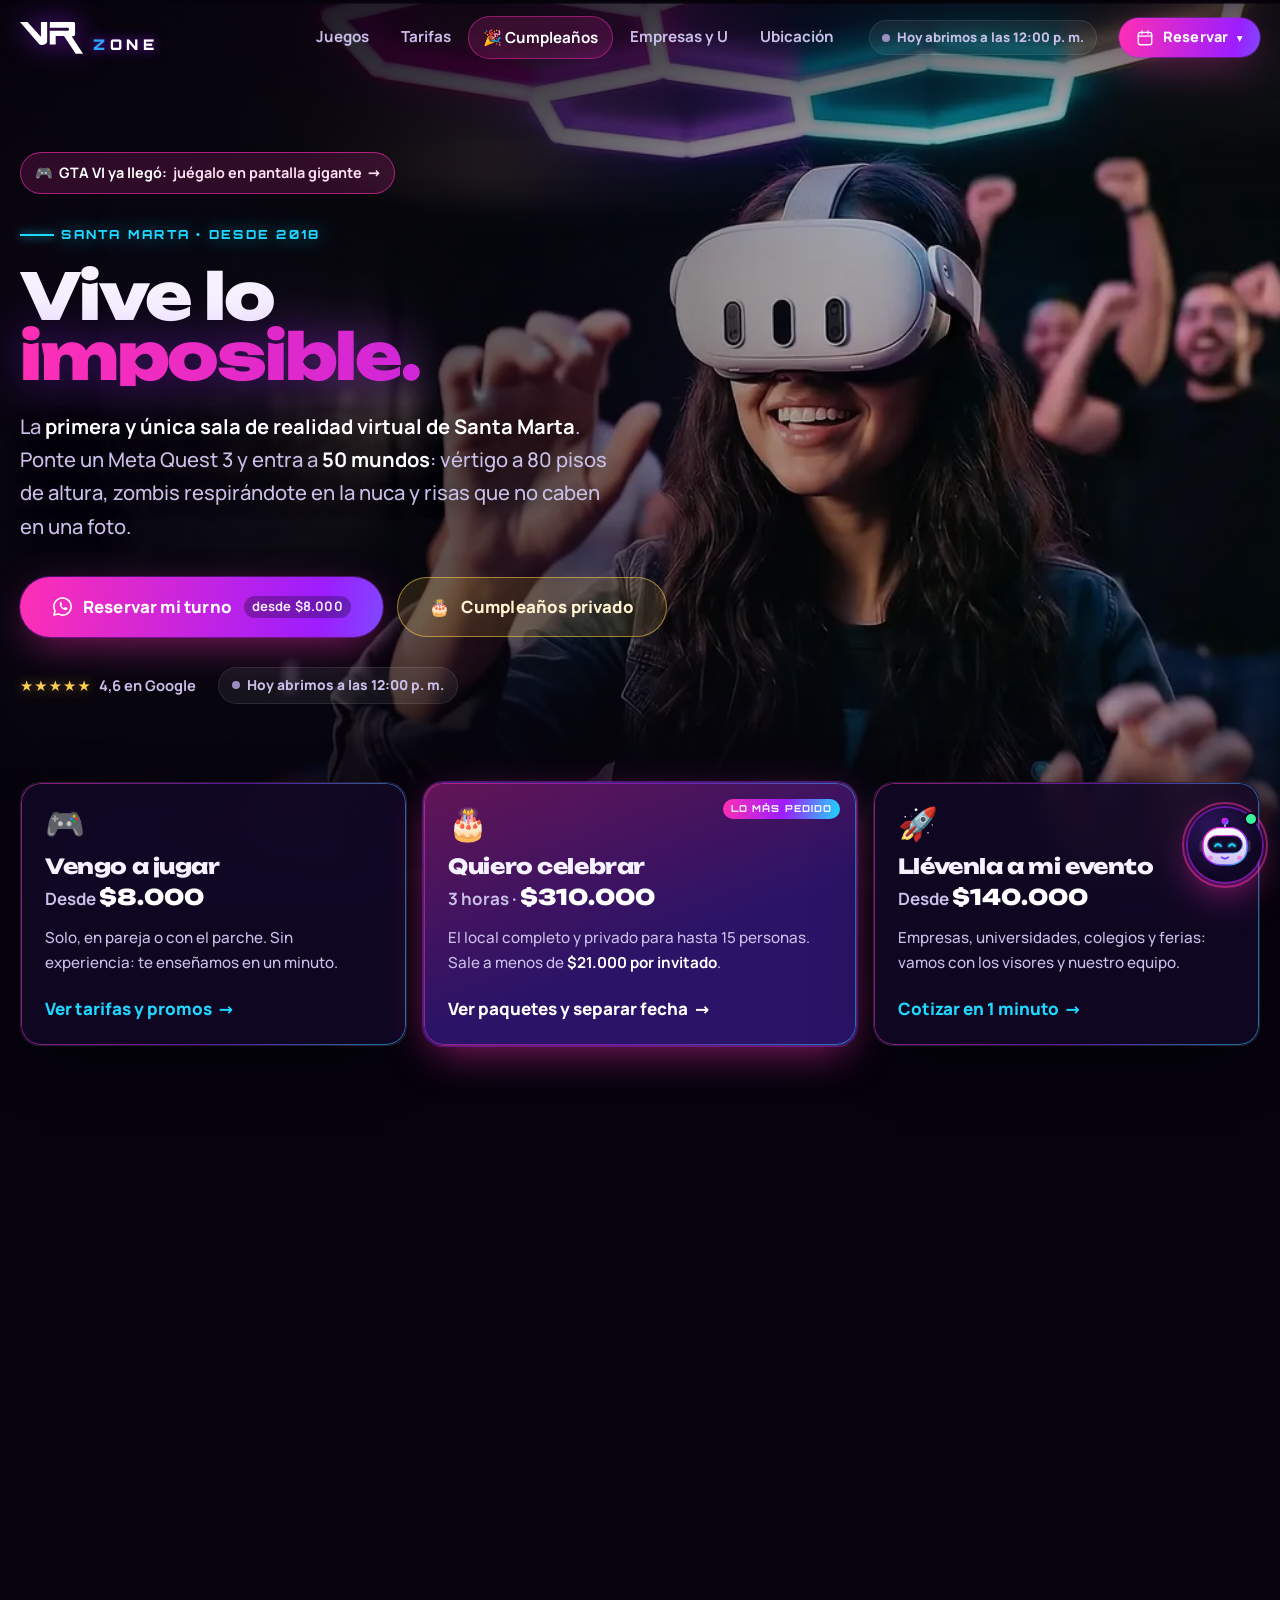
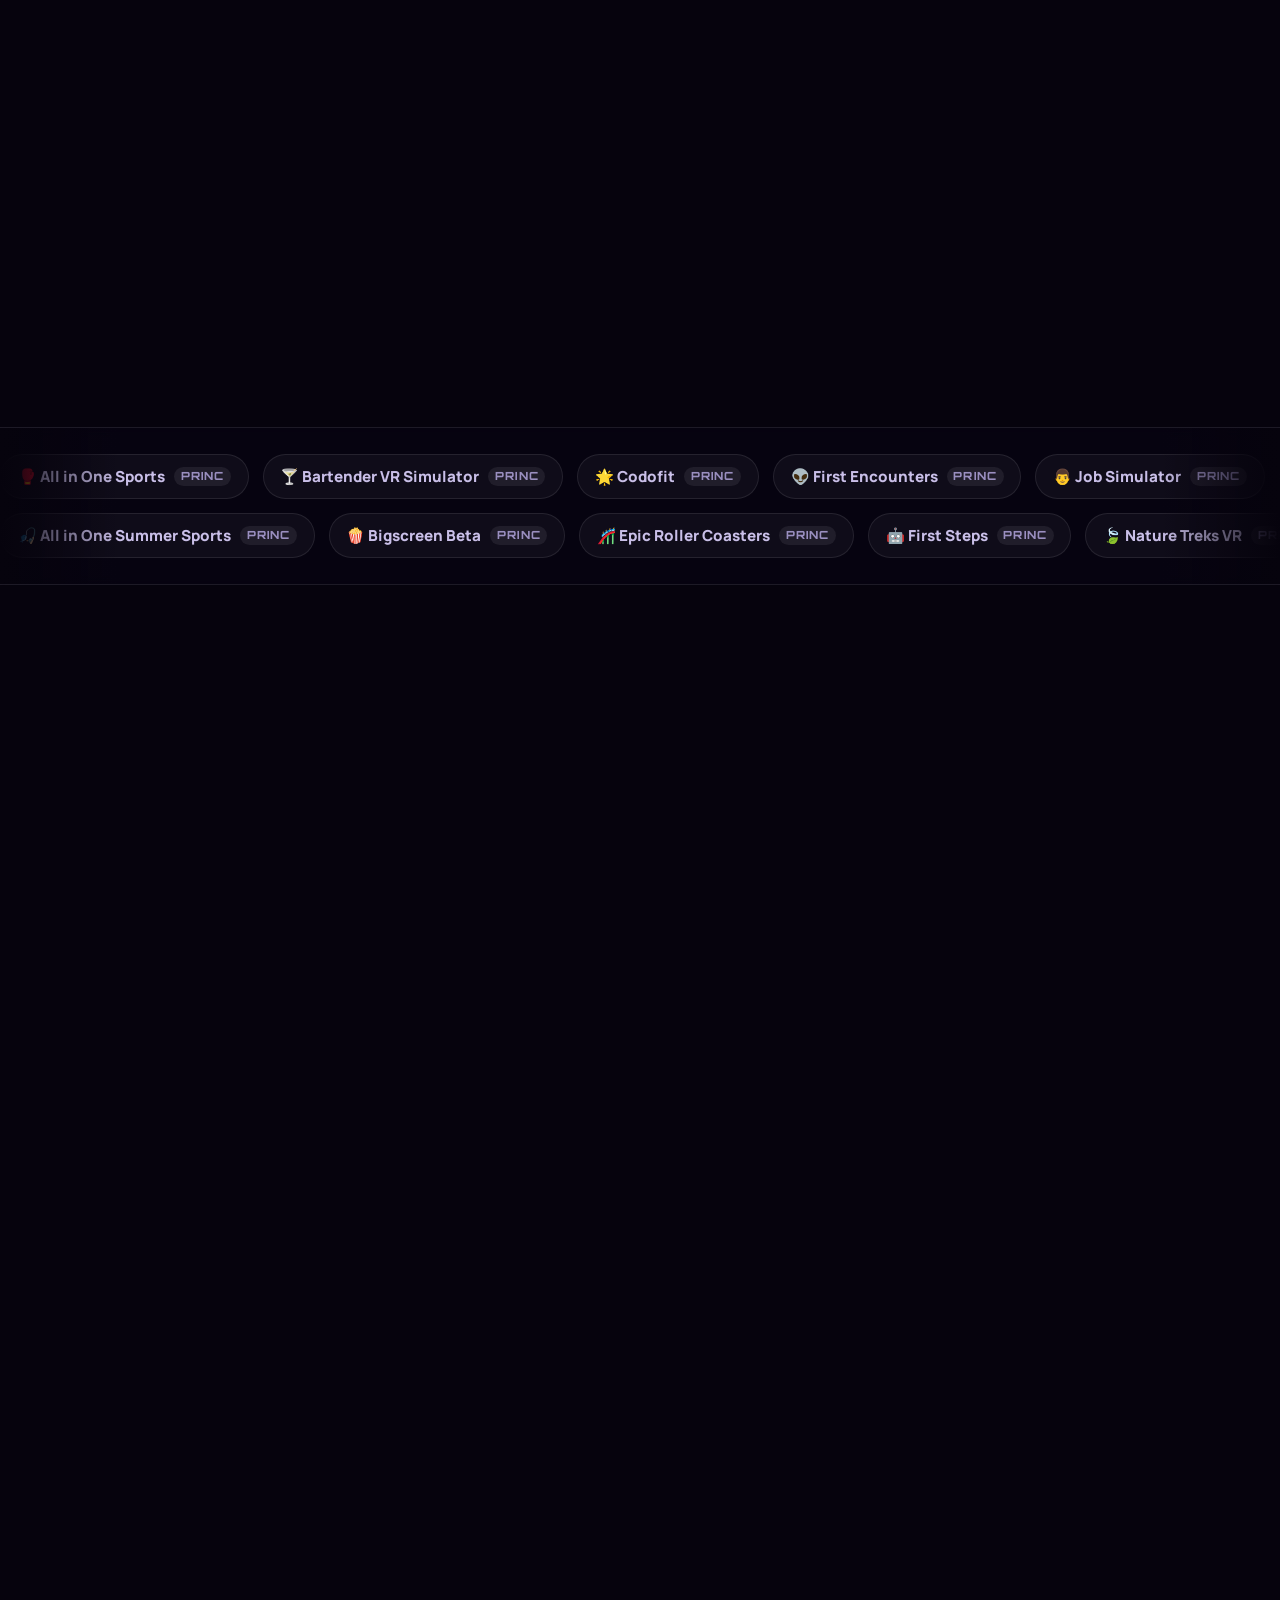
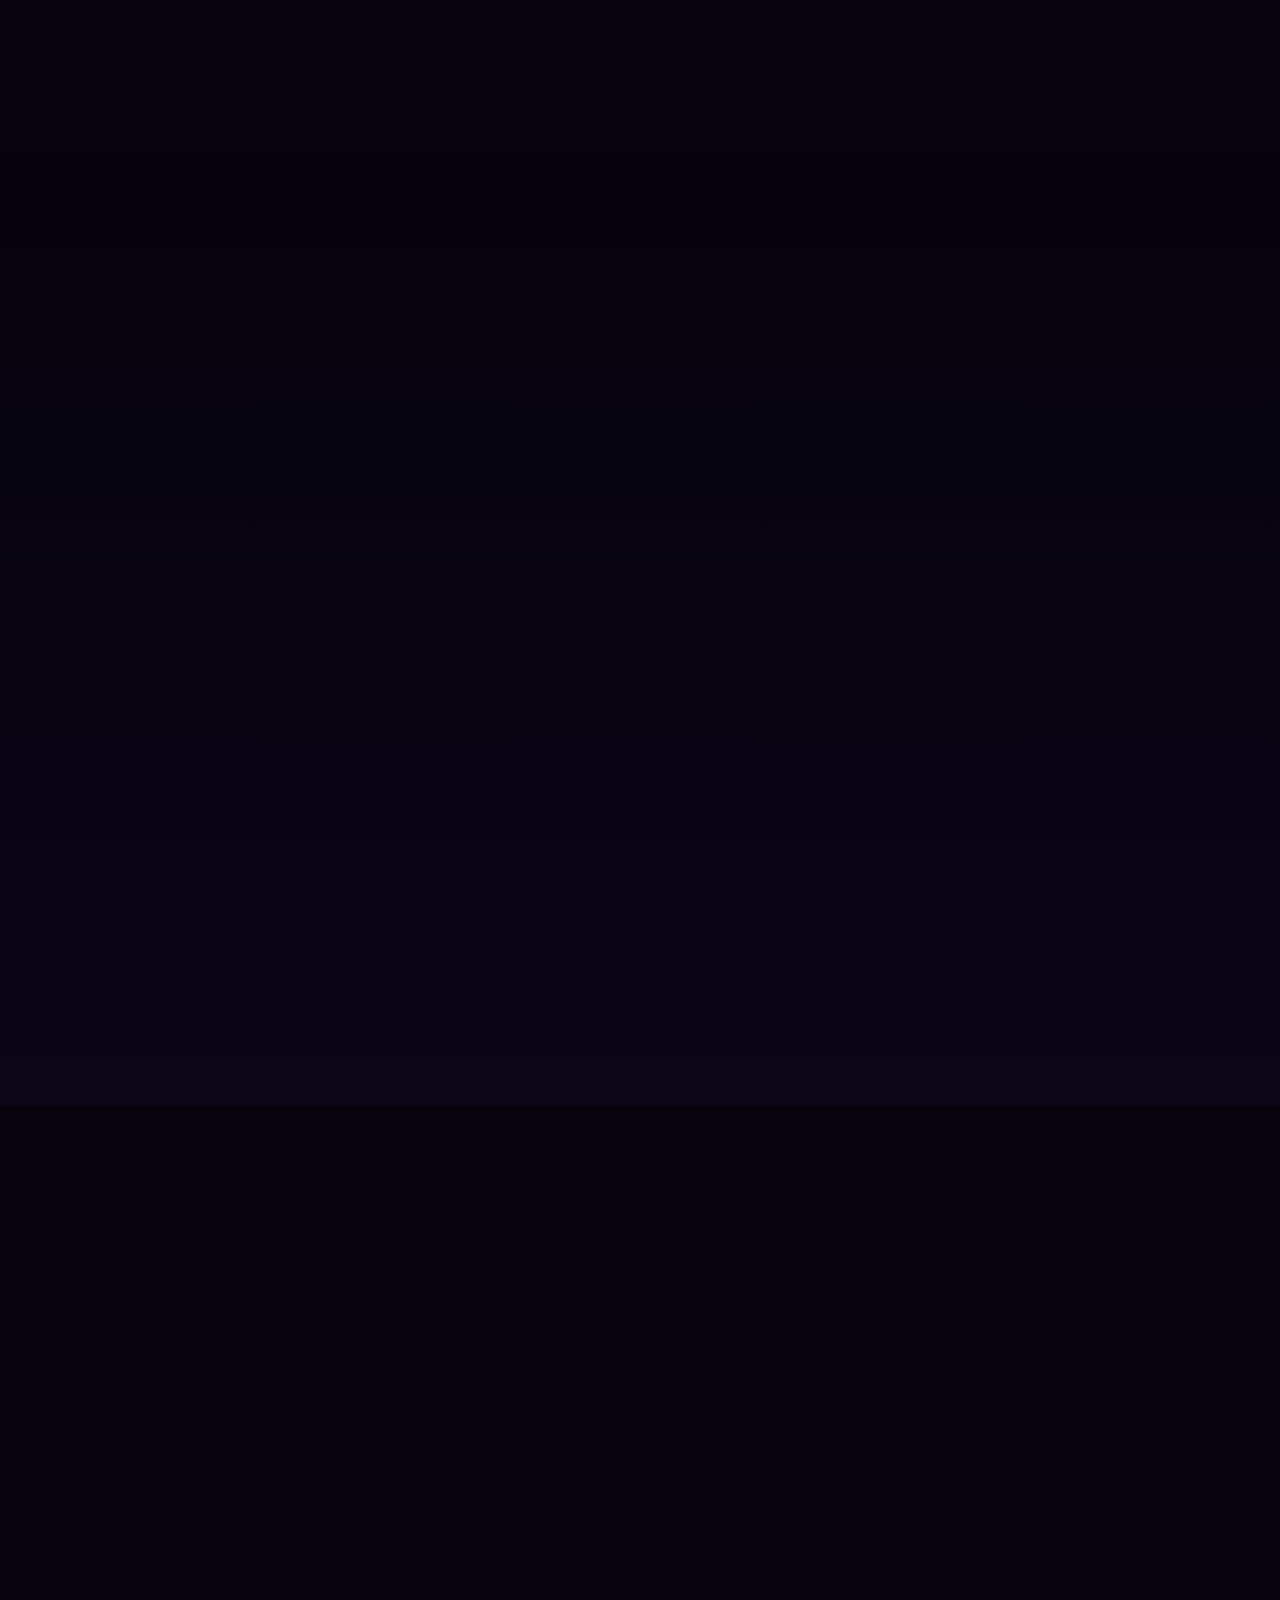
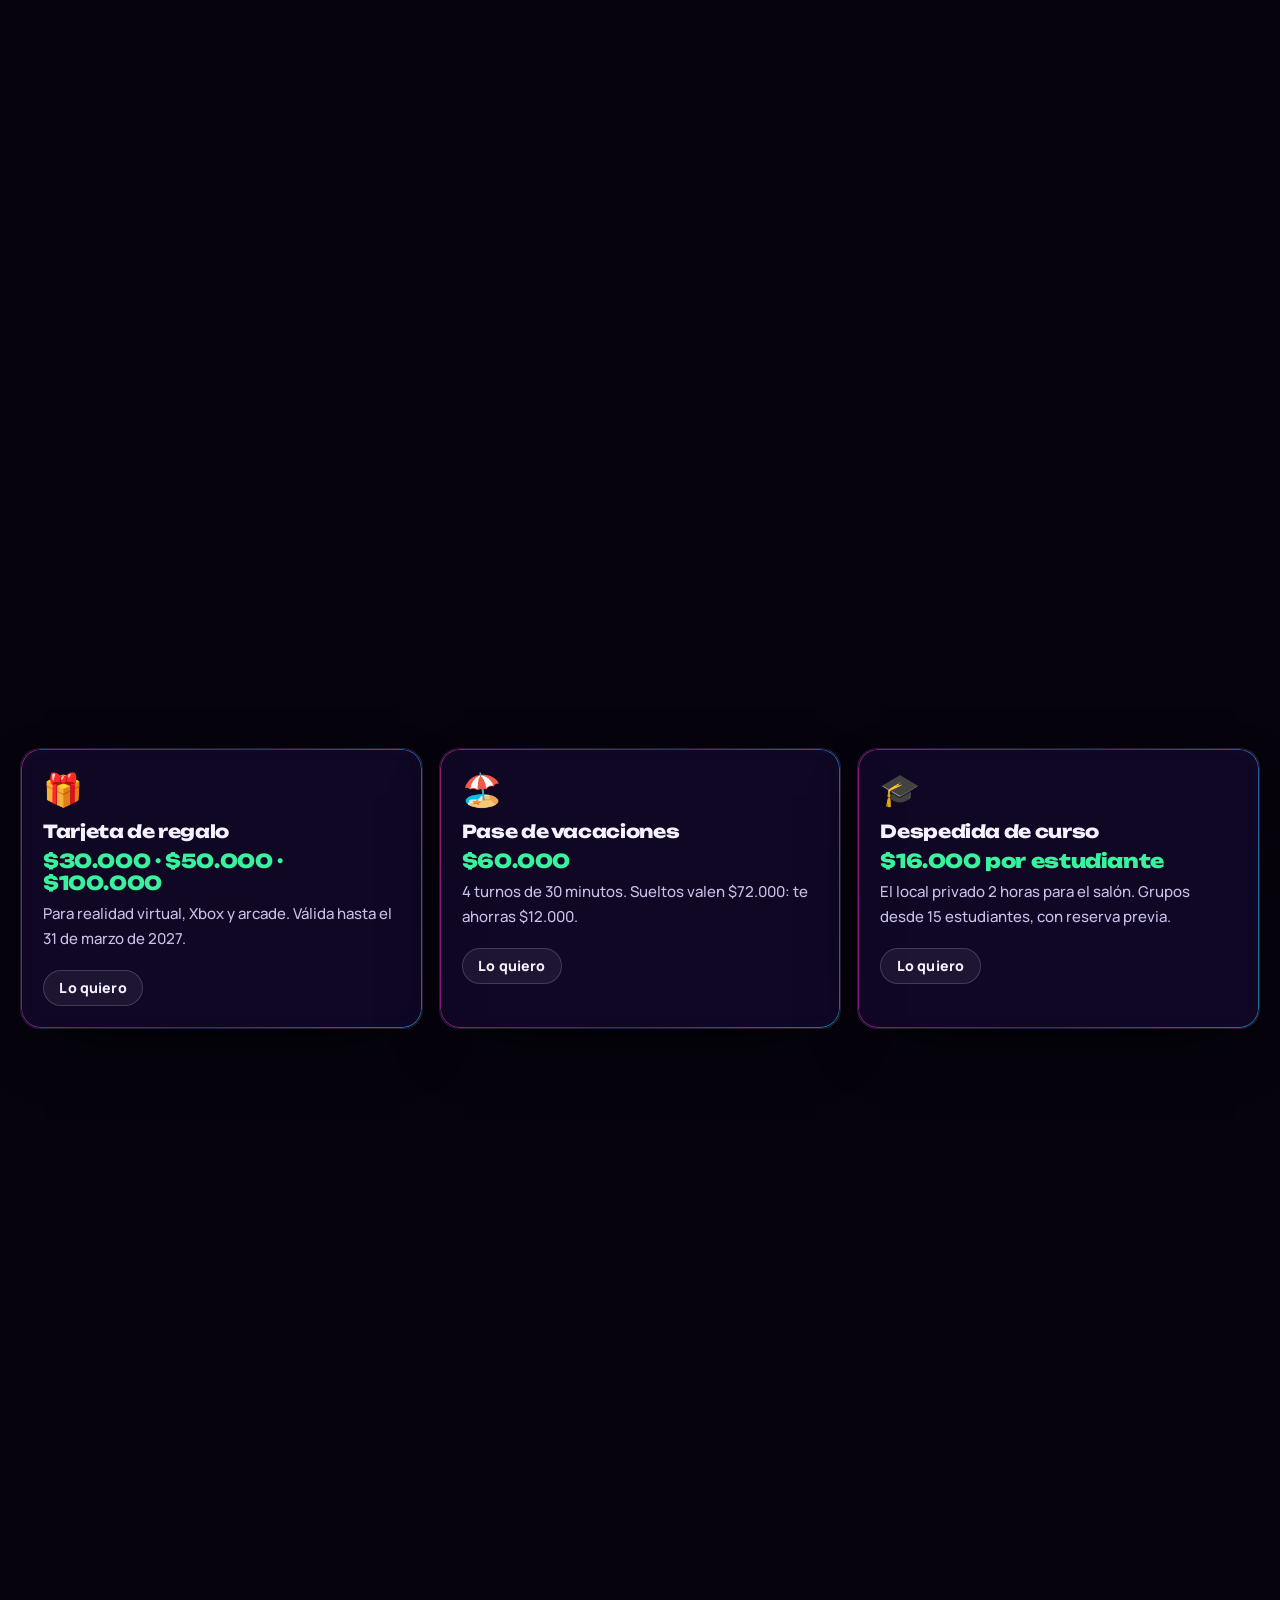
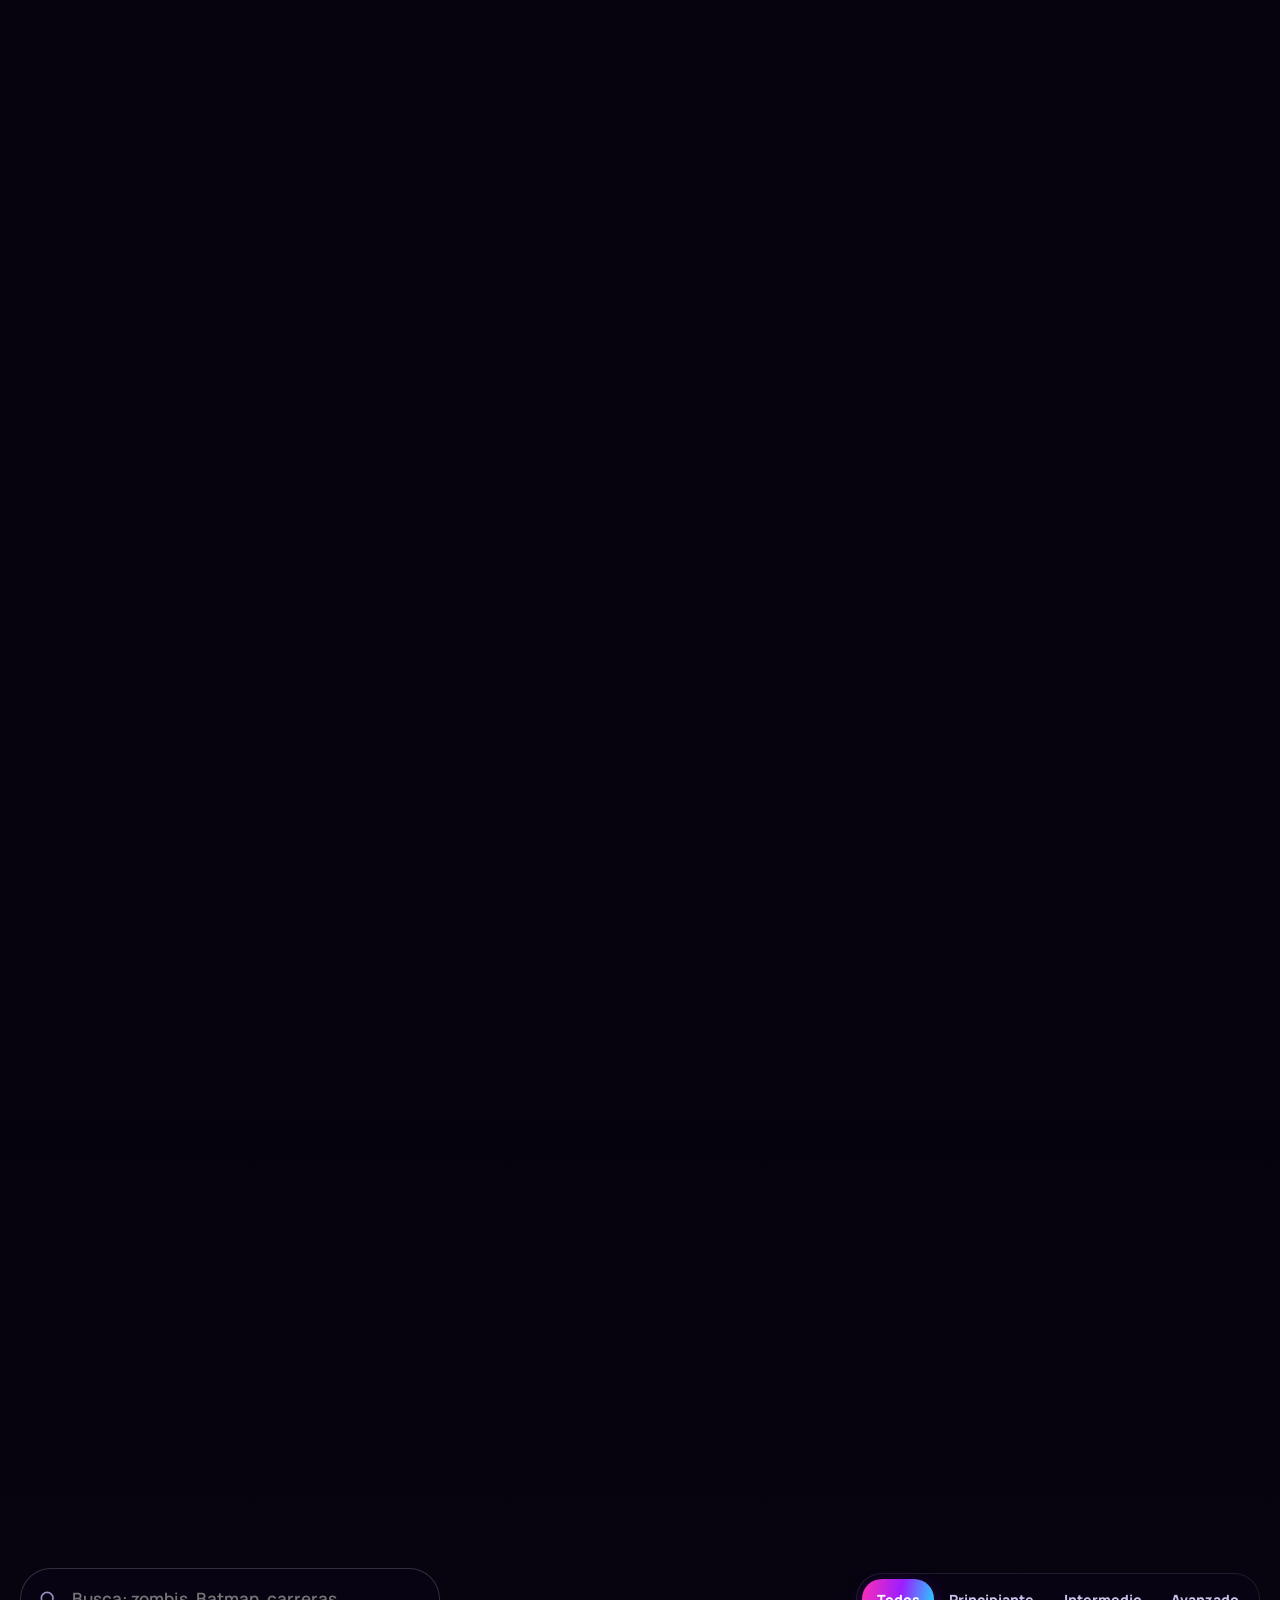
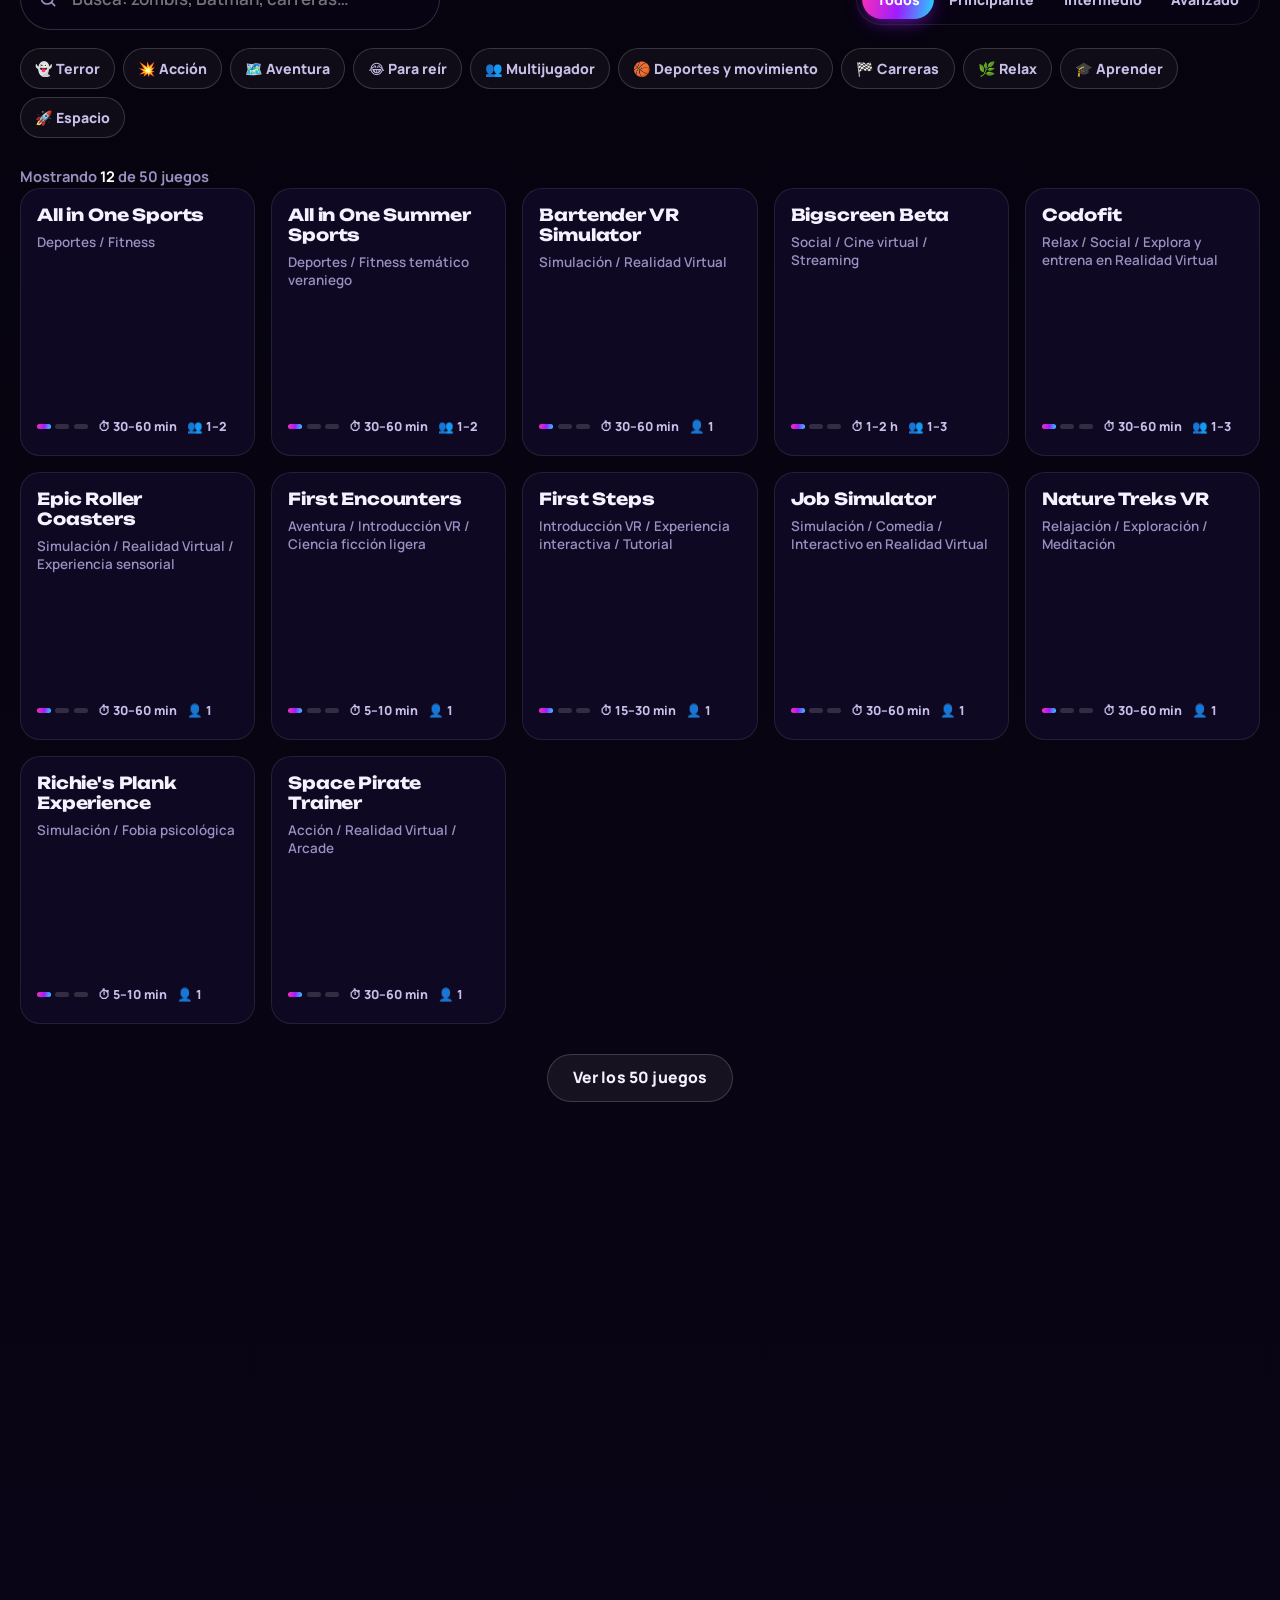
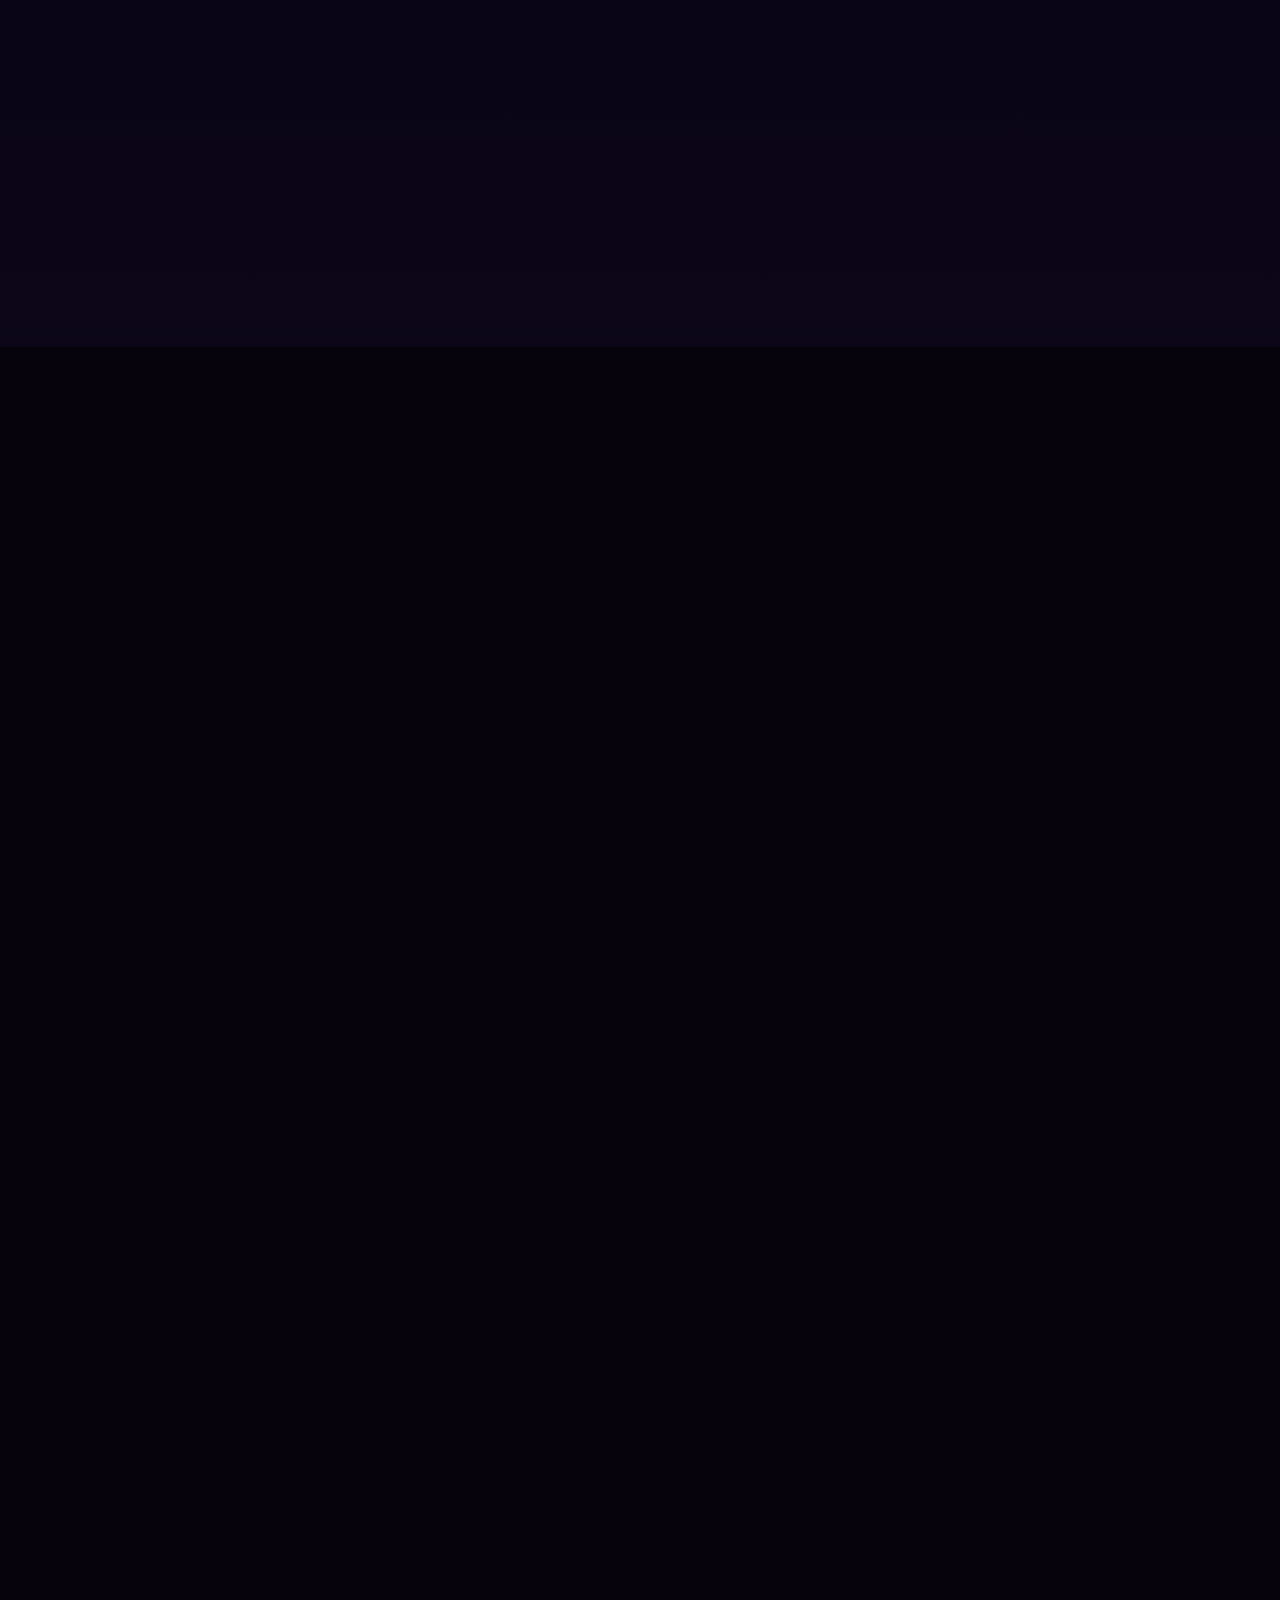
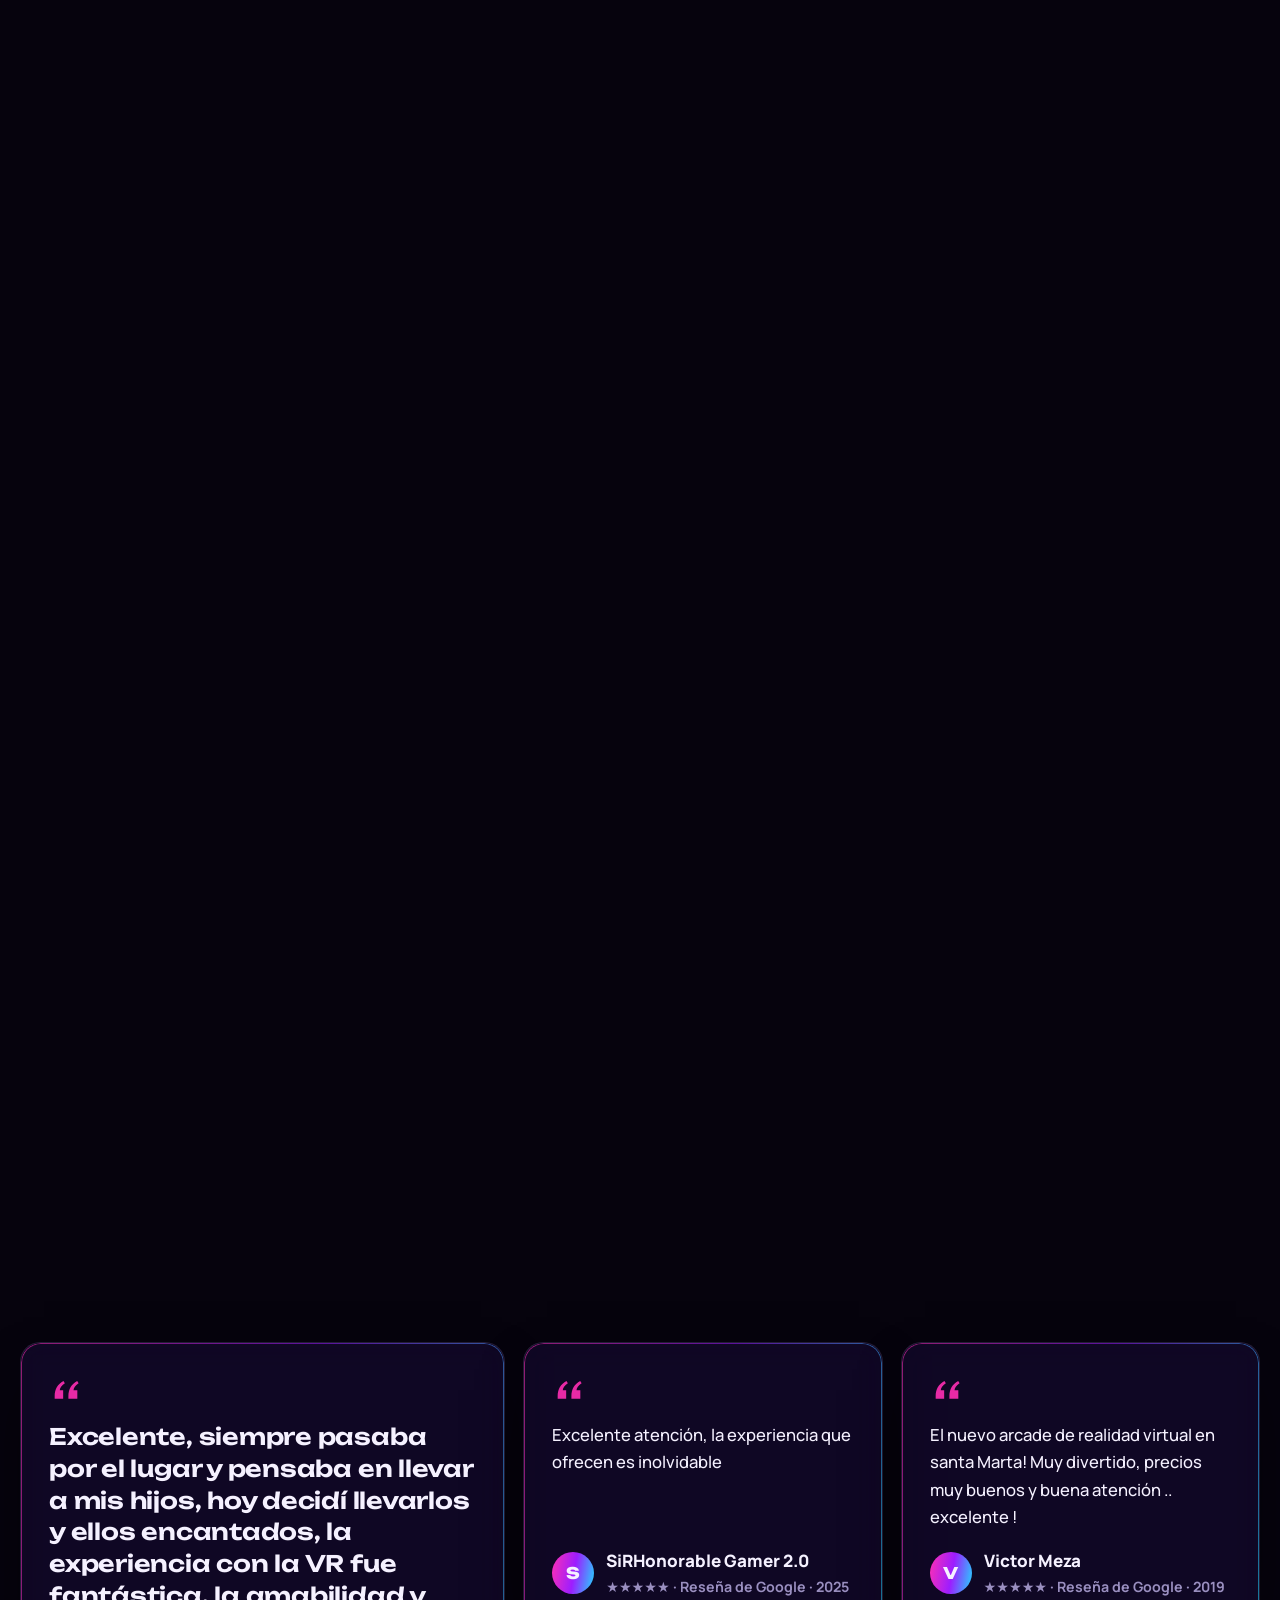
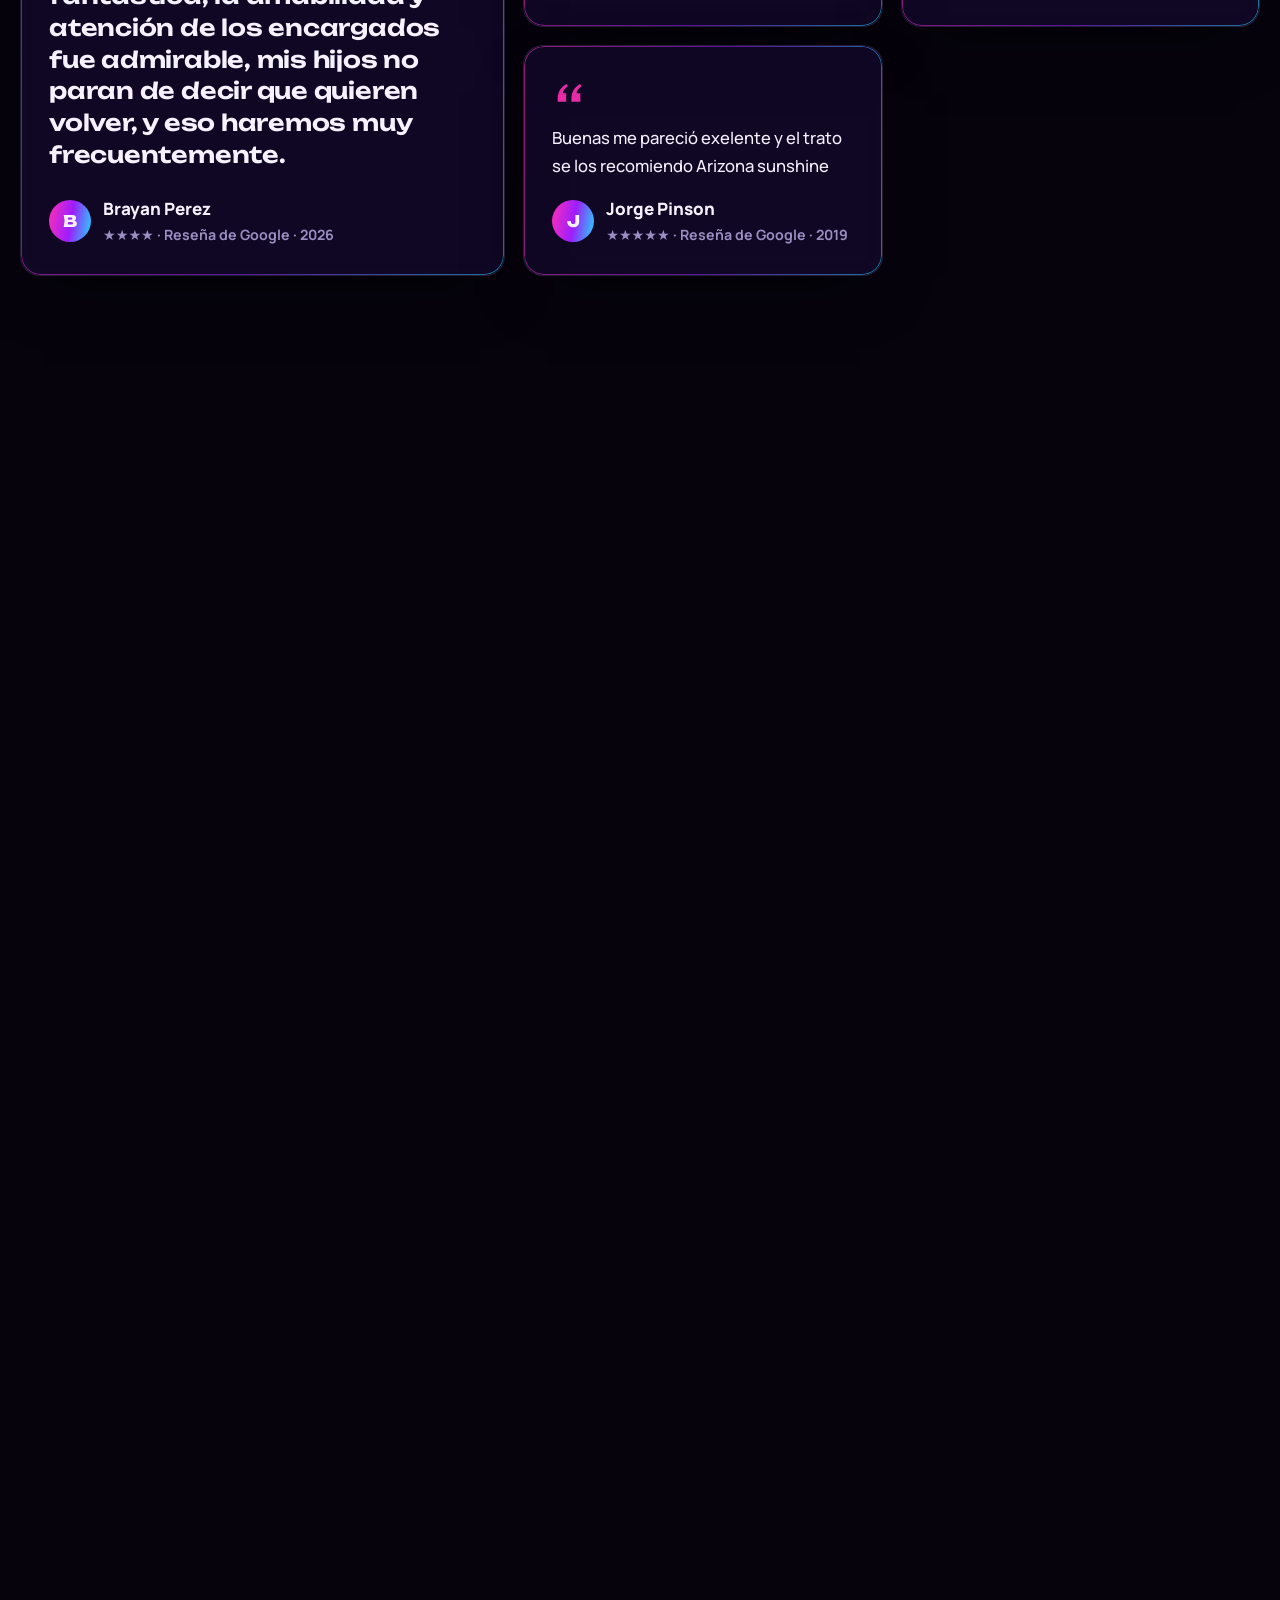
==== commit 32367478: "GTA VI: sección #gta con video real de la sala, precios y pase - Nueva sección «GTA VI ya está en VR" ====
--- a/index.html
+++ b/index.html
@@ -128,6 +128,7 @@
       </div>
       <div class="contenedor">
         <div class="hero-texto">
+          <a class="promo-pill promo-pill--gta" href="#gta"><span aria-hidden="true">🎮</span> <b>GTA VI ya llegó:</b> juégalo en pantalla gigante <span aria-hidden="true">→</span></a>
           <a class="promo-pill" href="eventos.html" data-promo="preventa" hidden><span aria-hidden="true">🎂</span> <b>Preventa de cumpleaños:</b> +30 min gratis <i data-promo-dias></i> <span aria-hidden="true">→</span></a>
           <span class="sobretitulo">Santa Marta · Desde 2018</span>
           <h1 class="titulo-hero" id="titulo-hero"><span class="linea">Vive lo</span> <span class="linea grad-texto">imposible.</span></h1>
@@ -174,6 +175,33 @@
             <span class="ruta-d">Empresas, universidades, colegios y ferias: vamos con los visores y nuestro equipo.</span>
             <span class="ruta-ir">Cotizar en 1 minuto <span aria-hidden="true">→</span></span>
           </a>
+        </div>
+      </div>
+    </section>
+
+    <!-- GTA VI (19-nov-2026): video real de la sala, precios, pase y WhatsApp. Enlace directo: …/vrzone/#gta -->
+    <section class="seccion" id="gta" aria-labelledby="t-gta">
+      <div class="contenedor gta">
+        <div class="gta-cabeza revelar">
+          <span class="sobretitulo">🔥 Recién salió · sala gamer</span>
+          <h2 id="t-gta">GTA VI ya está en VR ZONE.</h2>
+          <p>Juégalo en <strong>pantalla gigante</strong>, sin comprar consola ni el juego. Llegas, te sientas y juegas: solo o con tus amigos, que se turnan el control.</p>
+        </div>
+        <div class="gta-media revelar">
+          <figure class="real"><video muted loop playsinline preload="none" poster="assets/video/real/gta.webp" data-auto><source src="assets/video/real/gta.mp4" type="video/mp4"></video><figcaption><b>Así se ve aquí</b><span>Grabado en la sala, en la pantalla gigante.</span></figcaption></figure>
+        </div>
+        <div class="gta-cuerpo revelar">
+          <div class="turnos turnos--gta">
+            <article class="turno vidrio borde-neon"><span class="turno-t">30 minutos</span><span class="turno-p">$7.000</span><span class="turno-d">Para probarlo</span></article>
+            <article class="turno vidrio borde-neon"><span class="turno-t">1 hora</span><span class="turno-p">$12.000</span><span class="turno-d">Para meterte en la historia</span></article>
+            <article class="turno turno--top vidrio borde-neon" data-promo="gtapase" hidden><span class="cinta-tarifa">Preventa · solo 20</span><span class="turno-t">Pase 5 horas</span><span class="turno-p">$50.000</span><span class="turno-d">Antes $60.000</span><p>Úsalas en varias visitas hasta el 31 de enero. Tu partida queda guardada, las compartes con tus amigos (+18) y te regalamos 15 minutos de realidad virtual.</p></article>
+          </div>
+          <p class="aviso">🔞 Solo mayores de 18 años, con documento. Es de un jugador: los amigos se turnan el control.</p>
+          <div class="gta-cta">
+            <a class="btn btn-primario btn-grande" data-wa="¡Hola VR ZONE! 🎮 Quiero jugar GTA VI. ¿Qué disponibilidad tienen? (WEB-G)" href="https://wa.me/573013350175"><svg aria-hidden="true"><use href="#i-wa"/></svg>Apartar mi turno</a>
+            <a class="btn" data-promo="gtapase" hidden data-wa="¡Hola VR ZONE! 🎮 Quiero el Pase GTA VI de 5 horas por $50.000. (WEB-G)" href="https://wa.me/573013350175">Quiero el pase de 5 horas</a>
+          </div>
+          <p class="gta-donde">📍 Cra. 21E #29L-24, Los Laureles, Santa Marta · Abrimos desde las 12 m. · <a href="#ubicacion">Cómo llegar</a></p>
         </div>
       </div>
     </section>
@@ -332,7 +360,7 @@
           <article class="turno turno--top vidrio borde-neon revelar"><span class="cinta-tarifa">Mejor precio</span><span class="turno-t">1 hora</span><span class="turno-p">$30.000</span><span class="turno-d">Sin afán · $500 el minuto</span><p>Prueba varios mundos y vuelve al que más te gustó.</p></article>
         </div>
         <div class="extras revelar">
-          <div class="extra extra--ancho vidrio"><svg aria-hidden="true"><use href="#i-mando"/></svg><p><b>GTA VI · ¡ya llegó! 🔥</b><span>Solo +18 · 30 min <b>$7.000</b> · 1 hora <b>$12.000</b></span></p></div>
+          <a class="extra extra--ancho vidrio" href="#gta"><svg aria-hidden="true"><use href="#i-mando"/></svg><p><b>GTA VI · ¡ya llegó! 🔥</b><span>Solo +18 · 30 min <b>$7.000</b> · 1 hora <b>$12.000</b> · ver más <span aria-hidden="true">→</span></span></p></a>
           <div class="extra vidrio"><svg aria-hidden="true"><use href="#i-mando"/></svg><p><b>Xbox Series S</b><span>2 controles · 30 min <b>$5.000</b> · 1 hora <b>$8.000</b></span></p></div>
           <div class="extra vidrio"><svg aria-hidden="true"><use href="#i-arcade"/></svg><p><b>Arcade clásica</b><span>1 crédito <b>$2.000</b> · 3 créditos <b>$5.000</b></span></p></div>
         </div>
--- a/assets/css/ronda3.css
+++ b/assets/css/ronda3.css
@@ -357,3 +357,30 @@
   .cupon-paso p { font-size: .88rem; margin-bottom: 8px; }
   .reto-final-acciones { margin-top: 10px; }
 }
+
+/* ---------- GTA VI (19-nov-2026): sección #gta del inicio ---------- */
+.promo-pill--gta { color: #ffe0f2; background: rgba(255, 47, 180, .16); border-color: rgba(255, 47, 180, .6); }
+.promo-pill--gta:hover { background: rgba(255, 47, 180, .26); }
+.promo-pill--gta + .promo-pill { margin-top: -12px; }
+.gta { display: grid; grid-template-columns: minmax(240px, 340px) 1fr; grid-template-areas: "media cabeza" "media cuerpo"; column-gap: 44px; row-gap: 0; align-items: start; }
+.gta-cabeza { grid-area: cabeza; align-self: end; }
+.gta-media { grid-area: media; align-self: center; }
+.gta-cuerpo { grid-area: cuerpo; }
+.gta-media .real { max-width: 340px; }
+.gta-cabeza h2 { margin: .25em 0 .4em; }
+.gta-cabeza > p { color: var(--texto-2); max-width: 62ch; }
+.turnos--gta { grid-template-columns: repeat(auto-fit, minmax(180px, 1fr)); align-items: start; margin-top: 24px; }
+.turnos--gta .turno { position: relative; }
+.turnos--gta .turno-p { font-size: clamp(1.9rem, 2.5vw, 2.35rem); }
+.turnos--gta .turno p { font-size: .88rem; }
+.turnos--gta .cinta-tarifa { position: static; align-self: flex-start; margin-bottom: 8px; }
+.gta .aviso { margin-top: 16px; font-size: .9rem; color: var(--texto-3); }
+.gta-cta { display: flex; flex-wrap: wrap; gap: 12px; margin-top: 18px; }
+.gta-donde { margin-top: 16px; font-weight: 700; color: var(--texto-2); }
+.gta-donde a { color: var(--cian); text-decoration: underline; text-underline-offset: 3px; }
+a.extra { color: inherit; text-decoration: none; }
+a.extra:hover { border-color: rgba(255, 47, 180, .85); }
+@media (max-width: 900px) {
+  .gta { grid-template-columns: 1fr; grid-template-areas: "cabeza" "media" "cuerpo"; row-gap: 22px; }
+  .gta-media .real { max-width: 270px; margin: 0 auto; }
+}
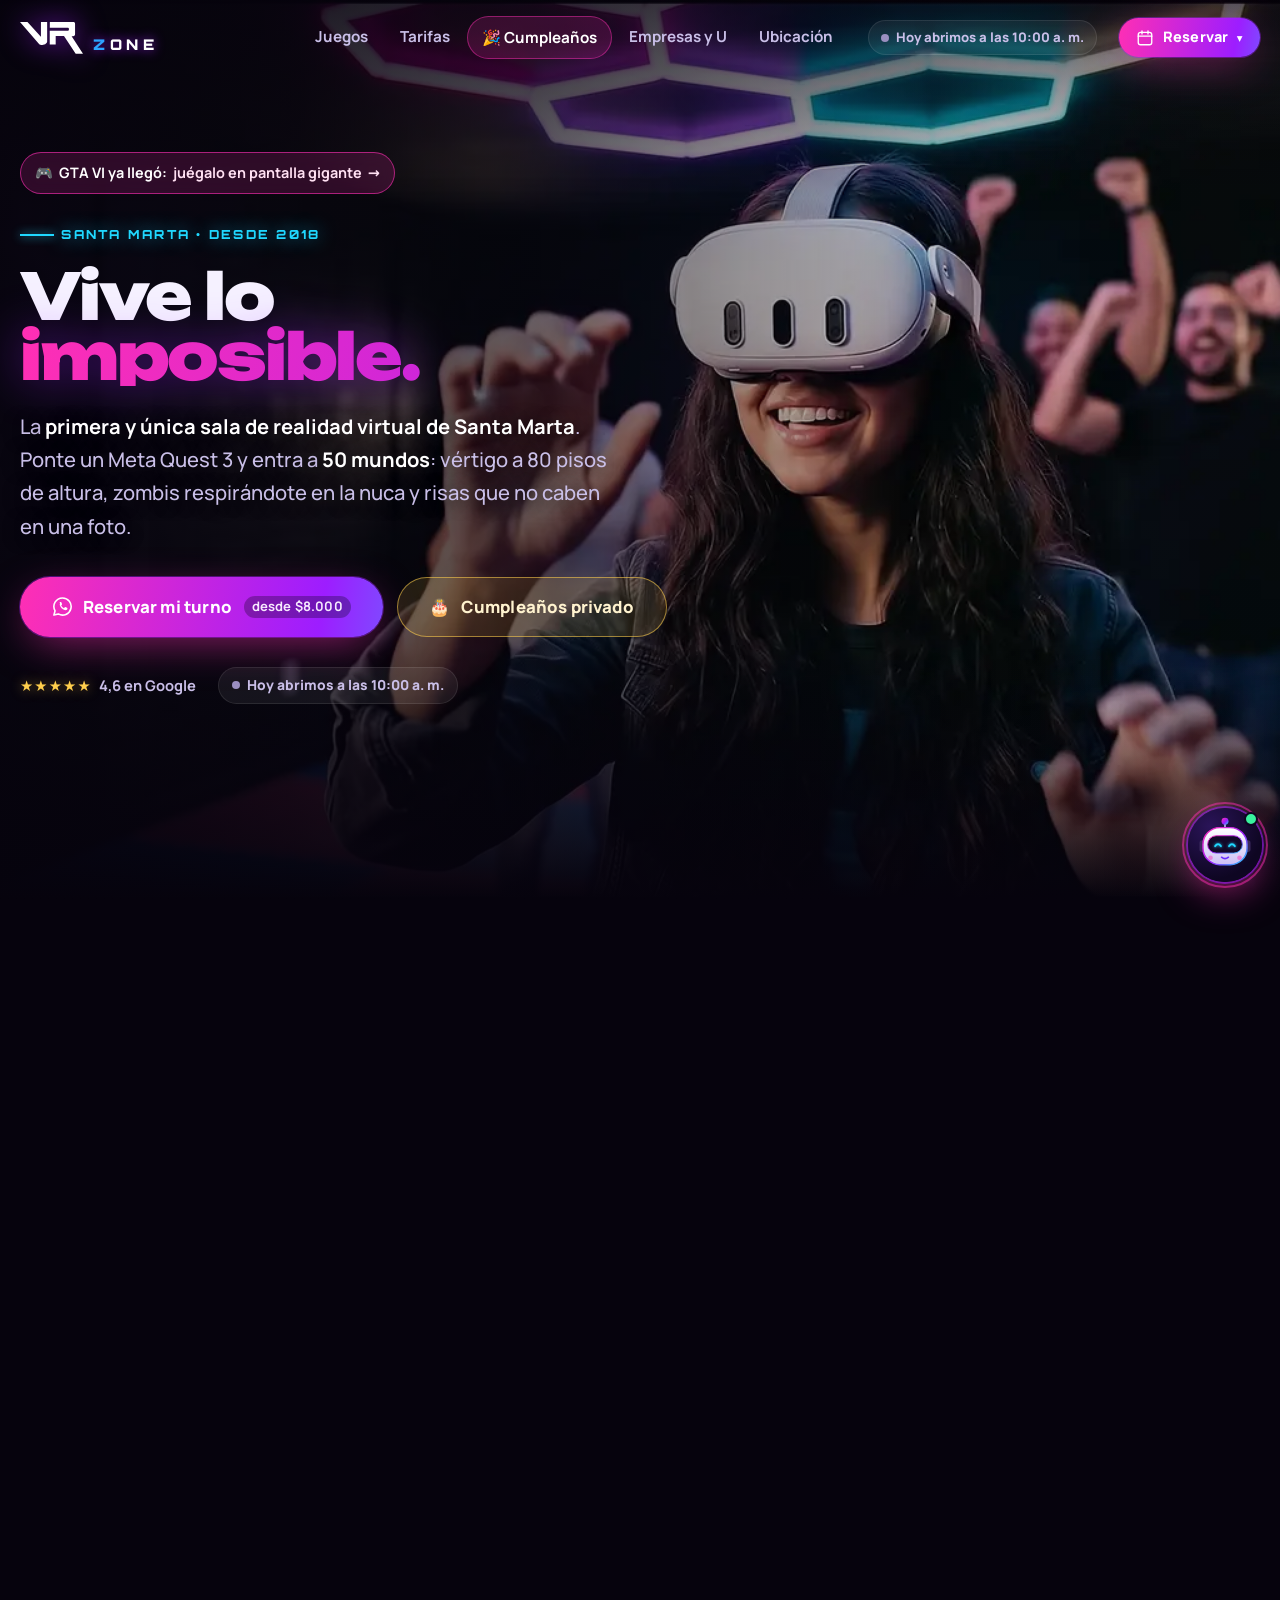
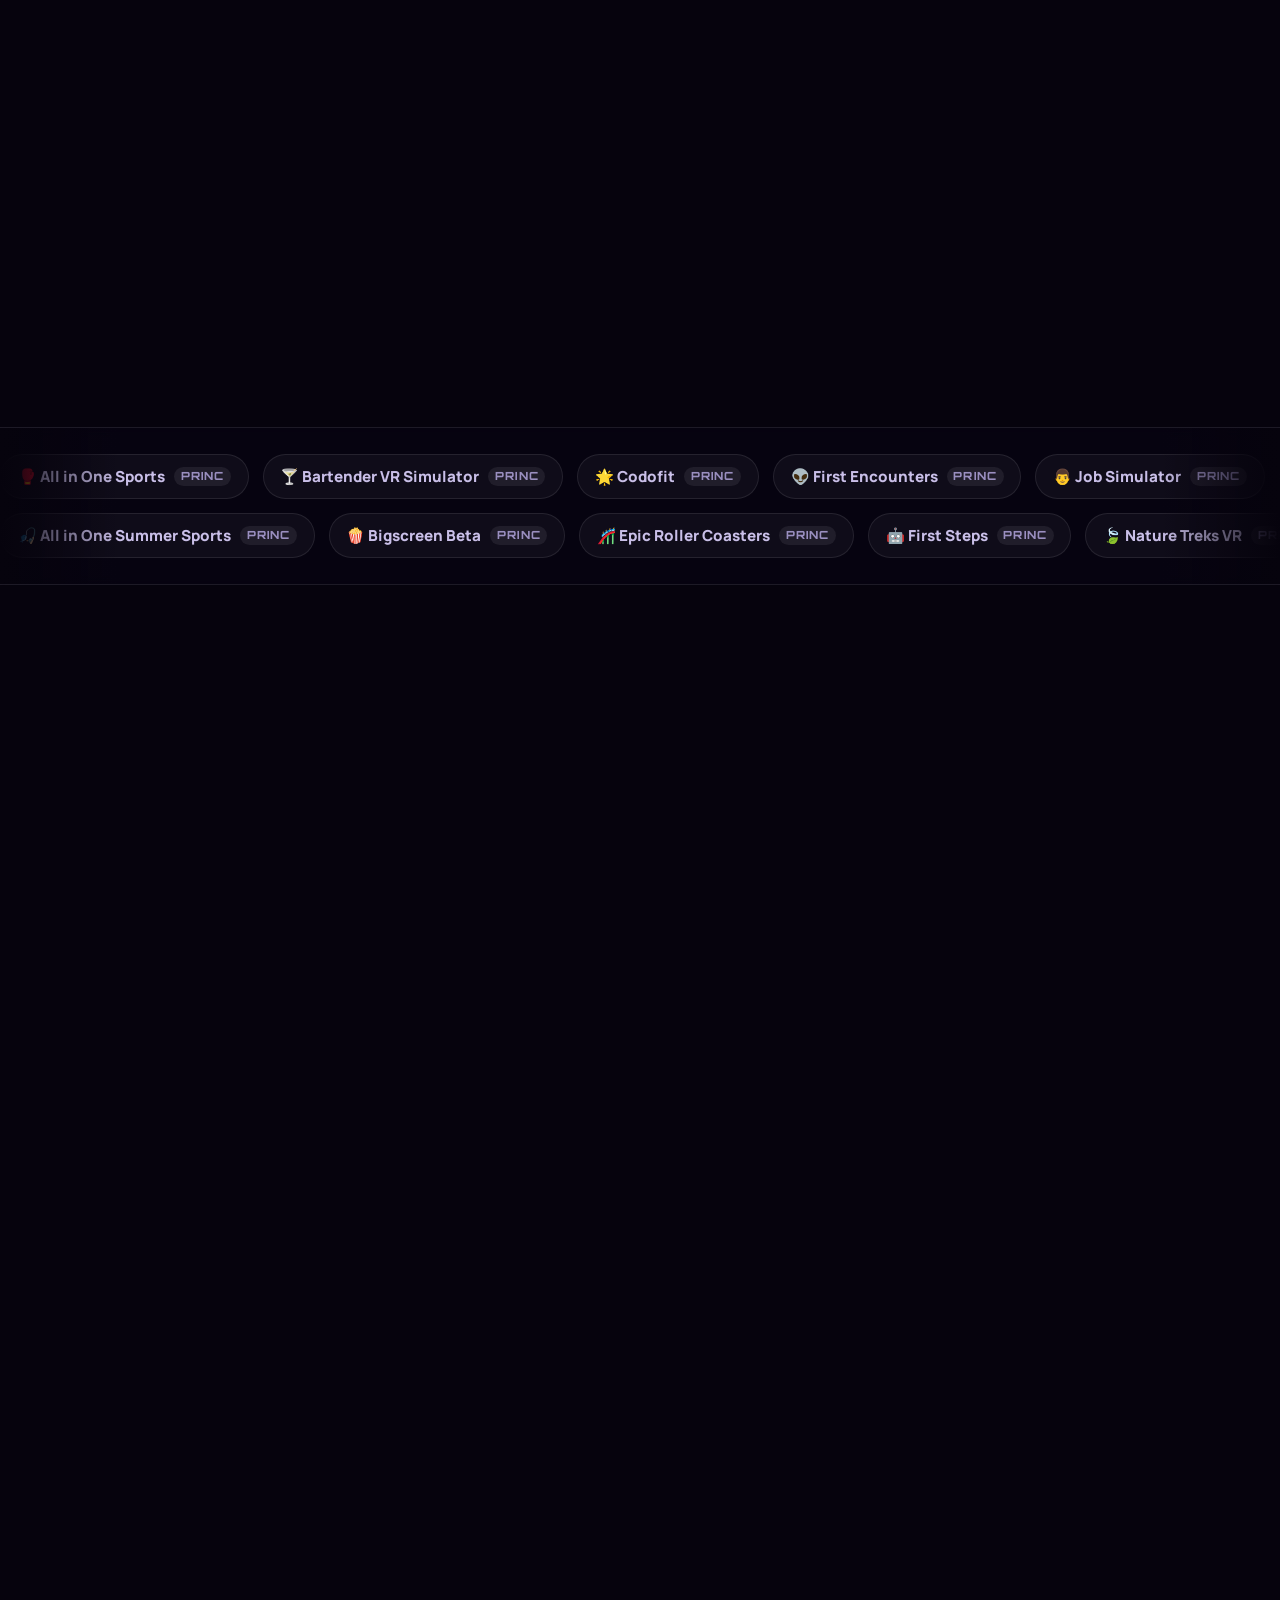
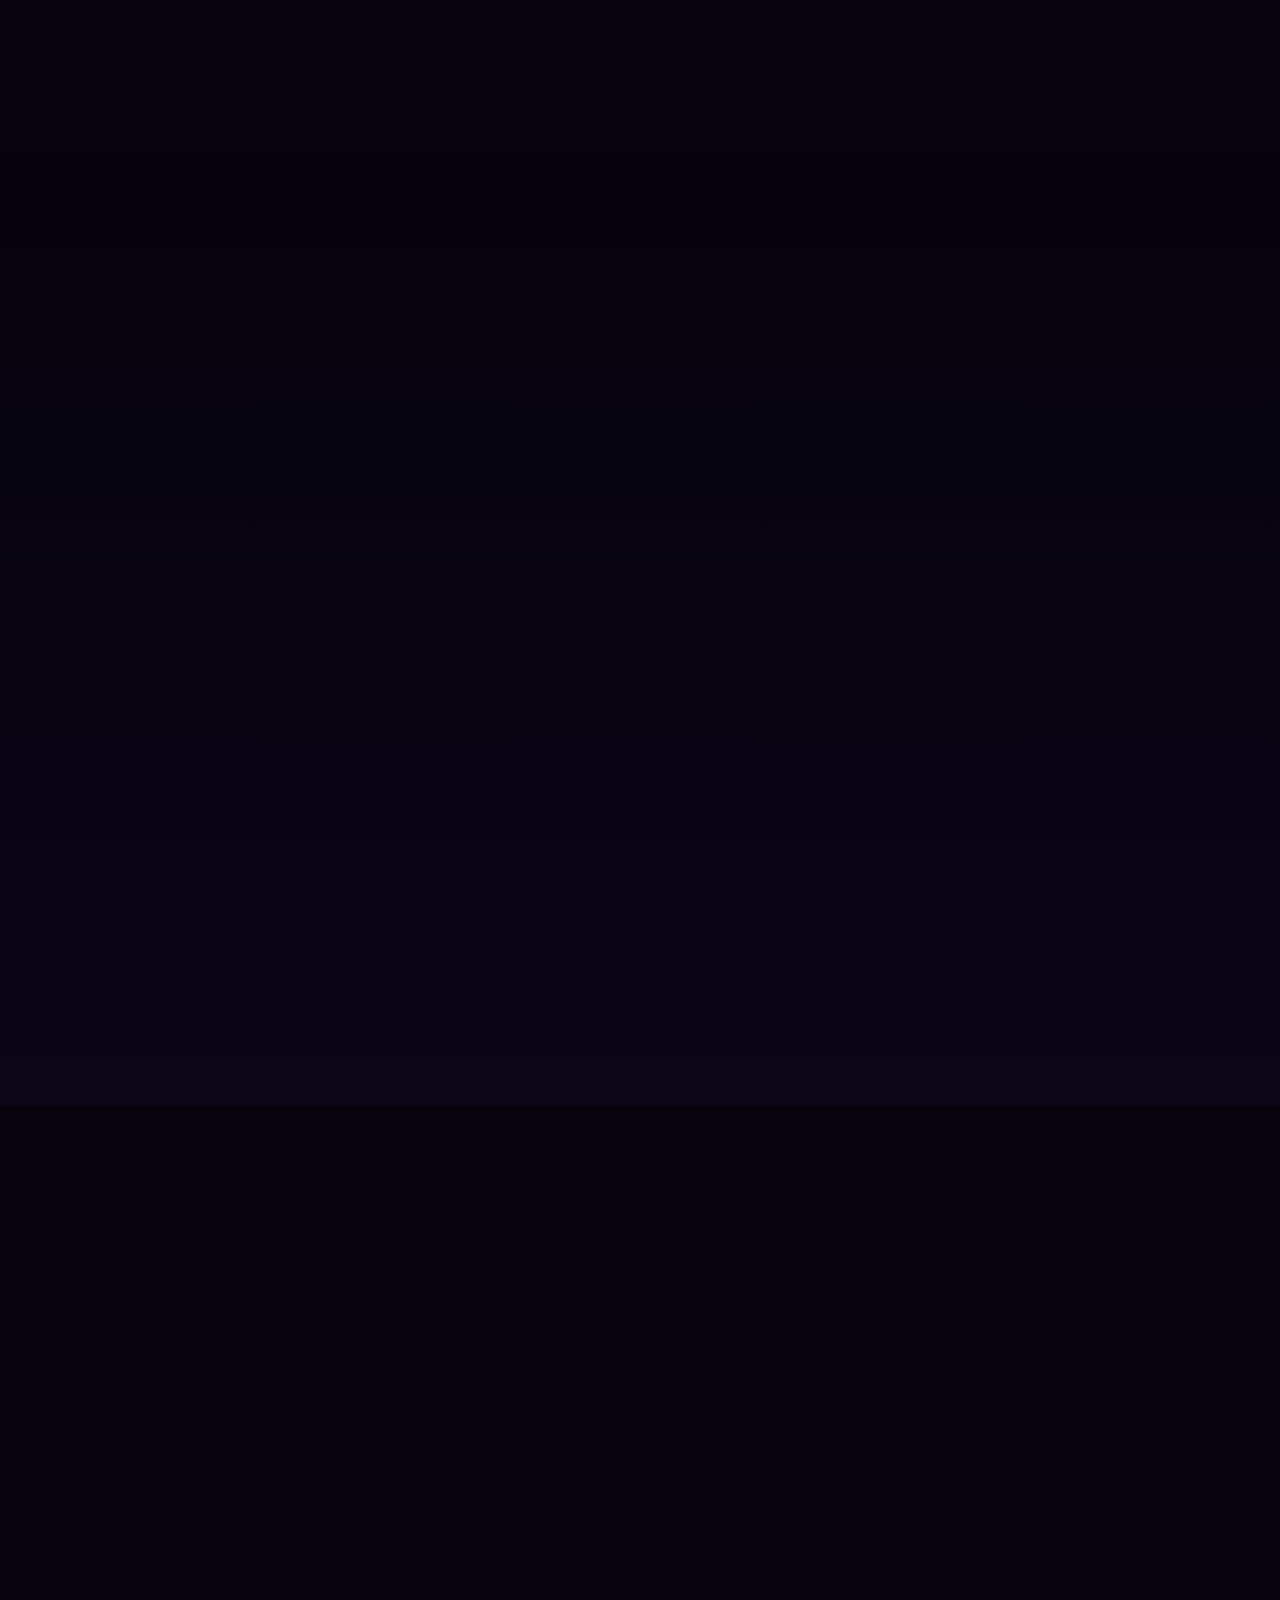
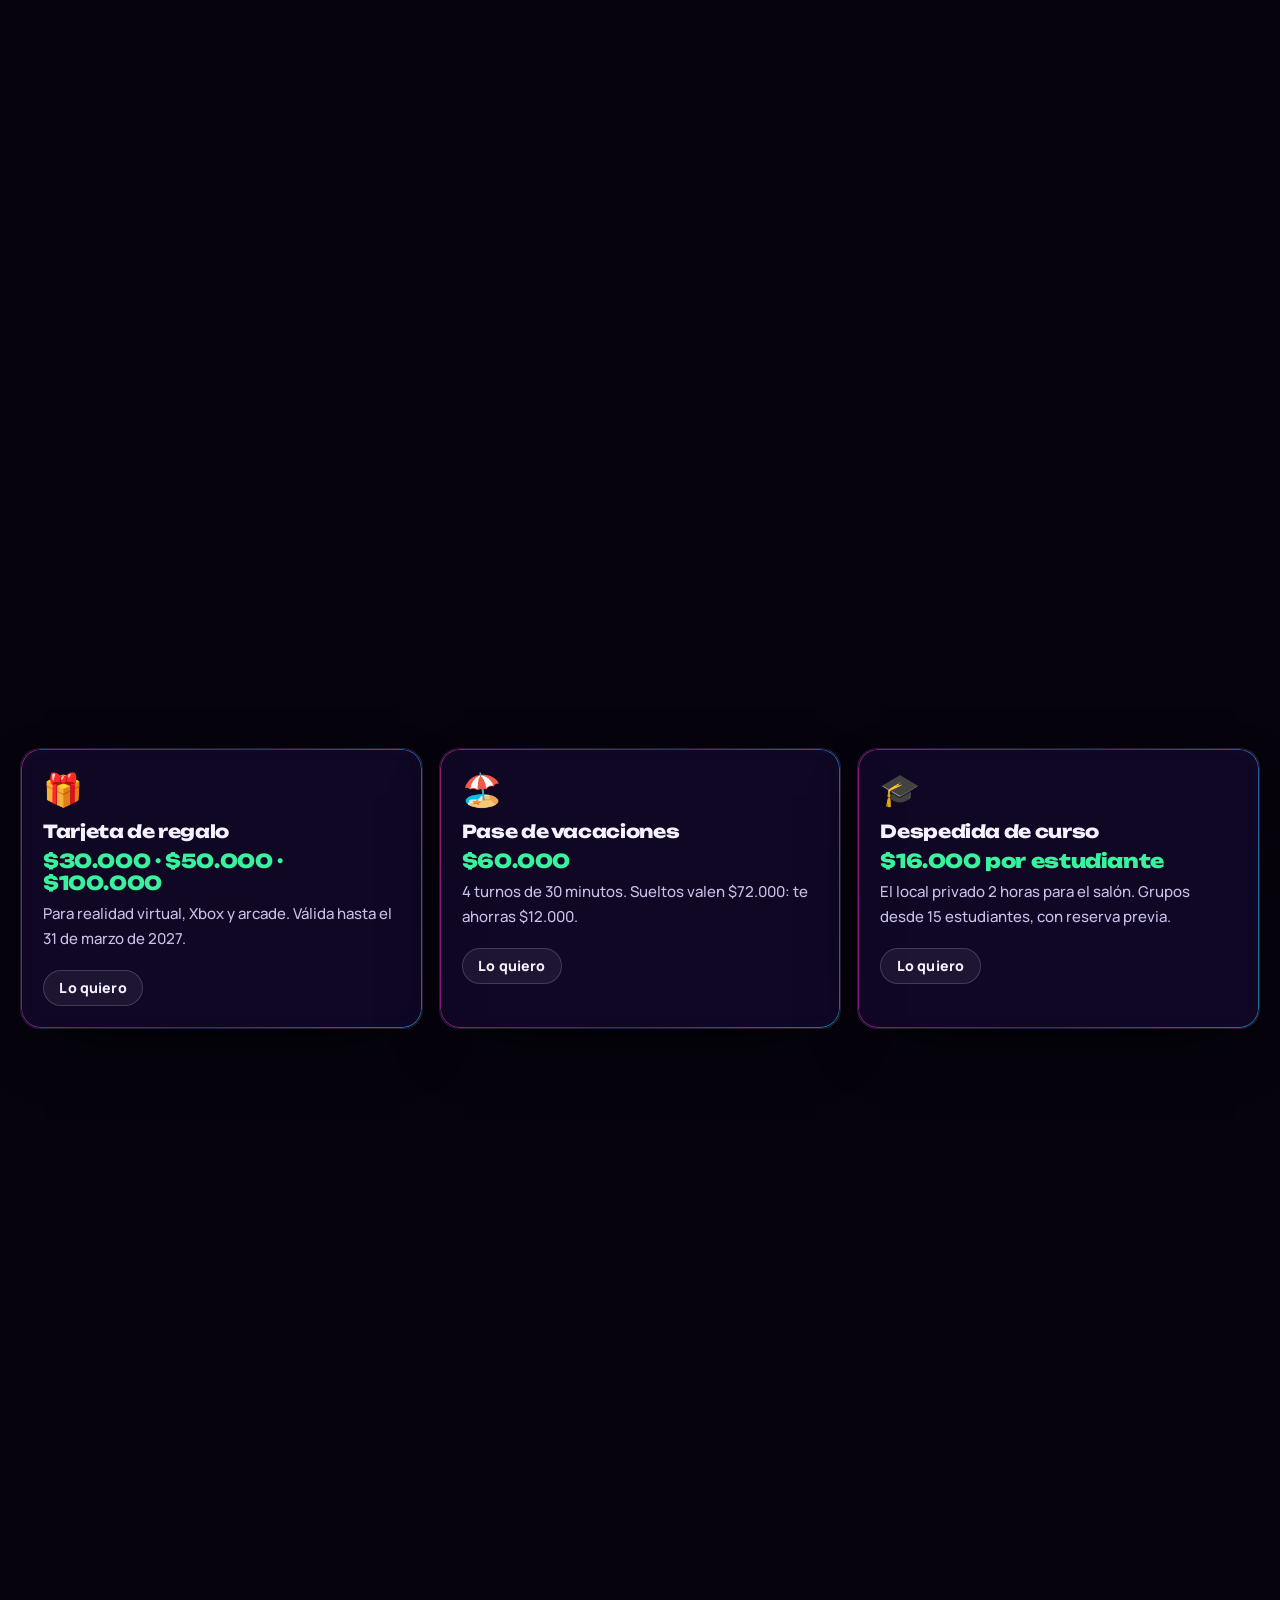
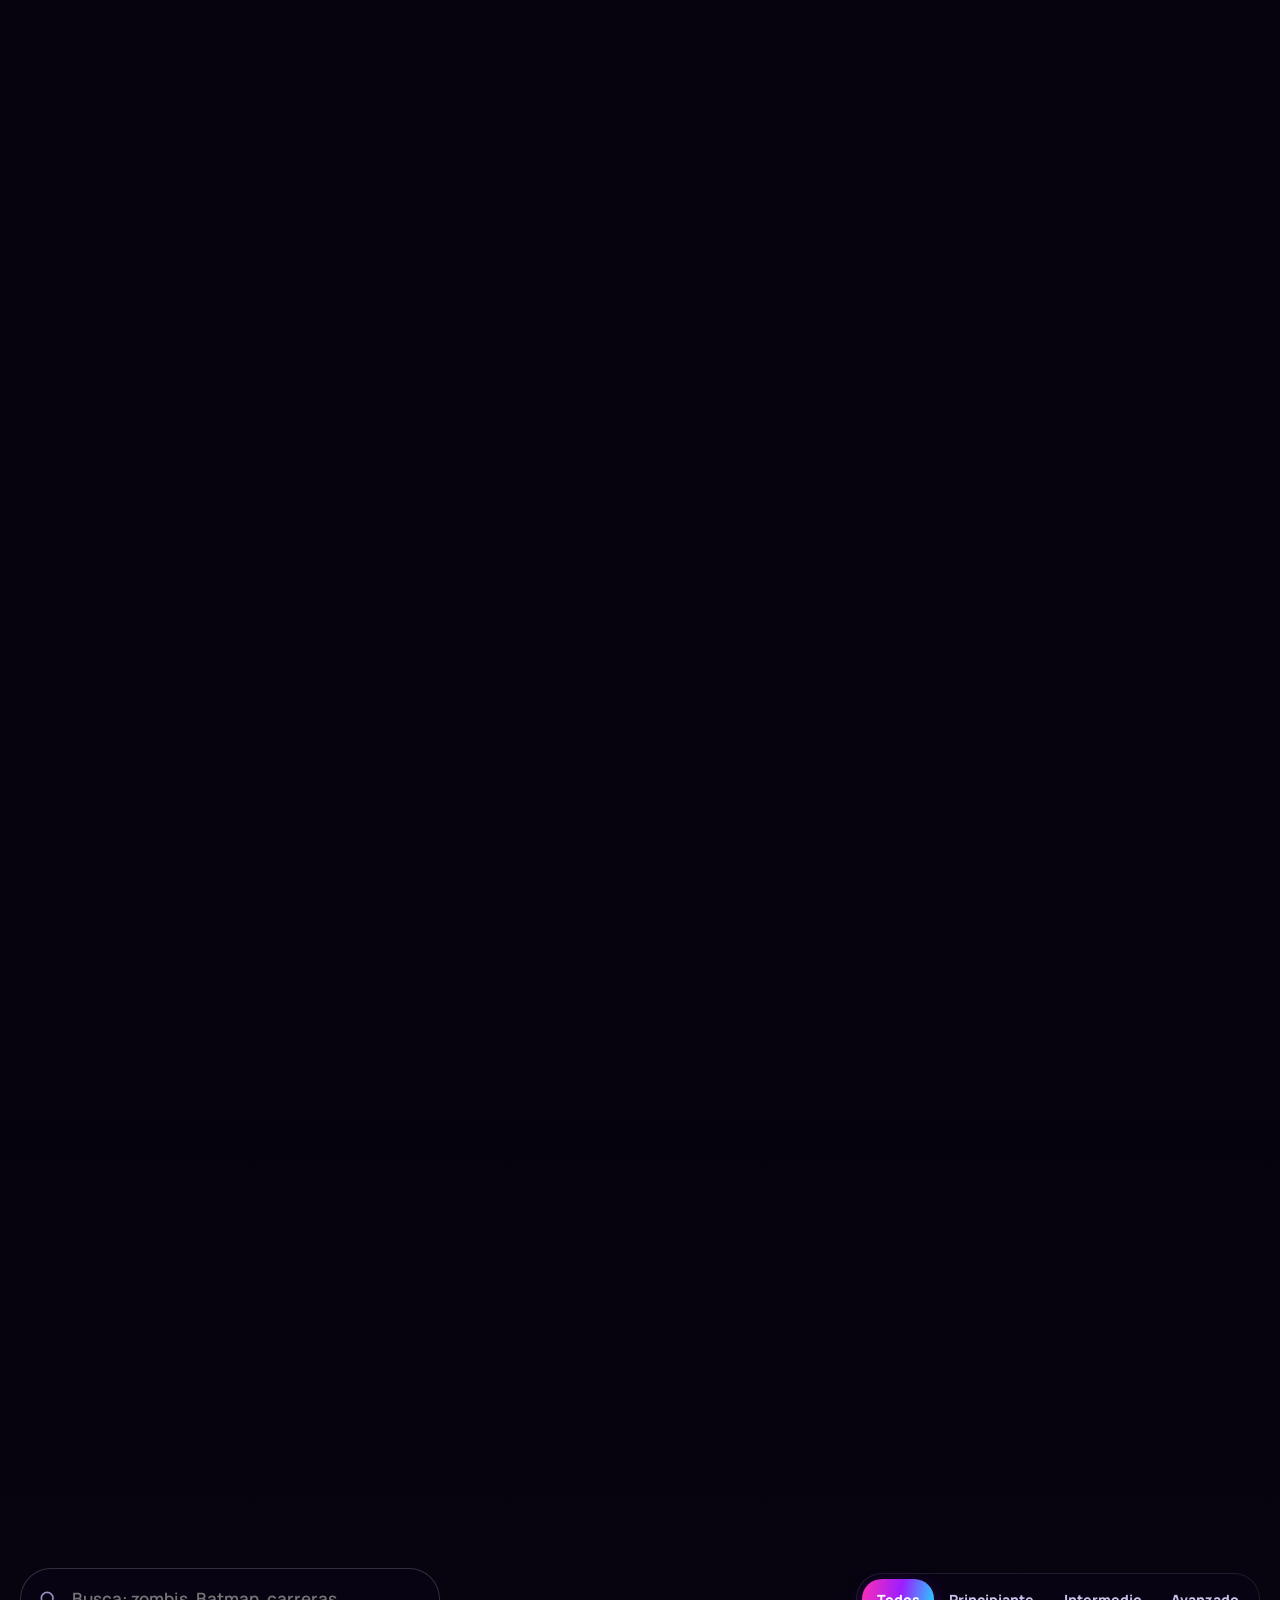
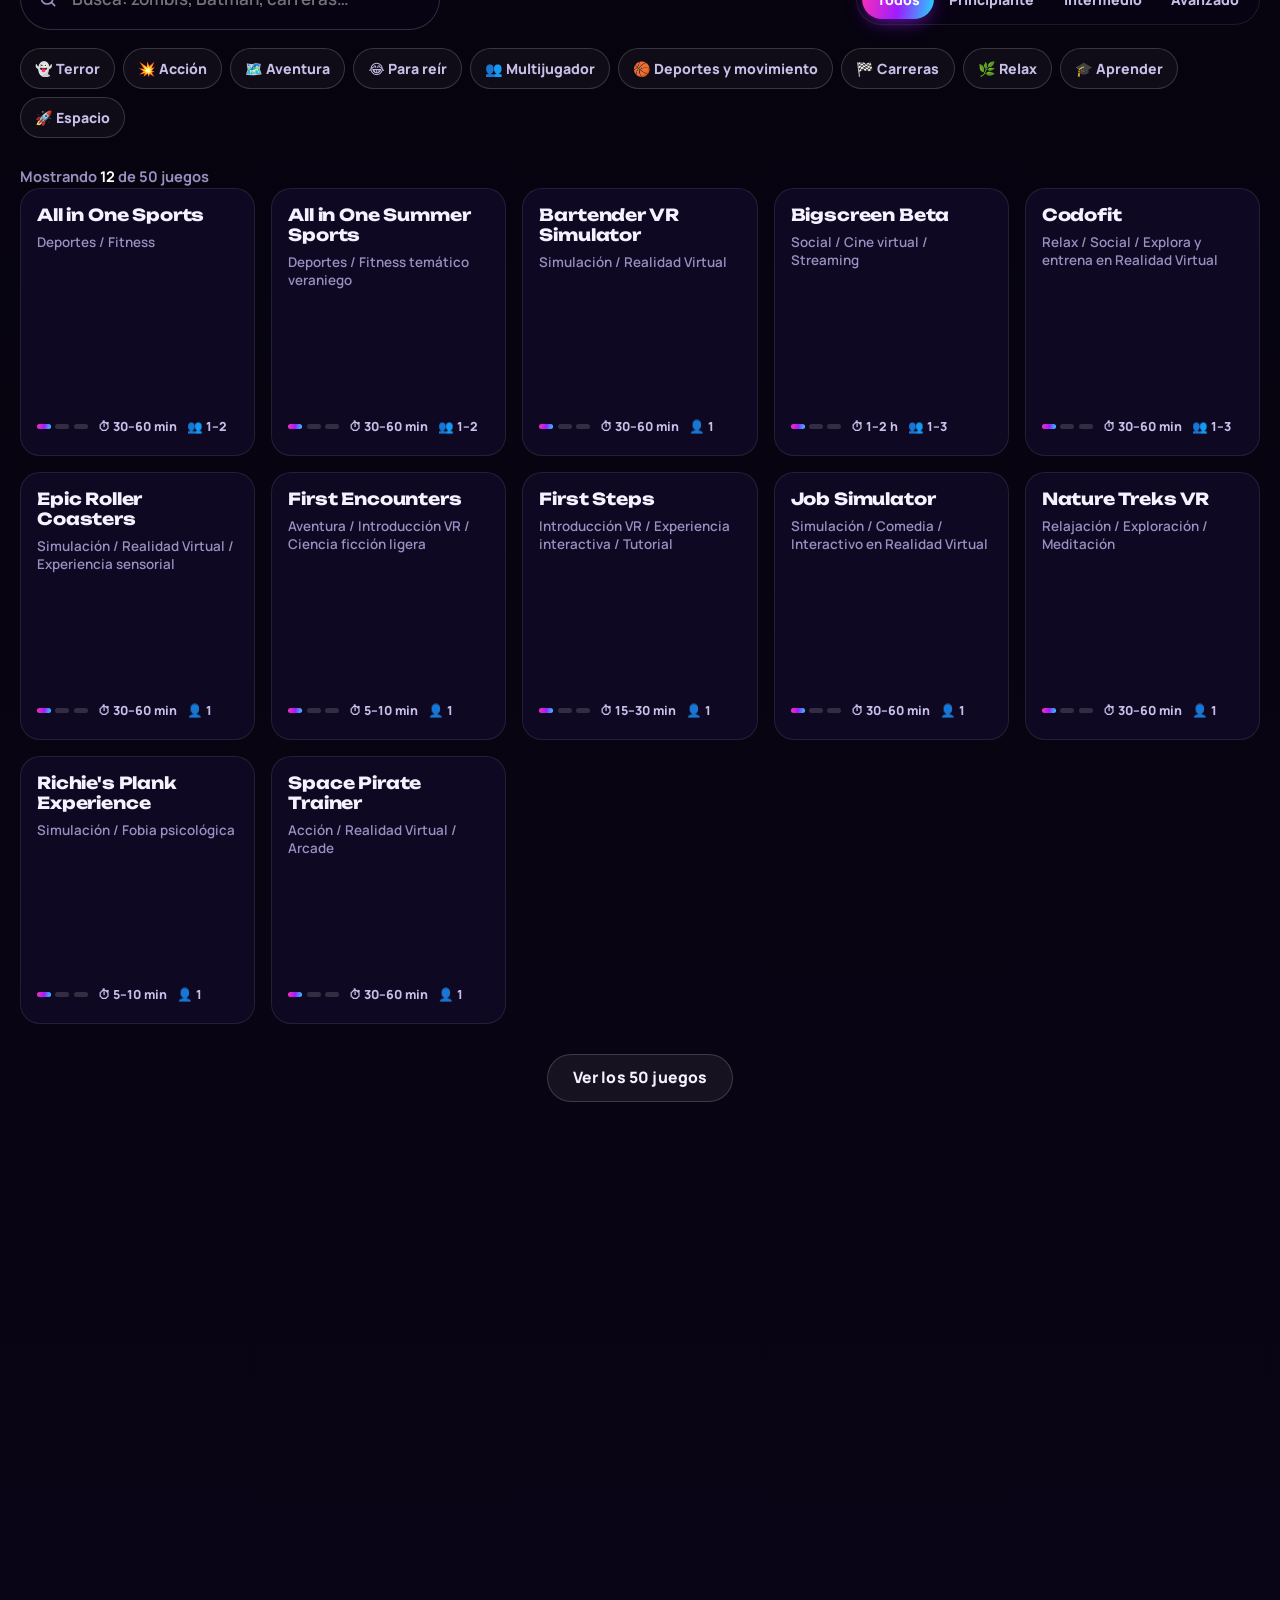
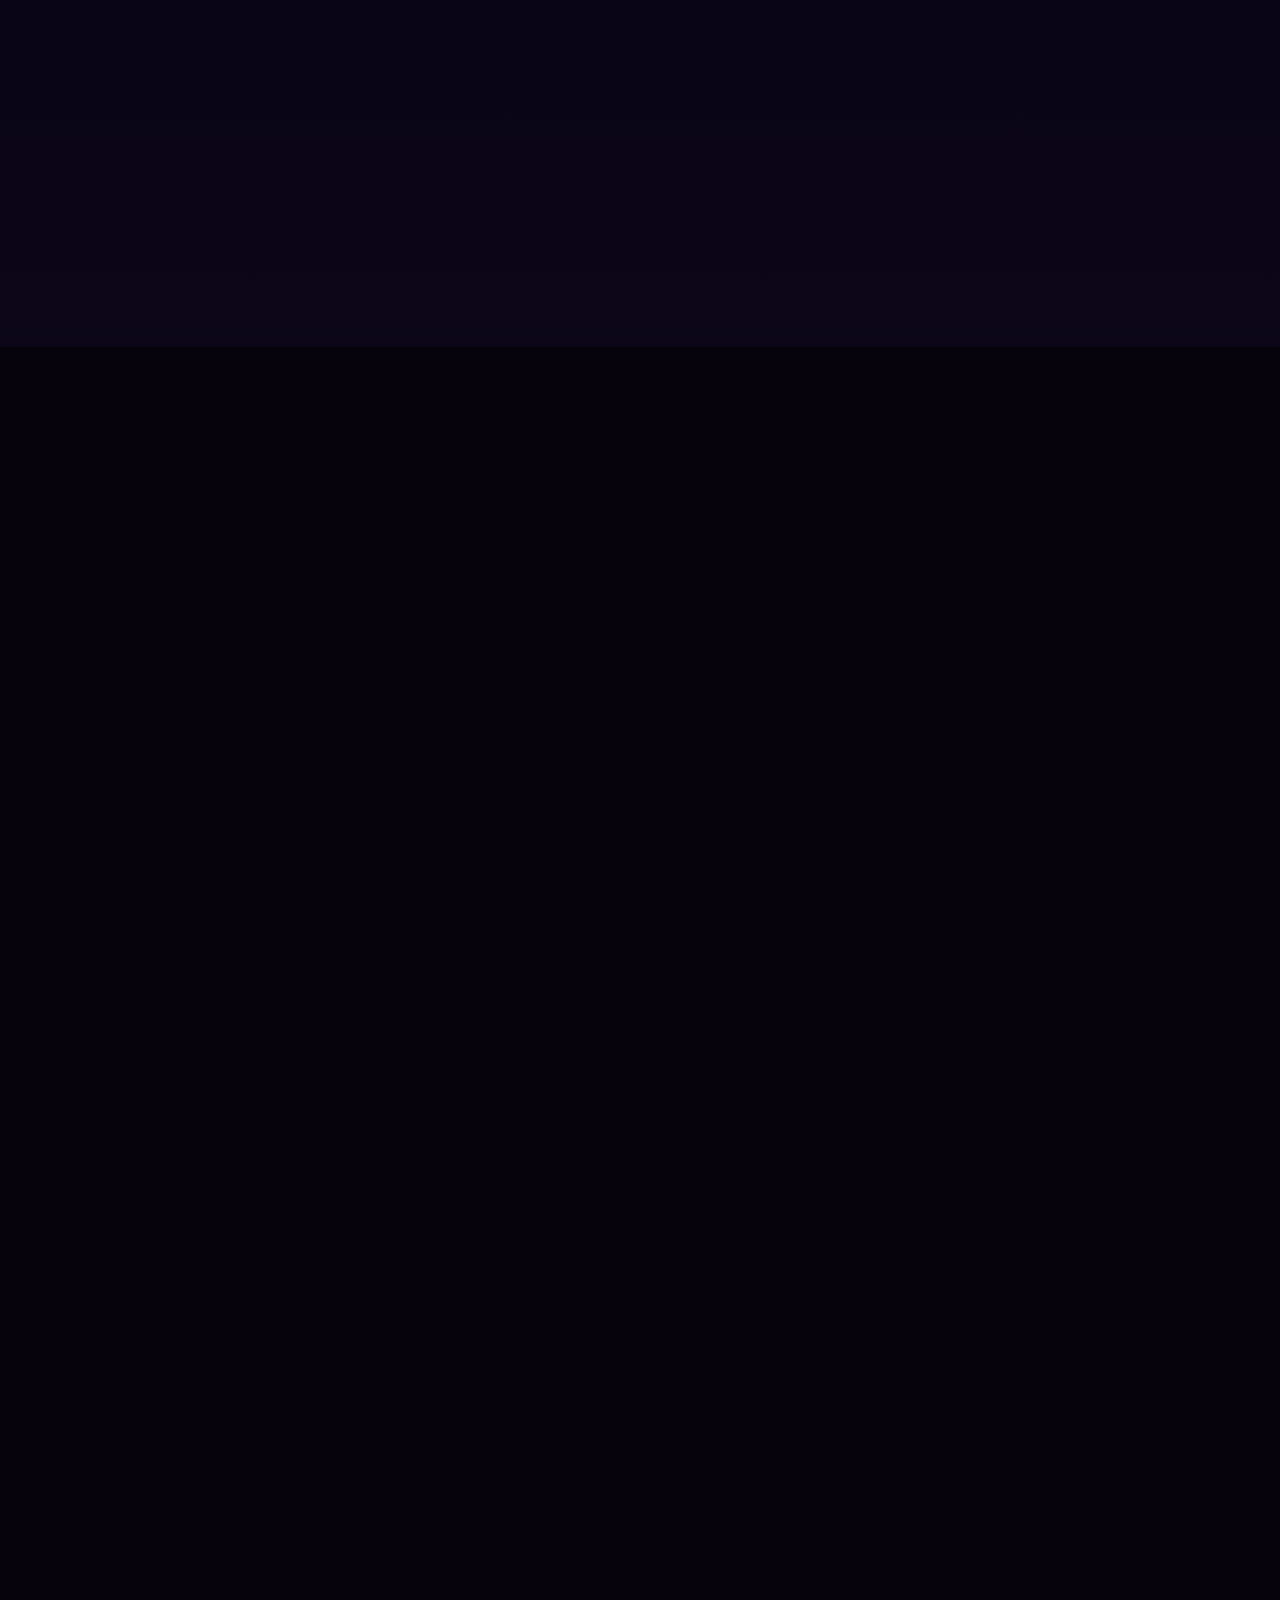
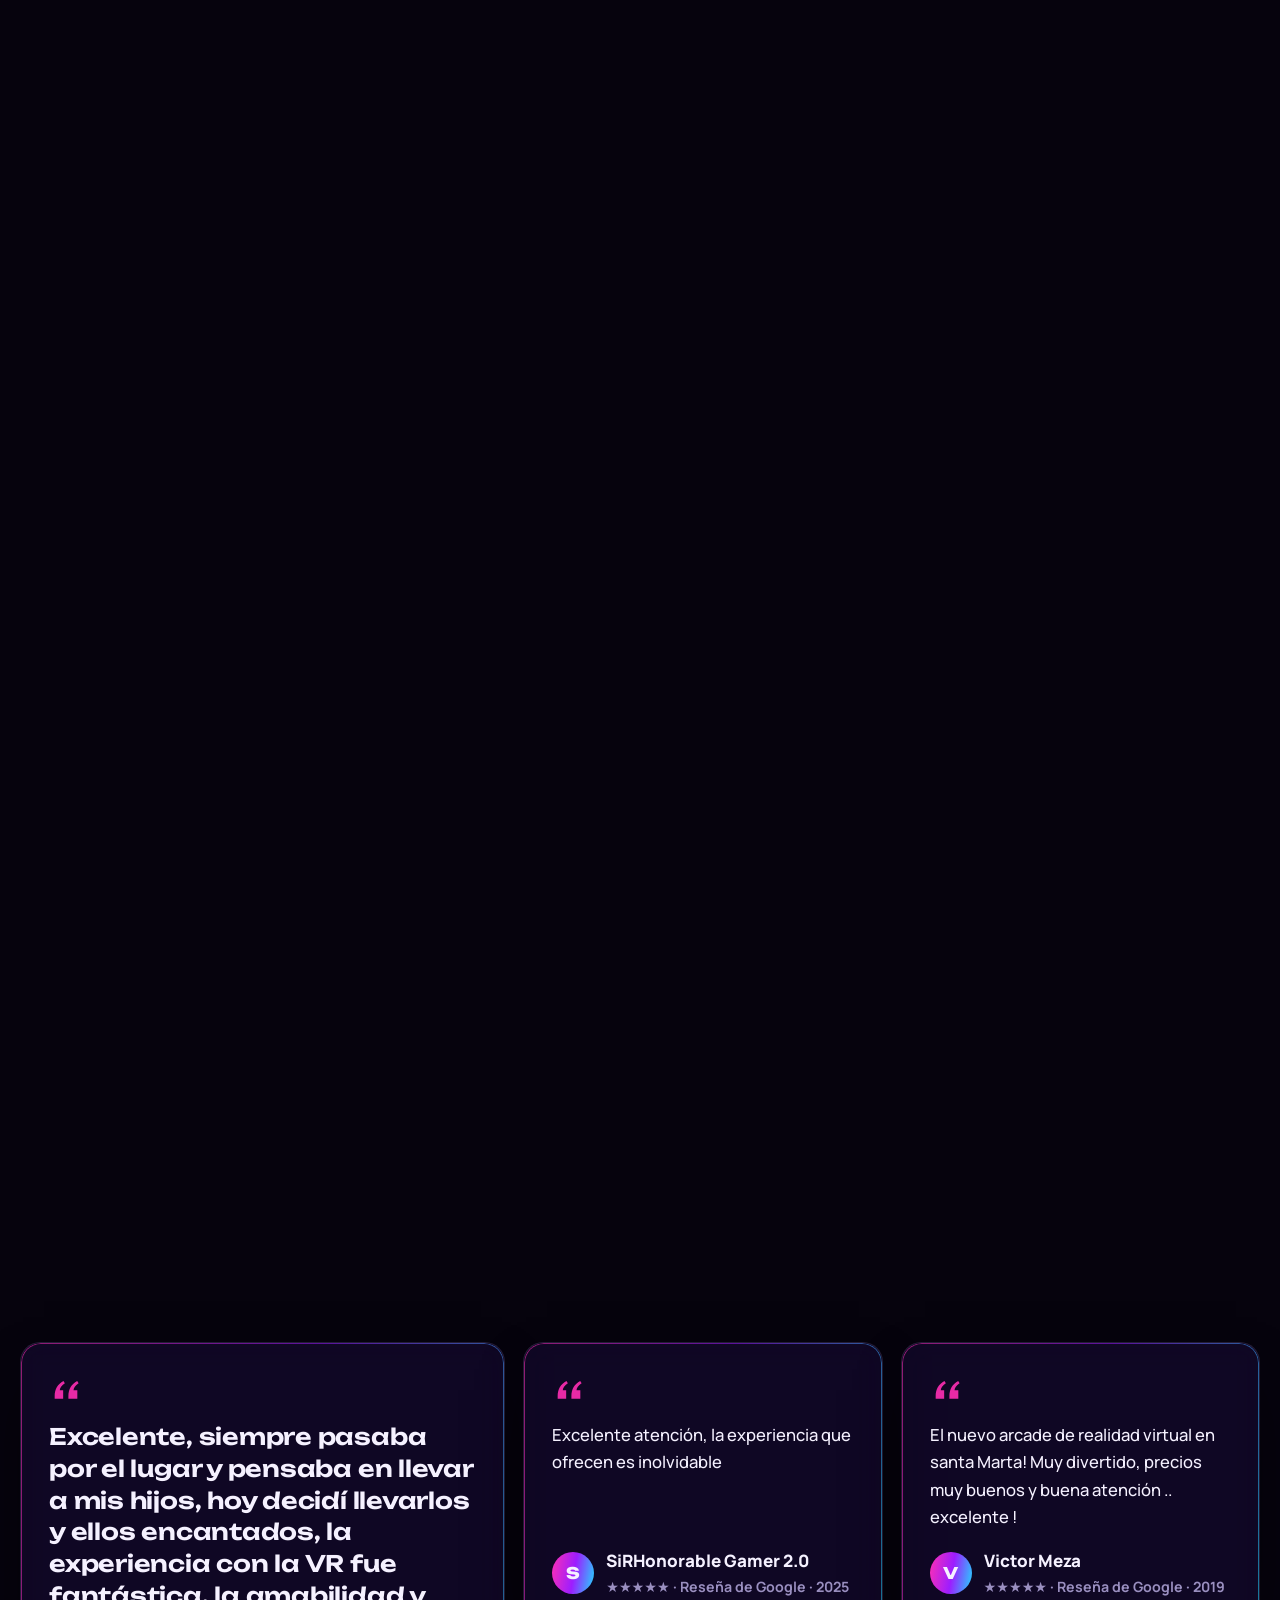
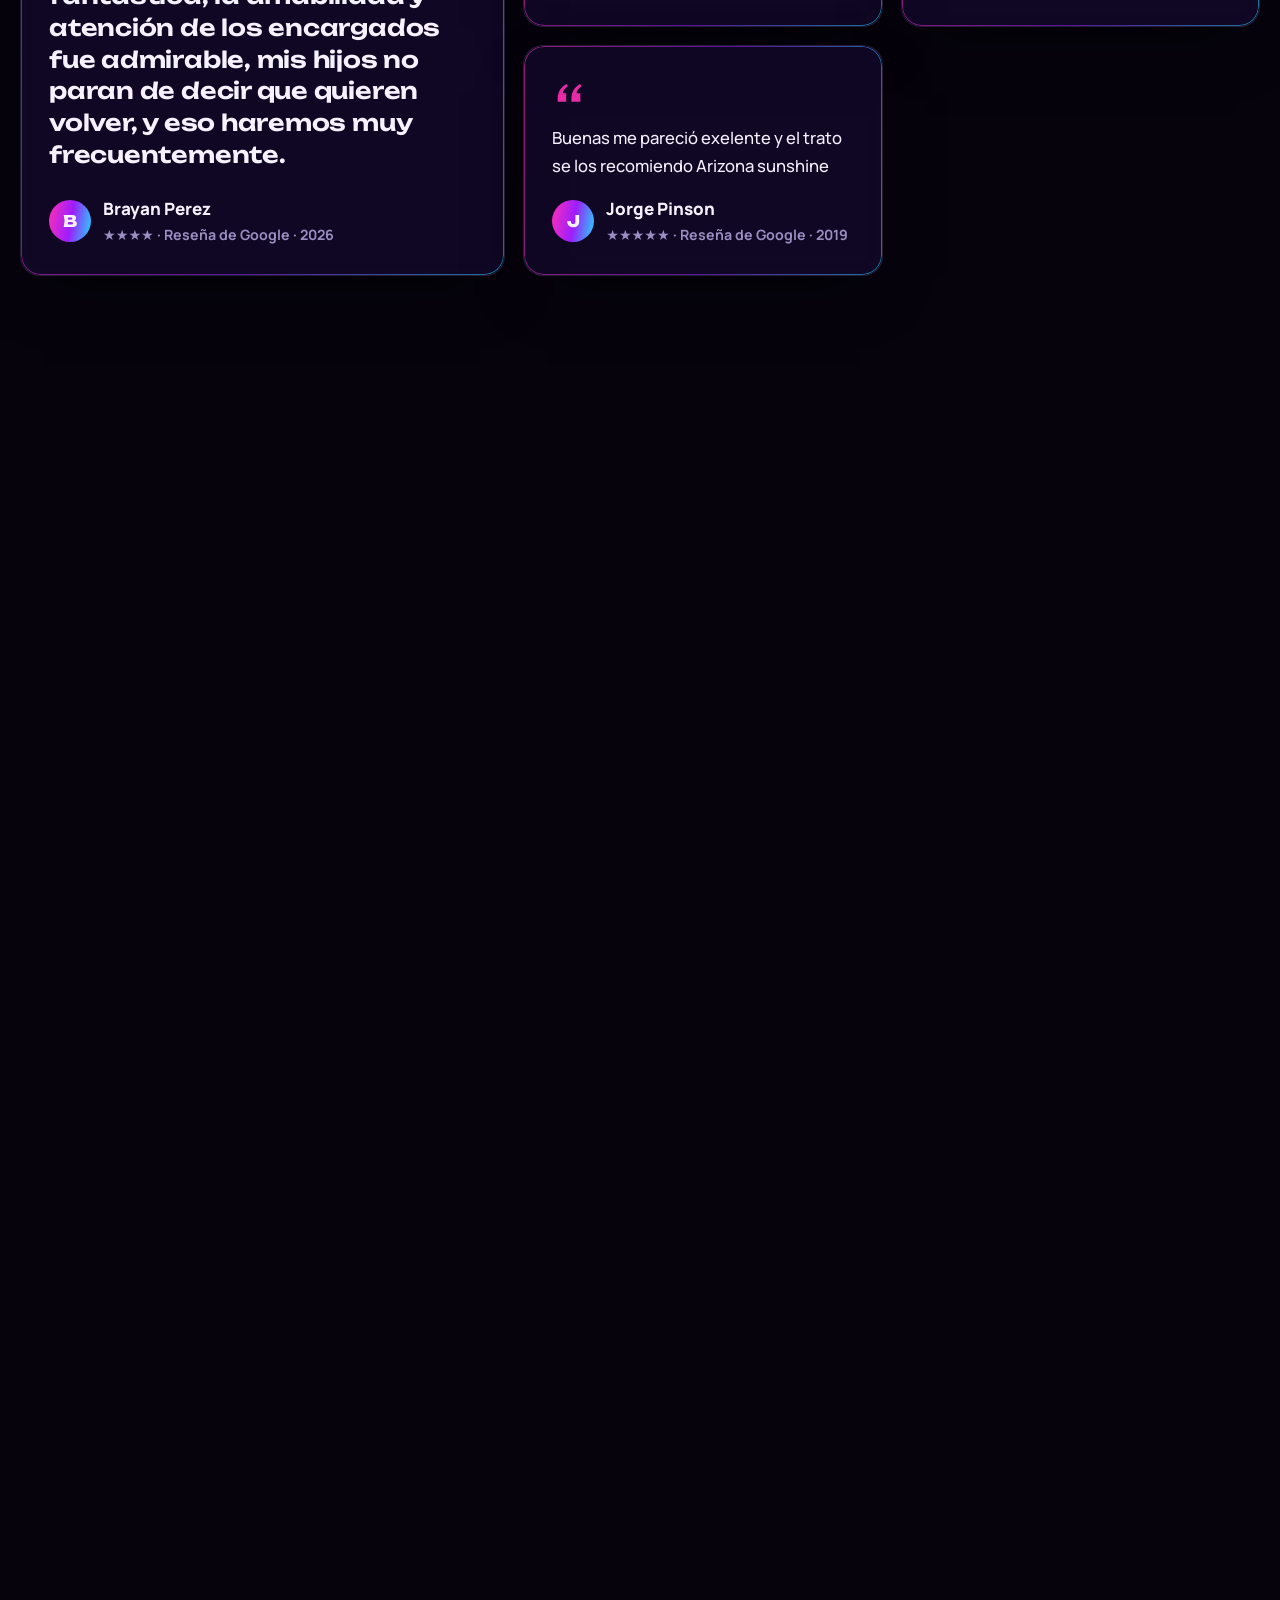
==== commit 9bd0edd1: "Horario: abrimos a las 10:00 a. m. todos los días Co-Authored-By: Claude Opus 5.5 <noreply@anthropic" ====
--- a/index.html
+++ b/index.html
@@ -40,8 +40,8 @@
     "address": { "@type": "PostalAddress", "streetAddress": "Cra. 21E #29L-24, Los Laureles", "addressLocality": "Santa Marta", "addressRegion": "Magdalena", "addressCountry": "CO" },
     "geo": { "@type": "GeoCoordinates", "latitude": 11.2209445, "longitude": -74.1883396 },
     "openingHoursSpecification": [
-      { "@type": "OpeningHoursSpecification", "dayOfWeek": ["Monday", "Tuesday", "Wednesday", "Thursday", "Friday"], "opens": "12:00", "closes": "20:30" },
-      { "@type": "OpeningHoursSpecification", "dayOfWeek": ["Saturday", "Sunday"], "opens": "12:00", "closes": "21:00" }
+      { "@type": "OpeningHoursSpecification", "dayOfWeek": ["Monday", "Tuesday", "Wednesday", "Thursday", "Friday"], "opens": "10:00", "closes": "20:30" },
+      { "@type": "OpeningHoursSpecification", "dayOfWeek": ["Saturday", "Sunday"], "opens": "10:00", "closes": "21:00" }
     ],
     "sameAs": ["https://www.instagram.com/vrzoneplay", "https://www.tiktok.com/@vrzoneplay", "https://www.facebook.com/VRZoneSM", "https://www.youtube.com/@vrzonesm"]
   }
@@ -201,7 +201,7 @@
             <a class="btn btn-primario btn-grande" data-wa="¡Hola VR ZONE! 🎮 Quiero jugar GTA VI. ¿Qué disponibilidad tienen? (WEB-G)" href="https://wa.me/573013350175"><svg aria-hidden="true"><use href="#i-wa"/></svg>Apartar mi turno</a>
             <a class="btn" data-promo="gtapase" hidden data-wa="¡Hola VR ZONE! 🎮 Quiero el Pase GTA VI de 5 horas por $50.000. (WEB-G)" href="https://wa.me/573013350175">Quiero el pase de 5 horas</a>
           </div>
-          <p class="gta-donde">📍 Cra. 21E #29L-24, Los Laureles, Santa Marta · Abrimos desde las 12 m. · <a href="#ubicacion">Cómo llegar</a></p>
+          <p class="gta-donde">📍 Cra. 21E #29L-24, Los Laureles, Santa Marta · Abrimos desde las 10:00 a. m. · <a href="#ubicacion">Cómo llegar</a></p>
         </div>
       </div>
     </section>
@@ -616,8 +616,8 @@
             <div class="dato-linea"><svg aria-hidden="true"><use href="#i-reloj"/></svg>
               <table class="horario" id="horario">
                 <caption class="solo-lector">Horario de atención</caption>
-                <tr data-dias="1,2,3,4,5"><th scope="row">Lunes a viernes</th><td>12:00 m. – 8:30 p. m.</td></tr>
-                <tr data-dias="0,6,festivo"><th scope="row">Sábados, domingos y festivos</th><td>12:00 m. – 9:00 p. m.</td></tr>
+                <tr data-dias="1,2,3,4,5"><th scope="row">Lunes a viernes</th><td>10:00 a. m. – 8:30 p. m.</td></tr>
+                <tr data-dias="0,6,festivo"><th scope="row">Sábados, domingos y festivos</th><td>10:00 a. m. – 9:00 p. m.</td></tr>
               </table>
             </div>
             <div class="dato-linea"><svg aria-hidden="true"><use href="#i-tel"/></svg><p><strong>WhatsApp 301 335 0175</strong>Reservas, tarifas y promociones.</p></div>
@@ -682,7 +682,7 @@
         </div>
         <div>
           <h4>Horario</h4>
-          <ul><li><p>Lunes a viernes<br>12:00 m. – 8:30 p. m.</p></li><li><p>Sábados, domingos y festivos<br>12:00 m. – 9:00 p. m.</p></li></ul>
+          <ul><li><p>Lunes a viernes<br>10:00 a. m. – 8:30 p. m.</p></li><li><p>Sábados, domingos y festivos<br>10:00 a. m. – 9:00 p. m.</p></li></ul>
         </div>
         <div>
           <h4>Contacto</h4>
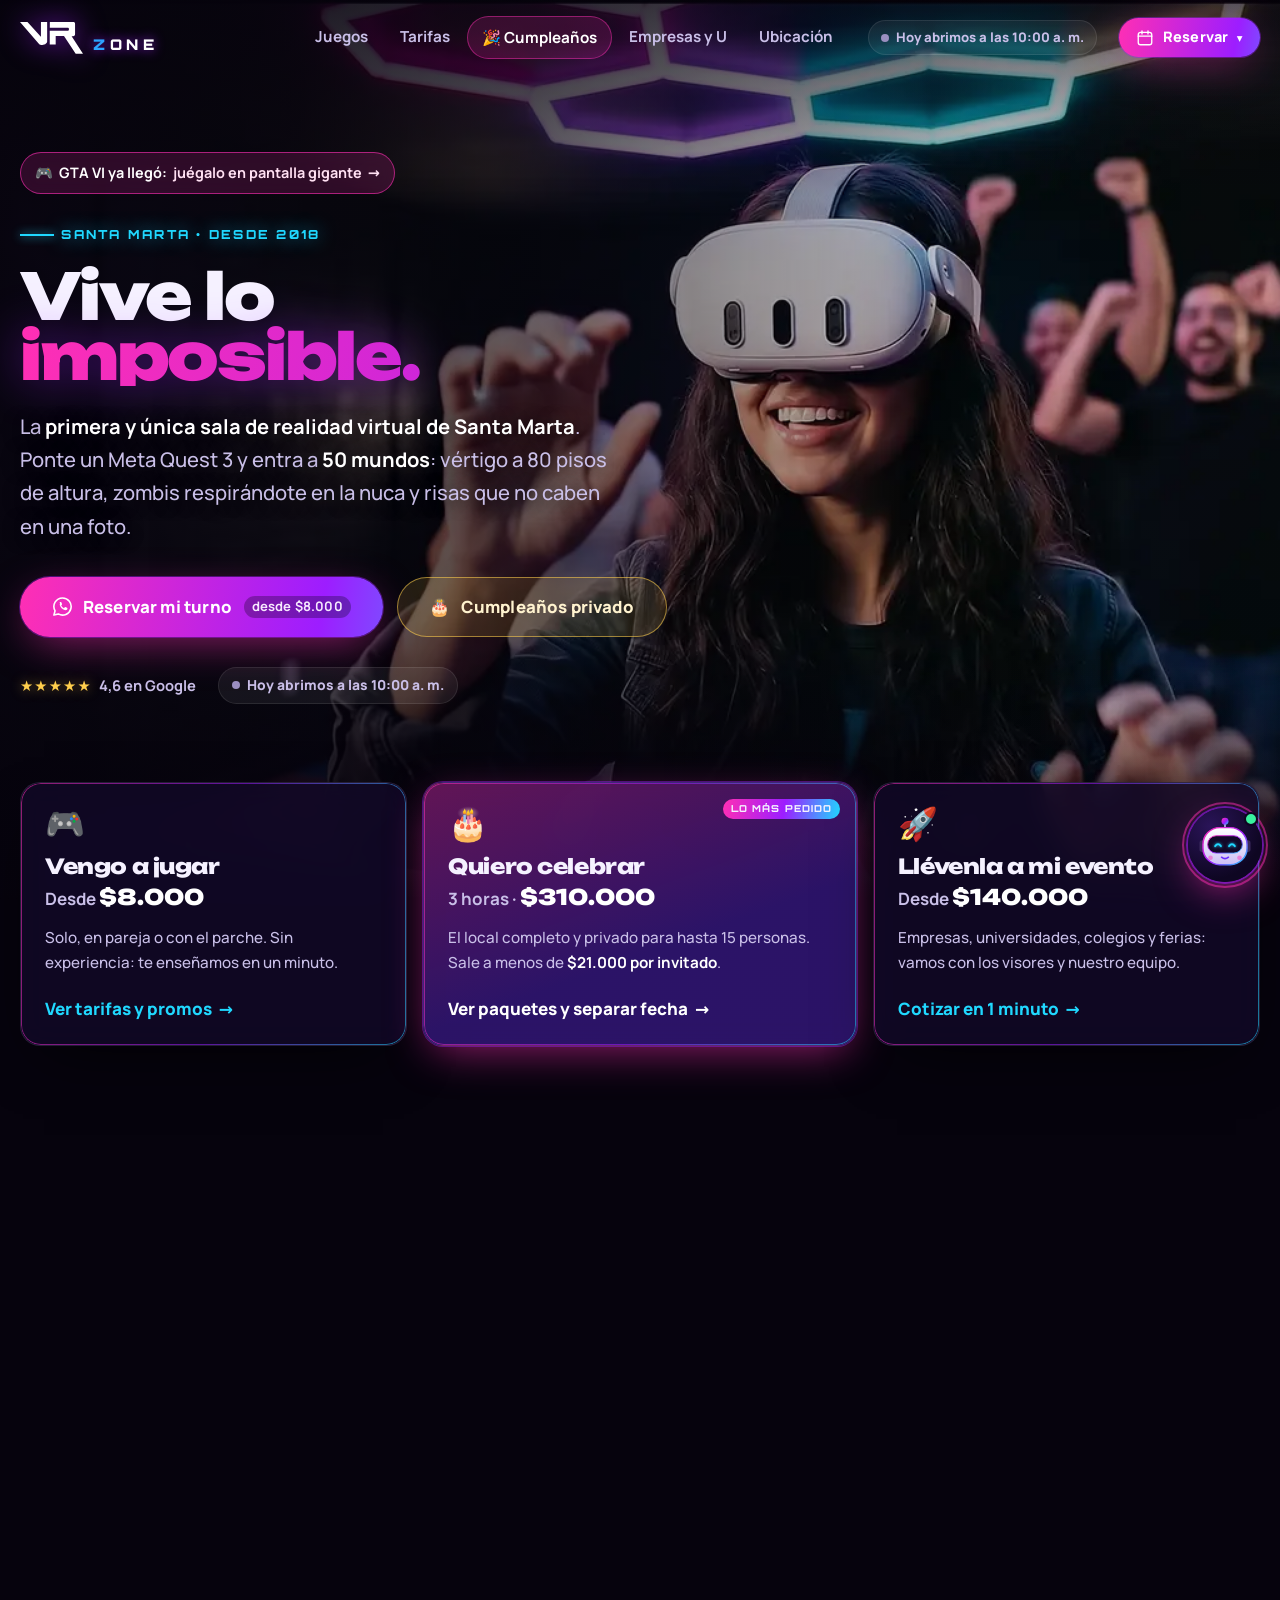
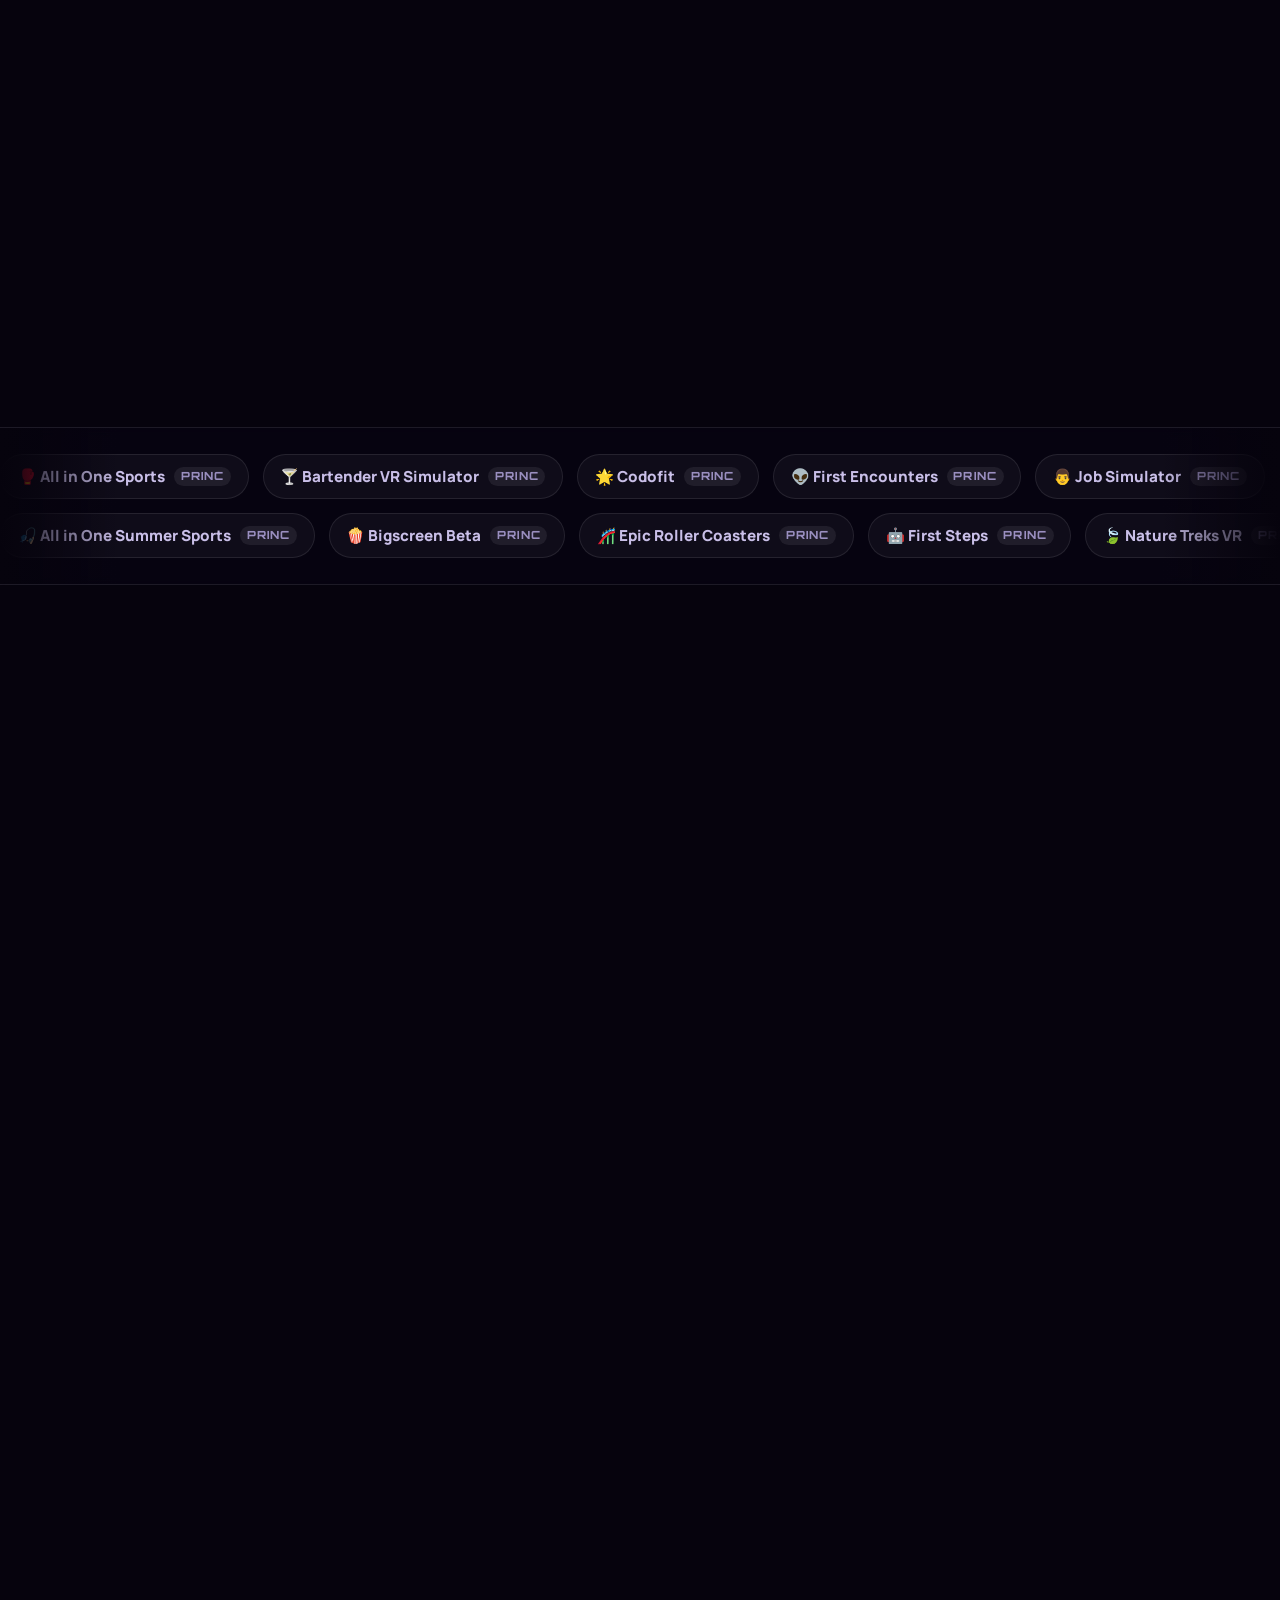
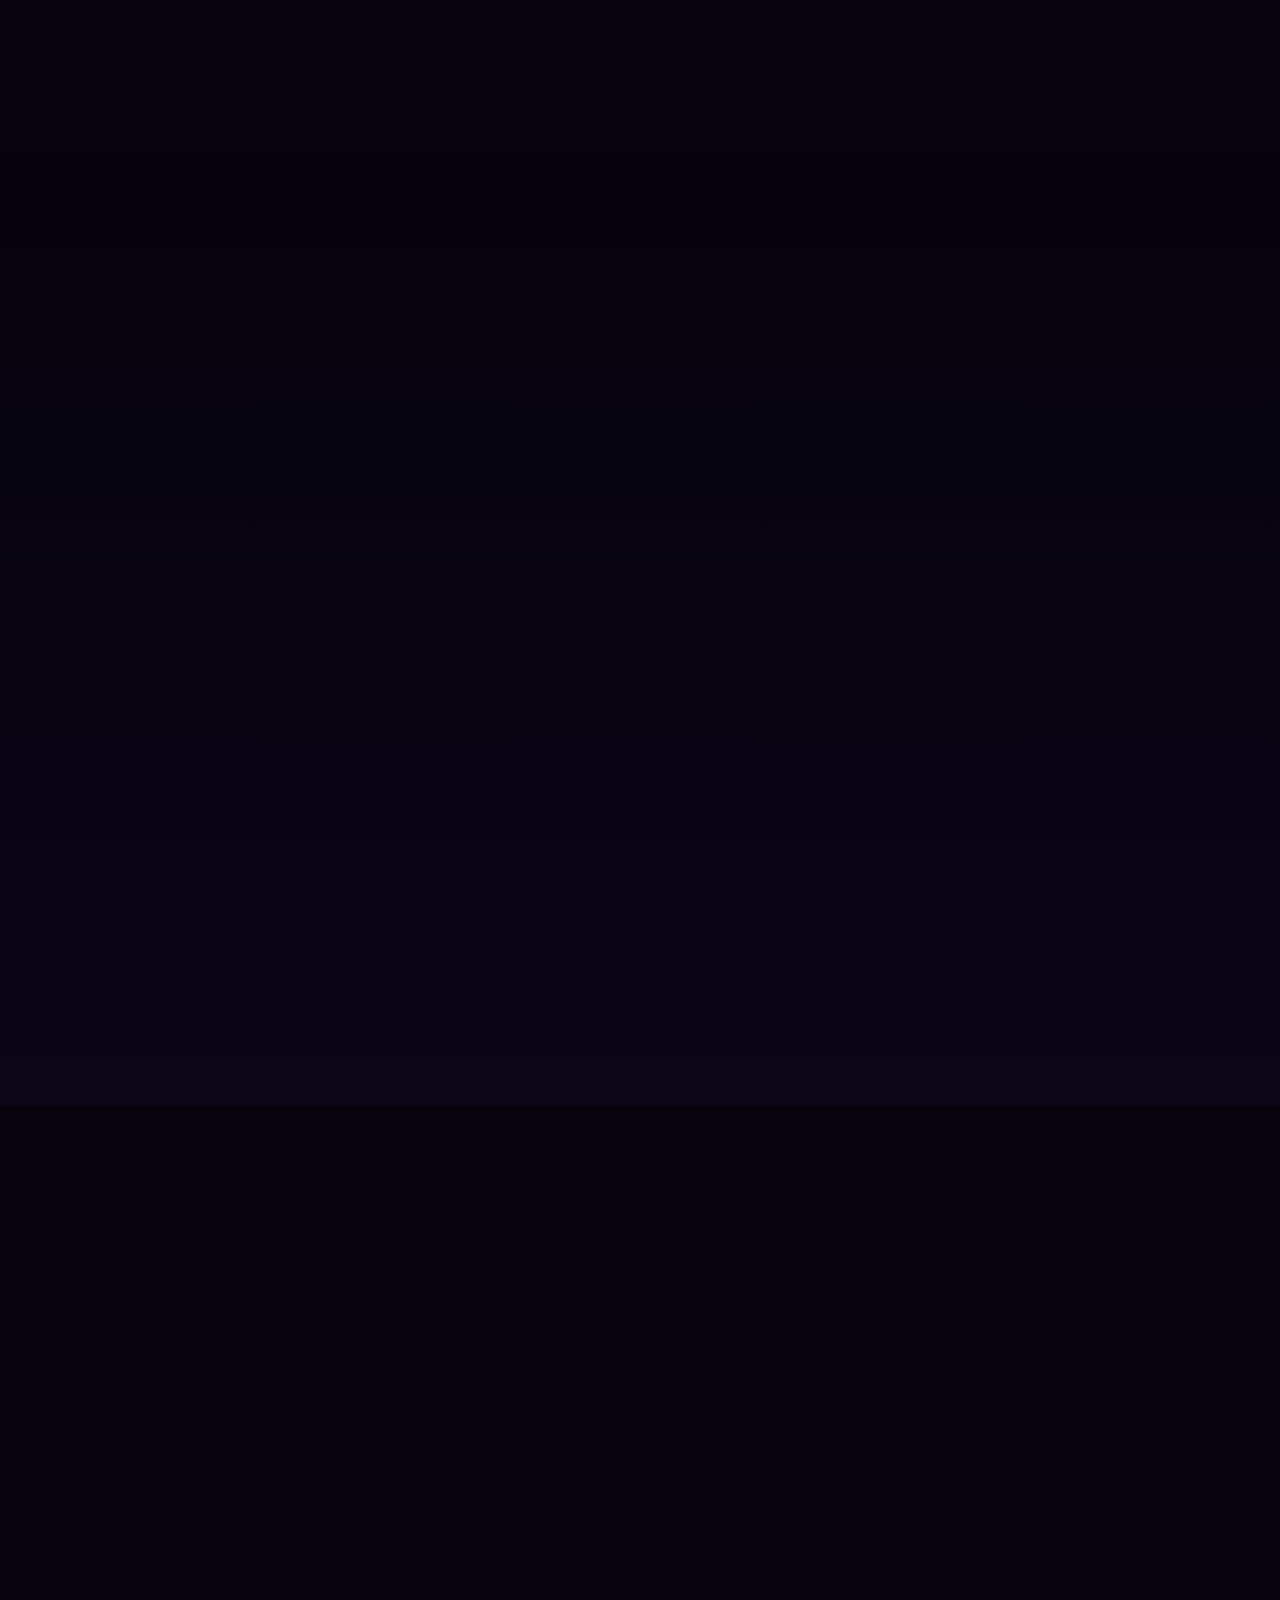
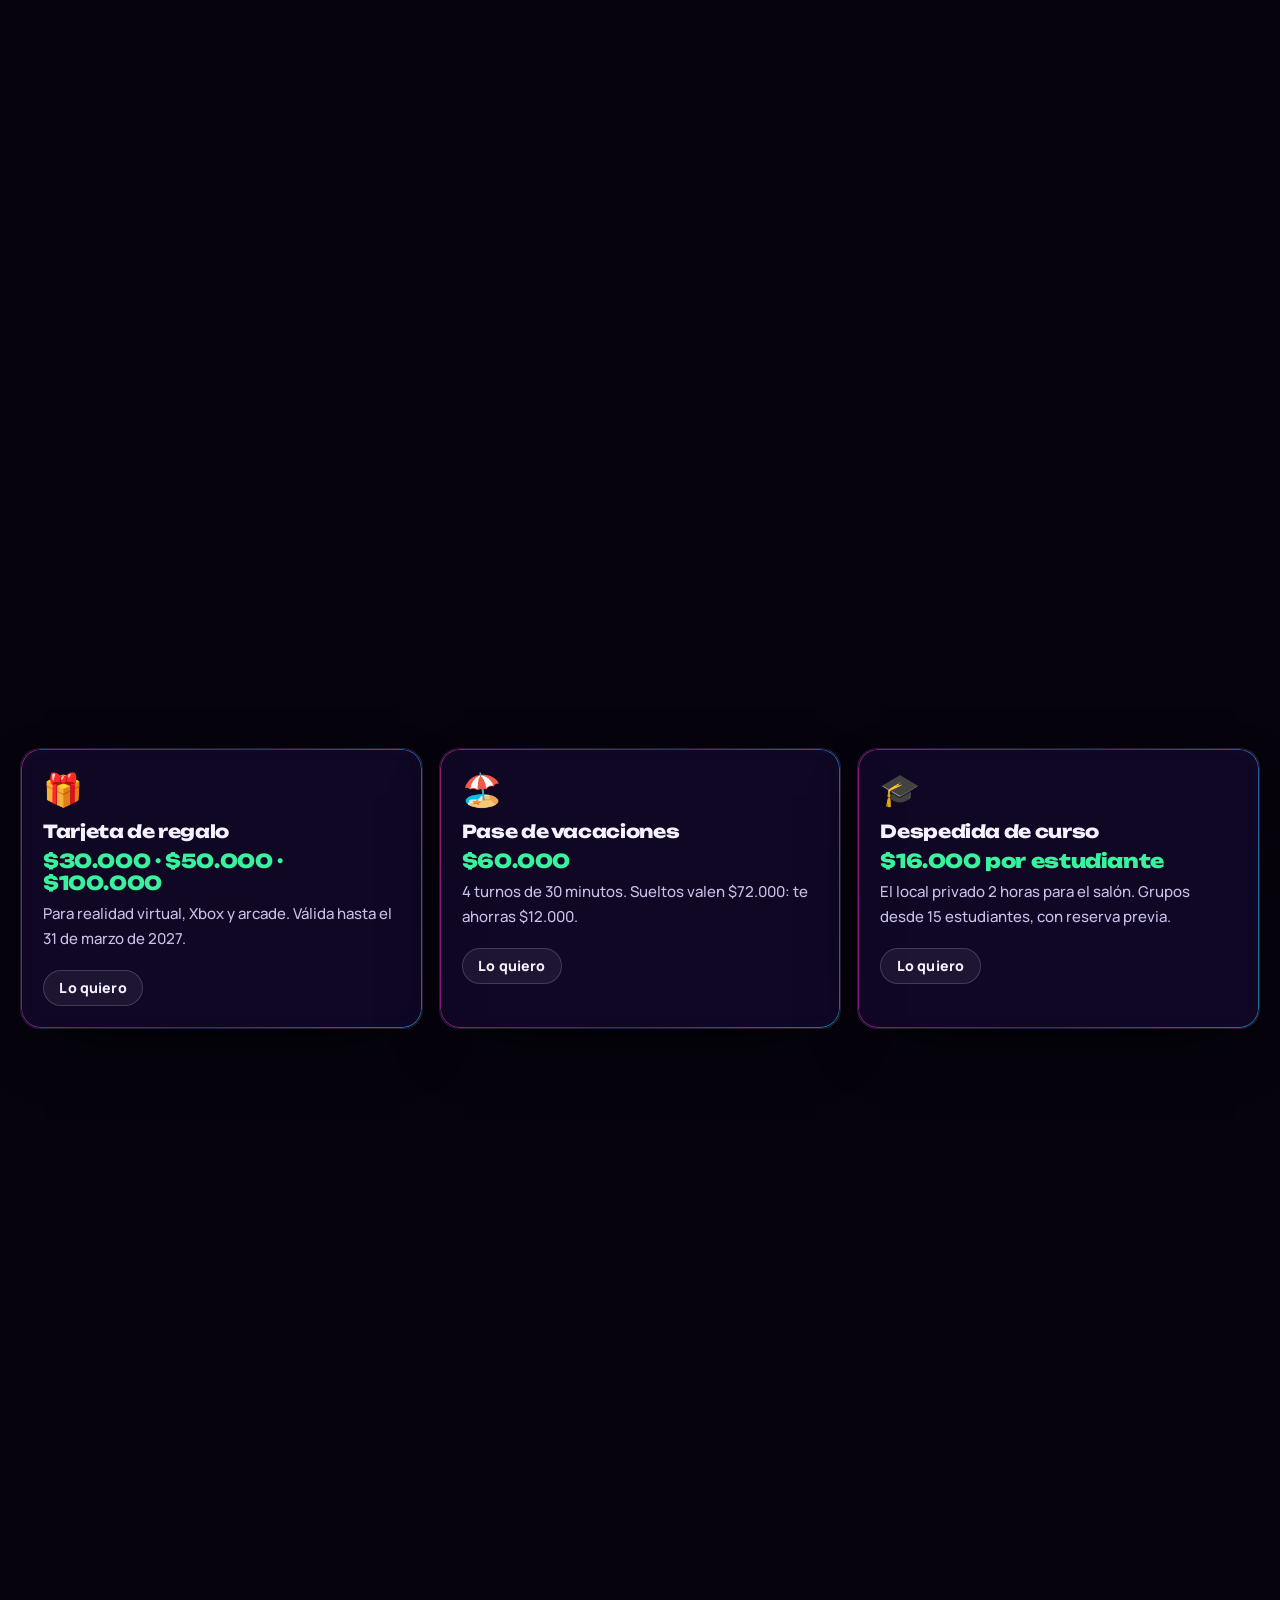
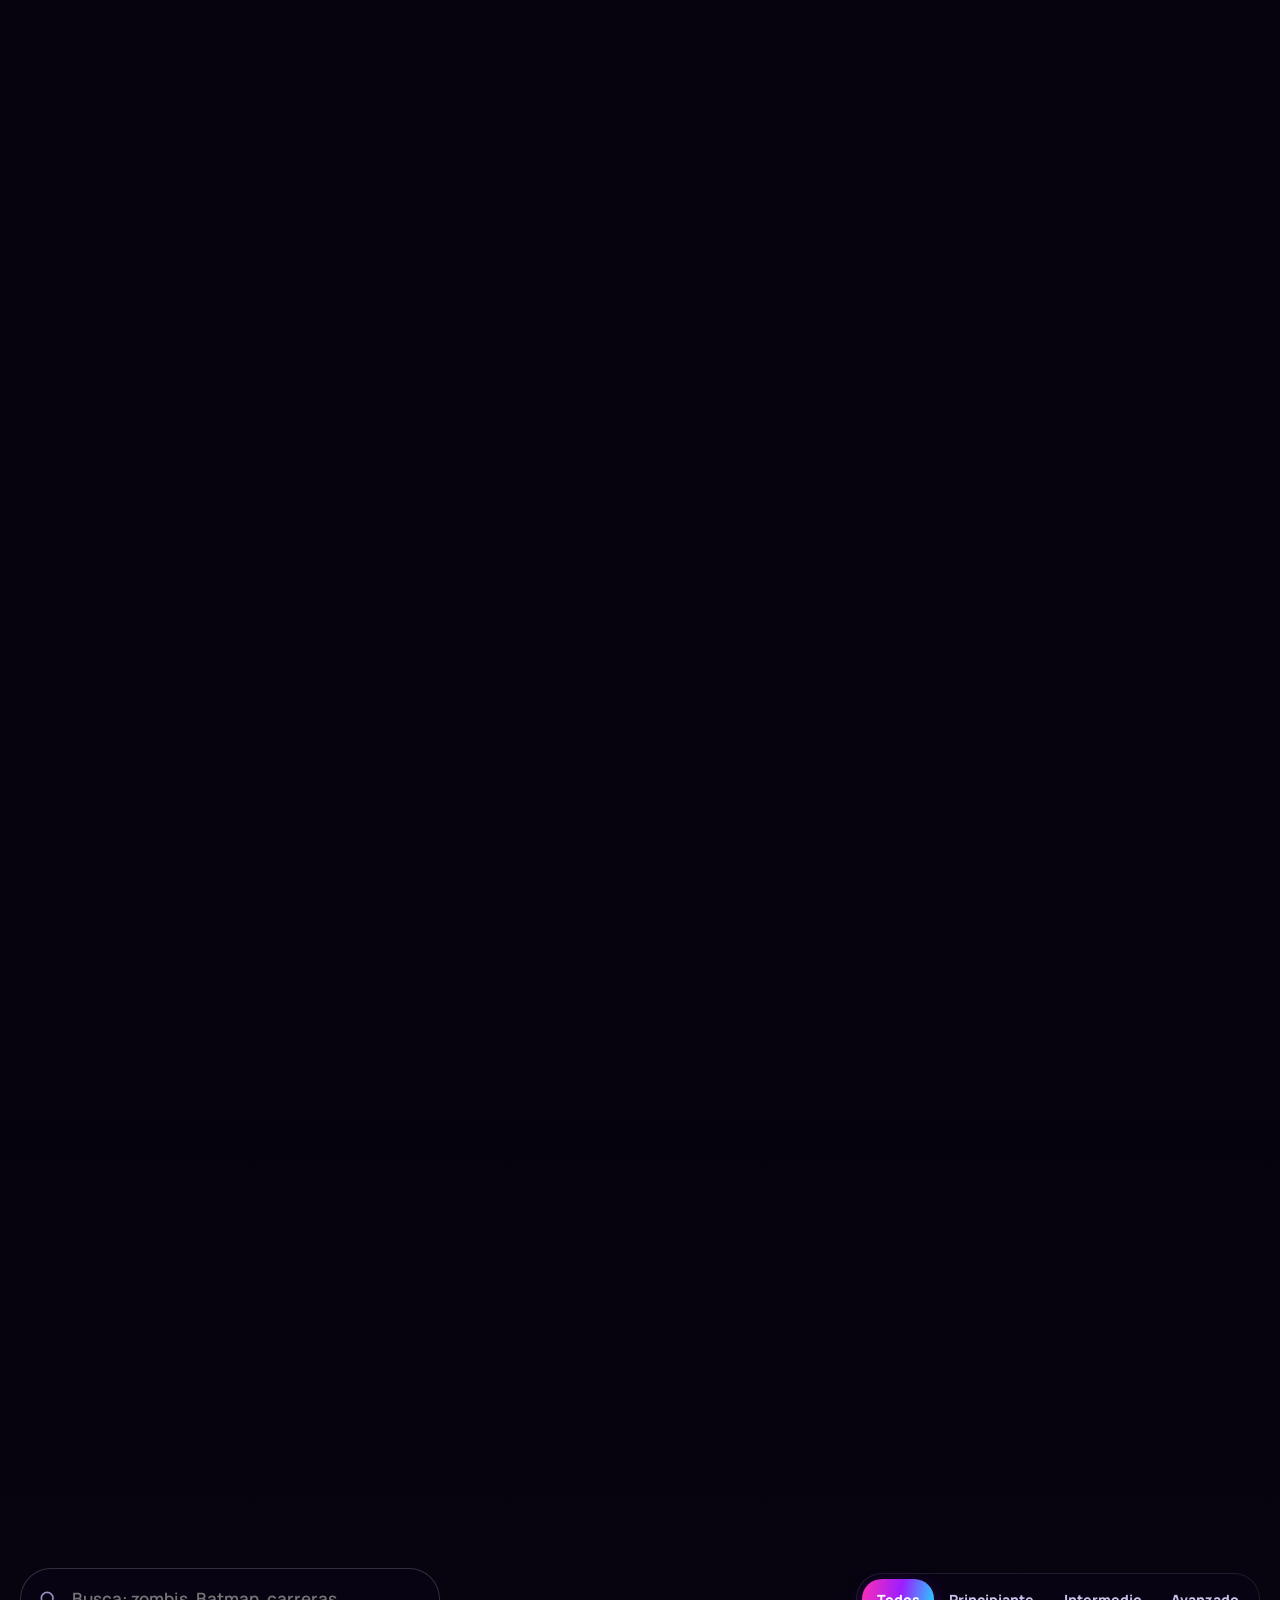
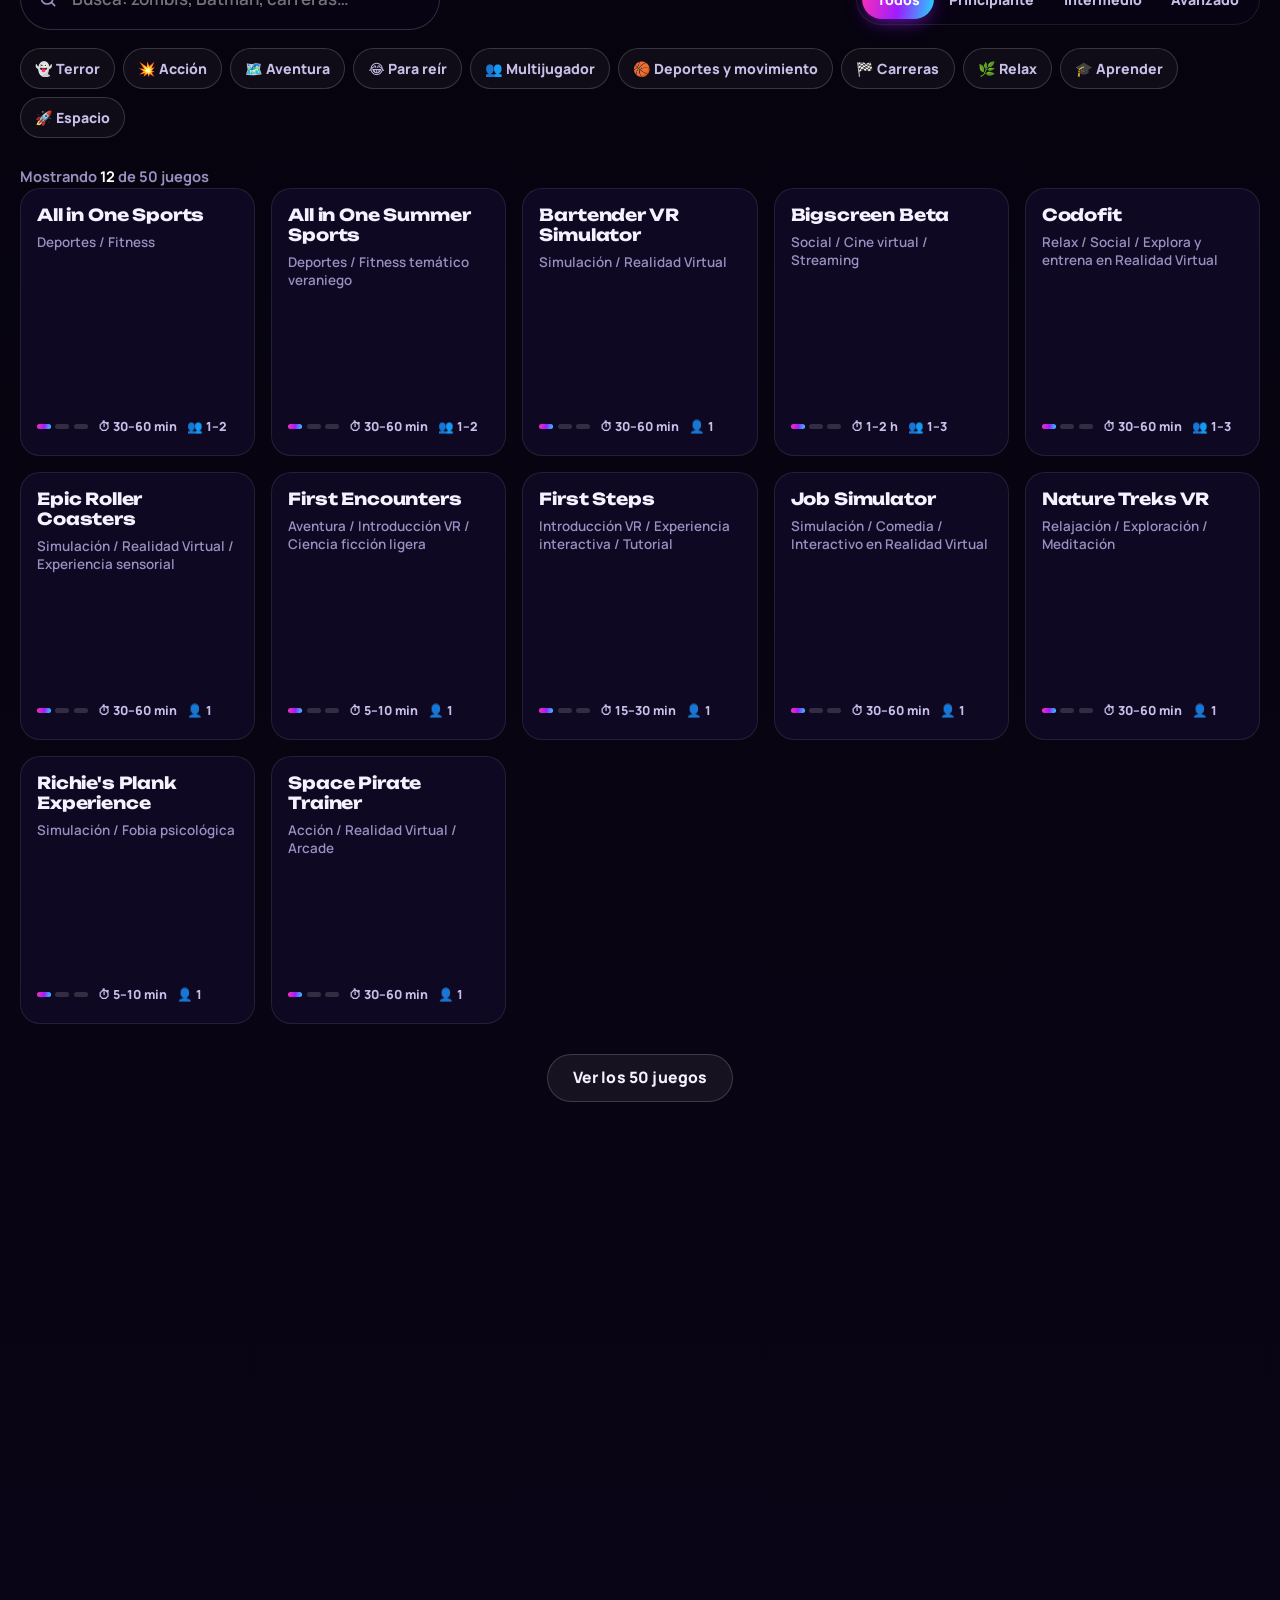
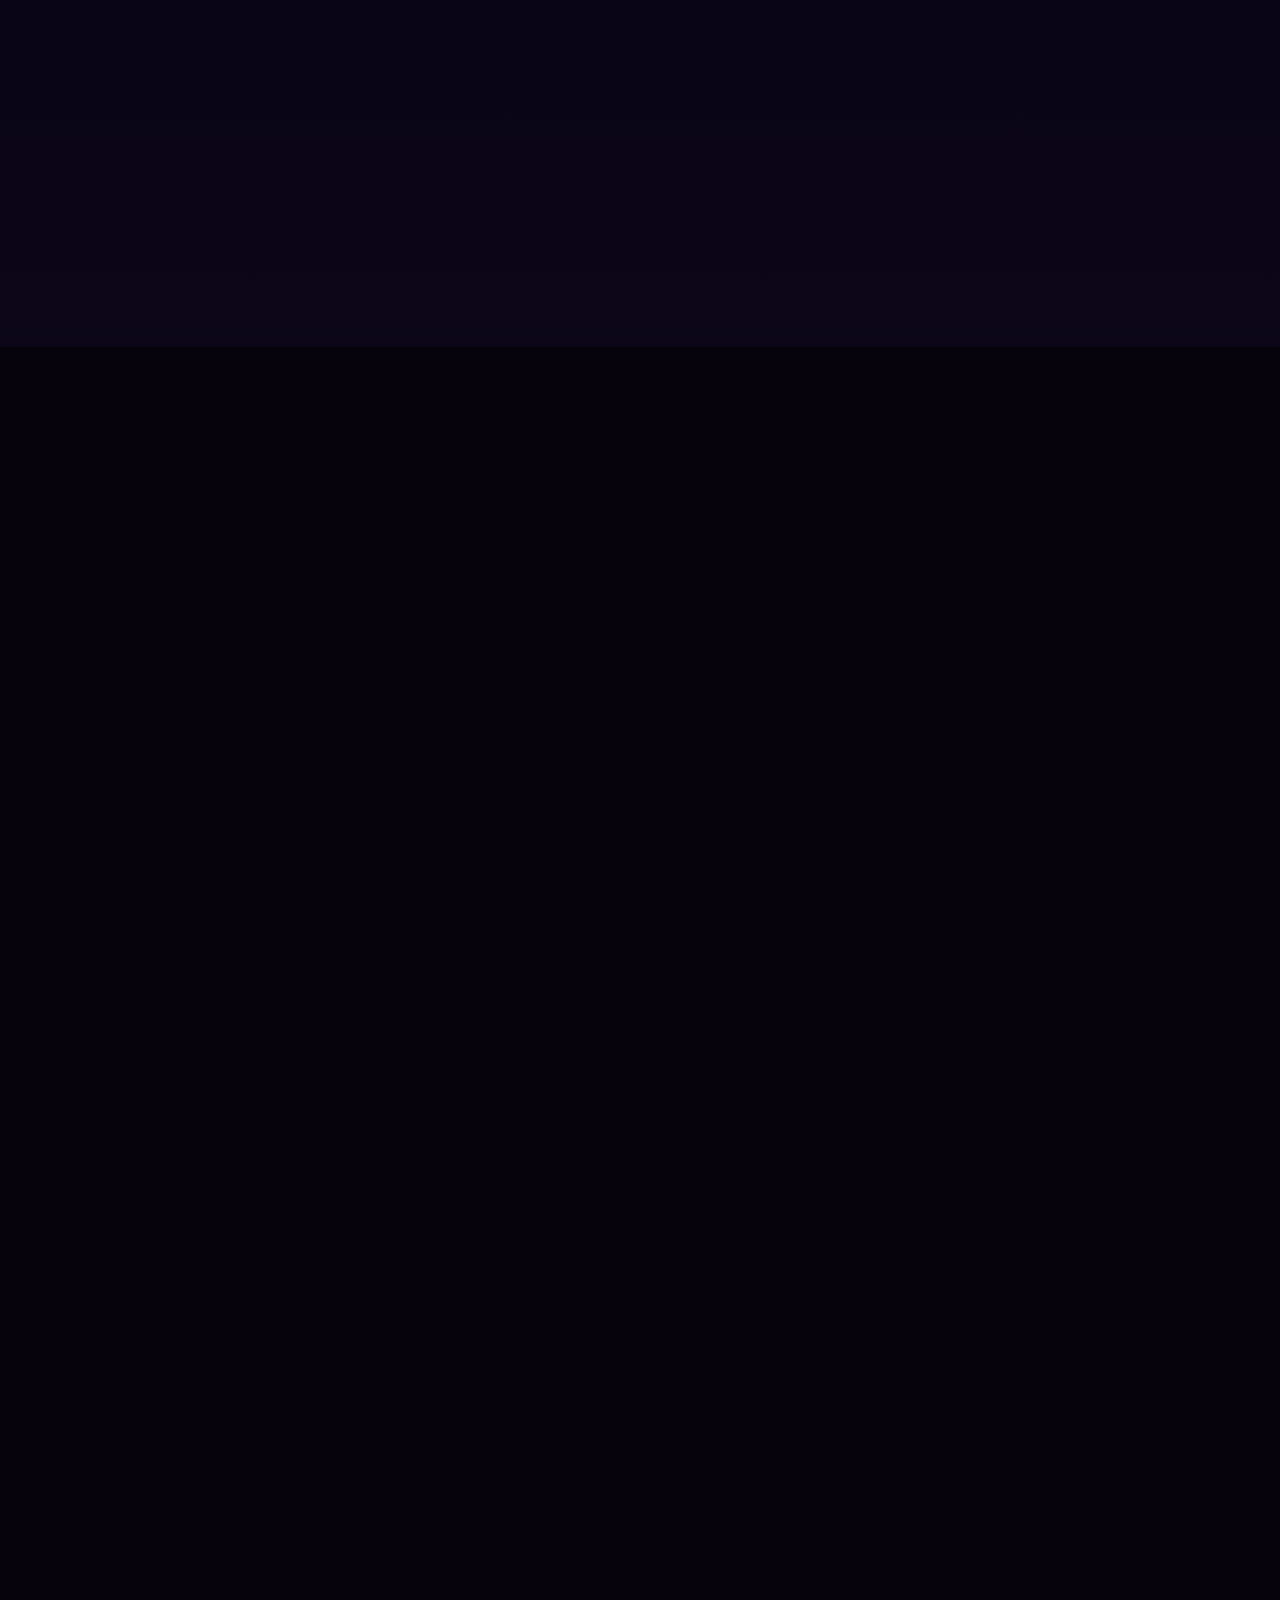
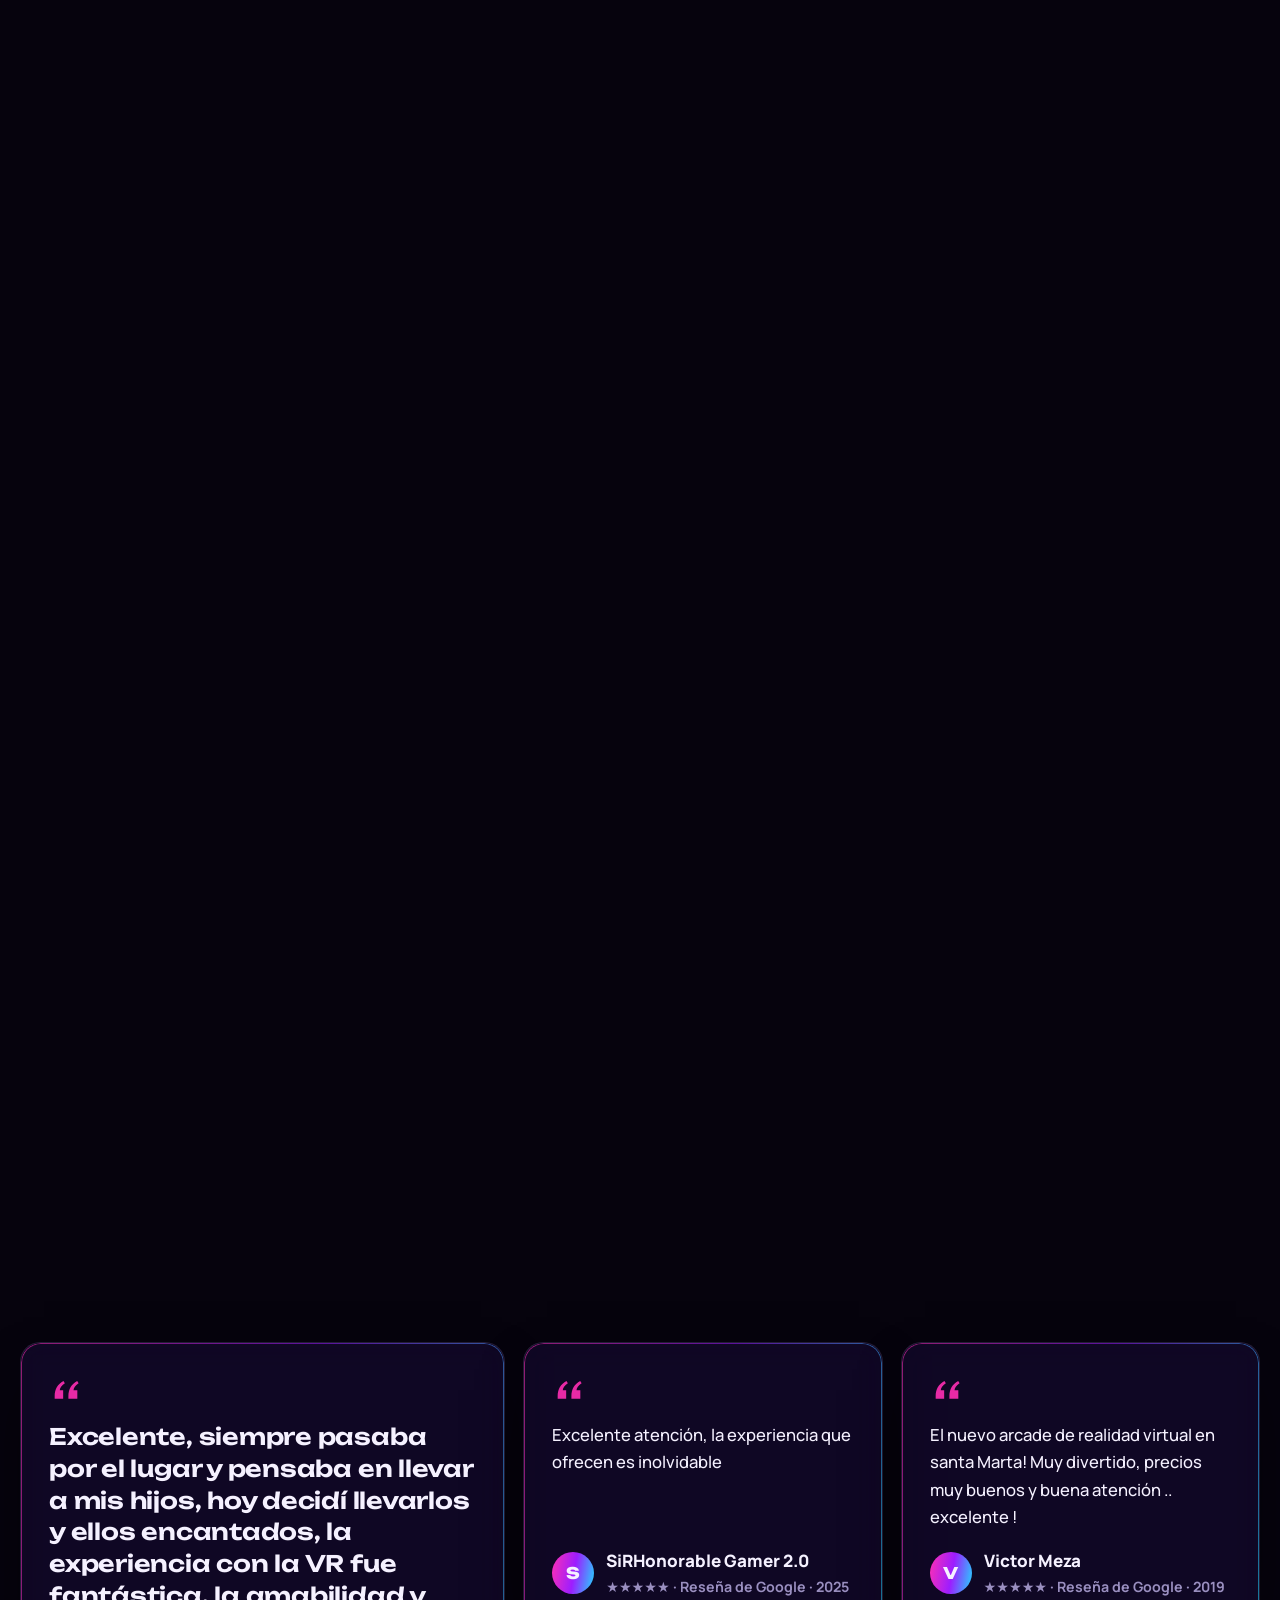
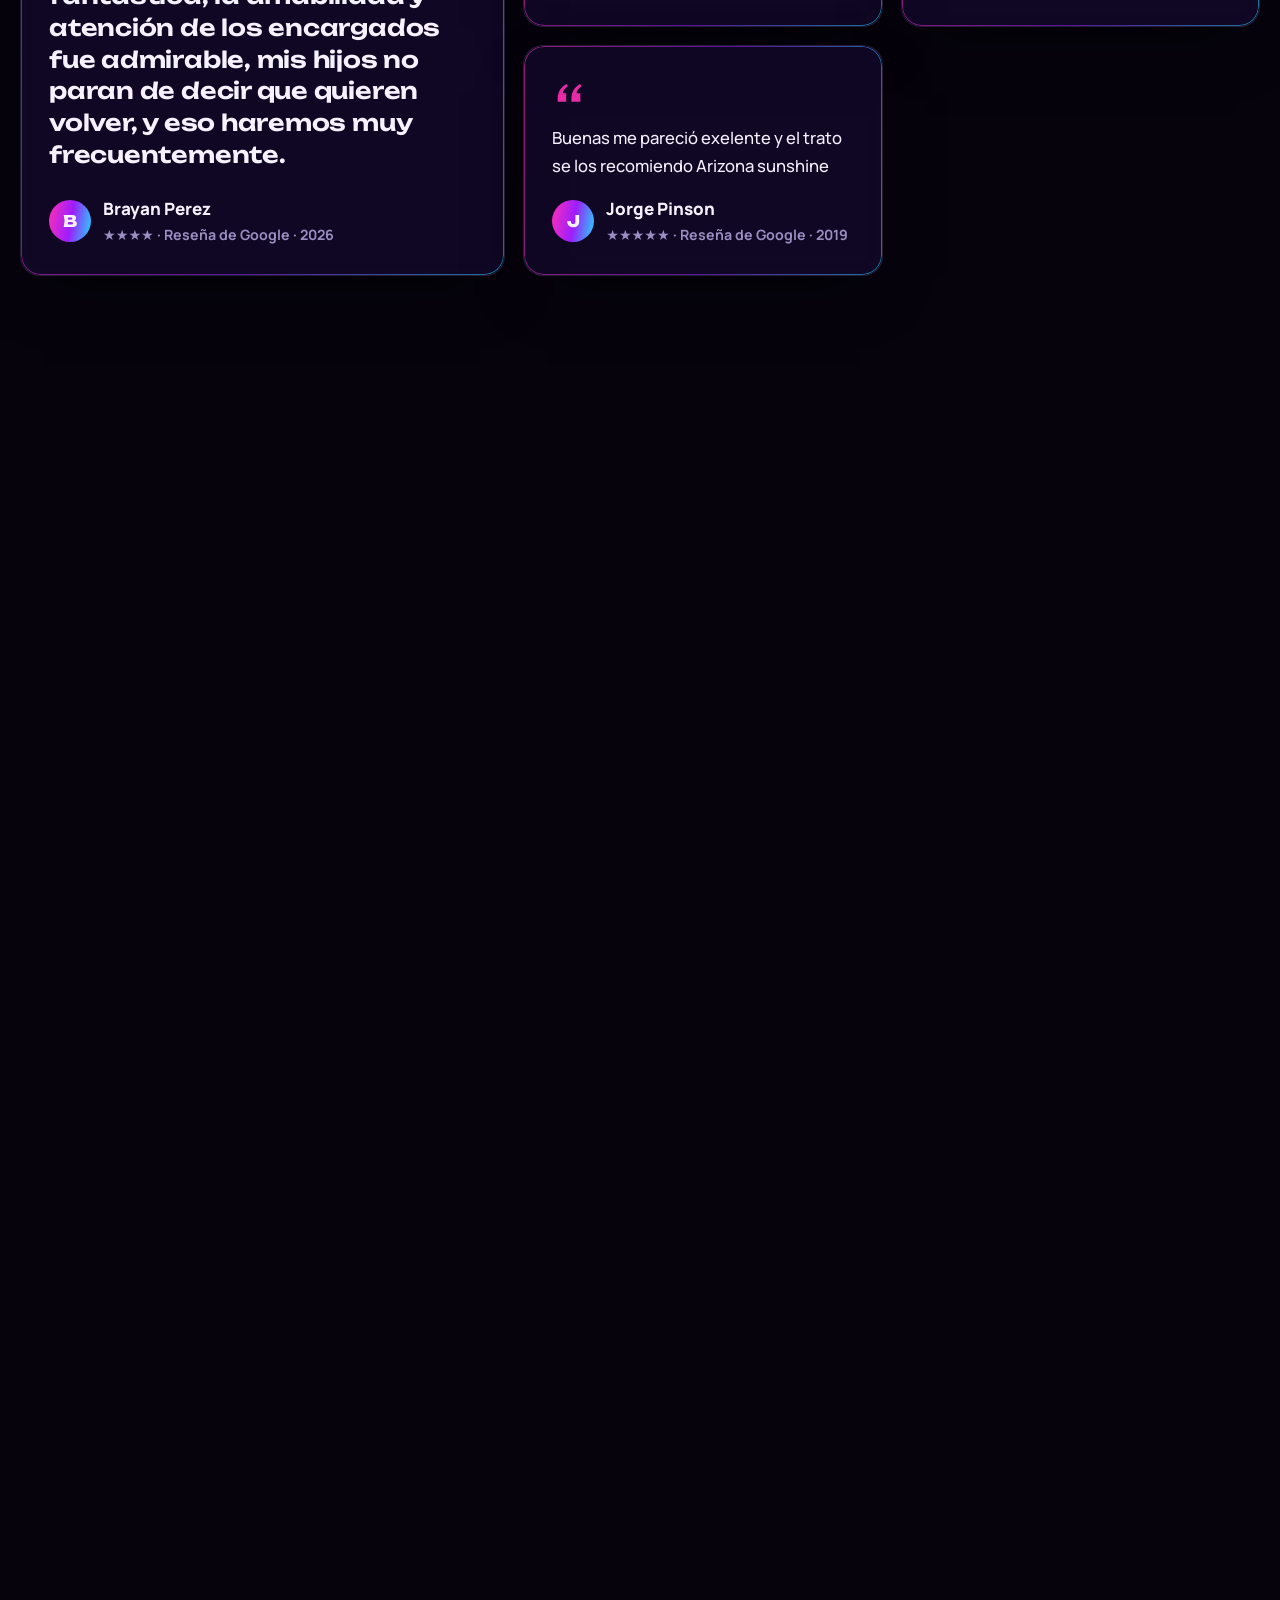
==== commit bbe90bd8: "LinkedIn en el sitio: pie de las tres páginas, sameAs y Zeta La página de empresa linkedin.com/compa" ====
--- a/index.html
+++ b/index.html
@@ -43,7 +43,7 @@
       { "@type": "OpeningHoursSpecification", "dayOfWeek": ["Monday", "Tuesday", "Wednesday", "Thursday", "Friday"], "opens": "10:00", "closes": "20:30" },
       { "@type": "OpeningHoursSpecification", "dayOfWeek": ["Saturday", "Sunday"], "opens": "10:00", "closes": "21:00" }
     ],
-    "sameAs": ["https://www.instagram.com/vrzoneplay", "https://www.tiktok.com/@vrzoneplay", "https://www.facebook.com/VRZoneSM", "https://www.youtube.com/@vrzonesm"]
+    "sameAs": ["https://www.instagram.com/vrzoneplay", "https://www.tiktok.com/@vrzoneplay", "https://www.facebook.com/VRZoneSM", "https://www.youtube.com/@vrzonesm", "https://www.linkedin.com/company/vrzoneplay"]
   }
   </script>
   <script src="assets/js/negocio.js" defer></script>
@@ -689,7 +689,7 @@
           <ul>
             <li><a data-wa="¡Hola VR ZONE! 👋" href="https://wa.me/573013350175">WhatsApp 301 335 0175</a></li>
             <li><a href="https://maps.app.goo.gl/PvHfKisYn3ueZZKz9" target="_blank" rel="noopener">Cra. 21E #29L-24, Los Laureles</a></li>
-            <li><a href="https://www.instagram.com/vrzoneplay" target="_blank" rel="noopener">Instagram</a> · <a href="https://www.tiktok.com/@vrzoneplay" target="_blank" rel="noopener">TikTok</a> · <a href="https://www.facebook.com/VRZoneSM" target="_blank" rel="noopener">Facebook</a> · <a href="https://www.youtube.com/@vrzonesm" target="_blank" rel="noopener">YouTube</a></li>
+            <li><a href="https://www.instagram.com/vrzoneplay" target="_blank" rel="noopener">Instagram</a> · <a href="https://www.tiktok.com/@vrzoneplay" target="_blank" rel="noopener">TikTok</a> · <a href="https://www.facebook.com/VRZoneSM" target="_blank" rel="noopener">Facebook</a> · <a href="https://www.youtube.com/@vrzonesm" target="_blank" rel="noopener">YouTube</a> · <a href="https://www.linkedin.com/company/vrzoneplay" target="_blank" rel="noopener">LinkedIn</a></li>
           </ul>
         </div>
       </div>
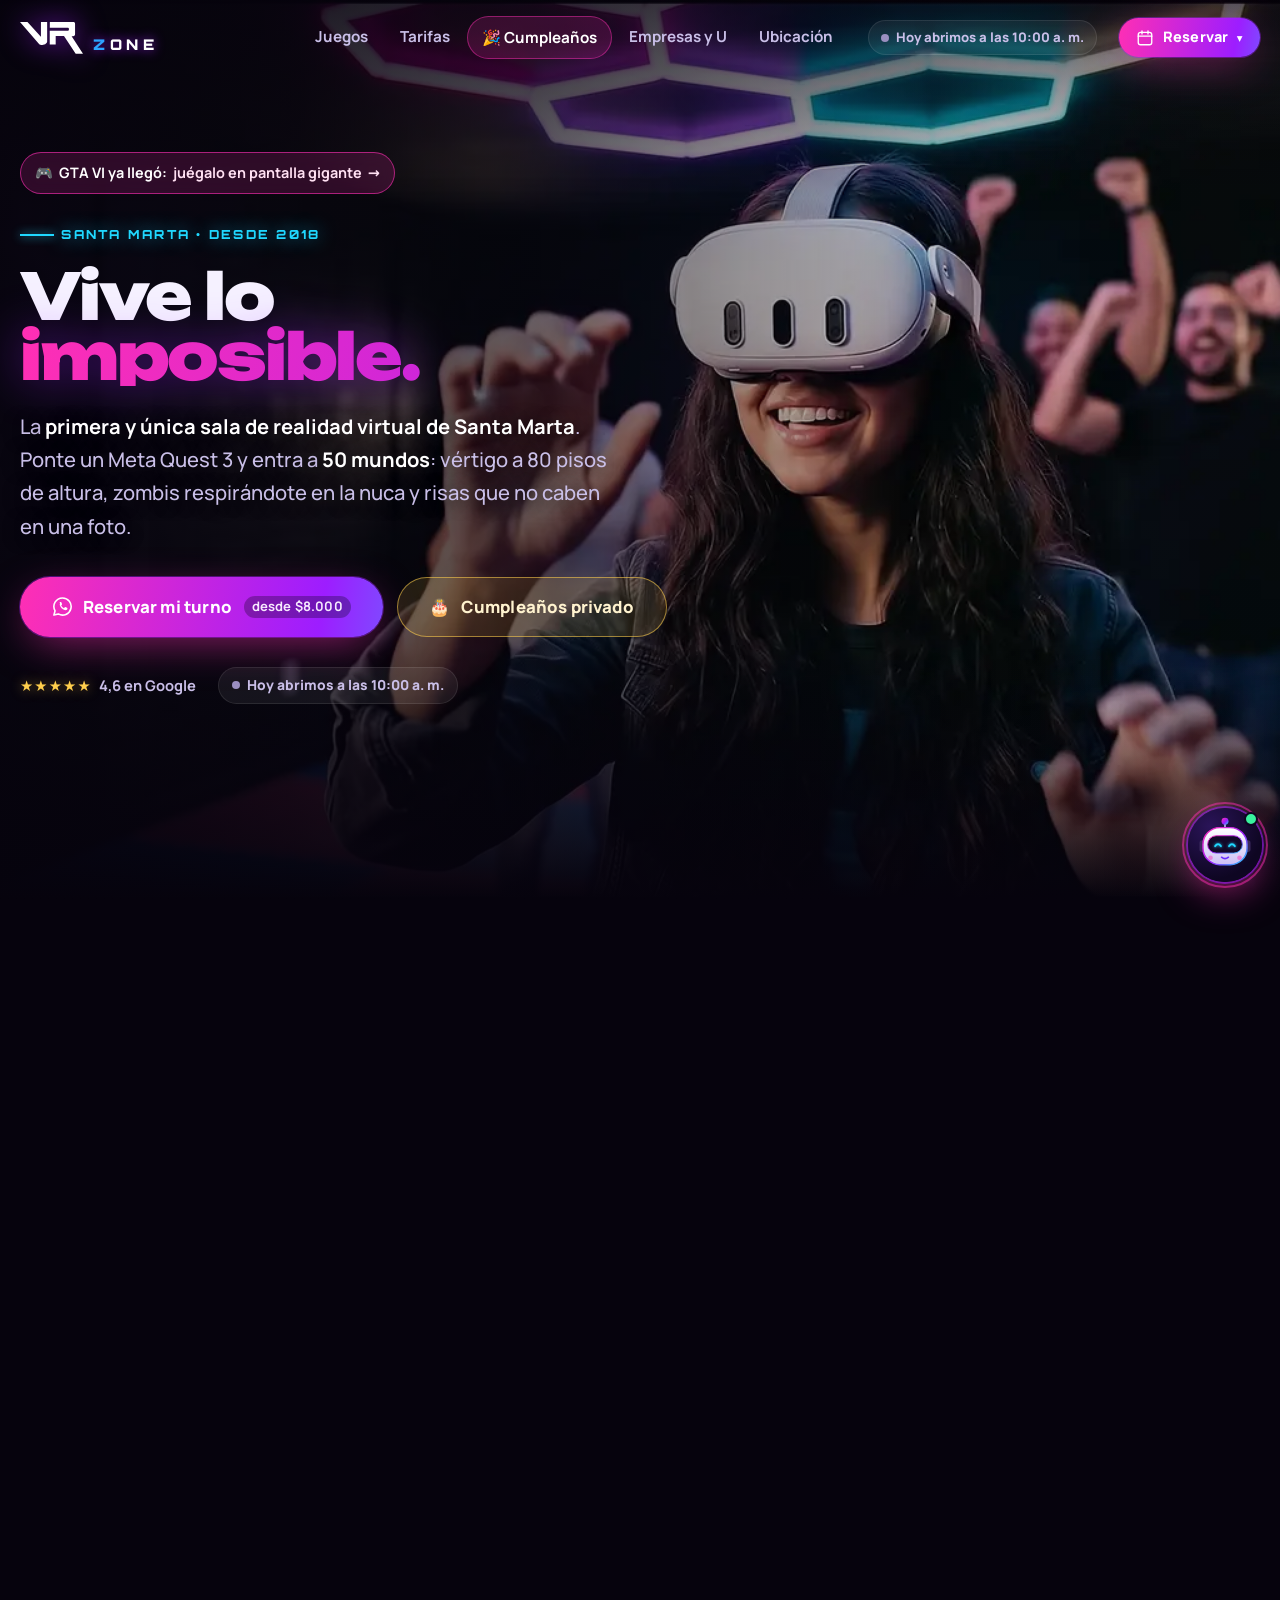
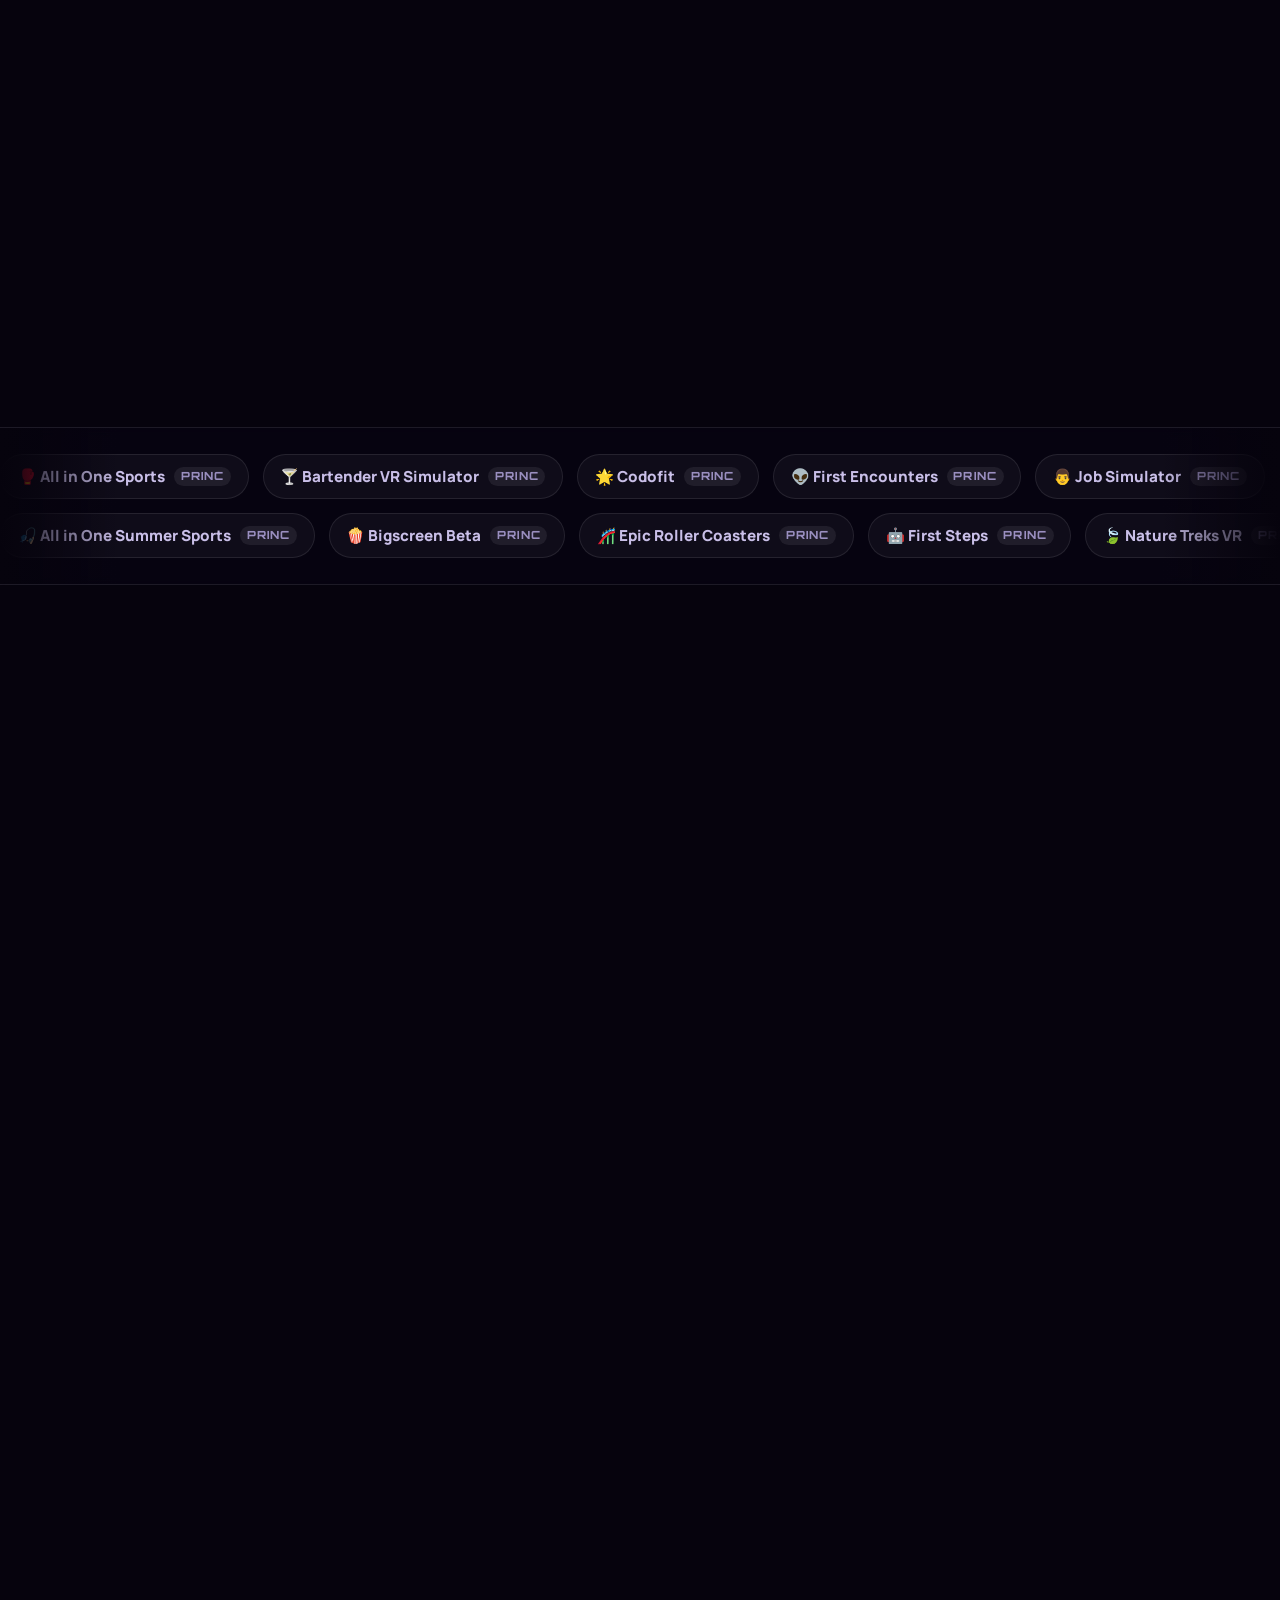
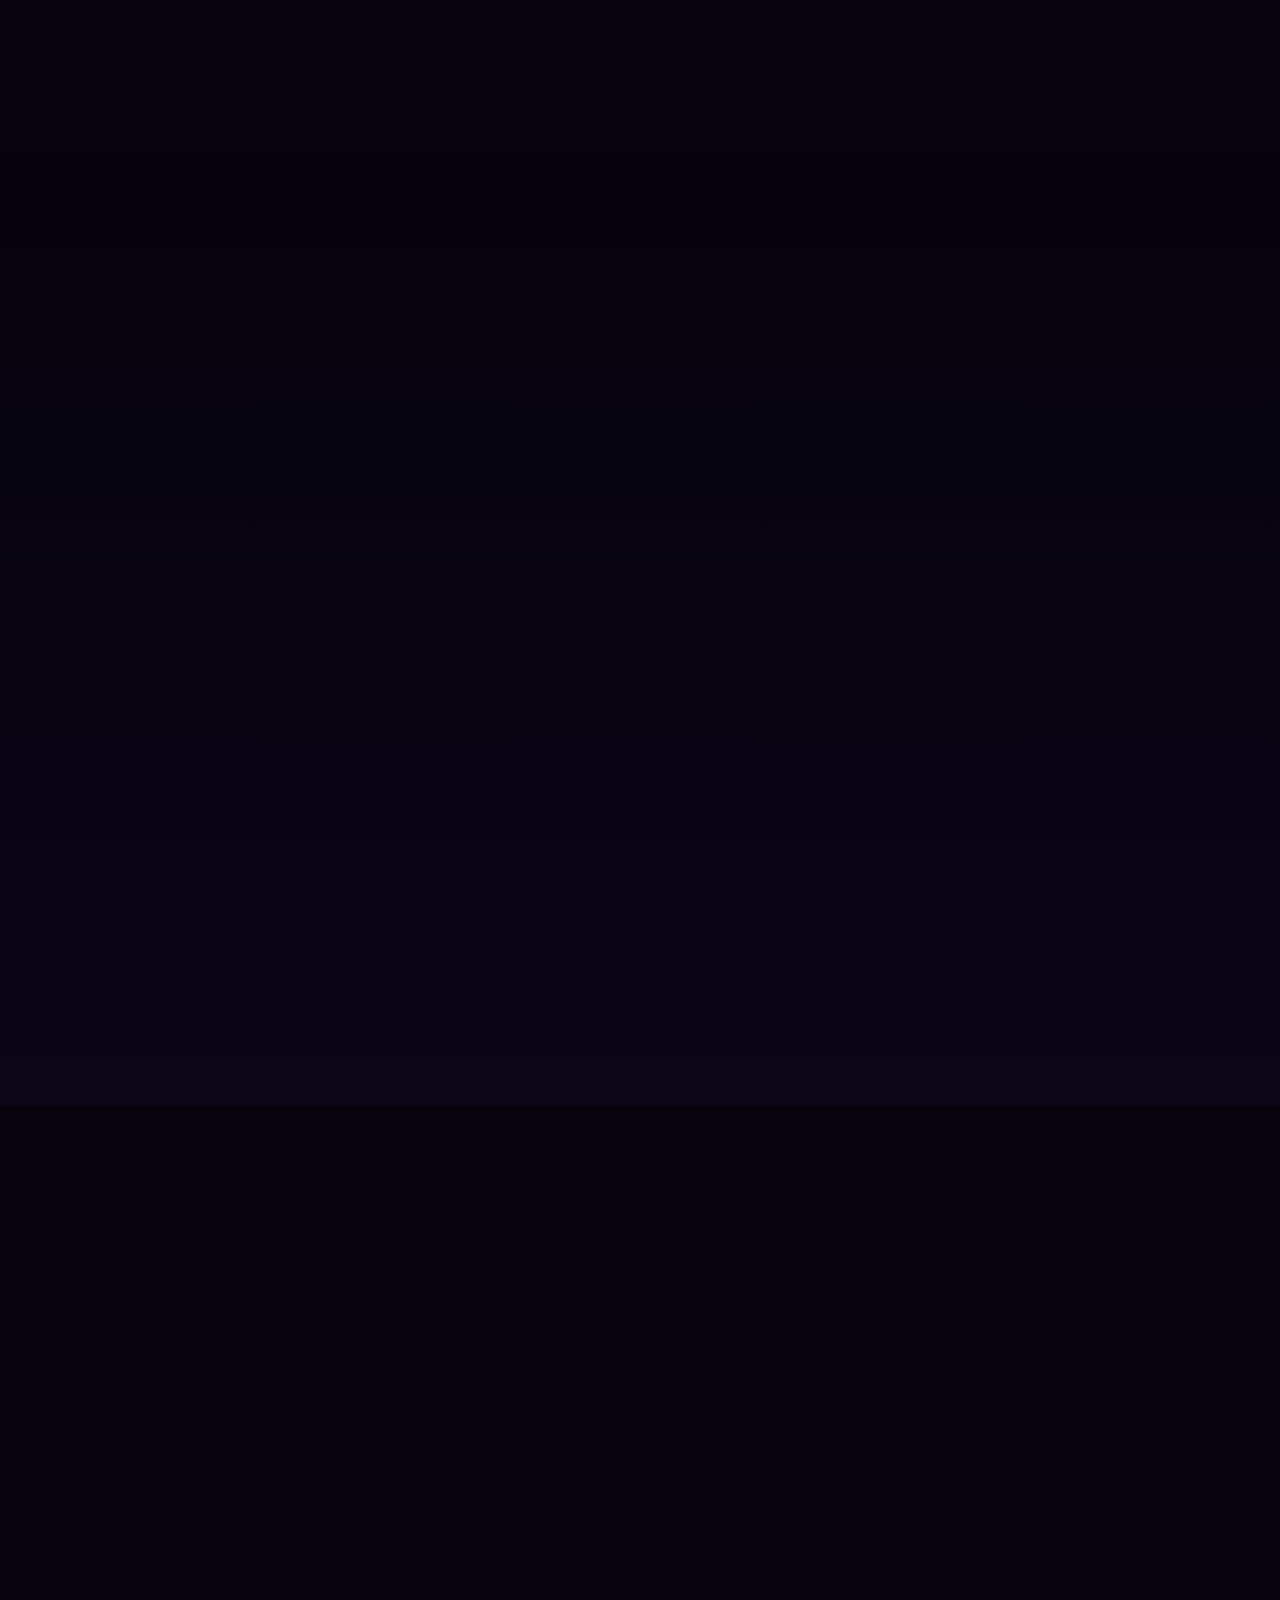
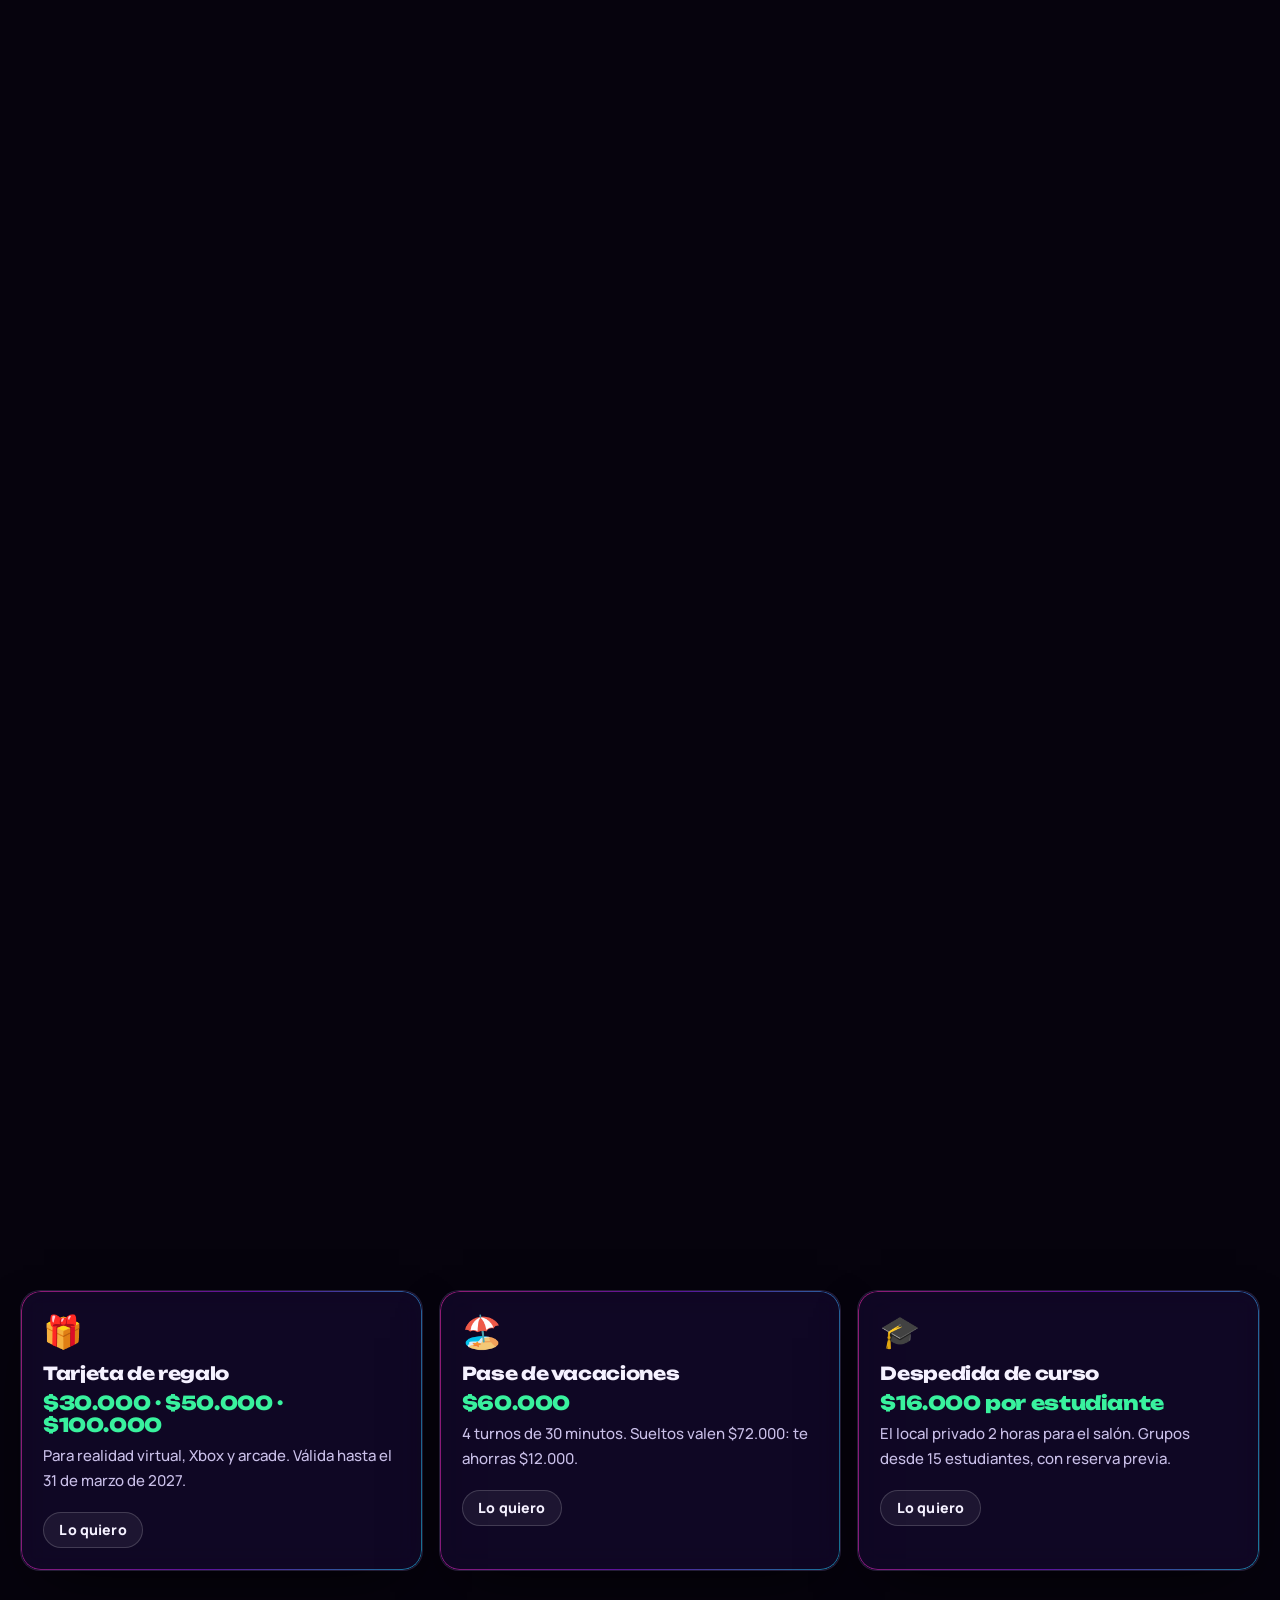
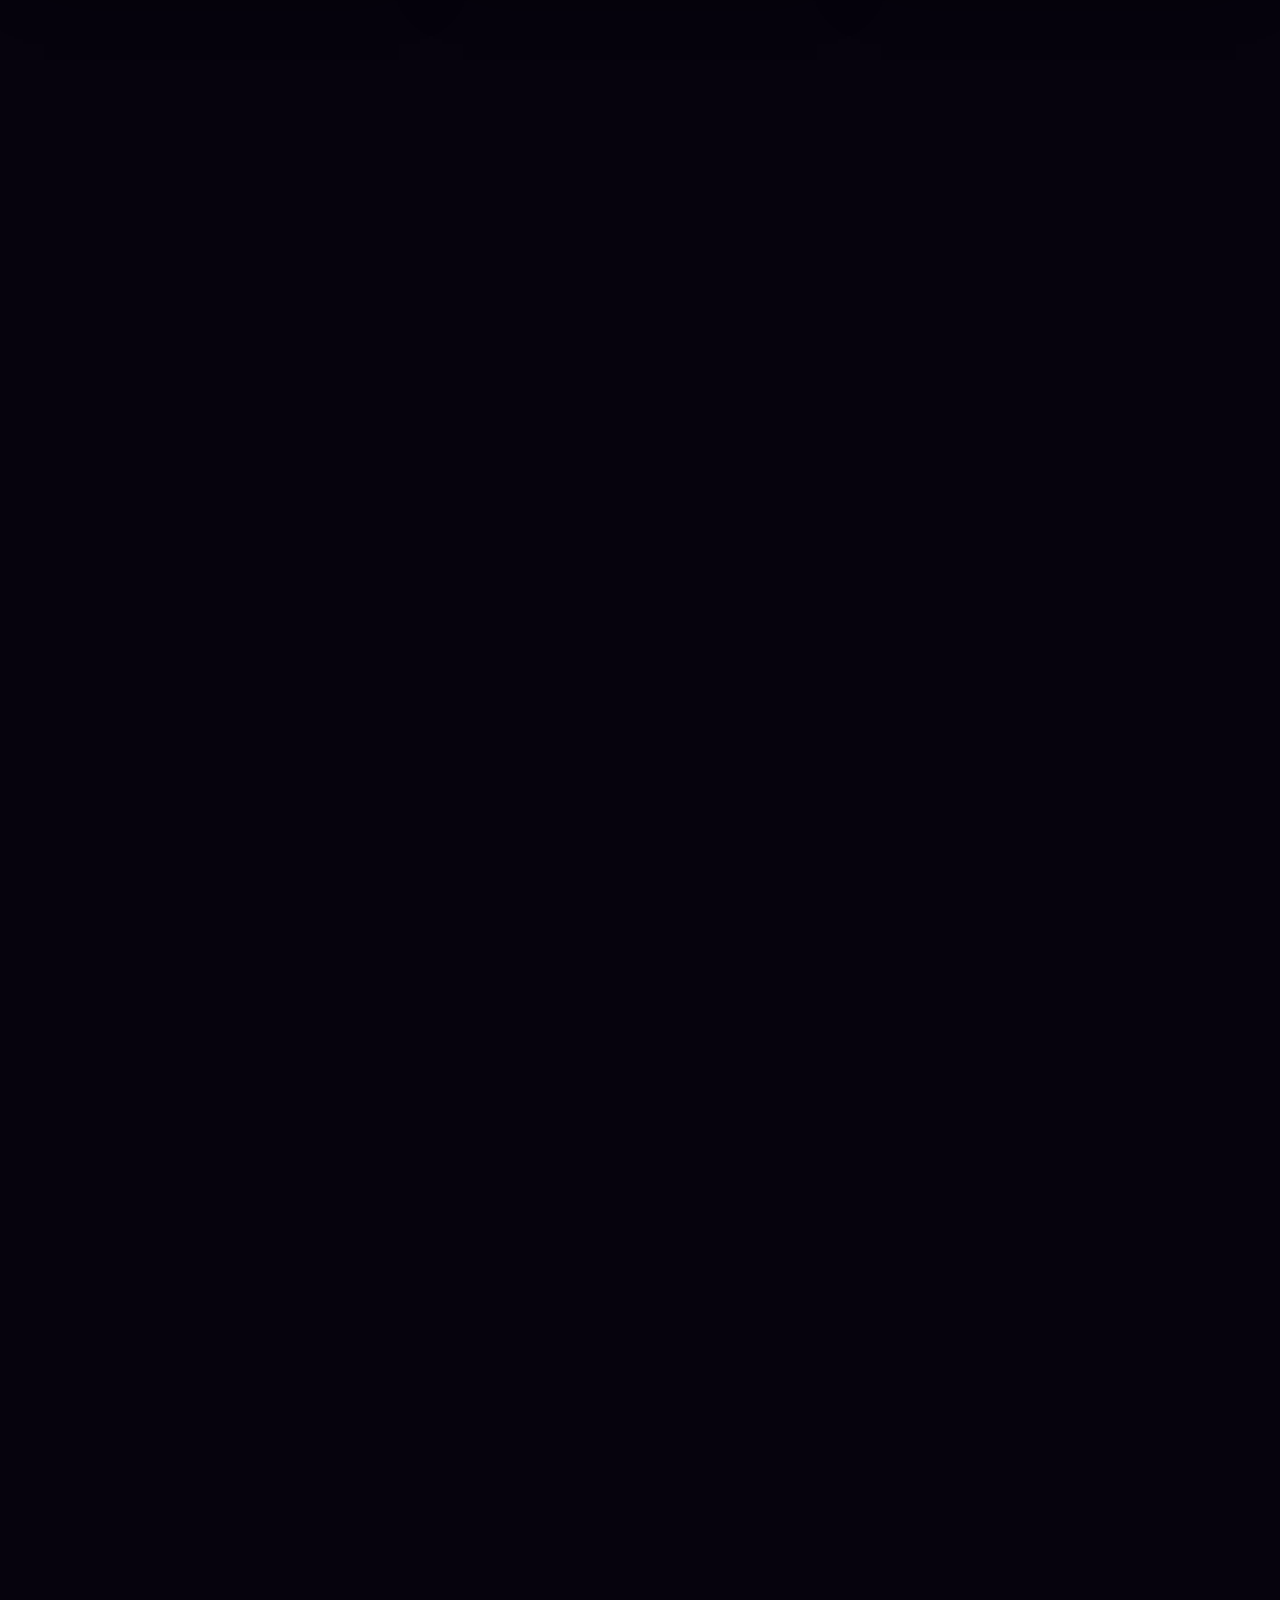
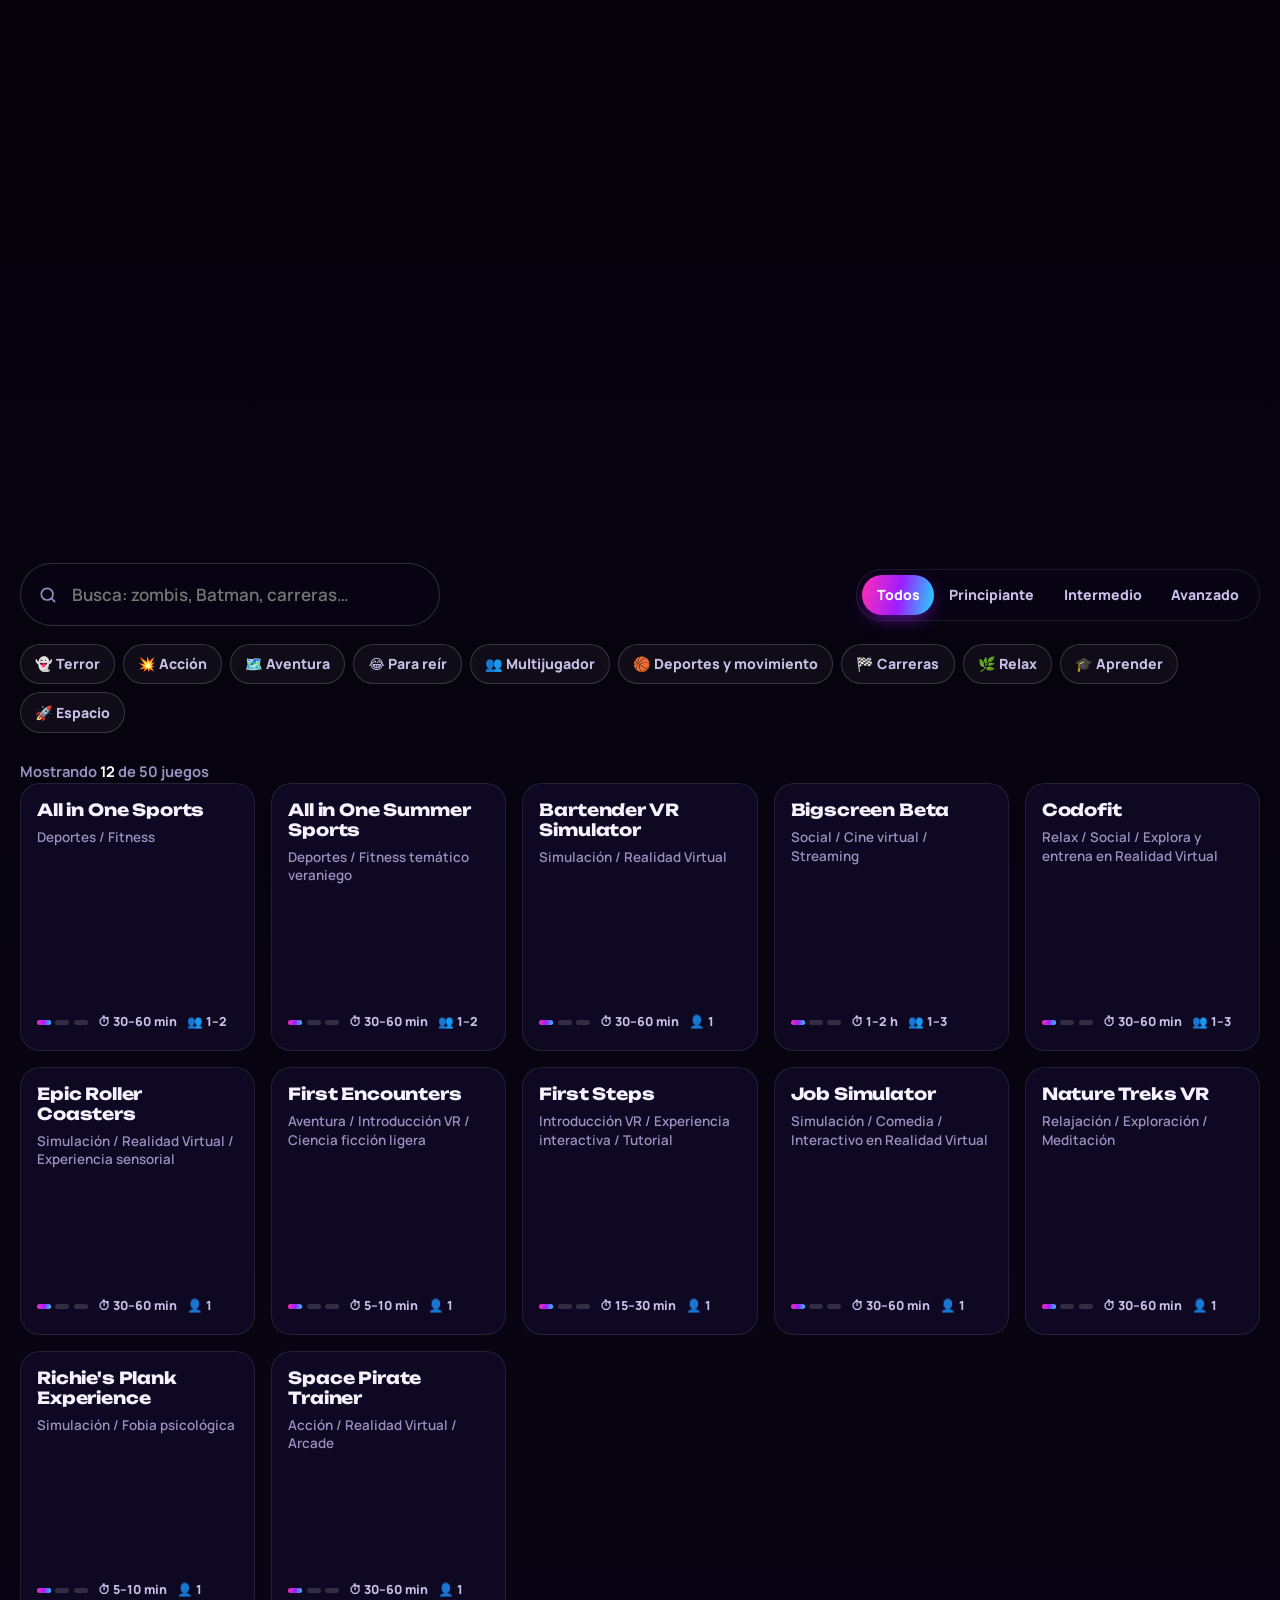
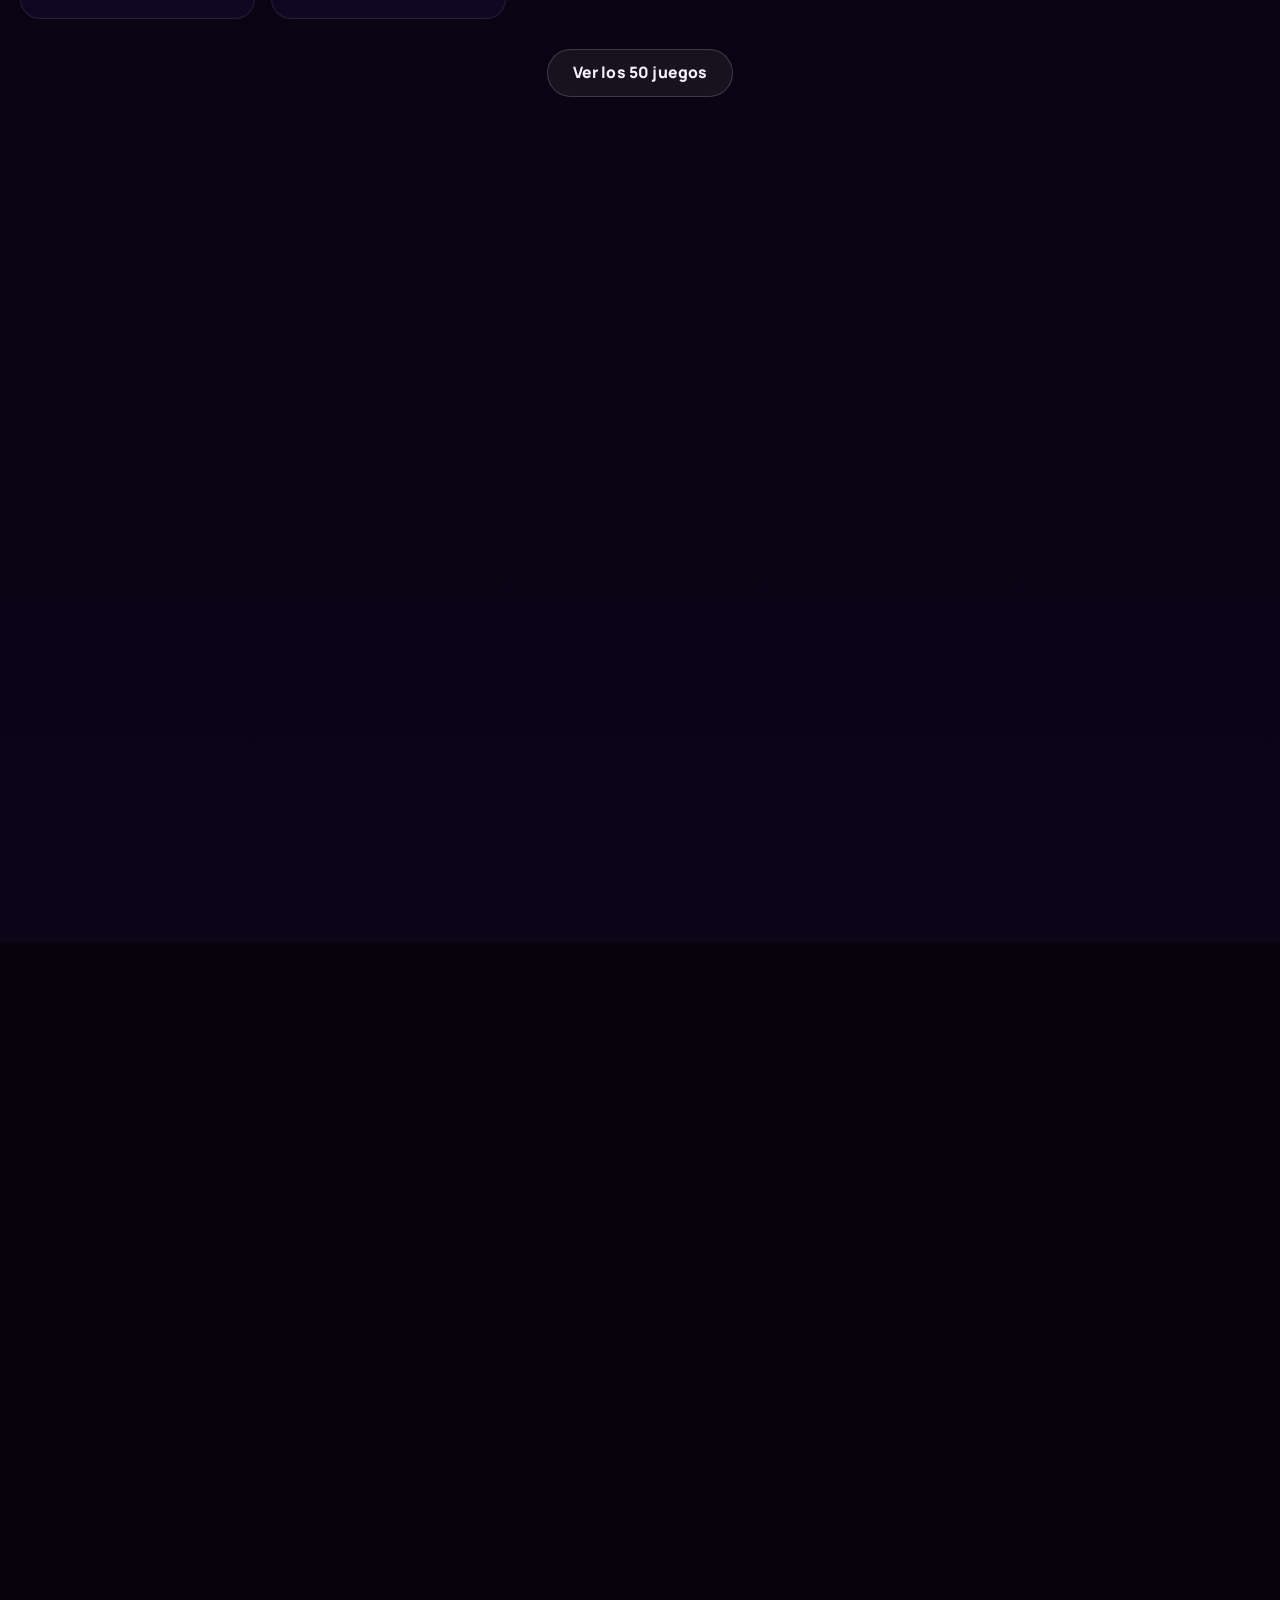
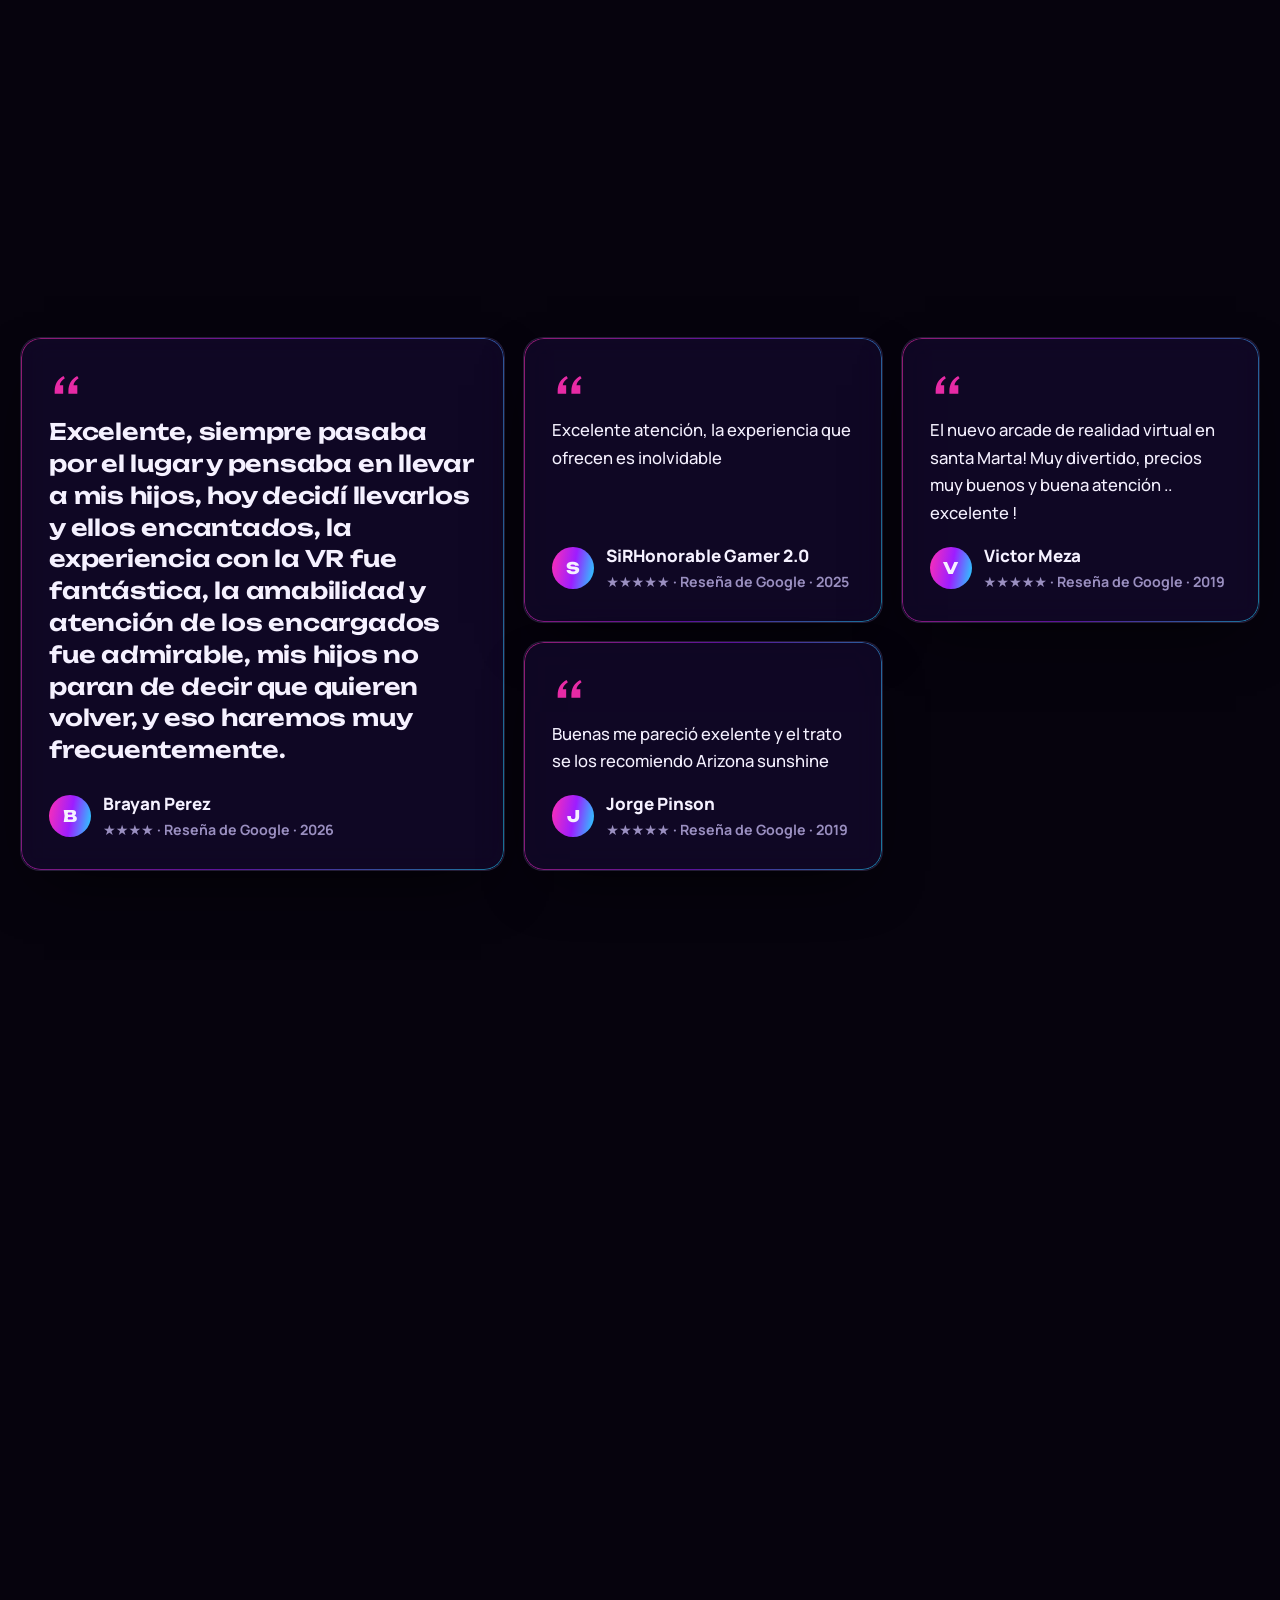
==== commit c72c6508: "Términos y condiciones de reservas, reserva de visores y regalo «antes de las 4» - terminos.html (nu" ====
--- a/index.html
+++ b/index.html
@@ -369,6 +369,32 @@
           <a class="btn" href="#reto">🎟️ Gana un 2x1 jugando</a>
         </div>
 
+        <div class="visores-res vidrio borde-neon revelar" id="visores">
+          <div class="vr-texto">
+            <span class="sobretitulo">Reserva de visores</span>
+            <h3>¿Vienen en grupo? Reserva tus visores.</h3>
+            <p>Aparta 1, 2 o 3 visores por horas, sin cerrar el local. Durante ese tiempo los visores son de ustedes: se los turnan como quieran y el resto de la sala sigue abierta.</p>
+            <ul class="lista-mini">
+              <li>Se separa con el 50 %, a precio normal (no aplica el 2x1 ni otras promociones).</li>
+              <li>No cierra el local. Mínimo 1 hora.</li>
+              <li>¿Quieren todo el local solo para ustedes, con Xbox, arcade, decoración y música? Alquiler privado desde $140.000 la hora.</li>
+            </ul>
+            <div class="hero-cta">
+              <a class="btn btn-primario" data-wa="Hola VR ZONE 🥽 Quiero reservar ___ visor(es) por ___ hora(s) el día ___ a las ___." href="https://wa.me/573013350175"><svg aria-hidden="true"><use href="#i-wa"/></svg>Reservar visores</a>
+              <a class="btn" href="eventos.html">Alquiler privado →</a>
+            </div>
+          </div>
+          <div class="vr-precio">
+            <p class="vr-tarifa"><b data-visor-hora>$30.000</b><span>por visor, por hora</span></p>
+            <ul class="vr-ejemplos">
+              <li><span>1 visor · 1 hora</span><b data-visores="1,1">$30.000</b></li>
+              <li><span>1 visor · 2 horas</span><b data-visores="1,2">$60.000</b></li>
+              <li><span>2 visores · 2 horas</span><b data-visores="2,2">$120.000</b><small>Para separar (50 %): <span data-visores="2,2" data-anticipo>$60.000</span></small></li>
+              <li><span>3 visores · 1 hora</span><b data-visores="3,1">$90.000</b></li>
+            </ul>
+          </div>
+        </div>
+
         <div class="temporada" id="ofertas">
           <div class="cabeza cabeza--chica revelar">
             <span class="sobretitulo">Temporada de vacaciones</span>
@@ -414,11 +440,12 @@
               <div><b>&lt; $21.000</b><span>por invitado, todo incluido</span></div>
             </div>
             <p class="cumple-promo" data-promo="preventa" hidden><span aria-hidden="true">🎁</span> <span><b>Preventa:</b> reserva antes del 30 de noviembre y te regalamos <b>30 minutos más</b> de fiesta. <i data-promo-dias></i></span></p>
+            <p class="cumple-promo" data-promo="temprano" hidden><span aria-hidden="true">🎁</span> <span><b>Regalo antes de las 4:</b> si tu fiesta termina a las 4:00 p. m. o antes, te regalamos <b>30 minutos más</b>. <i data-promo-dias></i></span></p>
             <div class="hero-cta">
               <a class="btn btn-primario btn-grande" href="eventos.html#reservar"><svg aria-hidden="true"><use href="#i-calendario"/></svg>Separar mi fecha</a>
               <a class="btn btn-grande" href="eventos.html">Ver paquetes desde $140.000</a>
             </div>
-            <p class="aviso">Se separa con el 50 %. Un solo evento a la vez: la fecha queda para quien la separe primero.</p>
+            <p class="aviso">Se separa con el 50 %. Un solo evento a la vez: la fecha queda para quien la separe primero · Aplican <a href="terminos.html">términos y condiciones</a>.</p>
           </div>
         </div>
       </div>
@@ -693,7 +720,7 @@
           </ul>
         </div>
       </div>
-      <div class="pie-legal"><span>© <span data-anio>2026</span> VR ZONE · Santa Marta, Colombia</span><span>Meta Quest y Xbox son marcas de sus respectivos dueños.</span></div>
+      <div class="pie-legal"><span>© <span data-anio>2026</span> VR ZONE · Santa Marta, Colombia · <a href="terminos.html">Términos y condiciones</a></span><span>Meta Quest y Xbox son marcas de sus respectivos dueños.</span></div>
     </div>
   </footer>
 
--- a/assets/css/ronda3.css
+++ b/assets/css/ronda3.css
@@ -384,3 +384,95 @@
   .gta { grid-template-columns: 1fr; grid-template-areas: "cabeza" "media" "cuerpo"; row-gap: 22px; }
   .gta-media .real { max-width: 270px; margin: 0 auto; }
 }
+
+/* ---------- Reserva de visores (25-nov-2026): bloque index.html#visores dentro de #tarifas ---------- */
+.visores-res { display: grid; grid-template-columns: 1.2fr 1fr; gap: clamp(22px, 4vw, 50px); align-items: center; padding: clamp(22px, 3.5vw, 40px); margin: 0 0 46px;
+  background: linear-gradient(135deg, rgba(32, 216, 255, .14), rgba(106, 44, 255, .18) 60%), var(--panel); }
+.visores-res h3 { font-size: clamp(1.5rem, 3vw, 2.2rem); font-weight: 800; margin: 12px 0 10px; text-wrap: balance; }
+.vr-texto > p { color: var(--texto-2); }
+.visores-res .lista-mini { margin-top: 14px; }
+.visores-res .hero-cta { margin: 22px 0 0; }
+.vr-precio { padding: 20px 22px; border-radius: 18px; background: rgba(6, 3, 13, .55); border: 1px solid var(--borde-2); }
+.vr-tarifa { display: flex; flex-wrap: wrap; align-items: baseline; gap: 4px 10px; padding-bottom: 14px; border-bottom: 1px dashed var(--borde-2); }
+.vr-tarifa b { font: 900 clamp(2rem, 3.6vw, 2.7rem)/1 var(--f-titulo); letter-spacing: -.04em; }
+.vr-tarifa span { color: var(--texto-2); font-weight: 700; }
+.vr-ejemplos { list-style: none; padding: 0; margin: 8px 0 0; display: grid; }
+.vr-ejemplos li { display: flex; flex-wrap: wrap; justify-content: space-between; align-items: baseline; gap: 2px 12px; padding: 10px 0; border-bottom: 1px solid var(--borde); color: var(--texto-2); font-weight: 700; }
+.vr-ejemplos li:last-child { border-bottom: 0; padding-bottom: 0; }
+.vr-ejemplos b { color: #fff; font: 800 1.08rem/1.2 var(--f-titulo); }
+.vr-ejemplos small { flex-basis: 100%; color: var(--verde); font-weight: 700; font-size: .84rem; }
+.vr-ejemplos small span { color: inherit; }
+@media (max-width: 900px) { .visores-res { grid-template-columns: 1fr; } }
+
+/* ---------- Enlaces a los términos en avisos de formularios y en el bloque de cumpleaños ---------- */
+.aviso a { color: var(--cian); font-weight: 800; text-decoration: underline; text-underline-offset: 3px; }
+.aviso a:hover { color: #fff; }
+.form .aviso-terminos { margin-top: -6px; color: var(--texto-2); }
+.pie-legal a { color: var(--texto-2); }
+.pie-legal a:hover, .pie-legal a[aria-current='page'] { color: #fff; }
+
+/* ==================== Términos y condiciones (25-nov-2026): terminos.html ==================== */
+.legal-hero { position: relative; padding: calc(var(--cab-h) + clamp(44px, 8vw, 96px)) 0 clamp(26px, 4vw, 44px); }
+.legal-titulo { font-size: clamp(2.2rem, 5.4vw, 4.4rem); font-weight: 850; line-height: 1; letter-spacing: -.035em; margin: 18px 0; max-width: 960px; text-wrap: balance; }
+.legal-sub { color: var(--texto-2); font-size: clamp(1.05rem, 1.6vw, 1.22rem); max-width: 680px; text-wrap: pretty; }
+.legal-sub b { color: #fff; }
+.legal-h2 { font-size: clamp(1.4rem, 2.6vw, 1.9rem); font-weight: 800; margin-bottom: 18px; }
+.legal-resumen { padding-bottom: clamp(36px, 6vw, 70px); }
+.resumen-tarjetas { list-style: none; padding: 0; margin: 0; display: grid; grid-template-columns: repeat(auto-fit, minmax(210px, 1fr)); gap: 14px; }
+.resumen-tarjetas li { padding: 22px 20px 18px; display: flex; flex-direction: column; gap: 10px; }
+.rt-ic { font-size: 1.9rem; line-height: 1; }
+.resumen-tarjetas p { color: var(--texto-2); font-size: .97rem; line-height: 1.55; }
+.resumen-tarjetas p b { color: #fff; }
+.rt-ir { margin-top: auto; padding-top: 4px; font-weight: 800; font-size: .88rem; color: var(--cian); position: relative; }
+.rt-ir:hover { color: #fff; }
+
+.legal-zona { position: relative; padding: 0 0 clamp(20px, 4vw, 40px); }
+.legal { display: grid; grid-template-columns: 270px minmax(0, 1fr); gap: clamp(28px, 4vw, 60px); align-items: start; }
+.legal-indice { position: sticky; top: calc(var(--cab-h) + 20px); padding: 18px 14px; max-height: calc(100vh - var(--cab-h) - 40px); overflow-y: auto; }
+.li-titulo { font: 800 .72rem/1 var(--f-hud); letter-spacing: .18em; text-transform: uppercase; color: var(--texto-3); margin: 0 0 12px 10px; }
+.legal-indice ol { list-style: none; padding: 0; margin: 0; display: grid; gap: 2px; }
+.legal-indice a { position: relative; display: flex; gap: .55em; padding: 7px 10px; border-radius: 10px; color: var(--texto-2); font-weight: 700; font-size: .9rem; line-height: 1.3; transition: background .2s, color .2s; }
+.legal-indice a:hover { background: rgba(255, 255, 255, .07); color: #fff; }
+.legal-indice a b { flex: none; min-width: 1.75em; color: var(--cian); font: 800 .74rem/1.75 var(--f-hud); }
+.legal-texto { max-width: 820px; overflow-wrap: break-word; }
+.legal-punto { padding: clamp(26px, 3.5vw, 38px) 0; border-top: 1px solid var(--borde); }
+.legal-punto:first-child { border-top: 0; padding-top: 0; }
+.legal-punto h2 { display: flex; gap: .5em; align-items: baseline; font-size: clamp(1.25rem, 2.3vw, 1.7rem); font-weight: 800; letter-spacing: -.02em; margin-bottom: 14px; }
+.lp-num { flex: none; font: 900 .85em/1 var(--f-hud); background: var(--grad); -webkit-background-clip: text; background-clip: text; color: transparent; }
+.legal-punto > p { color: var(--texto-2); }
+.legal-punto > p + p, .legal-punto > p + .legal-lista, .legal-punto > .legal-lista + p { margin-top: 12px; }
+.legal-punto b { color: #fff; }
+.legal-punto a, .legal-sub a { color: var(--cian); font-weight: 700; text-decoration: underline; text-underline-offset: 3px; text-decoration-thickness: 1px; }
+.legal-punto a:hover { color: #fff; }
+.legal-lista { list-style: none; padding: 0; margin: 0; display: grid; gap: 10px; }
+.legal-lista li { position: relative; padding-left: 1.4em; color: var(--texto-2); }
+.legal-lista li::before { content: ''; position: absolute; left: .15em; top: .62em; width: 8px; height: 8px; border-radius: 2px; background: var(--grad); transform: rotate(45deg); }
+.tabla-legal-caja { overflow-x: auto; margin: 4px 0 18px; border-radius: 16px; border: 1px solid var(--borde-2); background: rgba(6, 3, 13, .55); }
+.tabla-legal { width: 100%; border-collapse: collapse; font-size: .98rem; }
+.tabla-legal th, .tabla-legal td { padding: 14px 18px; text-align: left; vertical-align: top; border-top: 1px solid var(--borde); line-height: 1.45; }
+.tabla-legal thead th { border-top: 0; font: 800 .68rem/1.35 var(--f-hud); letter-spacing: .12em; text-transform: uppercase; color: var(--texto-3); background: rgba(255, 255, 255, .04); }
+.tabla-legal tbody th { width: 42%; font-weight: 800; color: #fff; }
+.tabla-legal td { color: var(--texto-2); }
+.tabla-legal td b { display: block; font-weight: 800; }
+.tabla-legal .tl-si { color: var(--verde); }
+.tabla-legal .tl-medio { color: var(--ambar); }
+.tabla-legal .tl-no { color: #ff8fc8; }
+.legal-ejemplo { margin-top: 16px; padding: 14px 16px; border-radius: 14px; background: rgba(32, 216, 255, .07); border: 1px solid rgba(32, 216, 255, .3); color: var(--texto-2); }
+.legal-cierre { margin-top: clamp(16px, 3vw, 30px); padding: clamp(24px, 4vw, 40px); display: grid; gap: 14px; justify-items: start; }
+.legal-cierre h2 { font-size: clamp(1.5rem, 3vw, 2.2rem); font-weight: 850; }
+.legal-cierre p { color: var(--texto-2); font-size: 1.06rem; }
+.legal-cierre .btn { margin-top: 4px; }
+.legal-cierre .legal-fecha { color: var(--texto-3); font-size: .88rem; font-weight: 600; }
+@media (max-width: 900px) {
+  .legal { grid-template-columns: 1fr; }
+  .legal-indice { position: static; max-height: none; }
+  .legal-indice ol { grid-template-columns: 1fr 1fr; column-gap: 8px; }
+}
+@media (max-width: 640px) {
+  .legal-indice { padding: 16px 10px; }
+  .legal-indice a { padding: 6px 6px; font-size: .84rem; }
+  .resumen-tarjetas li { padding: 18px 16px 16px; }
+  .tabla-legal { font-size: .93rem; }
+  .tabla-legal th, .tabla-legal td { padding: 12px; }
+  .legal-cierre .btn { width: 100%; }
+}
